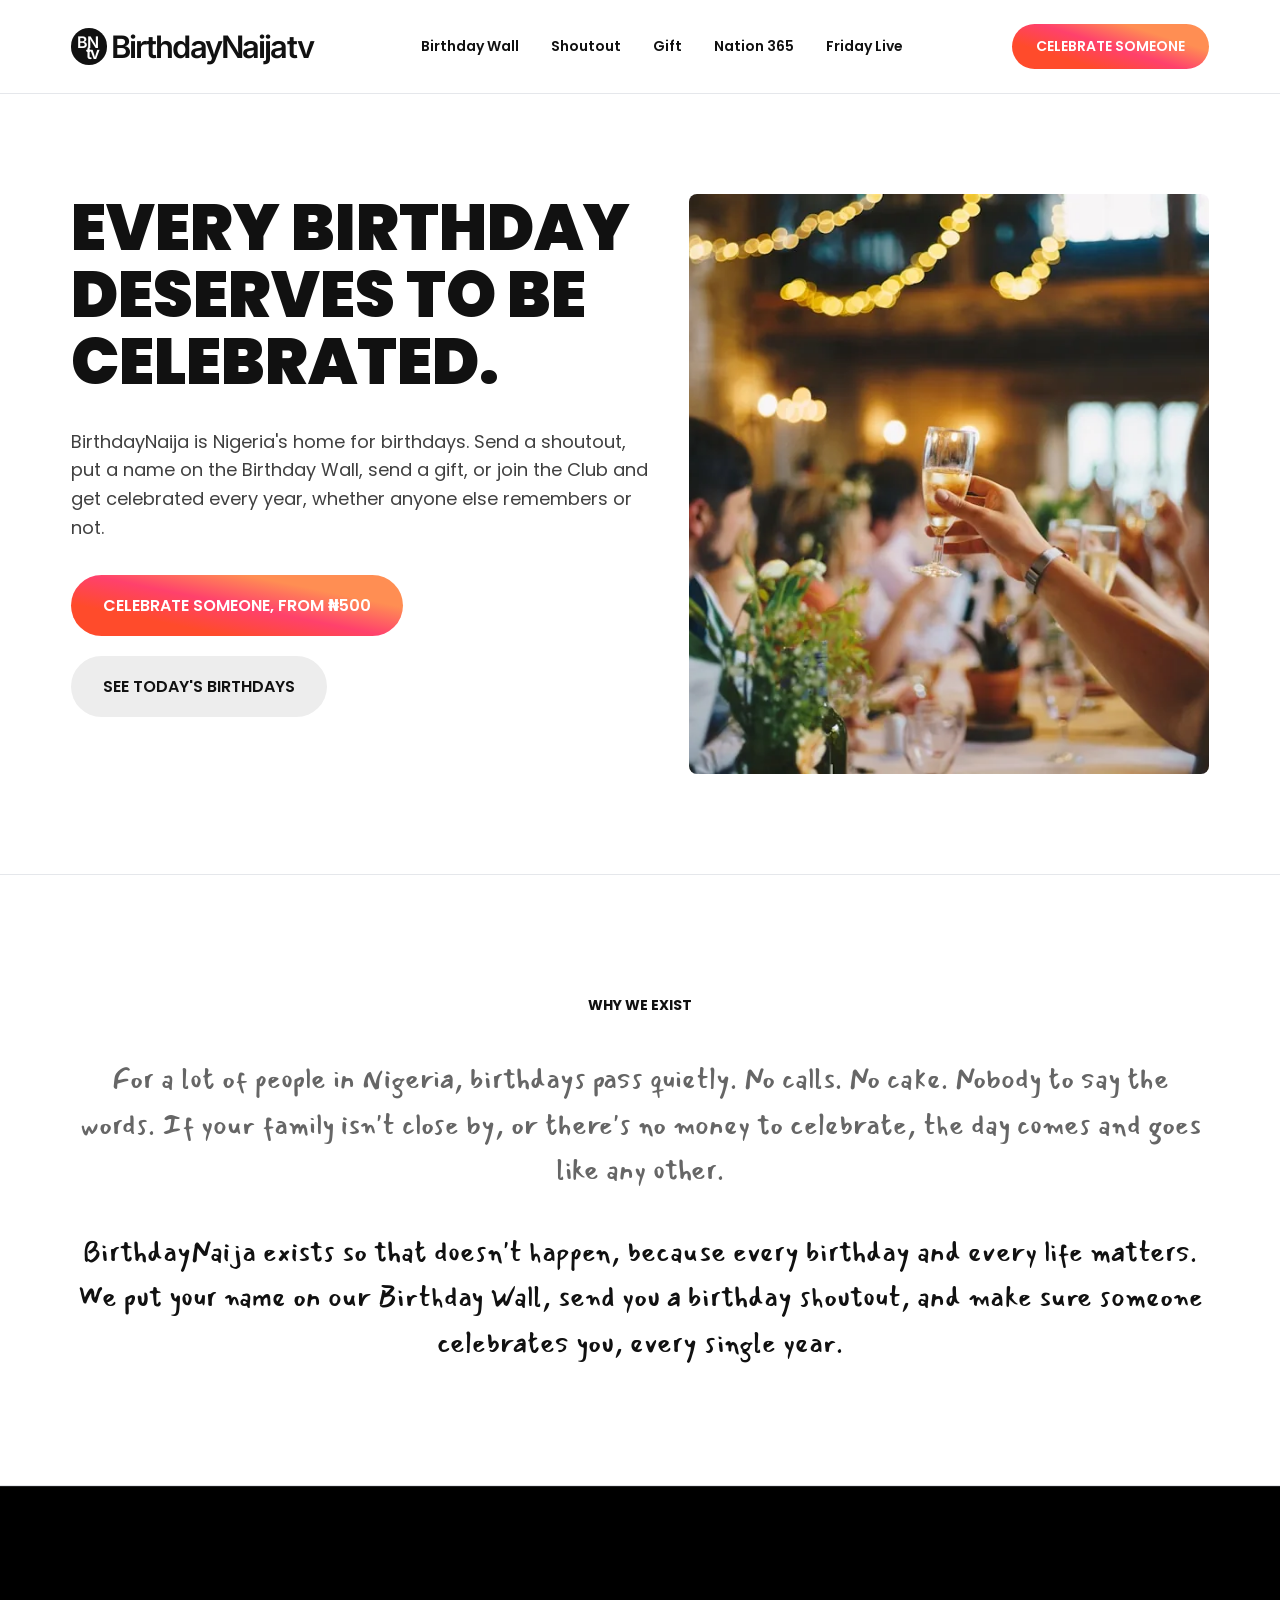
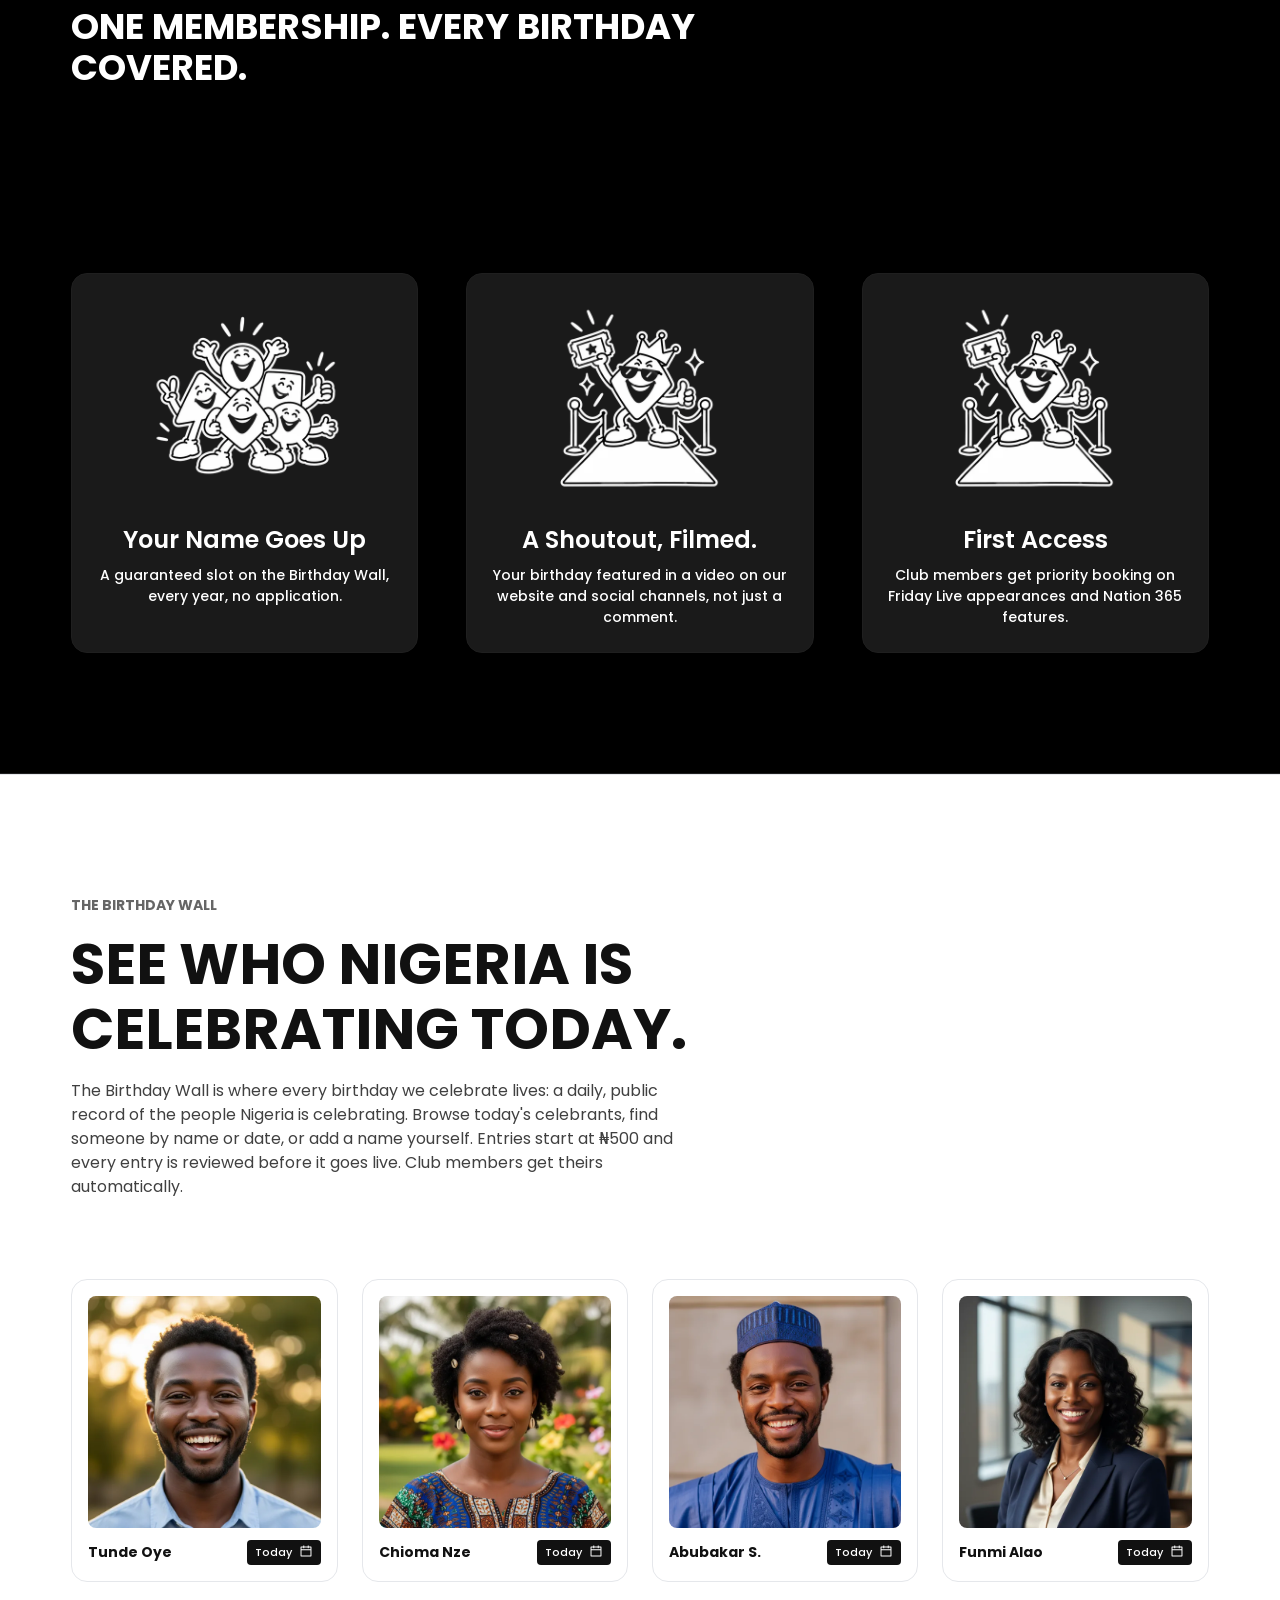
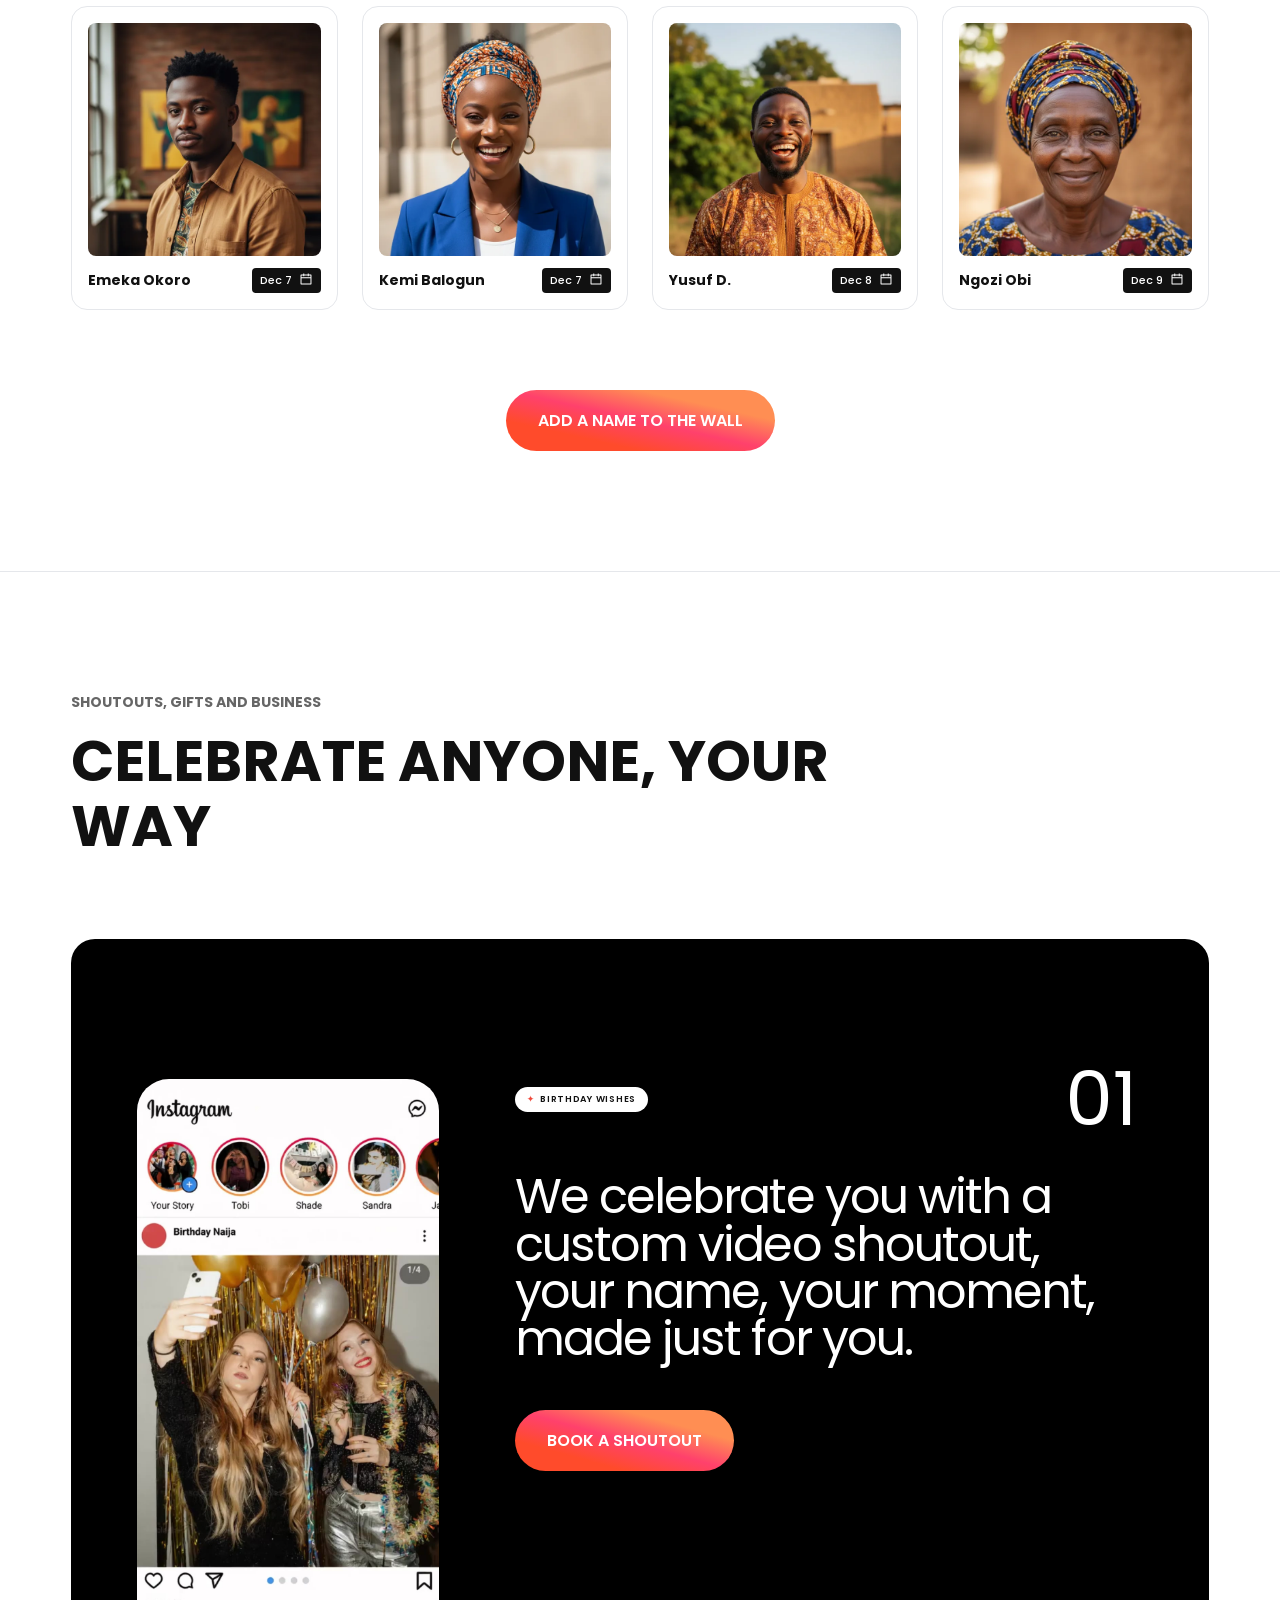
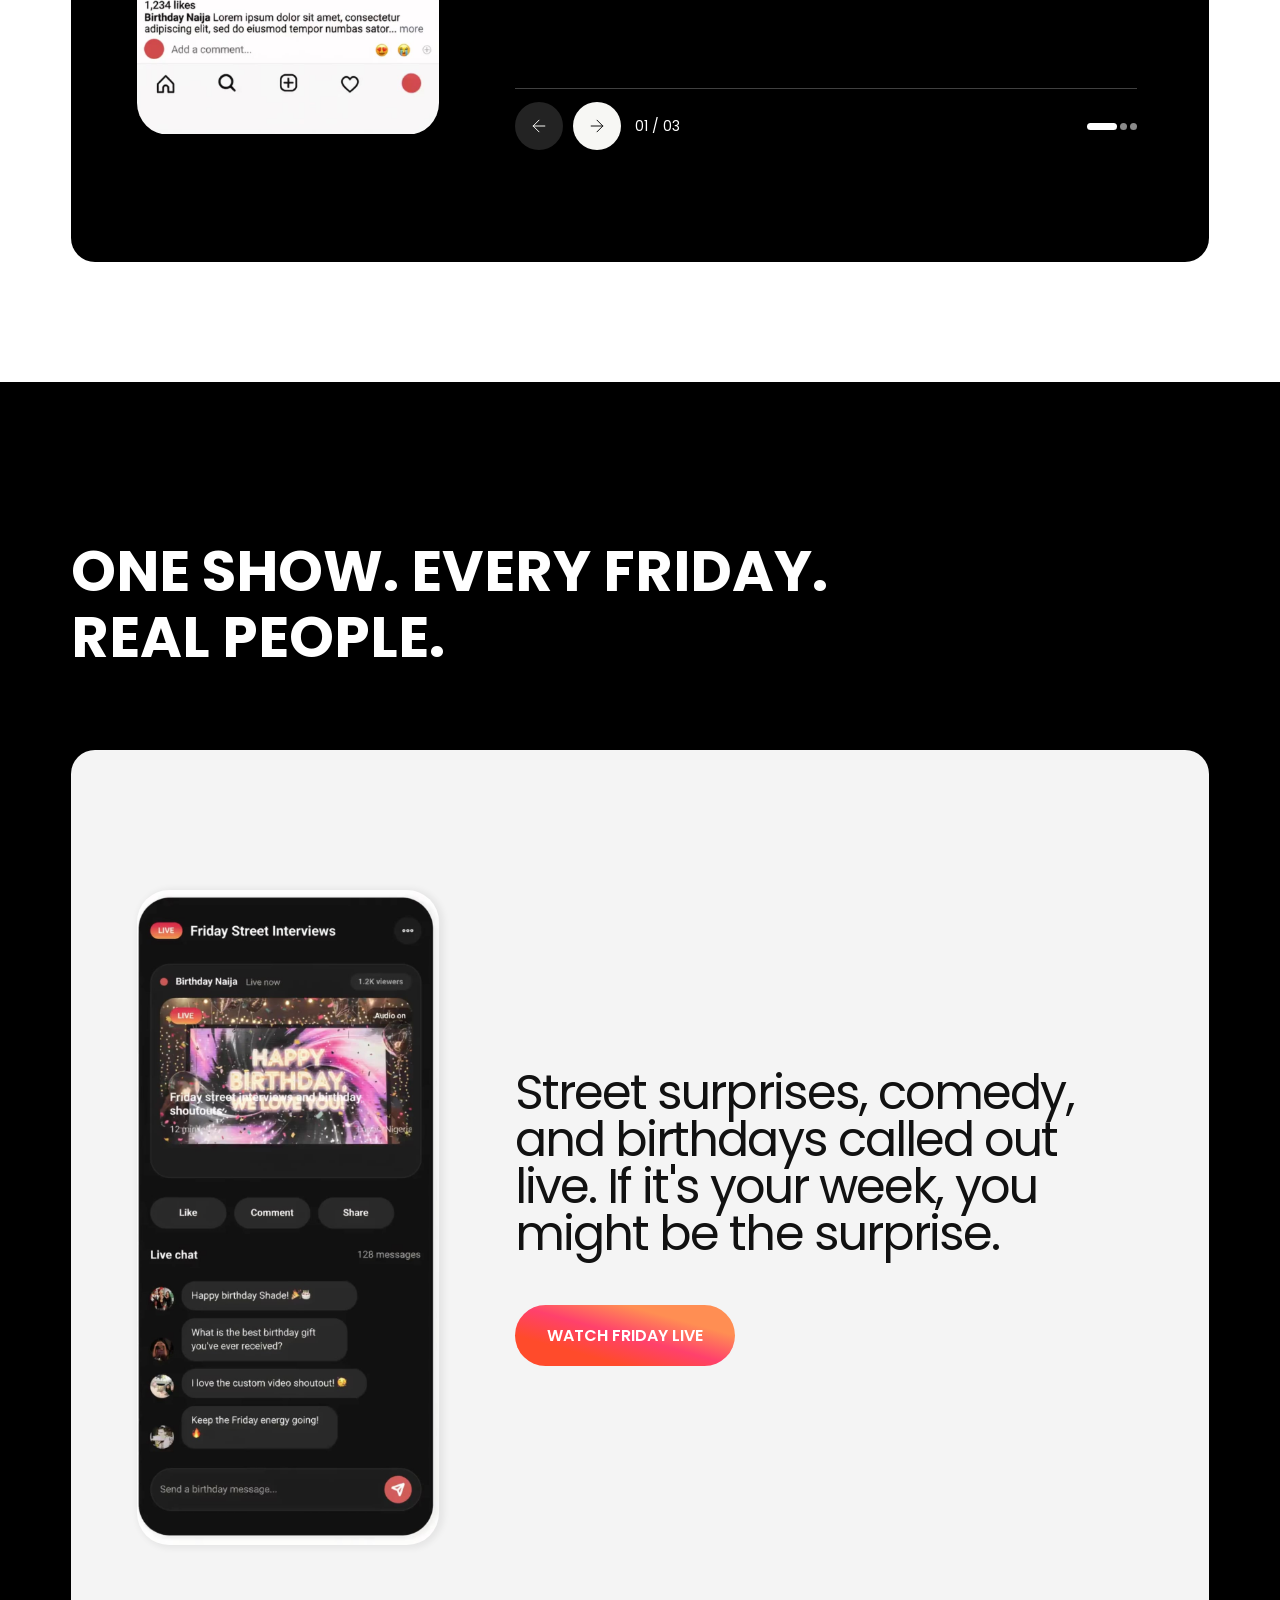
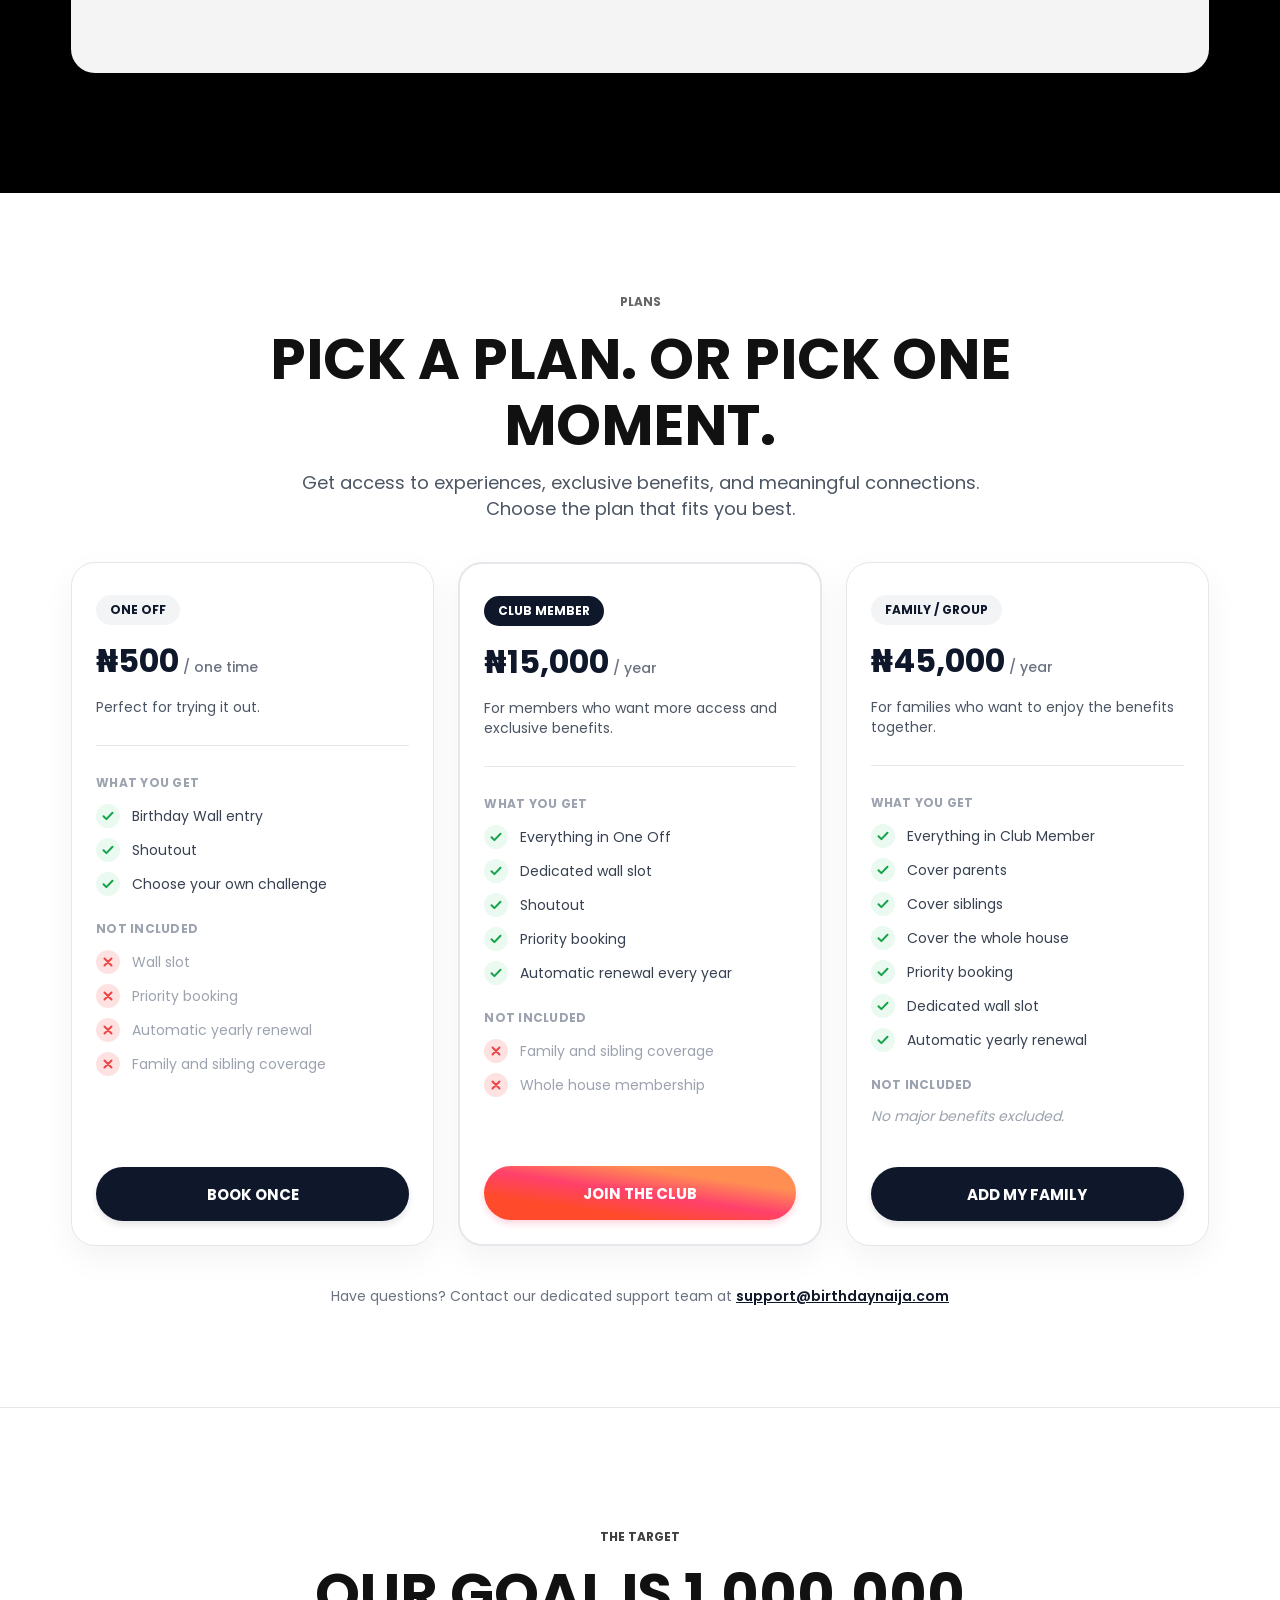
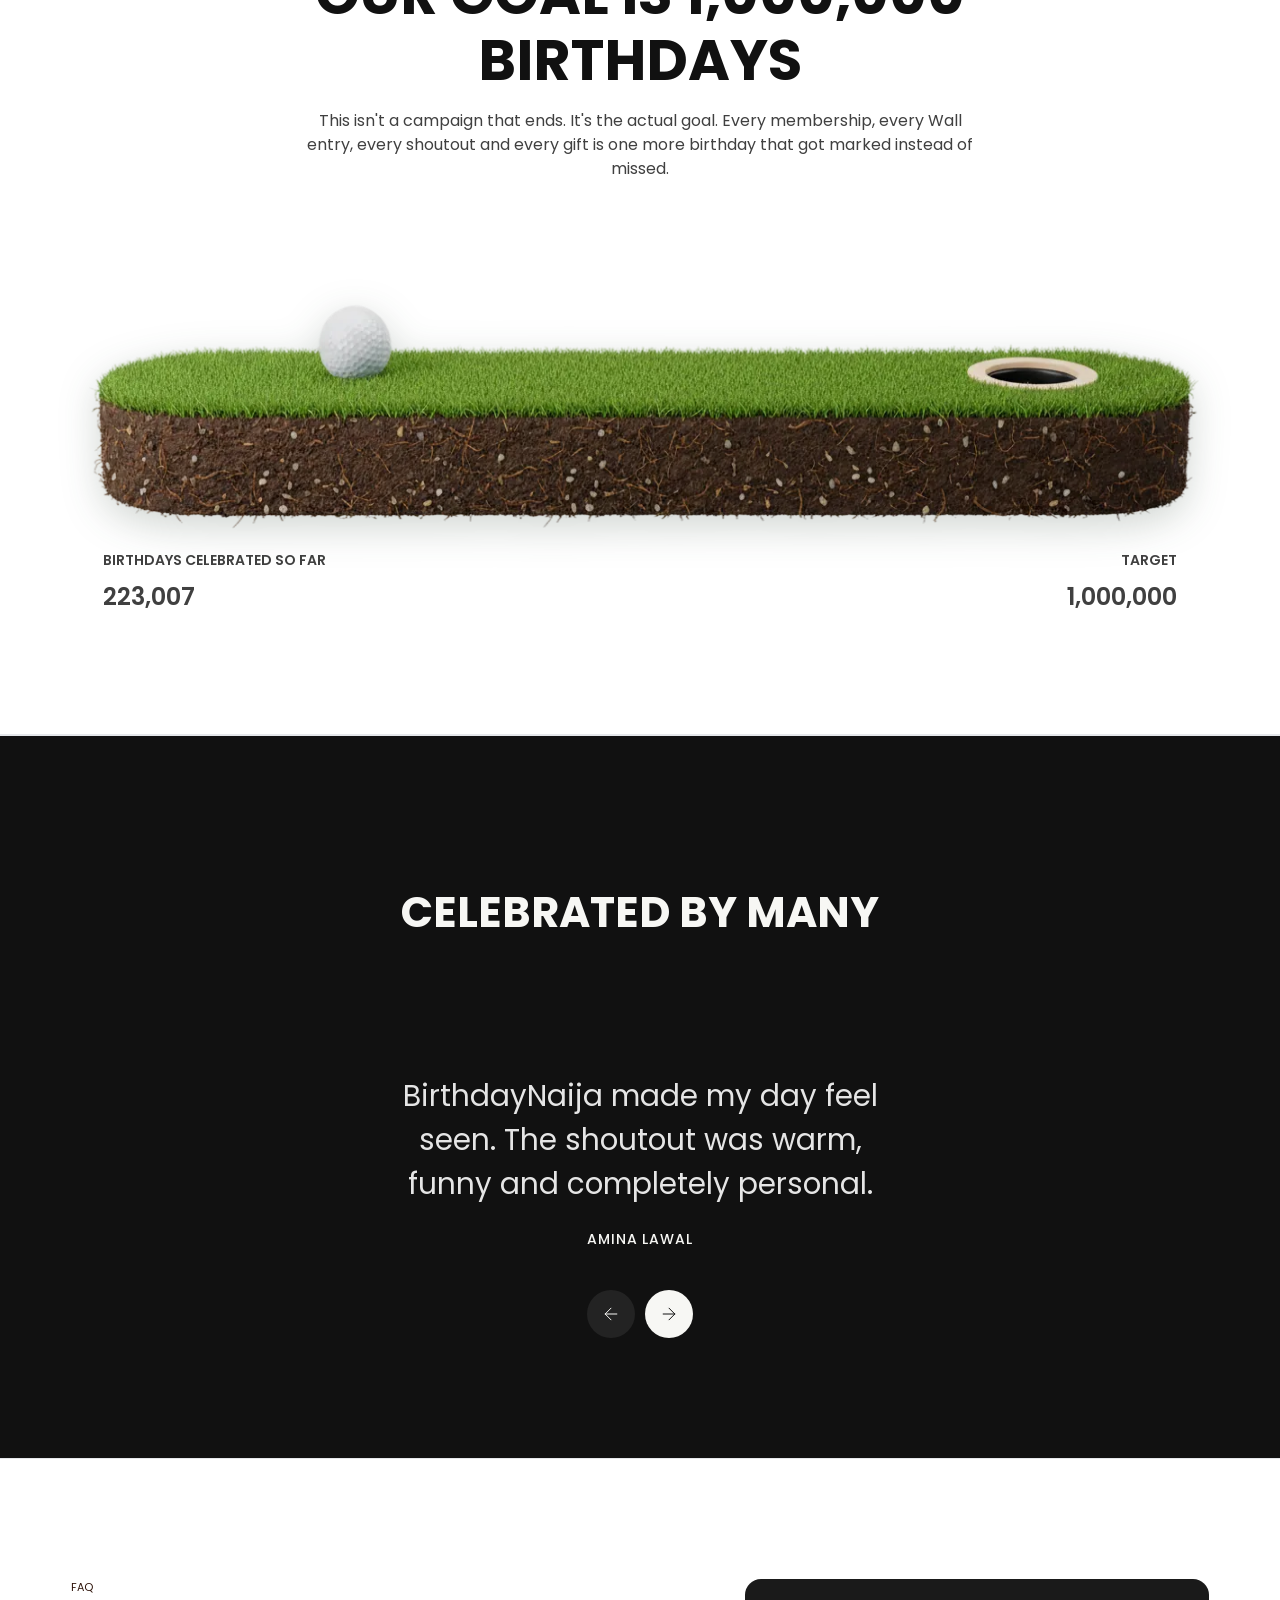
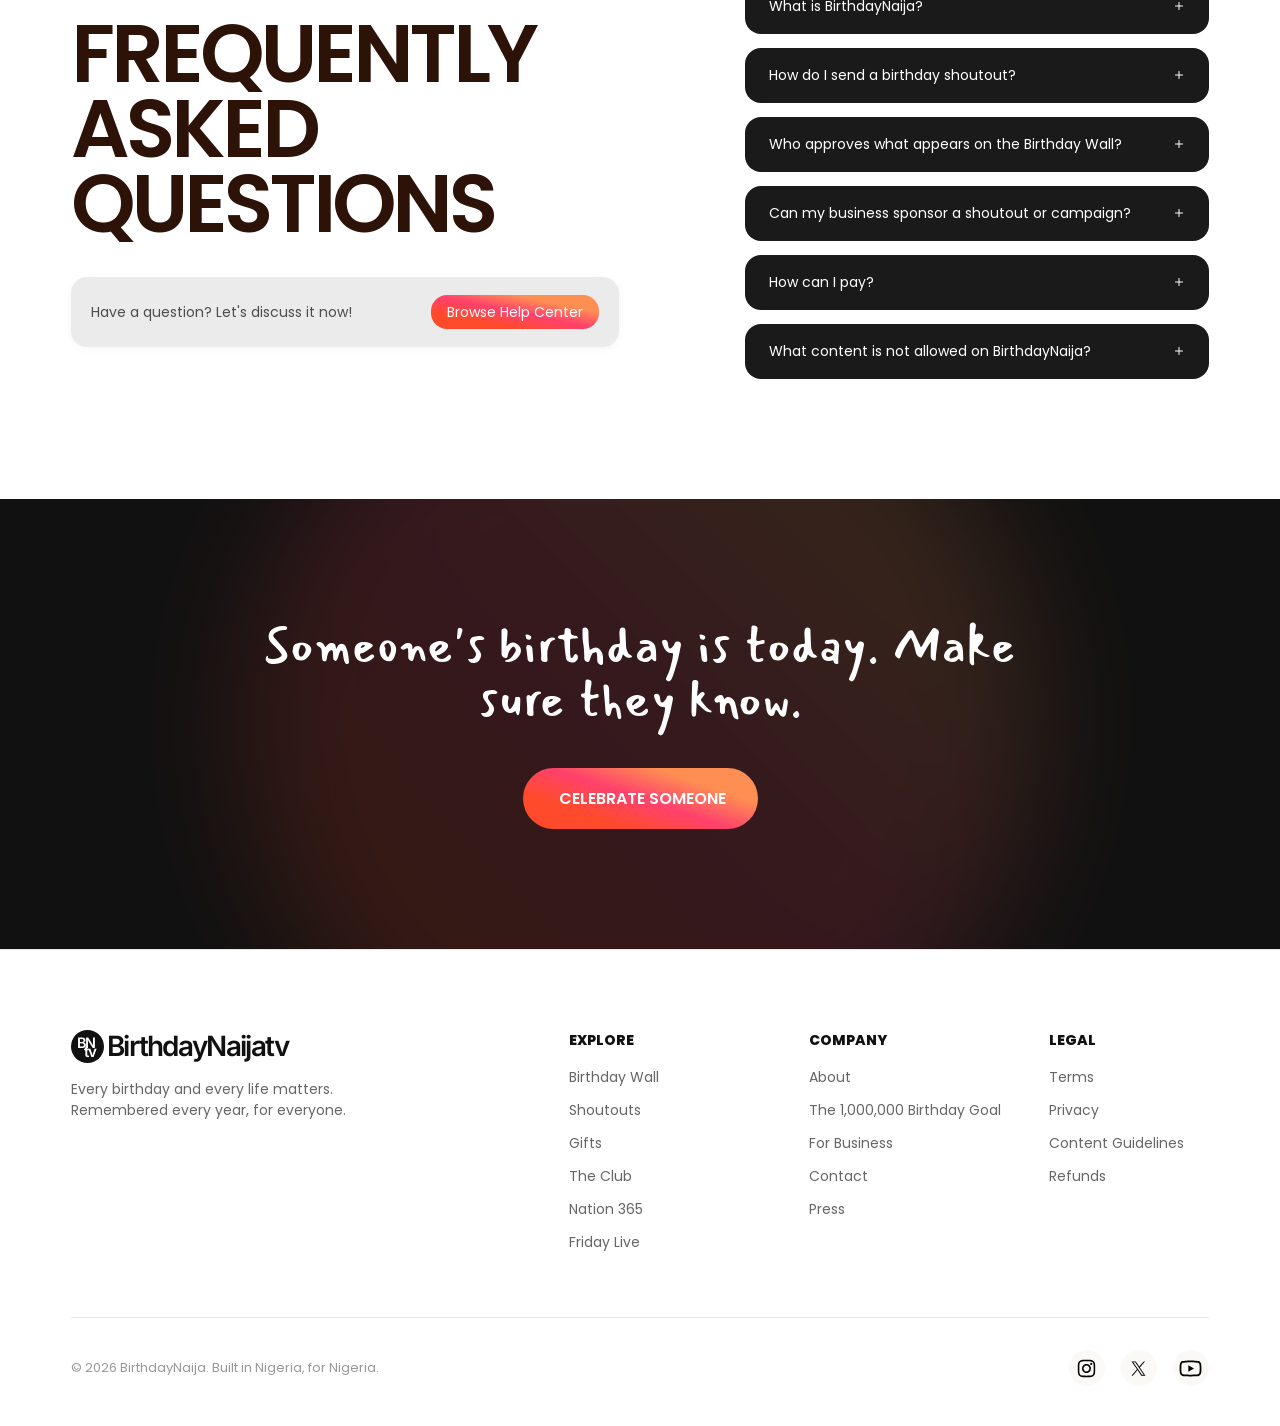
==== index.html @ 7a713e93 "updated" ====
<!DOCTYPE html>
<html lang="en">
<head>
<meta charset="utf-8">
<meta name="viewport" content="width=device-width, initial-scale=1">
<title>BirthdayNaija | Every birthday matters</title>
<meta name="description" content="BirthdayNaija is Nigeria's home for birthdays. Send a shoutout, put a name on the Birthday Wall, send a gift, or join the Club and get celebrated every year.">
<meta name="theme-color" content="#111111">
<link rel="stylesheet" href="assets/css/fonts.css">
<link rel="stylesheet" href="assets/css/styles.css?v=20260924a">
<link rel="stylesheet" href="assets/css/forms.css?v=20260924a">
</head>
<body>

<!-- ============ NAVBAR ============ -->
<header class="nav" id="top">
  <div class="nav__inner">
    <a class="brand" href="#top" aria-label="BirthdayNaijatv home">
      <span class="brand__mark" aria-hidden="true"><b>BN</b><i>tv</i></span>
      <span class="brand__word">BirthdayNaijatv</span>
    </a>
    <nav class="nav__links" aria-label="Primary">
      <a href="#wall">Birthday Wall</a>
      <a href="#ways" data-go-slide="0">Shoutout</a>
      <a href="#ways" data-go-slide="2">Gift</a>
      <a href="#plans">Nation 365</a>
      <a href="#friday-live">Friday Live</a>
    </nav>
    <div class="nav__actions">
      <a class="btn btn--grad btn--nav" href="form.html?plan=oneoff">Celebrate someone</a>
    </div>
    <button class="nav__menu" aria-label="Open menu" aria-expanded="false" aria-controls="mobile-menu">
      <span class="nav__burger" aria-hidden="true"><i></i><i></i><i></i></span>
    </button>
  </div>
  <div class="mobile-menu" id="mobile-menu" hidden>
    <span class="mobile-menu__glow mobile-menu__glow--pink" aria-hidden="true"></span>
    <span class="mobile-menu__glow mobile-menu__glow--gold" aria-hidden="true"></span>
    <div class="mobile-menu__top">
      <a class="brand brand--menu" href="#top" aria-label="BirthdayNaijatv home">
        <span class="brand__mark" aria-hidden="true"><b>BN</b><i>tv</i></span>
        <span class="brand__word">BirthdayNaijatv</span>
      </a>
      <button class="mobile-menu__close" type="button" data-menu-close aria-label="Close menu"></button>
    </div>
    <nav class="mobile-menu__links" aria-label="Primary">
      <a href="#top">Home</a>
      <a href="#wall">Birthday Wall</a>
      <a href="#ways" data-go-slide="0">Shoutout</a>
      <a href="#ways" data-go-slide="2">Gift</a>
      <a href="#plans">Nation 365</a>
      <a href="#friday-live">Friday Live</a>
    </nav>
    <div class="mobile-menu__bottom">
      <a class="btn btn--grad mobile-menu__cta" href="form.html?plan=oneoff">Celebrate someone</a>
      <div class="mobile-menu__socials">
        <p>Connect with the club</p>
        <div class="mobile-menu__social-row">
          <a href="#instagram" aria-label="Instagram"><img src="assets/icons/instagram.svg" alt="" width="18" height="18"></a>
          <a href="#x" aria-label="X"><img src="assets/icons/circle-x.svg" alt="" width="18" height="18"></a>
          <a href="#youtube" aria-label="YouTube"><img src="assets/icons/youtube.svg" alt="" width="22" height="22"></a>
        </div>
      </div>
    </div>
  </div>
</header>

<main>

<!-- ============ HERO ============ -->
<section class="hero">
  <div class="hero__inner container">
    <div class="hero__left">
      <h1 class="hero__title reveal">Every birthday deserves to be celebrated.</h1>
      <p class="hero__text reveal">BirthdayNaija is Nigeria's home for birthdays. Send a shoutout, put a name on the Birthday Wall, send a gift, or join the Club and get celebrated every year, whether anyone else remembers or not.</p>
      <div class="hero__actions reveal">
        <a class="btn btn--lg btn--grad btn--hero-primary" href="form.html?plan=oneoff"><span>Celebrate someone, from <span data-price="oneoff.amount">₦500</span></span></a>
        <a class="btn btn--lg btn--grey" href="#wall">See today's birthdays</a>
      </div>
    </div>
    <div class="hero__media reveal">
      <img src="assets/img/hero-right.webp" alt="Friends raising a glass at a birthday celebration" width="1040" height="693" fetchpriority="high">
    </div>
  </div>
</section>

<!-- ============ WHY WE EXIST ============ -->
<section class="why" id="why">
  <div class="container">
    <p class="eyebrow eyebrow--dark why__label reveal">Why we exist</p>
    <div class="why__body">
      <p class="why__muted reveal">For a lot of people in Nigeria, birthdays pass quietly. No calls. No cake. Nobody to say the words. If your family isn't close by, or there's no money to celebrate, the day comes and goes like any other.</p>
      <p class="why__strong reveal">BirthdayNaija exists so that doesn't happen, because every birthday and every life matters. We put your name on our Birthday Wall, send you a birthday shoutout, and make sure someone celebrates you, every single year.</p>
    </div>
  </div>
</section>

<!-- ============ MEMBERSHIP ============ -->
<section class="club" id="club">
  <div class="container">
    <div class="club__head">
      <div class="club__copy">
        <h2 class="club__title reveal">One membership. Every birthday covered.</h2>
        <p class="club__text reveal">The BirthdayNaija Club is one recurring plan. Members skip the picking and choosing: your Wall slot, your shoutout and first access to our shows arrive automatically on your day, every year.</p>
      </div>
      <a class="btn btn--grad btn--sm club__cta reveal" href="#plans">See club pricing</a>
    </div>
    <div class="club__grid">
      <article class="benefit reveal">
        <img class="benefit__img" src="assets/img/feature-wall.webp" alt="" width="200" height="200" loading="lazy">
        <div class="benefit__copy">
          <h3>Your Name Goes Up</h3>
          <p>A guaranteed slot on the Birthday Wall, every year, no application.</p>
        </div>
      </article>
      <article class="benefit reveal">
        <img class="benefit__img" src="assets/img/feature-video.webp" alt="" width="200" height="200" loading="lazy">
        <div class="benefit__copy">
          <h3>A Shoutout, Filmed.</h3>
          <p>Your birthday featured in a video on our website and social channels, not just a comment.</p>
        </div>
      </article>
      <article class="benefit reveal">
        <img class="benefit__img" src="assets/img/feature-video.webp" alt="" width="200" height="200" loading="lazy">
        <div class="benefit__copy">
          <h3>First Access</h3>
          <p>Club members get priority booking on Friday Live appearances and Nation 365 features.</p>
        </div>
      </article>
    </div>
    <a class="btn btn--grad btn--sm club__cta-m" href="#plans">See club pricing</a>
  </div>
</section>

<!-- ============ BIRTHDAY WALL ============ -->
<section class="wall" id="wall">
  <div class="container">
    <div class="wall__head">
      <p class="eyebrow reveal">The Birthday Wall</p>
      <h2 class="h-xl wall__title reveal">See who Nigeria is celebrating today.</h2>
      <p class="body wall__text reveal">The Birthday Wall is where every birthday we celebrate lives: a daily, public record of the people Nigeria is celebrating. Browse today's celebrants, find someone by name or date, or add a name yourself. Entries start at <span data-price="oneoff.amount">₦500</span> and every entry is reviewed before it goes live. Club members get theirs automatically.</p>
    </div>
    <div class="wall__grid" id="wall-grid">
      <!-- Wall entries: wire to the approved celebrants feed. data-offset = days from today -->
      <article class="wcard reveal" data-offset="0"><img src="assets/img/wall-1.webp" alt="Tunde Oye" width="600" height="600" loading="lazy"><div class="wcard__meta"><p class="wcard__name">Tunde Oye</p><span class="tag"><span class="tag__date">Today</span><img src="assets/icons/calendar.svg" alt="" width="14" height="14"></span></div></article>
      <article class="wcard reveal" data-offset="0"><img src="assets/img/wall-2.webp" alt="Chioma Nze" width="600" height="600" loading="lazy"><div class="wcard__meta"><p class="wcard__name">Chioma Nze</p><span class="tag"><span class="tag__date">Today</span><img src="assets/icons/calendar.svg" alt="" width="14" height="14"></span></div></article>
      <article class="wcard reveal" data-offset="0"><img src="assets/img/wall-3.webp" alt="Abubakar S." width="600" height="600" loading="lazy"><div class="wcard__meta"><p class="wcard__name">Abubakar S.</p><span class="tag"><span class="tag__date">Today</span><img src="assets/icons/calendar.svg" alt="" width="14" height="14"></span></div></article>
      <article class="wcard reveal" data-offset="0"><img src="assets/img/wall-4.webp" alt="Funmi Alao" width="600" height="600" loading="lazy"><div class="wcard__meta"><p class="wcard__name">Funmi Alao</p><span class="tag"><span class="tag__date">Today</span><img src="assets/icons/calendar.svg" alt="" width="14" height="14"></span></div></article>
      <article class="wcard reveal" data-offset="1"><img src="assets/img/wall-5.webp" alt="Emeka Okoro" width="600" height="600" loading="lazy"><div class="wcard__meta"><p class="wcard__name">Emeka Okoro</p><span class="tag"><span class="tag__date">Tomorrow</span><img src="assets/icons/calendar.svg" alt="" width="14" height="14"></span></div></article>
      <article class="wcard reveal" data-offset="1"><img src="assets/img/wall-6.webp" alt="Kemi Balogun" width="600" height="600" loading="lazy"><div class="wcard__meta"><p class="wcard__name">Kemi Balogun</p><span class="tag"><span class="tag__date">Tomorrow</span><img src="assets/icons/calendar.svg" alt="" width="14" height="14"></span></div></article>
      <article class="wcard wcard--d reveal" data-offset="2"><img src="assets/img/wall-7.webp" alt="Yusuf D." width="600" height="600" loading="lazy"><div class="wcard__meta"><p class="wcard__name">Yusuf D.</p><span class="tag"><span class="tag__date">Soon</span><img src="assets/icons/calendar.svg" alt="" width="14" height="14"></span></div></article>
      <article class="wcard wcard--d reveal" data-offset="3"><img src="assets/img/wall-8.webp" alt="Ngozi Obi" width="600" height="600" loading="lazy"><div class="wcard__meta"><p class="wcard__name">Ngozi Obi</p><span class="tag"><span class="tag__date">Soon</span><img src="assets/icons/calendar.svg" alt="" width="14" height="14"></span></div></article>
    </div>
    <!-- Shown only when there are more entries than fit. Hidden entirely otherwise. -->
    <div class="wall__more" data-wall-more hidden>
      <button type="button" class="btn btn--lg btn--grad" data-wall-toggle aria-expanded="false" aria-controls="wall-grid">See more</button>
    </div>
    <div class="center reveal">
      <a class="btn btn--lg btn--grad" href="form.html?plan=oneoff">Add a name to the wall</a>
    </div>
  </div>
</section>

<!-- ============ MORE WAYS TO CELEBRATE ============ -->
<section class="ways" id="ways">
  <div class="container">
    <p class="eyebrow reveal">Shoutouts, gifts and business</p>
    <h2 class="h-xl ways__title reveal">Celebrate anyone, your way</h2>

    <div class="panel panel--dark reveal" data-slider>
      <div class="panel__phone">
        <div class="phone-scale">
          <video class="panel__video" src="assets/video/more-ways-to-celebrate.mp4" poster="assets/img/poster-more-ways.jpg" autoplay muted loop playsinline webkit-playsinline="true" disablepictureinpicture disableremoteplayback preload="auto" aria-hidden="true"></video>
        </div>
      </div>

      <div class="panel__story">
        <div class="panel__top">
          <div class="panel__meta">
            <span class="badge"><span class="badge__star">✦</span><span class="badge__text" data-slide-badge>BIRTHDAY WISHES</span></span>
            <span class="panel__num" data-slide-num>01</span>
          </div>
          <div class="panel__body">
            <p class="panel__text" data-slide-text>We celebrate you with a custom video shoutout, your name, your moment, made just for you.</p>
            <a class="btn btn--lg btn--grad panel__cta" href="#plans" data-slide-cta>Book a shoutout</a>
          </div>
        </div>
        <div class="pager pager--dark">
          <div class="pager__controls">
            <button class="round-btn round-btn--dark" data-prev aria-label="Previous"><img class="ic ic--on-dark" src="assets/icons/arrow-left.svg" alt="" width="20" height="20"><img class="ic ic--on-light" src="assets/icons/arrow-left-ink.svg" alt="" width="20" height="20"></button>
            <button class="round-btn round-btn--light" data-next aria-label="Next"><img class="ic ic--on-light" src="assets/icons/arrow-right.svg" alt="" width="20" height="20"><img class="ic ic--on-dark" src="assets/icons/arrow-right-w.svg" alt="" width="20" height="20"></button>
            <span class="pager__count" data-count>01 / 03</span>
          </div>
          <div class="pager__dots" data-dots></div>
        </div>
      </div>
    </div>

    <!-- Mobile pager sits below the panel (Figma mobile: Story footer) -->
    <div class="pager pager--light pager--m" data-slider-remote>
      <div class="pager__controls">
        <button class="round-btn round-btn--dark" data-prev aria-label="Previous"><img class="ic ic--on-dark" src="assets/icons/arrow-left.svg" alt="" width="20" height="20"><img class="ic ic--on-light" src="assets/icons/arrow-left-ink.svg" alt="" width="20" height="20"></button>
        <button class="round-btn round-btn--light" data-next aria-label="Next"><img class="ic ic--on-light" src="assets/icons/arrow-right.svg" alt="" width="20" height="20"><img class="ic ic--on-dark" src="assets/icons/arrow-right-w.svg" alt="" width="20" height="20"></button>
        <span class="pager__count" data-count>01 / 03</span>
      </div>
      <div class="pager__dots" data-dots></div>
    </div>
  </div>
</section>

<!-- ============ FRIDAY LIVE ============ -->
<section class="live" id="friday-live">
  <div class="container">
    <p class="eyebrow eyebrow--light reveal">Friday Live</p>
    <h2 class="h-xl live__title reveal">One show. Every Friday. Real people.</h2>
    <div class="panel panel--light reveal">
      <div class="panel__phone">
        <div class="phone-scale">
          <video class="panel__video" src="assets/video/one-show-every-friday.mp4" poster="assets/img/poster-friday-live.jpg" autoplay muted loop playsinline webkit-playsinline="true" disablepictureinpicture disableremoteplayback preload="auto" aria-hidden="true"></video>
        </div>
      </div>
      <div class="panel__story panel__story--center">
        <div class="panel__body">
          <p class="panel__text panel__text--dark">Street surprises, comedy, and birthdays called out live. If it's your week, you might be the surprise.</p>
          <a class="btn btn--lg btn--grad panel__cta" href="#watch">Watch Friday Live</a>
        </div>
      </div>
    </div>
  </div>
</section>

<!-- ============ PRICING ============ -->
<!-- Prices are rendered from BN_CONFIG.pricing in assets/js/main.js, so they can be fed from the admin dashboard -->
<section class="plans" id="plans">
  <div class="container">
    <div class="plans__head">
      <p class="eyebrow reveal">Plans</p>
      <h2 class="h-xl plans__title reveal">Pick a plan. Or pick one moment.</h2>
      <p class="plans__sub reveal">Get access to experiences, exclusive benefits, and meaningful connections. Choose the plan that fits you best.</p>
    </div>
    <!-- Cards are built from BN_CONFIG.pricing in assets/js/main.js (renderPlanCard), so the
         markup exactly matches the Figma pricing-card spec without hand-duplicating it 3 times. -->
    <div class="plans__grid">
      <article class="plan reveal" data-plan="oneoff"></article>
      <article class="plan reveal" data-plan="club"></article>
      <article class="plan reveal" data-plan="group"></article>
    </div>
    <p class="plans__guarantee reveal">Have questions? Contact our dedicated support team at <a href="mailto:support@birthdaynaija.com">support@birthdaynaija.com</a></p>
  </div>
</section>

<!-- ============ GOAL ============ -->
<section class="goal" id="goal">
  <div class="container">
    <div class="goal__head">
      <p class="eyebrow eyebrow--grey reveal">The target</p>
      <h2 class="h-xl goal__title reveal">Our goal is 1,000,000 birthdays</h2>
      <p class="body goal__text reveal">This isn't a campaign that ends. It's the actual goal. Every membership, every Wall entry, every shoutout and every gift is one more birthday that got marked instead of missed.</p>
    </div>
    <div class="goal__progress reveal">
      <div class="goal__green"><img src="assets/img/putting-green.webp" alt="" width="1536" height="672" loading="lazy"></div>
      <div class="goal__stats">
        <div><p class="goal__label">Birthdays celebrated so far</p><p class="goal__num"><span data-countup="247580">247,580</span><span class="goal__suffix"> celebrated</span></p></div>
        <div class="goal__target"><p class="goal__label">Target</p><p class="goal__num">1,000,000</p></div>
      </div>
    </div>
  </div>
</section>

<!-- ============ REVIEWS ============ -->
<!-- PLACEHOLDER reviews and rating from the Figma file. Replace with real member reviews before launch. -->
<section class="reviews" id="reviews">
  <div class="container">
    <div class="reviews__head">
      <div>
        <p class="reviews__rating-m">4.8 ★★★★★</p>
        <h2 class="reviews__title reveal">Celebrated by many</h2>
        <p class="reviews__detail reveal"><b>4.8/5</b><span class="stars">★★★★★</span><span class="reviews__count">based on 56 reviews</span></p>
      </div>
    </div>
    <div class="reviews__viewport">
      <div class="reviews__track" data-rev-track>
      <article class="review reveal">
        <p class="review__name">Amina Lawal</p>
        <p class="review__text">BirthdayNaija made my day feel seen. The shoutout was warm, funny and completely personal.</p>
      </article>
      <article class="review reveal">
        <p class="review__name">Ifeanyi Obi</p>
        <p class="review__text">My sister surprised me with a Wall entry. I still go back to the video.</p>
      </article>
      <article class="review reveal">
        <p class="review__name">Queen Joseph</p>
        <p class="review__text">A simple idea, beautifully done. Everyone deserves this feeling.</p>
      </article>
      </div>
    </div>
      <div class="reviews__nav">
        <button class="round-btn round-btn--dark" data-rev-prev aria-label="Previous review"><img class="ic ic--on-dark" src="assets/icons/r-arrow-left.svg" alt="" width="20" height="20"><img class="ic ic--on-light" src="assets/icons/r-arrow-left-ink.svg" alt="" width="20" height="20"></button>
        <button class="round-btn round-btn--light" data-rev-next aria-label="Next review"><img class="ic ic--on-light" src="assets/icons/r-arrow-right.svg" alt="" width="20" height="20"><img class="ic ic--on-dark" src="assets/icons/r-arrow-right-w.svg" alt="" width="20" height="20"></button>
      </div>
  </div>
</section>

<!-- ============ FAQ ============ -->
<section class="faq" id="faq">
  <div class="container faq__inner">
    <div class="faq__intro">
      <div class="faq__heading">
        <p class="faq__eyebrow">FAQ</p>
        <h2 class="faq__title reveal">Frequently asked questions</h2>
      </div>
      <div class="help reveal">
        <p>Have a question? Let's discuss it now!</p>
        <a class="help__btn" href="#contact">Browse Help Center</a>
      </div>
    </div>
    <div class="faq__list">
      <div class="qa reveal">
        <button class="qa__q" aria-expanded="false"><span>What is BirthdayNaija?</span><img src="assets/icons/plus.svg" alt="" width="12" height="12"></button>
        <div class="qa__a"><p>A digital home for birthday celebration and recognition. Individuals, families, friends, schools and companies use it to celebrate people with shoutouts, personalised messages, videos, gifts and a public spot on the Birthday Wall.</p></div>
      </div>
      <div class="qa reveal">
        <button class="qa__q" aria-expanded="false"><span>How do I send a birthday shoutout?</span><img src="assets/icons/plus.svg" alt="" width="12" height="12"></button>
        <div class="qa__a"><p>Choose a shoutout, add the celebrant's name, photo or video and your message, then pay. Our team reviews it, improves the design where needed and publishes it on the Wall and our social channels.</p></div>
      </div>
      <div class="qa reveal">
        <button class="qa__q" aria-expanded="false"><span>Who approves what appears on the Birthday Wall?</span><img src="assets/icons/plus.svg" alt="" width="12" height="12"></button>
        <div class="qa__a"><p>Every public submission is reviewed by the BirthdayNaija content team before it goes live. Nothing is published to the website without moderation.</p></div>
      </div>
      <div class="qa reveal">
        <button class="qa__q" aria-expanded="false"><span>Can my business sponsor a shoutout or campaign?</span><img src="assets/icons/plus.svg" alt="" width="12" height="12"></button>
        <div class="qa__a"><p>Yes. Brands can sponsor individual shoutouts, groups of celebrants, Wall sections, giveaways and birthday campaigns, or buy employee and customer birthday packages. Sponsored content clearly features your brand.</p></div>
      </div>
      <div class="qa reveal">
        <button class="qa__q" aria-expanded="false"><span>How can I pay?</span><img src="assets/icons/plus.svg" alt="" width="12" height="12"></button>
        <div class="qa__a"><p>Debit and credit cards, bank transfer and secure Nigerian payment gateways. Online payments are confirmed automatically. Shoutouts, gifts and Wall placements are one time payments; Club and corporate packages run on annual memberships.</p></div>
      </div>
      <div class="qa reveal">
        <button class="qa__q" aria-expanded="false"><span>What content is not allowed on BirthdayNaija?</span><img src="assets/icons/plus.svg" alt="" width="12" height="12"></button>
        <div class="qa__a"><p>Obscene, defamatory, hateful, discriminatory, fraudulent or threatening content. Only upload photos and videos you have permission to use. We may reject, edit or remove anything that breaks these standards or another person's rights.</p></div>
      </div>
    </div>
  </div>
</section>

<!-- ============ FINAL CTA ============ -->
<section class="final">
  <div class="final__glow" aria-hidden="true"></div>
  <div class="final__inner">
    <p class="final__text reveal" data-words>Someone's birthday is today. Make sure they know.</p>
    <a class="btn btn--lg btn--grad final__cta reveal" href="form.html?plan=oneoff">Celebrate someone</a>
  </div>
</section>

</main>

<!-- ============ FOOTER ============ -->
<footer class="footer">
  <div class="container">
    <div class="footer__top">
      <div class="footer__brand">
        <a class="brand brand--sm" href="#top" aria-label="BirthdayNaijatv home">
          <span class="brand__mark" aria-hidden="true"><b>BN</b><i>tv</i></span>
          <span class="brand__word">BirthdayNaijatv</span>
        </a>
        <p>Every birthday and every life matters. Remembered every year, for everyone.</p>
      </div>
      <div class="footer__dirs">
        <div class="footer__col">
          <p class="footer__h">Explore</p>
          <a href="#wall">Birthday Wall</a><a href="#ways" data-go-slide="0">Shoutouts</a><a href="#ways" data-go-slide="2">Gifts</a><a href="#club">The Club</a><a href="#plans">Nation 365</a><a href="#friday-live">Friday Live</a>
        </div>
        <div class="footer__col">
          <p class="footer__h">Company</p>
          <a href="#about">About</a><a href="#goal">The 1,000,000 Birthday Goal</a><a href="#ways" data-go-slide="1">For Business</a><a href="#contact">Contact</a><a href="#press">Press</a>
        </div>
        <div class="footer__col">
          <p class="footer__h">Legal</p>
          <a href="#terms">Terms</a><a href="#privacy">Privacy</a><a href="#guidelines">Content Guidelines</a><a href="#refunds">Refunds</a>
        </div>
      </div>
    </div>
    <div class="footer__bottom">
      <p>© <span data-year>2026</span> BirthdayNaija. Built in Nigeria, for Nigeria.</p>
      <div class="footer__social">
        <a href="#instagram" aria-label="Instagram"><img src="assets/icons/instagram.svg" alt="" width="19" height="19"></a>
        <a href="#x" aria-label="X"><img src="assets/icons/circle-x.svg" alt="" width="19" height="19"></a>
        <a href="#youtube" aria-label="YouTube" data-ico="youtube"><img src="assets/icons/youtube.svg" alt="" width="25" height="25"></a>
      </div>
    </div>
  </div>
</footer>

<script src="assets/js/main.js?v=20260924a" defer></script>
</body>
</html>
---- assets/css/fonts.css ----
/* poppins-latin-ext-400-normal */
@font-face {
  font-family: 'Poppins';
  font-style: normal;
  font-display: swap;
  font-weight: 400;
  src: url(../fonts/poppins-latin-ext-400-normal.woff2) format('woff2');
  unicode-range: U+0100-02BA,U+02BD-02C5,U+02C7-02CC,U+02CE-02D7,U+02DD-02FF,U+0304,U+0308,U+0329,U+1D00-1DBF,U+1E00-1E9F,U+1EF2-1EFF,U+2020,U+20A0-20AB,U+20AD-20C0,U+2113,U+2C60-2C7F,U+A720-A7FF;
}
/* poppins-latin-400-normal */
@font-face {
  font-family: 'Poppins';
  font-style: normal;
  font-display: swap;
  font-weight: 400;
  src: url(../fonts/poppins-latin-400-normal.woff2) format('woff2');
  unicode-range: U+0000-00FF,U+0131,U+0152-0153,U+02BB-02BC,U+02C6,U+02DA,U+02DC,U+0304,U+0308,U+0329,U+2000-206F,U+20AC,U+2122,U+2191,U+2193,U+2212,U+2215,U+FEFF,U+FFFD;
}
/* poppins-latin-ext-500-normal */
@font-face {
  font-family: 'Poppins';
  font-style: normal;
  font-display: swap;
  font-weight: 500;
  src: url(../fonts/poppins-latin-ext-500-normal.woff2) format('woff2');
  unicode-range: U+0100-02BA,U+02BD-02C5,U+02C7-02CC,U+02CE-02D7,U+02DD-02FF,U+0304,U+0308,U+0329,U+1D00-1DBF,U+1E00-1E9F,U+1EF2-1EFF,U+2020,U+20A0-20AB,U+20AD-20C0,U+2113,U+2C60-2C7F,U+A720-A7FF;
}
/* poppins-latin-500-normal */
@font-face {
  font-family: 'Poppins';
  font-style: normal;
  font-display: swap;
  font-weight: 500;
  src: url(../fonts/poppins-latin-500-normal.woff2) format('woff2');
  unicode-range: U+0000-00FF,U+0131,U+0152-0153,U+02BB-02BC,U+02C6,U+02DA,U+02DC,U+0304,U+0308,U+0329,U+2000-206F,U+20AC,U+2122,U+2191,U+2193,U+2212,U+2215,U+FEFF,U+FFFD;
}
/* poppins-latin-ext-600-normal */
@font-face {
  font-family: 'Poppins';
  font-style: normal;
  font-display: swap;
  font-weight: 600;
  src: url(../fonts/poppins-latin-ext-600-normal.woff2) format('woff2');
  unicode-range: U+0100-02BA,U+02BD-02C5,U+02C7-02CC,U+02CE-02D7,U+02DD-02FF,U+0304,U+0308,U+0329,U+1D00-1DBF,U+1E00-1E9F,U+1EF2-1EFF,U+2020,U+20A0-20AB,U+20AD-20C0,U+2113,U+2C60-2C7F,U+A720-A7FF;
}
/* poppins-latin-600-normal */
@font-face {
  font-family: 'Poppins';
  font-style: normal;
  font-display: swap;
  font-weight: 600;
  src: url(../fonts/poppins-latin-600-normal.woff2) format('woff2');
  unicode-range: U+0000-00FF,U+0131,U+0152-0153,U+02BB-02BC,U+02C6,U+02DA,U+02DC,U+0304,U+0308,U+0329,U+2000-206F,U+20AC,U+2122,U+2191,U+2193,U+2212,U+2215,U+FEFF,U+FFFD;
}
/* poppins-latin-ext-700-normal */
@font-face {
  font-family: 'Poppins';
  font-style: normal;
  font-display: swap;
  font-weight: 700;
  src: url(../fonts/poppins-latin-ext-700-normal.woff2) format('woff2');
  unicode-range: U+0100-02BA,U+02BD-02C5,U+02C7-02CC,U+02CE-02D7,U+02DD-02FF,U+0304,U+0308,U+0329,U+1D00-1DBF,U+1E00-1E9F,U+1EF2-1EFF,U+2020,U+20A0-20AB,U+20AD-20C0,U+2113,U+2C60-2C7F,U+A720-A7FF;
}
/* poppins-latin-700-normal */
@font-face {
  font-family: 'Poppins';
  font-style: normal;
  font-display: swap;
  font-weight: 700;
  src: url(../fonts/poppins-latin-700-normal.woff2) format('woff2');
  unicode-range: U+0000-00FF,U+0131,U+0152-0153,U+02BB-02BC,U+02C6,U+02DA,U+02DC,U+0304,U+0308,U+0329,U+2000-206F,U+20AC,U+2122,U+2191,U+2193,U+2212,U+2215,U+FEFF,U+FFFD;
}
/* poppins-latin-ext-800-normal */
@font-face {
  font-family: 'Poppins';
  font-style: normal;
  font-display: swap;
  font-weight: 800;
  src: url(../fonts/poppins-latin-ext-800-normal.woff2) format('woff2');
  unicode-range: U+0100-02BA,U+02BD-02C5,U+02C7-02CC,U+02CE-02D7,U+02DD-02FF,U+0304,U+0308,U+0329,U+1D00-1DBF,U+1E00-1E9F,U+1EF2-1EFF,U+2020,U+20A0-20AB,U+20AD-20C0,U+2113,U+2C60-2C7F,U+A720-A7FF;
}
/* poppins-latin-800-normal */
@font-face {
  font-family: 'Poppins';
  font-style: normal;
  font-display: swap;
  font-weight: 800;
  src: url(../fonts/poppins-latin-800-normal.woff2) format('woff2');
  unicode-range: U+0000-00FF,U+0131,U+0152-0153,U+02BB-02BC,U+02C6,U+02DA,U+02DC,U+0304,U+0308,U+0329,U+2000-206F,U+20AC,U+2122,U+2191,U+2193,U+2212,U+2215,U+FEFF,U+FFFD;
}
/* poppins-latin-ext-900-normal */
@font-face {
  font-family: 'Poppins';
  font-style: normal;
  font-display: swap;
  font-weight: 900;
  src: url(../fonts/poppins-latin-ext-900-normal.woff2) format('woff2');
  unicode-range: U+0100-02BA,U+02BD-02C5,U+02C7-02CC,U+02CE-02D7,U+02DD-02FF,U+0304,U+0308,U+0329,U+1D00-1DBF,U+1E00-1E9F,U+1EF2-1EFF,U+2020,U+20A0-20AB,U+20AD-20C0,U+2113,U+2C60-2C7F,U+A720-A7FF;
}
/* poppins-latin-900-normal */
@font-face {
  font-family: 'Poppins';
  font-style: normal;
  font-display: swap;
  font-weight: 900;
  src: url(../fonts/poppins-latin-900-normal.woff2) format('woff2');
  unicode-range: U+0000-00FF,U+0131,U+0152-0153,U+02BB-02BC,U+02C6,U+02DA,U+02DC,U+0304,U+0308,U+0329,U+2000-206F,U+20AC,U+2122,U+2191,U+2193,U+2212,U+2215,U+FEFF,U+FFFD;
}
/* inter-latin-ext-400-normal */
@font-face {
  font-family: 'Inter';
  font-style: normal;
  font-display: swap;
  font-weight: 400;
  src: url(../fonts/inter-latin-ext-400-normal.woff2) format('woff2');
  unicode-range: U+0100-02BA,U+02BD-02C5,U+02C7-02CC,U+02CE-02D7,U+02DD-02FF,U+0304,U+0308,U+0329,U+1D00-1DBF,U+1E00-1E9F,U+1EF2-1EFF,U+2020,U+20A0-20AB,U+20AD-20C0,U+2113,U+2C60-2C7F,U+A720-A7FF;
}
/* inter-latin-400-normal */
@font-face {
  font-family: 'Inter';
  font-style: normal;
  font-display: swap;
  font-weight: 400;
  src: url(../fonts/inter-latin-400-normal.woff2) format('woff2');
  unicode-range: U+0000-00FF,U+0131,U+0152-0153,U+02BB-02BC,U+02C6,U+02DA,U+02DC,U+0304,U+0308,U+0329,U+2000-206F,U+20AC,U+2122,U+2191,U+2193,U+2212,U+2215,U+FEFF,U+FFFD;
}
/* inter-latin-ext-600-normal */
@font-face {
  font-family: 'Inter';
  font-style: normal;
  font-display: swap;
  font-weight: 600;
  src: url(../fonts/inter-latin-ext-600-normal.woff2) format('woff2');
  unicode-range: U+0100-02BA,U+02BD-02C5,U+02C7-02CC,U+02CE-02D7,U+02DD-02FF,U+0304,U+0308,U+0329,U+1D00-1DBF,U+1E00-1E9F,U+1EF2-1EFF,U+2020,U+20A0-20AB,U+20AD-20C0,U+2113,U+2C60-2C7F,U+A720-A7FF;
}
/* inter-latin-600-normal */
@font-face {
  font-family: 'Inter';
  font-style: normal;
  font-display: swap;
  font-weight: 600;
  src: url(../fonts/inter-latin-600-normal.woff2) format('woff2');
  unicode-range: U+0000-00FF,U+0131,U+0152-0153,U+02BB-02BC,U+02C6,U+02DA,U+02DC,U+0304,U+0308,U+0329,U+2000-206F,U+20AC,U+2122,U+2191,U+2193,U+2212,U+2215,U+FEFF,U+FFFD;
}
/* roboto-latin-ext-400-normal */
@font-face {
  font-family: 'Roboto';
  font-style: normal;
  font-display: swap;
  font-weight: 400;
  src: url(../fonts/roboto-latin-ext-400-normal.woff2) format('woff2');
  unicode-range: U+0100-02BA,U+02BD-02C5,U+02C7-02CC,U+02CE-02D7,U+02DD-02FF,U+0304,U+0308,U+0329,U+1D00-1DBF,U+1E00-1E9F,U+1EF2-1EFF,U+2020,U+20A0-20AB,U+20AD-20C0,U+2113,U+2C60-2C7F,U+A720-A7FF;
}
/* roboto-latin-400-normal */
@font-face {
  font-family: 'Roboto';
  font-style: normal;
  font-display: swap;
  font-weight: 400;
  src: url(../fonts/roboto-latin-400-normal.woff2) format('woff2');
  unicode-range: U+0000-00FF,U+0131,U+0152-0153,U+02BB-02BC,U+02C6,U+02DA,U+02DC,U+0304,U+0308,U+0329,U+2000-206F,U+20AC,U+2122,U+2191,U+2193,U+2212,U+2215,U+FEFF,U+FFFD;
}
/* roboto-latin-ext-500-normal */
@font-face {
  font-family: 'Roboto';
  font-style: normal;
  font-display: swap;
  font-weight: 500;
  src: url(../fonts/roboto-latin-ext-500-normal.woff2) format('woff2');
  unicode-range: U+0100-02BA,U+02BD-02C5,U+02C7-02CC,U+02CE-02D7,U+02DD-02FF,U+0304,U+0308,U+0329,U+1D00-1DBF,U+1E00-1E9F,U+1EF2-1EFF,U+2020,U+20A0-20AB,U+20AD-20C0,U+2113,U+2C60-2C7F,U+A720-A7FF;
}
/* roboto-latin-500-normal */
@font-face {
  font-family: 'Roboto';
  font-style: normal;
  font-display: swap;
  font-weight: 500;
  src: url(../fonts/roboto-latin-500-normal.woff2) format('woff2');
  unicode-range: U+0000-00FF,U+0131,U+0152-0153,U+02BB-02BC,U+02C6,U+02DA,U+02DC,U+0304,U+0308,U+0329,U+2000-206F,U+20AC,U+2122,U+2191,U+2193,U+2212,U+2215,U+FEFF,U+FFFD;
}
/* roboto-latin-ext-700-normal */
@font-face {
  font-family: 'Roboto';
  font-style: normal;
  font-display: swap;
  font-weight: 700;
  src: url(../fonts/roboto-latin-ext-700-normal.woff2) format('woff2');
  unicode-range: U+0100-02BA,U+02BD-02C5,U+02C7-02CC,U+02CE-02D7,U+02DD-02FF,U+0304,U+0308,U+0329,U+1D00-1DBF,U+1E00-1E9F,U+1EF2-1EFF,U+2020,U+20A0-20AB,U+20AD-20C0,U+2113,U+2C60-2C7F,U+A720-A7FF;
}
/* roboto-latin-700-normal */
@font-face {
  font-family: 'Roboto';
  font-style: normal;
  font-display: swap;
  font-weight: 700;
  src: url(../fonts/roboto-latin-700-normal.woff2) format('woff2');
  unicode-range: U+0000-00FF,U+0131,U+0152-0153,U+02BB-02BC,U+02C6,U+02DA,U+02DC,U+0304,U+0308,U+0329,U+2000-206F,U+20AC,U+2122,U+2191,U+2193,U+2212,U+2215,U+FEFF,U+FFFD;
}
/* mansalva-latin-ext-400-normal */
@font-face {
  font-family: 'Mansalva';
  font-style: normal;
  font-display: swap;
  font-weight: 400;
  src: url(../fonts/mansalva-latin-ext-400-normal.woff2) format('woff2');
  unicode-range: U+0100-02BA,U+02BD-02C5,U+02C7-02CC,U+02CE-02D7,U+02DD-02FF,U+0304,U+0308,U+0329,U+1D00-1DBF,U+1E00-1E9F,U+1EF2-1EFF,U+2020,U+20A0-20AB,U+20AD-20C0,U+2113,U+2C60-2C7F,U+A720-A7FF;
}
/* mansalva-latin-400-normal */
@font-face {
  font-family: 'Mansalva';
  font-style: normal;
  font-display: swap;
  font-weight: 400;
  src: url(../fonts/mansalva-latin-400-normal.woff2) format('woff2');
  unicode-range: U+0000-00FF,U+0131,U+0152-0153,U+02BB-02BC,U+02C6,U+02DA,U+02DC,U+0304,U+0308,U+0329,U+2000-206F,U+20AC,U+2122,U+2191,U+2193,U+2212,U+2215,U+FEFF,U+FFFD;
}
---- assets/css/styles.css ----
/* =========================================================
   BirthdayNaija landing page
   Built from Figma: LEADS / birthdaynaija-landing (2200:1324)
   and BirthdayNaija mobile landing (2200:1759)
   Desktop design: 1440px. Mobile design: 390px.
   ========================================================= */

:root {
  --ink: #111111;
  --black: #000000;
  --white: #ffffff;
  --grey-800: #404040;
  --grey-700: #444444;
  --text-800: #666666;
  --grey-500: #8a8a8a;
  --grey-100: #ededed;
  --line: #e5e7eb;
  --line-m: #e7e7e7;
  --line-dark: #1f1f1f;
  --red: #ff4b3e;
  --brown: #2d1208;
  --g1: #ff4b2b;
  --g2: #ff416c;
  --g3: #ff8e53;
  --ease: cubic-bezier(.22, .61, .36, 1);
  --pad-x: clamp(24px, 5.556vw, 80px);
  --poppins: 'Poppins', system-ui, sans-serif;
  --inter: 'Inter', system-ui, sans-serif;
  --hand: 'Mansalva', 'Poppins', cursive; /* stand in for Figma Hand (not a web font) */
}

*, *::before, *::after { box-sizing: border-box; }
html { scroll-behavior: smooth; scroll-padding-top: 92px; -webkit-text-size-adjust: 100%; }
body {
  margin: 0;
  background: var(--white);
  color: var(--ink);
  font-family: var(--poppins);
  -webkit-font-smoothing: antialiased;
  -moz-osx-font-smoothing: grayscale;
  text-rendering: optimizeLegibility;
  overflow-x: hidden;
}
img { display: block; max-width: 100%; }
p, h1, h2, h3, ul { margin: 0; }
a { color: inherit; text-decoration: none; }
button { font: inherit; color: inherit; background: none; border: 0; padding: 0; cursor: pointer; }
:focus-visible { outline: 2px solid var(--g2); outline-offset: 3px; border-radius: 6px; }

.container { width: 100%; max-width: 1440px; margin: 0 auto; padding-left: var(--pad-x); padding-right: var(--pad-x); }
.center { display: flex; justify-content: center; }

/* ---------- Buttons ---------- */
.btn {
  --ang: 15deg;
  display: inline-flex; align-items: center; justify-content: center;
  border-radius: 99px;
  font-family: var(--poppins);
  font-weight: 600;
  text-transform: uppercase;
  line-height: normal;
  white-space: nowrap;
  position: relative;
  isolation: isolate;
  overflow: hidden;
  transition: filter .3s var(--ease), background-color .3s var(--ease);
}
.btn--grad { color: #fff; background-image: linear-gradient(var(--ang), var(--g1) 25%, var(--g2) 50%, var(--g3) 75%); }
.btn--grad::after {
  content: ""; position: absolute; inset: 0; z-index: -1;
  background-image: linear-gradient(calc(var(--ang) + 180deg), var(--g1) 25%, var(--g2) 50%, var(--g3) 75%);
  opacity: 0; transition: opacity .45s var(--ease);
}
.btn:hover { filter: brightness(1.06); }
.btn--grad:hover::after { opacity: 1; }
.btn:active { filter: brightness(.97); }
.btn--grey { background: var(--grey-100); color: var(--ink); }
.btn--grey:hover { background: #e2e2e2; }
.btn--solid { background: var(--red); color: #fff; }
.btn--lg { padding: 18px 32px; font-size: 16px; }
.btn--sm { padding: 12px 20px; font-size: 14px; }
.btn--nav { --ang: 17.58deg; padding: 12px 24px; font-size: 14px; }
.btn--hero-primary { --ang: 11.61deg; }

.round-btn {
  width: 48px; height: 48px; border-radius: 999px;
  display: inline-flex; align-items: center; justify-content: center; flex: none;
  transition: opacity .3s var(--ease), background-color .3s var(--ease);
}
.round-btn img { width: 20px; height: 20px; }
/* Both glyph colours ship in the markup; the button state picks one.
   Swapping src in JS broke in the single-file build, where only the
   referenced variant gets inlined. */
.round-btn .ic { display: none; }
.round-btn--dark .ic--on-dark { display: block; }
.round-btn--light .ic--on-light { display: block; }
.round-btn--dark { background: #232323; }
.round-btn--light { background: #f7f7f4; }
.round-btn:hover { opacity: .82; }
.round-btn:disabled { opacity: .5; cursor: default; }

/* ---------- Type helpers ---------- */
.h-xl { font-weight: 700; font-size: clamp(40px, 4.445vw, 64px); line-height: 1.15; text-transform: uppercase; color: var(--ink); }
.eyebrow { font-weight: 700; font-size: 14px; text-transform: uppercase; color: var(--text-800); line-height: normal; }
.eyebrow--dark { color: var(--ink); }
.eyebrow--grey { color: var(--grey-800); font-size: 12px; }
.body { font-size: 16px; line-height: 1.5; color: var(--grey-800); }

/* ---------- Reveal on scroll ---------- */
.js .reveal { opacity: 0; transform: translateY(28px); transition: opacity .9s var(--ease), transform .9s var(--ease); transition-delay: var(--d, 0s); }
.js .reveal.is-in { opacity: 1; transform: none; }
@media (prefers-reduced-motion: reduce) {
  html { scroll-behavior: auto; }
  .js .reveal { opacity: 1; transform: none; transition: none; }
  .btn, .round-btn, .wcard, .benefit, .plan, .review { transition: none !important; }
  .final__text .w { opacity: 1; transform: none; animation: none; }
  .mobile-menu, .mobile-menu > *, .nav__burger i, .reviews__track { transition: none !important; }
}

/* =========================================================
   NAV
   ========================================================= */
.nav { position: sticky; top: 0; z-index: 50; background: rgba(255,255,255,.96); backdrop-filter: saturate(1.4) blur(10px); -webkit-backdrop-filter: saturate(1.4) blur(10px); border-bottom: 1px solid var(--line); transition: box-shadow .3s var(--ease); }
.nav.is-scrolled { box-shadow: 0 6px 24px -16px rgba(0,0,0,.25); }
.nav__inner { max-width: 1440px; margin: 0 auto; padding: 24px var(--pad-x); display: flex; align-items: center; justify-content: space-between; gap: 24px; }
/* Logo: Figma node 2216:381. --lg scales the whole lockup. */
/* Logo — Figma spec (nodes 17:1072 desktop / 17:1087 mobile / 17:1448 menu).
   --lg scales the whole lockup; internal proportions match the Figma exactly. */
.brand { --lg: .82; display: inline-flex; align-items: center; gap: calc(4.337px * var(--lg)); color: var(--ink); white-space: nowrap; }
.brand__mark {
  position: relative; flex: none;
  width: calc(44px * var(--lg)); height: calc(44px * var(--lg));
  border-radius: 999px; background: var(--ink);
  font-family: var(--inter); font-style: normal; color: #fff;
}
.brand__mark b, .brand__mark i { position: absolute; font-weight: 600; font-style: normal; line-height: .84; }
.brand__mark b { font-size: calc(19.489px * var(--lg)); left: calc(7.45px * var(--lg)); top: calc(8.8px * var(--lg)); letter-spacing: calc(-1.9489px * var(--lg)); text-transform: uppercase; }
.brand__mark i { font-size: calc(20.534px * var(--lg)); left: calc(17.6px * var(--lg)); top: calc(21.2px * var(--lg)); letter-spacing: calc(-2.0534px * var(--lg)); text-transform: lowercase; }
.brand__word {
  font-family: var(--inter); font-weight: 700;
  font-size: calc(37.709px * var(--lg)); line-height: .84; letter-spacing: calc(-2.2626px * var(--lg));
  color: currentColor;
}
.brand--sm { --lg: .74; }
.nav__links { display: flex; gap: 32px; font-weight: 600; font-size: 14px; line-height: 21px; white-space: nowrap; }
.nav__links a, .nav__signin { position: relative; }
.nav__links a::after, .nav__signin::after { content: ""; position: absolute; left: 0; right: 0; bottom: -4px; height: 2px; border-radius: 2px; background: linear-gradient(90deg, var(--g1), var(--g2), var(--g3)); transform: scaleX(0); transform-origin: left; transition: transform .35s var(--ease); }
.nav__links a:hover::after, .nav__signin:hover::after { transform: scaleX(1); }
.nav__actions { display: flex; align-items: center; gap: 24px; }
.nav__signin { font-weight: 600; font-size: 14px; line-height: 21px; }
.nav__menu { display: none; width: 24px; height: 24px; }
.nav__burger { position: relative; display: block; width: 24px; height: 24px; }
.nav__burger i {
  position: absolute; left: 2px; width: 20px; height: 2px; border-radius: 2px; background: var(--ink);
  transition: transform .4s var(--ease), opacity .25s var(--ease), top .4s var(--ease);
}
.nav__burger i:nth-child(1) { top: 5px; }
.nav__burger i:nth-child(2) { top: 11px; }
.nav__burger i:nth-child(3) { top: 17px; }
.nav__menu[aria-expanded="true"] .nav__burger i:nth-child(1) { top: 11px; transform: rotate(45deg); }
.nav__menu[aria-expanded="true"] .nav__burger i:nth-child(2) { opacity: 0; transform: scaleX(.3); }
.nav__menu[aria-expanded="true"] .nav__burger i:nth-child(3) { top: 11px; transform: rotate(-45deg); }

/* ---------- Mobile menu: full-height animated overlay (Figma: hamburger-menu 51:192) ---------- */
.mobile-menu {
  position: fixed;
  inset: 0;
  z-index: 200;
  width: 100%;
  height: 100vh;
  height: 100dvh;
  display: flex;
  flex-direction: column;
  justify-content: space-between;
  gap: 24px;
  padding: 12px 24px 28px;
  background: #0a0a0a;
  overflow-y: auto;
  overflow-x: hidden;
  overscroll-behavior: contain;
  opacity: 0;
  transform: translateX(100%);
  transition: transform .5s var(--ease), opacity .4s var(--ease);
  will-change: transform, opacity;
  /* Content is sized to fit one screen; scrolling is a fallback for very
     short viewports, not something we want a visible scrollbar for. */
  scrollbar-width: none;
  -ms-overflow-style: none;
}
.mobile-menu::-webkit-scrollbar { display: none; }
.mobile-menu[hidden] { display: none; }
.mobile-menu.is-open { opacity: 1; transform: translateX(0); }
body.menu-open { overflow: hidden; }

.mobile-menu__glow { position: absolute; z-index: 0; border-radius: 999px; filter: blur(60px); pointer-events: none; opacity: 0; transition: opacity .8s var(--ease) .1s; }
.mobile-menu.is-open .mobile-menu__glow { opacity: .6; }
.mobile-menu__glow--pink { display: none; }
.mobile-menu__glow--gold { right: -70px; bottom: 140px; width: 250px; height: 250px; background: radial-gradient(circle, rgba(255,142,83,.55), transparent 70%); }

.mobile-menu__top { position: relative; z-index: 1; flex: none; height: 68px; display: flex; align-items: center; justify-content: space-between; }
/* Higher specificity than the mobile ".brand { color:#000 }" rule further down,
   which was winning the cascade and turning this logo black. */
.mobile-menu__top .brand--menu { --lg: .74; color: #fff; }
/* Inverted mark for the dark menu (Figma node 17:1448): white circle, dark glyphs */
.mobile-menu__top .brand--menu .brand__mark { background: #fff; color: #111; }
.mobile-menu__close {
  position: relative; flex: none; width: 38px; height: 38px; border-radius: 50%;
  transition: background-color .3s var(--ease), transform .35s var(--ease);
}
.mobile-menu__close::before, .mobile-menu__close::after {
  content: ""; position: absolute; left: 50%; top: 50%; width: 20px; height: 2px; background: #fff; border-radius: 2px;
}
.mobile-menu__close::before { transform: translate(-50%, -50%) rotate(45deg); }
.mobile-menu__close::after { transform: translate(-50%, -50%) rotate(-45deg); }
.mobile-menu__close:hover { background: rgba(255,255,255,.08); transform: rotate(90deg); }

.mobile-menu__links { position: relative; z-index: 1; flex: 1 1 auto; margin-top: 4px; display: flex; flex-direction: column; gap: 2px; overflow-y: hidden; }
.mobile-menu__links a {
  padding: 16px 0; border-bottom: 1px solid rgba(255,255,255,.08);
  font-family: var(--poppins); font-weight: 500; font-size: 22px; color: #fff;
  opacity: 0; transform: translateY(14px);
  transition: opacity .45s var(--ease), transform .45s var(--ease);
}
.mobile-menu.is-open .mobile-menu__links a { opacity: 1; transform: none; }
.mobile-menu.is-open .mobile-menu__links a:nth-child(1) { transition-delay: .08s; }
.mobile-menu.is-open .mobile-menu__links a:nth-child(2) { transition-delay: .13s; }
.mobile-menu.is-open .mobile-menu__links a:nth-child(3) { transition-delay: .18s; }
.mobile-menu.is-open .mobile-menu__links a:nth-child(4) { transition-delay: .23s; }
.mobile-menu.is-open .mobile-menu__links a:nth-child(5) { transition-delay: .28s; }
.mobile-menu.is-open .mobile-menu__links a:nth-child(6) { transition-delay: .33s; }

.mobile-menu__bottom {
  position: relative; z-index: 1; flex: none; display: flex; flex-direction: column; align-items: center; gap: 28px;
  opacity: 0; transform: translateY(14px); transition: opacity .45s var(--ease) .3s, transform .45s var(--ease) .3s;
}
.mobile-menu.is-open .mobile-menu__bottom { opacity: 1; transform: none; }
/* Uniform gradient ("linear") button, same size as the rest of the primary CTAs. */
.mobile-menu__cta { width: 100%; padding: 15px 26px; font-size: 14px; }
.mobile-menu__socials { display: flex; flex-direction: column; align-items: center; gap: 16px; }
.mobile-menu__socials p { font-weight: 600; font-size: 11px; letter-spacing: .05em; text-transform: uppercase; color: #fff; }
.mobile-menu__social-row { display: flex; align-items: center; justify-content: center; gap: 20px; }
.mobile-menu__social-row a {
  width: 40px; height: 40px; border-radius: 20px; background: rgba(255,255,255,.09);
  display: flex; align-items: center; justify-content: center;
  transition: background-color .3s var(--ease), transform .3s var(--ease);
}
.mobile-menu__social-row a:hover { background: rgba(255,255,255,.16); }
.mobile-menu__social-row img { filter: brightness(0) invert(1); }

/* =========================================================
   HERO
   ========================================================= */
.hero__inner { display: flex; align-items: flex-start; justify-content: space-between; gap: 40px; padding-top: 100px; padding-bottom: 100px; }
.hero__left { width: 640px; max-width: 100%; display: flex; flex-direction: column; gap: 32px; }
.hero__title { font-weight: 900; font-size: clamp(48px, 5vw, 72px); line-height: 1.05; text-transform: uppercase; color: var(--ink); }
.hero__text { font-size: 18px; line-height: 1.6; color: var(--grey-800); }
.hero__actions { display: flex; flex-wrap: wrap; gap: 20px; }
.hero__media { width: 520px; height: 580px; flex: none; border-radius: 8px; overflow: hidden; background: #121212; }
.hero__media img { width: 100%; height: 100%; object-fit: cover; }

/* =========================================================
   WHY WE EXIST
   ========================================================= */
.why { border-top: 1px solid var(--line); border-bottom: 1px solid var(--line); padding: 120px 0; }
.why__label { text-align: center; }
.why__body { margin-top: 40px; display: flex; flex-direction: column; gap: 36px; text-align: center; font-family: var(--hand); font-size: clamp(24px, 2.223vw, 32px); line-height: 1.6; }
.why__muted { color: var(--text-800); }
.why__strong { color: var(--ink); }

/* =========================================================
   MEMBERSHIP (black)
   ========================================================= */
.club { background: var(--black); border-top: 1px solid var(--line-dark); border-bottom: 1px solid var(--line-dark); padding: 120px 0; color: #fff; }
.club__head { display: flex; align-items: flex-end; justify-content: space-between; gap: 32px; }
.club__copy { display: flex; flex-direction: column; gap: 16px; max-width: 761px; }
.club__title { font-weight: 700; font-size: clamp(32px, 2.778vw, 40px); line-height: 1.15; text-transform: uppercase; max-width: 638px; }
.club__text { font-size: 16px; line-height: 1.5; color: #e5e5e5; }
.club__cta { --ang: 15.34deg; flex: none; }
.club__cta-m { display: none; }
.club__grid { margin-top: 120px; display: grid; grid-template-columns: repeat(3, minmax(0, 1fr)); gap: 48px; }
.benefit {
  background: rgba(255,255,255,.1); border: 1px solid var(--line-dark); border-radius: 16px; padding: 24px;
  display: flex; flex-direction: column; align-items: center; gap: 24px; text-align: center;
  transition: background-color .4s var(--ease), border-color .4s var(--ease), opacity .9s var(--ease);
}
.benefit:hover { background: rgba(255,255,255,.14); border-color: #2c2c2c; }
.benefit__img { width: 200px; height: 200px; object-fit: cover; }
.benefit__copy { display: flex; flex-direction: column; gap: 7px; width: 100%; line-height: 1.5; }
.benefit h3 { font-weight: 600; font-size: 24px; }
.benefit p { font-weight: 500; font-size: 14px; }

/* =========================================================
   BIRTHDAY WALL
   ========================================================= */
.wall { border-top: 1px solid var(--line); border-bottom: 1px solid var(--line); padding: 120px 0; }
.wall__head { display: flex; flex-direction: column; gap: 16px; }
.wall__title { max-width: 696px; }
.wall__text { max-width: 640px; }
.wall__grid { margin: 80px 0; display: grid; grid-template-columns: repeat(4, minmax(0, 1fr)); gap: 24px; }
/* "See more" appears only when entries are hidden; see main.js */
.wall__grid .wcard[hidden] { display: none; }
.wall__more { display: flex; justify-content: center; margin: -40px 0 40px; }
.wall__more[hidden] { display: none; }
.wcard {
  background: #fff; border: 1px solid var(--line); border-radius: 16px; padding: 16px;
  display: flex; flex-direction: column; gap: 12px;
  transition: opacity .9s var(--ease);
}
.wcard > img { width: 100%; height: auto; aspect-ratio: 1 / 1; object-fit: cover; border-radius: 8px; }
.wcard__meta { display: flex; align-items: center; justify-content: space-between; gap: 8px; }
.wcard__name { font-weight: 700; font-size: 14px; line-height: 21px; color: var(--ink); white-space: nowrap; overflow: hidden; text-overflow: ellipsis; }
.tag { display: inline-flex; align-items: flex-start; gap: 7px; padding: 4px 8px; border-radius: 4px; background: var(--ink); color: #fff; font-weight: 500; font-size: 11px; line-height: 17px; white-space: nowrap; }
.tag img { width: 14px; height: 14px; }
.wall .btn { --ang: 12.57deg; }

/* =========================================================
   PANELS (More ways / Friday Live)
   ========================================================= */
.ways { padding: 120px 0; background: #fff; }
.ways__title, .live__title { max-width: 772px; }
.live { padding: 120px 0; background: var(--black); }
.live__title { color: #fff; }

.panel {
  margin-top: 80px;
  min-height: 923px;
  border-radius: 24px;
  overflow: hidden;
  display: flex; align-items: center; justify-content: center;
  gap: clamp(40px, 5.9vw, 85px);
  padding: 70px 72px 58px 66px;
}
.panel--dark { background: var(--black); }
.panel--light { background: #f4f4f4; }
.panel__phone { flex: none; }
.phone-scale { width: 302px; height: 655.186px; }
/* Looping video shown inside the phone frame (More ways to celebrate / Friday Live) */
.panel__video { display: block; width: 100%; height: 100%; object-fit: cover; border-radius: 32px; background: #000; box-shadow: 2.559px 1px 6.2px 2.559px rgba(0,0,0,.06); }
.panel__story { flex: 1 1 0; min-width: 0; height: 691px; display: flex; flex-direction: column; justify-content: space-between; }
.panel__story--center { justify-content: center; }
.panel__top { display: flex; flex-direction: column; gap: 36px; }
.panel__meta { display: flex; align-items: center; justify-content: space-between; }
.badge { display: inline-flex; align-items: center; gap: 6px; padding: 6px 12px; border-radius: 40px; background: #fff; font-size: 9px; line-height: normal; white-space: nowrap; }
.badge__star { color: #f04a3d; }
.badge__text { font-weight: 600; color: var(--ink); letter-spacing: .72px; }
.panel__num { font-weight: 400; font-size: 76px; line-height: 1; color: #fff; }
.panel__body { display: flex; flex-direction: column; align-items: flex-start; gap: 48px; }
.panel__text { font-weight: 400; font-size: clamp(32px, 3.75vw, 54px); line-height: .98; letter-spacing: -.04em; color: #fff; }
.panel__text--dark { color: var(--ink); }
.panel__cta { --ang: 15.46deg; }
[data-slide-text], [data-slide-badge], [data-slide-num], [data-slide-cta] { transition: opacity .35s var(--ease), transform .35s var(--ease); }
.is-swapping [data-slide-text], .is-swapping [data-slide-badge], .is-swapping [data-slide-num], .is-swapping [data-slide-cta] { opacity: 0; transform: translateY(10px); }

.pager { height: 64px; display: flex; align-items: center; justify-content: space-between; }
.pager--dark { border-top: 1px solid var(--grey-800); padding-top: 11px; }
.pager--m { display: none; }
.pager__controls { display: flex; align-items: center; gap: 10px; }
.pager__count { margin-left: 4px; font-size: 14px; line-height: normal; color: #fff; font-variant-numeric: tabular-nums; }
.pager--light .pager__count { color: var(--ink); }
.pager__dots { display: flex; align-items: center; gap: 3px; }
.pager__dot { width: 7px; height: 7px; border-radius: 13px; background: var(--grey-500); transition: width .4s var(--ease), background-color .4s var(--ease); cursor: pointer; border: 0; padding: 0; }
.pager--dark .pager__dot.is-active { width: 30px; background: #fff; }
.pager--light .pager__dot.is-active { width: 30px; background: var(--ink); }


/* =========================================================
   PRICING
   ========================================================= */
/* =========================================================
   Plans / pricing cards — implemented from Figma
   (node 1:5, file wF3ICd7zb2qfcf58w7JVRO). Colours and sizes
   below are the exact values from that design, not the site's
   usual --ink/--red tokens, to match it precisely.
   ========================================================= */
.plans { padding: 100px 0; }
.plans__head { display: flex; flex-direction: column; align-items: center; gap: 16px; text-align: center; }
.plans .eyebrow { font-size: 12px; }
.plans__title { max-width: 766px; }
.plans__sub { margin-top: -4px; max-width: 680px; font-size: 18px; line-height: 26px; color: #4b5563; }
.plans__grid { margin-top: 40px; display: grid; grid-template-columns: repeat(3, minmax(0, 1fr)); gap: 24px; align-items: stretch; }
.plans__guarantee { margin-top: 40px; text-align: center; font-size: 14px; color: #6b7280; }
.plans__guarantee a { font-weight: 600; color: #0f172a; text-decoration: underline; }

/* Pricing card — exact Figma spec (node 1:5, Untitled) */
.plan {
  height: 100%; display: flex; flex-direction: column; justify-content: space-between;
  background: #fff; border: 1px solid #e5e7eb; border-radius: 24px; overflow: hidden;
  box-shadow: 0 12px 32px rgba(15, 23, 42, .05);
  transition: opacity .9s var(--ease);
}
.plan--popular { border: 2px solid #e5e7eb; }

.plan__inner { display: flex; flex-direction: column; gap: 28px; padding: 32px 24px 24px; }
.plan__head { display: flex; flex-direction: column; gap: 12px; }
.plan__badgerow { display: flex; align-items: center; justify-content: space-between; }
.plan__badge {
  display: inline-flex; align-items: center; padding: 6px 14px; border-radius: 100px;
  background: #f3f4f6; color: #0f172a; font-family: var(--poppins); font-weight: 700;
  font-size: 12px; text-transform: uppercase; white-space: nowrap;
}
.plan__badge--dark { background: #0f172a; color: #fff; }
.plan__price { display: flex; align-items: baseline; gap: 4px; }
.plan__price b { font-weight: 700; font-size: 32px; color: #0f172a; }
.plan__price span { font-size: 14px; font-weight: 500; color: #6b7280; }
.plan__tag { font-size: 14px; line-height: 20px; color: #4b5563; }
.plan__hr { margin: 0; border: 0; border-top: 1px solid #e5e7eb; }
.plan__features { display: flex; flex-direction: column; gap: 24px; }
.plan__section { display: flex; flex-direction: column; gap: 12px; }
.plan__label { font-family: var(--poppins); font-weight: 700; font-size: 12px; letter-spacing: .02em; text-transform: uppercase; color: #9ca3af; }
.plan__rows { display: flex; flex-direction: column; gap: 10px; }
.plan__row-item { display: flex; align-items: center; gap: 12px; }
.plan__row-item p { font-size: 14px; line-height: 20px; color: #374151; }
.plan__row-item p.is-muted { color: #9ca3af; }
.plan__ind {
  flex: none; width: 24px; height: 24px; border-radius: 12px;
  display: flex; align-items: center; justify-content: center;
}
.plan__glyph { width: 14px; height: 14px; display: block; }
.plan__ind--in { background: #eafaf1; color: #16a34a; }
.plan__ind--out { background: #fee2e2; color: #ef4444; }
.plan__excludenote { font-size: 14px; font-style: italic; color: #9ca3af; }
.plan__ctawrap { padding: 16px 24px 24px; }
.plan__cta {
  display: flex; width: 100%; height: 54px; align-items: center; justify-content: center;
  border-radius: 27px; font-family: var(--poppins); font-weight: 700; font-size: 15px; color: #fff;
  text-transform: uppercase; text-decoration: none; cursor: pointer; border: 0;
  transition: filter .3s var(--ease);
}
.plan__cta:hover { filter: brightness(1.06); }
.plan__cta--dark { background: #0f172a; box-shadow: 0 4px 6px rgba(15, 23, 42, .1); }
.plan__cta--grad {
  background-image: linear-gradient(8.44deg, #ff4b2b 25%, #ff416c 50%, #ff8e53 75%);
  box-shadow: 0 4px 6px rgba(255, 65, 108, .2);
}

/* =========================================================
   GOAL
   ========================================================= */
.goal { border-top: 1px solid var(--line); border-bottom: 1px solid var(--line); padding: 120px 0; }
.goal__head { display: flex; flex-direction: column; align-items: center; gap: 16px; text-align: center; }
.goal__title { max-width: 946px; }
.goal__text { max-width: 688px; }
.goal__progress { margin: 120px auto 0; max-width: 1244px; display: flex; flex-direction: column; gap: 16px; }
.goal__green { position: relative; height: 233.097px; border-radius: 71.784px; overflow: hidden; filter: drop-shadow(0 11.964px 19.94px rgba(32,55,40,.21)); }
.goal__green img { position: absolute; max-width: none; left: -10.26%; top: -91.84%; width: 121.5%; height: 283.68%; }
.goal__stats { display: flex; align-items: flex-end; justify-content: space-between; padding: 0 32px; font-weight: 600; color: var(--grey-800); line-height: normal; white-space: nowrap; }
.goal__stats > div { display: flex; flex-direction: column; gap: 8px; }
.goal__target { align-items: flex-end; }
.goal__label { font-size: 14px; text-transform: uppercase; }
.goal__num { font-size: 24px; font-variant-numeric: tabular-nums; }
.goal__suffix { display: none; }

/* =========================================================
   REVIEWS
   ========================================================= */
.reviews { background: var(--ink); border-top: 1px solid var(--line); border-bottom: 1px solid var(--line); padding: 120px 0; color: #f7f7f4; }
.reviews__head { display: flex; flex-direction: column; align-items: center; text-align: center; gap: 24px; padding: 24px 0; }
.reviews__detail { justify-content: center; }
.reviews__rating-m { display: none; }
.reviews__title { font-weight: 700; font-size: clamp(36px, 3.334vw, 48px); line-height: normal; text-transform: uppercase; }
.reviews__detail { margin-top: 6px; display: flex; align-items: center; gap: 10px; font-family: 'Inter', sans-serif; font-size: 14px; white-space: nowrap; }
.reviews__detail b { font-weight: 600; }
.reviews__count { color: #b8b8b2; }
.stars { font-family: 'Inter', sans-serif; font-size: 16px; letter-spacing: .8px; color: #ffd457; }
.reviews__nav { display: flex; gap: 10px; flex: none; justify-content: center; padding-top: 8px; }
/* One review per screen. The track slides by whole panels; the arrows drive it. */
.reviews__viewport { padding: 80px 0 32px; overflow: hidden; }
.reviews__track { display: flex; gap: 0; transform: translate3d(calc(var(--i, 0) * -100%), 0, 0); transition: transform .62s var(--ease); }
.review {
  flex: 0 0 100%; min-width: 0;
  display: flex; flex-direction: column; align-items: center; text-align: center; gap: 22px;
  padding: 0 clamp(24px, 9vw, 150px);
  opacity: .2; transition: opacity .55s var(--ease);
}
.review.is-active { opacity: 1; }
/* Read as a pull quote: rating, the words, then who said them */
.review__stars { order: 1; font-size: 18px; letter-spacing: 2px; color: #ffd457; }
.review__text { order: 2; max-width: 20ch; font-size: clamp(22px, 2.3vw, 34px); line-height: 1.35; color: #f7f7f4; text-wrap: balance; max-width: 26ch; }
.review__name { order: 3; font-weight: 600; font-size: 14px; letter-spacing: .06em; text-transform: uppercase; color: #9a9a95; }
.review__name { font-weight: 500; color: #f7f7f4; }
.review__text { line-height: 1.5; color: #e5e5e5; }

/* =========================================================
   FAQ
   ========================================================= */
.faq { padding: 120px 0; background: #fff; }
.faq__inner { display: flex; align-items: stretch; gap: 74px; }
.faq__intro { width: 600px; flex: none; display: flex; flex-direction: column; gap: 36px; }
.faq__heading { display: flex; flex-direction: column; align-items: flex-start; gap: 20px; text-align: left; color: var(--brown); }
.faq__eyebrow { font-size: 11px; line-height: normal; }
.faq__title { font-weight: 600; font-size: clamp(56px, 6.39vw, 92px); line-height: .92; letter-spacing: -.05em; text-transform: uppercase; }
.help { width: 548px; max-width: 100%; height: 70px; padding: 0 20px; border-radius: 16px; background: #ebebeb; box-shadow: 0 2px 8px rgba(45,18,8,.04); display: flex; align-items: center; justify-content: space-between; gap: 16px; }
.help p { font-size: 14px; color: #4d4d4d; white-space: nowrap; }
.help__btn { height: 34px; padding: 0 16px; border-radius: 16px; display: inline-flex; align-items: center; font-size: 14px; color: #fff; white-space: nowrap; background-image: linear-gradient(11.38deg, var(--g1) 25%, var(--g2) 50%, var(--g3) 75%); transition: filter .3s var(--ease); }
.help__btn:hover { filter: brightness(1.06); }
.faq__list { flex: 1 1 0; min-width: 0; display: flex; flex-direction: column; gap: 14px; }
.qa { background: #1a1a1a; border-radius: 16px; overflow: hidden; color: #fff; }
.qa__q { width: 100%; min-height: 55px; padding: 8px 24px; display: flex; align-items: center; justify-content: space-between; gap: 16px; text-align: left; font-size: 14px; line-height: normal; }
.qa__q img { width: 12px; height: 12px; flex: none; transition: transform .35s var(--ease); }
.qa.is-open .qa__q img { transform: rotate(45deg); }
.qa__a { display: grid; grid-template-rows: 0fr; transition: grid-template-rows .45s var(--ease); }
.qa.is-open .qa__a { grid-template-rows: 1fr; }
.qa__a > p { overflow: hidden; padding: 0 24px; font-size: 14px; line-height: 1.6; color: rgba(255,255,255,.78); transition: padding .45s var(--ease); }
.qa.is-open .qa__a > p { padding-bottom: 20px; }

/* =========================================================
   FINAL CTA
   ========================================================= */
.final { position: relative; overflow: hidden; background: var(--ink); padding: 120px var(--pad-x); }
.final__glow { position: absolute; left: 50%; top: 50%; width: 800px; height: 800px; border-radius: 999px; transform: translate(-50%, -50%); filter: blur(60px); opacity: .15; background-image: linear-gradient(45deg, var(--g1) 25%, var(--g2) 50%, var(--g3) 75%); animation: glow 12s ease-in-out infinite alternate; }
@keyframes glow { from { transform: translate(-50%, -50%) rotate(0deg) scale(1); } to { transform: translate(-50%, -50%) rotate(40deg) scale(1.08); } }
.final__inner { position: relative; display: flex; flex-direction: column; align-items: center; gap: 40px; }
.final__text .w { display: inline-block; opacity: 0; transform: translateY(.5em) rotate(2deg); }
.final__text.is-in .w { animation: wordIn .62s var(--ease) forwards; animation-delay: var(--wd, 0s); }
@keyframes wordIn { to { opacity: 1; transform: none; } }
.final__text { max-width: 800px; font-family: var(--hand); font-size: clamp(40px, 3.89vw, 56px); line-height: 1.1; color: #fff; text-align: center; }
.final__cta { --ang: 18.82deg; padding: 18px 32px 18px 36px; }

/* =========================================================
   FOOTER
   ========================================================= */
.footer { border-top: 1px solid var(--line); padding: 80px 0 40px; background: #fff; }
.footer__top { display: flex; align-items: flex-start; justify-content: space-between; gap: 40px; }
.footer__brand { width: 360px; display: flex; flex-direction: column; gap: 16px; }
.footer__brand p { font-size: 14px; line-height: 1.5; color: var(--text-800); }
.footer__dirs { display: flex; gap: 80px; font-size: 14px; line-height: normal; }
.footer__col { width: 160px; display: flex; flex-direction: column; gap: 12px; }
.footer__h { font-weight: 800; text-transform: uppercase; color: var(--ink); margin-bottom: 4px; }
.footer__col a { color: var(--text-800); white-space: nowrap; transition: color .25s var(--ease); }
.footer__col a:hover { color: var(--ink); }
.footer__bottom { margin-top: 64px; padding-top: 32px; border-top: 1px solid var(--line); display: flex; align-items: center; justify-content: space-between; gap: 16px; }
.footer__bottom p { font-size: 13px; color: #999; }
.footer__social { display: flex; gap: 16px; }
.footer__social a { width: 36px; height: 36px; border-radius: 18px; background: #faf9f6; display: flex; align-items: center; justify-content: center; transition: transform .3s var(--ease), background-color .3s var(--ease); }
.footer__social a:hover { background: #f2f0ea; }
.footer__social img { width: 19px; height: 19px; }
.footer__social a[data-ico="youtube"] img { width: 25px; height: 25px; }

/* =========================================================
   RESPONSIVE: between desktop and mobile designs
   ========================================================= */
@media (max-width: 1279px) {
  .nav__links { gap: 22px; }
  .hero__media { width: 42%; height: auto; aspect-ratio: 520 / 580; }
  .club__grid { gap: 24px; }
  .plans__grid { grid-template-columns: repeat(auto-fit, minmax(320px, 1fr)); }
  .panel { padding: 56px 48px; }
  .faq__intro { width: 46%; }
  .help { height: auto; padding: 16px 20px; flex-wrap: wrap; }
}
@media (max-width: 1199px) {
  .nav__links { display: none; }
  .nav__menu { display: inline-flex; }
  .nav__actions { margin-left: auto; }
}
@media (max-width: 1099px) {
  .wall__grid { grid-template-columns: repeat(2, minmax(0, 1fr)); }
  .panel { flex-direction: column; min-height: 0; }
  .panel__story { height: auto; width: 100%; gap: 48px; }
  .faq__inner { flex-direction: column; gap: 48px; }
  .faq__intro { width: 100%; }
  .footer__top { flex-direction: column; }
}
@media (max-width: 1199px) and (min-width: 768px) {
  .mobile-menu__links a { font-size: 20px; }
}
@media (max-width: 899px) {
  .hero__inner { flex-direction: column; align-items: stretch; }
  .hero__left { width: 100%; }
  .hero__media { width: 100%; aspect-ratio: 16 / 11; }
  .club__head { flex-direction: column; align-items: flex-start; }
  .club__grid { grid-template-columns: 1fr; }
  .reviews__head { flex-wrap: wrap; }
}

/* =========================================================
   MOBILE (Figma: BirthdayNaija mobile landing, 390px)
   ========================================================= */
@media (max-width: 767px) {
  :root { --pad-x: 20px; }
  html { scroll-padding-top: 76px; }
  .container { padding-left: 20px; padding-right: 20px; }

  /* buttons: one uniform size/text across every CTA, all using the gradient ("linear") style */
  .btn--lg { padding: 15px 26px; font-size: 14px; }
  .btn--sm { padding: 13px 22px; font-size: 12px; }
  .round-btn { width: 40px; height: 40px; }
  .h-xl { font-size: 32px; line-height: 1.04; }
  .eyebrow { font-size: 12px; }
  .body { font-size: 13px; line-height: 1.55; }

  /* nav */
  .nav { border-bottom-color: var(--line-m); }
  .nav__inner { height: 68px; padding: 0 20px; }
  /* Smaller logo lockup to sit comfortably in the 68px mobile bar */
  .brand { --lg: .68; color: #000; }
  .nav__actions { display: none; }
  .mobile-menu { padding: 8px 20px 24px; }
  .mobile-menu__links a { font-size: 18px; padding: 14px 0; }

  /* hero */
  .hero__inner { flex-direction: column; align-items: stretch; gap: 28px; padding-top: 92px; padding-bottom: 56px; }
  .hero__left { display: contents; }
  .hero__title { font-weight: 800; font-size: 40px; line-height: 1.04; }
  .hero__text { font-size: 14px; line-height: 1.55; }
  .hero__actions { flex-direction: column; align-items: flex-start; gap: 10px; }
  .hero__media { width: 100%; height: 430px; aspect-ratio: auto; }

  /* why */
  .why { padding: 64px 0; border-color: var(--line-m); }
  .why__label { font-size: 12px; }
  .why__body { margin-top: 24px; gap: 24px; font-size: 22px; line-height: 1.45; }

  /* club */
  .club { padding: 64px 0; border: 0; }
  .club__head { flex-direction: column; align-items: stretch; gap: 0; }
  .club__copy { gap: 28px; }
  .club__title { font-size: 32px; line-height: 1.04; }
  .club__text { font-size: 13px; line-height: 1.55; color: #fff; }
  .club__cta { display: none; }
  .club__grid { margin-top: 48px; grid-template-columns: 1fr; gap: 28px; }
  .benefit { background: #181818; border: 0; border-radius: 14px; padding: 20px; gap: 18px; }
  .benefit__img { width: 150px; height: 150px; }
  .benefit__copy { gap: 18px; }
  .benefit h3 { font-weight: 700; font-size: 19px; line-height: normal; }
  .benefit p { font-weight: 400; font-size: 12px; line-height: 1.5; }
  .club__cta-m { display: flex; width: max-content; margin: 48px auto 0; }

  /* wall */
  .wall { padding: 64px 0; border: 0; }
  .wall__head { gap: 8px; }
  .wall__text { margin-top: 20px; }
  .wall__grid { margin: 28px 0; padding-top: 22px; grid-template-columns: repeat(2, minmax(0, 1fr)); gap: 12px; }
  .wcard { border-color: var(--line-m); border-radius: 10px; padding: 8px; gap: 8px; }
  .wcard > img { aspect-ratio: auto; height: 150px; border-radius: 6px; }
  .wcard--d, .wcard .tag { display: none; }
  .wcard__name { font-weight: 600; font-size: 12px; line-height: normal; color: #000; }

  /* panels */
  .ways, .live { padding: 64px 0; }
  .panel { margin-top: 48px; flex-direction: column; align-items: center; gap: 24px; padding: 24px; border-radius: 14px; min-height: 0; }
  .ways .panel__video { border-radius: 16px; }
  .live .panel__video { border-radius: 11px; }
  .panel--light { background: #f6f5f2; padding: 22px; gap: 22px; }
  .panel__story, .panel__top, .panel__meta, .panel__body { display: contents; }
  .badge { order: 1; }
  .panel__phone { order: 2; }
  .panel__text { order: 3; align-self: stretch; font-weight: 600; font-size: 24px; line-height: 1.12; letter-spacing: 0; }
  .panel__text--dark { font-size: 23px; line-height: 1.18; }
  .panel__cta { order: 4; }
  .panel__num, .pager--dark { display: none; }
  .pager--m { display: flex; margin-top: 28px; max-width: 350px; }
  .phone-scale { width: 151px; height: 327.593px; }

  /* plans */
  .plans { padding: 64px 0; }
  .plans__head { gap: 8px; }
  .plans .eyebrow { font-size: 12px; }
  .plans__sub { font-size: 14px; line-height: 1.55; }
  .plans__grid { margin-top: 28px; grid-template-columns: 1fr; gap: 16px; }
  .plan__inner { padding: 24px 18px; gap: 22px; }
  .plan__ctawrap { padding: 12px 18px 20px; }
  .plan__price b { font-size: 26px; }
  .plan__cta { height: 48px; font-size: 13px; }

  /* goal */
  .goal { padding: 64px 0; border: 0; }
  .goal__head { gap: 8px; }
  .goal .eyebrow--grey { font-size: 12px; color: var(--text-800); }
  .goal__text { margin-top: 20px; color: var(--text-800); }
  .goal__progress { margin-top: 28px; gap: 28px; }
  .goal__green { height: 116px; border-radius: 40px; filter: none; }
  .goal__green img { left: 0; top: 0; width: 100%; height: 100%; }
  /* Celebrated figure hugs the left, target hugs the right */
  .goal__stats { flex-direction: row; align-items: flex-end; justify-content: space-between; gap: 12px; padding: 0; font-weight: 700; color: #000; white-space: nowrap; }
  .goal__stats > div { gap: 0; align-items: flex-start; text-align: left; }
  .goal__stats > .goal__target { align-items: flex-end; text-align: right; }
  .goal__label { display: none; }
  .goal__num { font-size: 17px; letter-spacing: -.01em; }
  .goal__suffix { font-weight: 600; }
  .goal__suffix { display: inline; }

  /* reviews */
  .reviews { padding: 64px 0; border: 0; }
  .reviews__head { padding: 0; }
  .reviews__rating-m { display: block; margin-bottom: 8px; font-weight: 700; font-size: 10px; color: #fff; }
  .reviews__title { font-size: 32px; line-height: 1.04; color: #fff; }
  .reviews__detail { display: none; }
  .reviews__container, .reviews .container { display: flex; flex-direction: column; }
  .reviews__head { align-items: flex-start; text-align: left; order: 1; }
  .reviews__nav { display: flex; justify-content: flex-start; order: 2; margin-top: 24px; padding-top: 0; }
  .reviews__viewport { order: 3; }
  .reviews__viewport { padding: 20px 0 0; }
  .review { flex: 0 0 100%; min-width: 0; background: #181818; border: 0; border-radius: 14px; padding: 22px; gap: 12px; align-items: flex-start; text-align: left; }
  .review__text { max-width: none; font-size: 15px; line-height: 1.55; text-wrap: pretty; }
  .review__name { font-size: 11px; }
  .review__stars { order: 1; font-family: var(--poppins); font-size: 12px; letter-spacing: 0; color: #f4b740; }
  .review__text { order: 2; font-size: 13px; color: #fff; }
  .review__name { order: 3; font-weight: 700; font-size: 11px; color: #aaa; }

  /* faq */
  .faq { padding: 56px 0; }
  .faq__inner { gap: 32px; }
  .faq__intro { gap: 20px; }
  .faq__heading { gap: 12px; }
  .faq__eyebrow { font-size: 12px; }
  .faq__title { font-weight: 700; font-size: 36px; line-height: .98; letter-spacing: -1.08px; }
  .help { height: auto; flex-direction: column; align-items: flex-start; gap: 12px; padding: 16px; }
  .help p { font-size: 13px; white-space: normal; }
  .help__btn { padding: 0 14px; font-size: 10px; }
  .faq__list { gap: 10px; }
  .qa__q { min-height: 64px; padding: 18px 18px; font-size: 14px; line-height: 1.35; gap: 14px; }
  .qa__a > p { padding: 0 18px; font-size: 14px; line-height: 1.65; }
  .qa.is-open .qa__a > p { padding-bottom: 20px; }
  .qa__q img { width: 14px; height: 14px; }

  /* final */
  .final { padding: 72px 20px; }
  .final__glow { display: none; }
  .final__inner { gap: 28px; }
  .final__text { font-size: 30px; line-height: 1.05; }
  .final__cta { padding: 15px 26px; font-size: 14px; }

  /* footer (desktop footer, stacked) */
  .footer { padding: 56px 0 32px; }
  .footer__top { gap: 40px; }
  .footer__brand { width: 100%; }
  .footer__dirs { display: grid; grid-template-columns: 1fr 1fr; gap: 32px 24px; }
  .footer__col { width: auto; }
  .footer__col a { white-space: normal; }
  .footer__bottom { margin-top: 40px; flex-direction: column-reverse; align-items: flex-start; gap: 20px; }
}

/* Section eyebrows added above the panel headings */
.ways .eyebrow, .live .eyebrow { margin-bottom: 16px; }
.eyebrow--light { color: #a1a1a1; }
@media (max-width: 767px) { .ways .eyebrow, .live .eyebrow { margin-bottom: 8px; } }
---- assets/css/forms.css ----
/* =========================================================
   BirthdayNaija: submission forms (modal)
   Uses the same tokens as styles.css. No new colours,
   no new fonts, no new button shapes.
   ========================================================= */

.modal { position: fixed; inset: 0; z-index: 100; display: flex; align-items: center; justify-content: center; padding: 24px; }
.modal[hidden] { display: none; }
.modal__backdrop { position: absolute; inset: 0; background: rgba(17, 17, 17, .55); opacity: 0; transition: opacity .3s var(--ease); }
.modal.is-open .modal__backdrop { opacity: 1; }
.modal__card {
  position: relative; width: 100%; max-width: 560px; max-height: calc(100vh - 48px);
  background: #fff; border: 1px solid var(--line); border-radius: 14px;
  box-shadow: 0 30px 60px -24px rgba(17, 17, 17, .45);
  display: flex; flex-direction: column; overflow: hidden;
  opacity: 0; transform: translateY(24px);
  transition: opacity .35s var(--ease), transform .35s var(--ease);
}
/* Reversing the class (rather than a one-shot @keyframes) is what makes
   the close on mobile mirror the entrance slide instead of just vanishing. */
.modal.is-open .modal__card { opacity: 1; transform: none; }

.modal__close {
  position: absolute; top: 16px; right: 16px; width: 32px; height: 32px; border-radius: 999px;
  display: flex; align-items: center; justify-content: center; font-size: 18px; line-height: 1;
  color: var(--text-800); background: var(--grey-100); transition: background-color .25s var(--ease), transform .25s var(--ease);
}
.modal__close:hover { background: #e2e2e2; transform: rotate(90deg); }

.modal__head { padding: 26px 28px 18px; border-bottom: 1px solid var(--line); }
.modal__eyebrow { font-weight: 700; font-size: 10px; letter-spacing: .06em; text-transform: uppercase; color: var(--text-800); }
.modal__title { margin-top: 8px; font-weight: 700; font-size: 24px; line-height: 1.15; color: var(--ink); padding-right: 28px; }
.modal__sub { margin-top: 8px; font-size: 13px; line-height: 1.55; color: var(--text-800); }
.modal__bar { margin-top: 18px; height: 4px; border-radius: 99px; background: var(--grey-100); overflow: hidden; }
.modal__bar span { display: block; height: 100%; width: 0; border-radius: 99px; background-image: linear-gradient(90deg, var(--g1), var(--g2), var(--g3)); transition: width .45s var(--ease); }

.modal__body { padding: 22px 28px; overflow-y: auto; display: flex; flex-direction: column; gap: 16px; }
.modal__foot { padding: 18px 28px 24px; border-top: 1px solid var(--line); display: flex; align-items: center; justify-content: flex-end; gap: 12px; }
.modal__foot [data-m-back] { margin-right: auto; }
.modal__foot[hidden] { display: none; }
.modal__foot .note { flex: 1; }

/* ---------- fields ---------- */
.field { display: flex; flex-direction: column; gap: 7px; }
.field__label { font-weight: 600; font-size: 13px; color: var(--ink); }
.field__label span { font-weight: 400; color: var(--text-800); }
.field input[type="text"], .field input[type="email"], .field input[type="tel"], .field input[type="date"], .field input[type="number"], .field select, .field textarea {
  width: 100%; padding: 12px 14px; font-family: var(--poppins); font-size: 14px; color: var(--ink);
  background: #fff; border: 1px solid var(--line-m); border-radius: 10px; outline: none;
  transition: border-color .25s var(--ease), box-shadow .25s var(--ease);
}
.field textarea { min-height: 96px; resize: vertical; line-height: 1.5; }
.field input:focus, .field select:focus, .field textarea:focus { border-color: var(--g2); box-shadow: 0 0 0 3px rgba(255, 65, 108, .12); }
.field__hint { font-size: 12px; color: var(--text-800); }
.field__error { display: none; font-size: 12px; color: #d92d20; }
.field.is-invalid input, .field.is-invalid select, .field.is-invalid textarea { border-color: #d92d20; }
.field.is-invalid .field__error { display: block; }
.row { display: grid; grid-template-columns: 1fr 1fr; gap: 14px; }

/* ---------- choice cards ---------- */
.opts { display: flex; flex-direction: column; gap: 10px; }
.opt { display: flex; align-items: flex-start; gap: 12px; padding: 14px; border: 1px solid var(--line-m); border-radius: 12px; cursor: pointer; transition: border-color .25s var(--ease), background-color .25s var(--ease); }
.opt:hover { border-color: #c9c9c9; }
.opt.is-on { border-color: var(--ink); background: #faf9f8; }
.opt input { margin: 3px 0 0; accent-color: var(--g2); }
.opt__text { display: flex; flex-direction: column; gap: 3px; }
.opt__t { font-weight: 600; font-size: 14px; color: var(--ink); }
.opt__d { font-size: 12px; line-height: 1.5; color: var(--text-800); }
.opt__p { margin-left: auto; padding-left: 10px; font-weight: 700; font-size: 14px; color: var(--ink); white-space: nowrap; }

/* ---------- upload ---------- */
.drop { position: relative; display: flex; align-items: center; gap: 14px; padding: 16px; border: 1px dashed #cfcfcf; border-radius: 12px; cursor: pointer; transition: border-color .25s var(--ease), background-color .25s var(--ease); }
.drop:hover { border-color: var(--g2); background: #fffafb; }
.drop input { position: absolute; inset: 0; opacity: 0; cursor: pointer; }
.drop__thumb { width: 52px; height: 52px; border-radius: 10px; background: var(--grey-100); display: flex; align-items: center; justify-content: center; overflow: hidden; flex: none; font-size: 18px; }
.drop__thumb img { width: 100%; height: 100%; object-fit: cover; }
.drop__t { display: block; font-weight: 600; font-size: 13px; color: var(--ink); }
.drop__d { display: block; font-size: 12px; color: var(--text-800); margin-top: 2px; }

/* ---------- consent ---------- */
.check { display: flex; align-items: flex-start; gap: 10px; font-size: 13px; line-height: 1.55; color: var(--grey-800); cursor: pointer; }
.check input { margin-top: 3px; accent-color: var(--g2); flex: none; }
.check.is-invalid { color: #d92d20; }

/* ---------- summary ---------- */
.summary { background: #f6f5f2; border: 1px solid var(--line-m); border-radius: 12px; padding: 16px; display: flex; flex-direction: column; gap: 10px; }
.summary__row { display: flex; align-items: flex-start; justify-content: space-between; gap: 16px; font-size: 13px; color: var(--grey-800); }
.summary__row b { font-weight: 600; color: var(--ink); text-align: right; }
.summary__total { border-top: 1px solid #e3e1dc; padding-top: 10px; font-size: 15px; }
.summary__total b { font-weight: 700; font-size: 16px; }
.note { font-size: 12px; line-height: 1.55; color: var(--text-800); }

/* ---------- paywall: plan chooser at the top of the first form step ----------
   Cards reuse the .plan / .plan__* classes from styles.css (the Figma
   pricing-card spec, built via window.BN_renderPlanCard) so the modal and
   the Plans section on the page render identical cards. This file only
   adds the modal-specific bits: stacking them, the "picked" state, and the
   divider before the actual form fields underneath. */
.paywall__grid { display: flex; flex-direction: column; gap: 16px; margin-bottom: 8px; }
.paywall__grid .plan { width: 100%; }
.paywall__card.is-active { box-shadow: 0 0 0 2px #0f172a inset; }
.paywall__form-title { margin-top: 8px; padding-top: 18px; border-top: 1px solid var(--line); font-weight: 700; font-size: 16px; color: var(--ink); }
.paywall__form-sub { margin-top: 4px; font-size: 13px; color: var(--text-800); }

/* ---------- success ---------- */
.done { padding: 44px 28px 40px; text-align: center; display: flex; flex-direction: column; align-items: center; gap: 14px; }
.done__mark { width: 48px; height: 48px; flex: none; }
.done__t { font-weight: 700; font-size: 22px; color: var(--ink); }
.done__d { font-size: 14px; line-height: 1.6; color: var(--text-800); max-width: 380px; }
.done .btn { margin-top: 8px; }

/* ---------- buttons used only in the modal ---------- */
.btn--md { padding: 13px 24px; font-size: 13px; }
.btn--ghost { background: var(--grey-100); color: var(--ink); padding: 13px 22px; font-size: 13px; }
.btn--ghost:hover { background: #e2e2e2; }
.btn[hidden] { display: none; }
body.is-locked { overflow: hidden; }

/* Mobile: the form is its own full-screen page, not a popup card.
   A bottom sheet on a short mobile viewport let the close button and
   header get pushed above the visible screen. This instead takes over
   the whole screen like the hamburger menu, with the cancel/back
   controls pinned so they're always reachable. */
@media (max-width: 767px) {
  .modal { padding: 0; align-items: stretch; }
  .modal__backdrop { display: none; }
  .modal__card {
    max-width: none; width: 100%; height: 100dvh; max-height: 100dvh;
    border-radius: 0; border: 0; box-shadow: none;
    transform: translateX(24px);
  }
  .modal__close {
    top: 14px; right: 14px; z-index: 2;
    width: 38px; height: 38px; font-size: 20px;
    background: var(--grey-100);
  }
  .modal__head { position: sticky; top: 0; z-index: 1; padding: 18px 56px 16px 20px; background: #fff; }
  .modal__title { font-size: 20px; }
  .modal__body { padding: 18px 20px 24px; flex: 1 1 auto; }
  .modal__foot {
    position: sticky; bottom: 0; z-index: 1; background: #fff;
    padding: 14px 20px calc(20px + env(safe-area-inset-bottom)); flex-wrap: wrap;
  }
  .modal__foot .btn { flex: 1; justify-content: center; }
  .row { grid-template-columns: 1fr; }
  .done { padding: 36px 20px; }
}
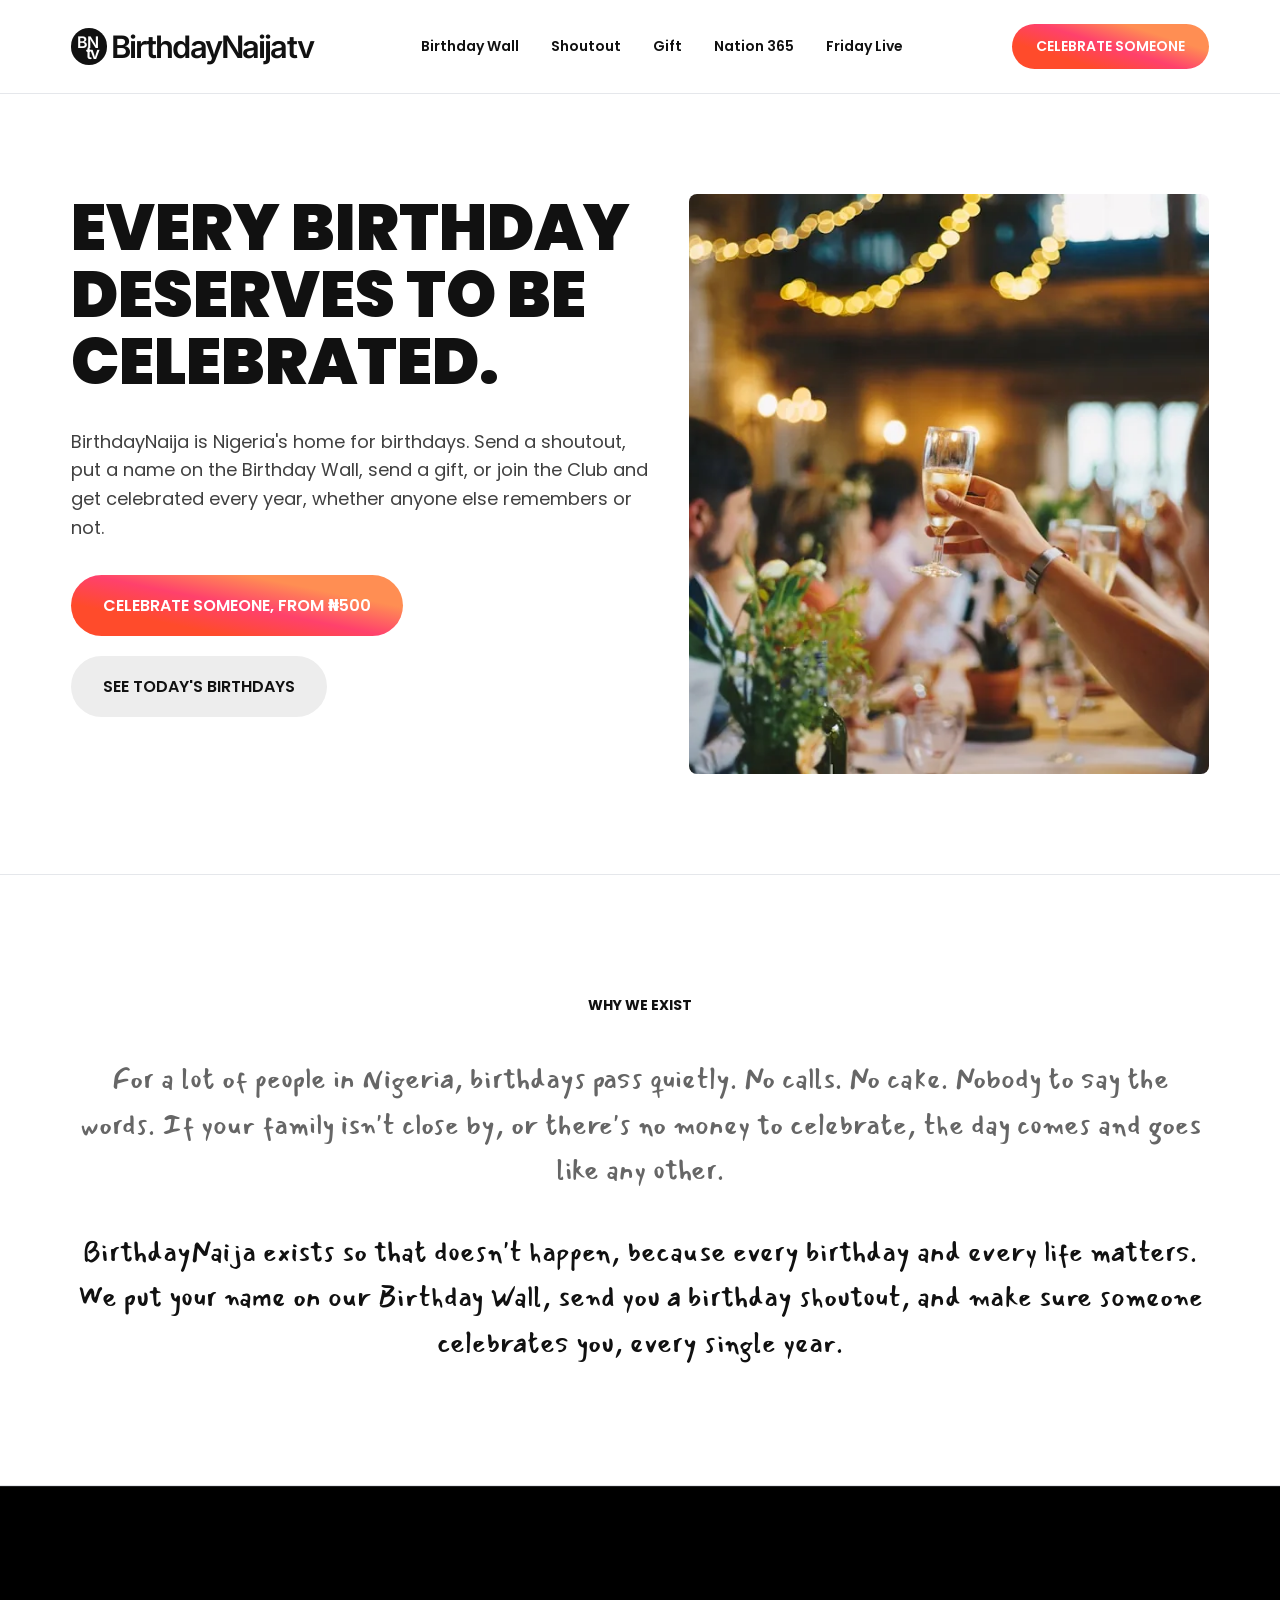
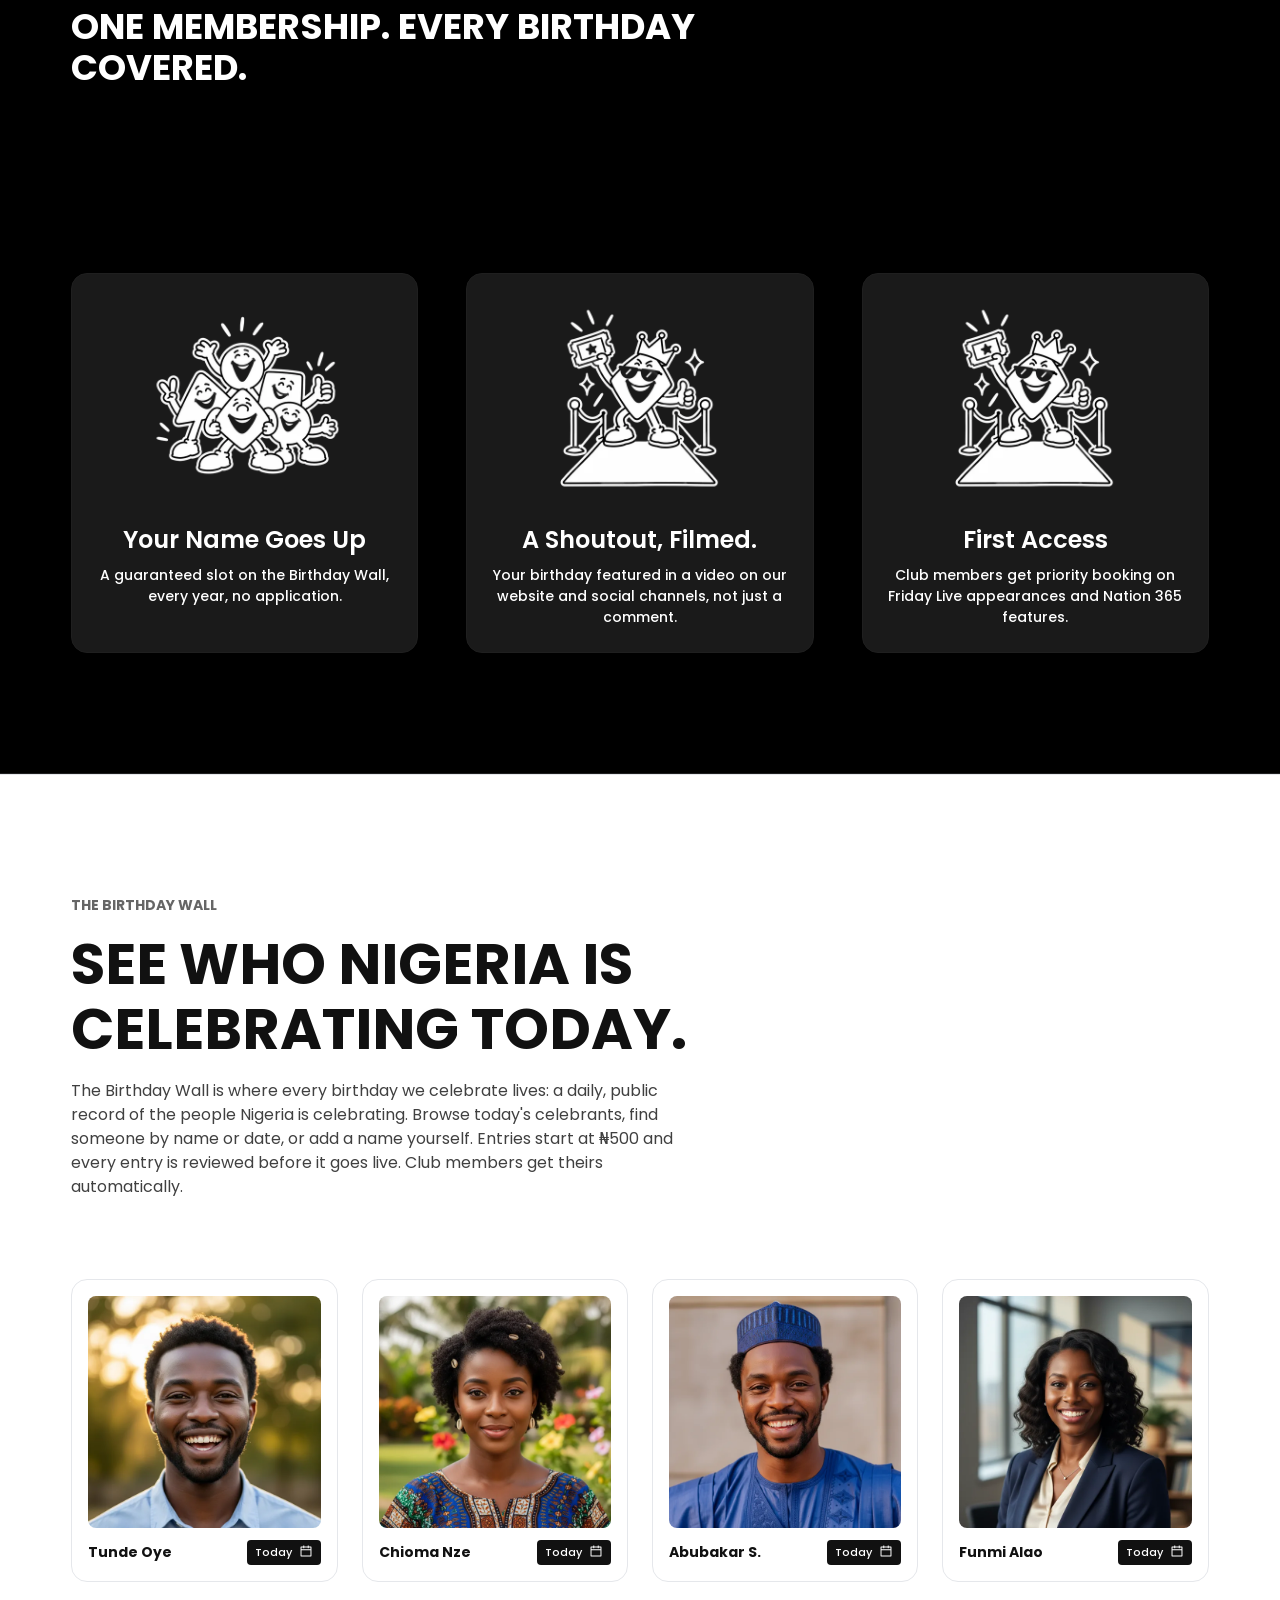
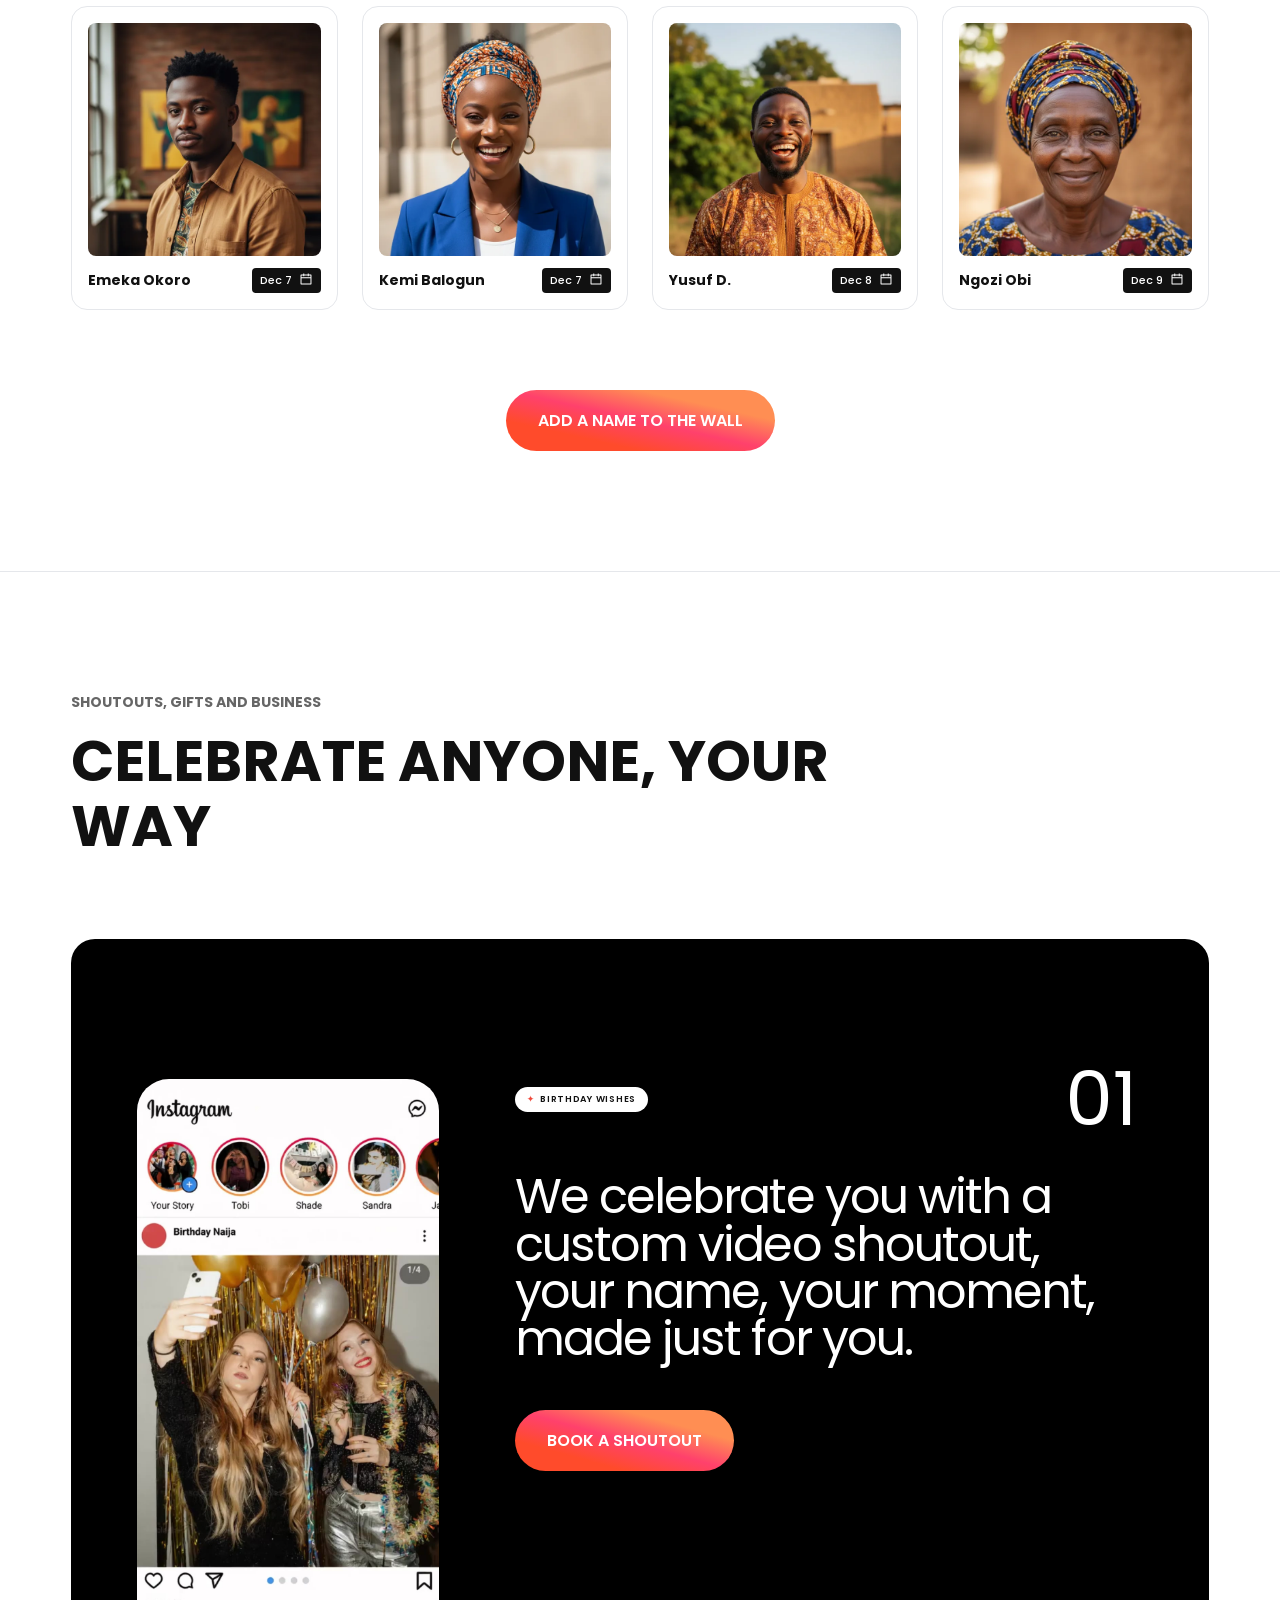
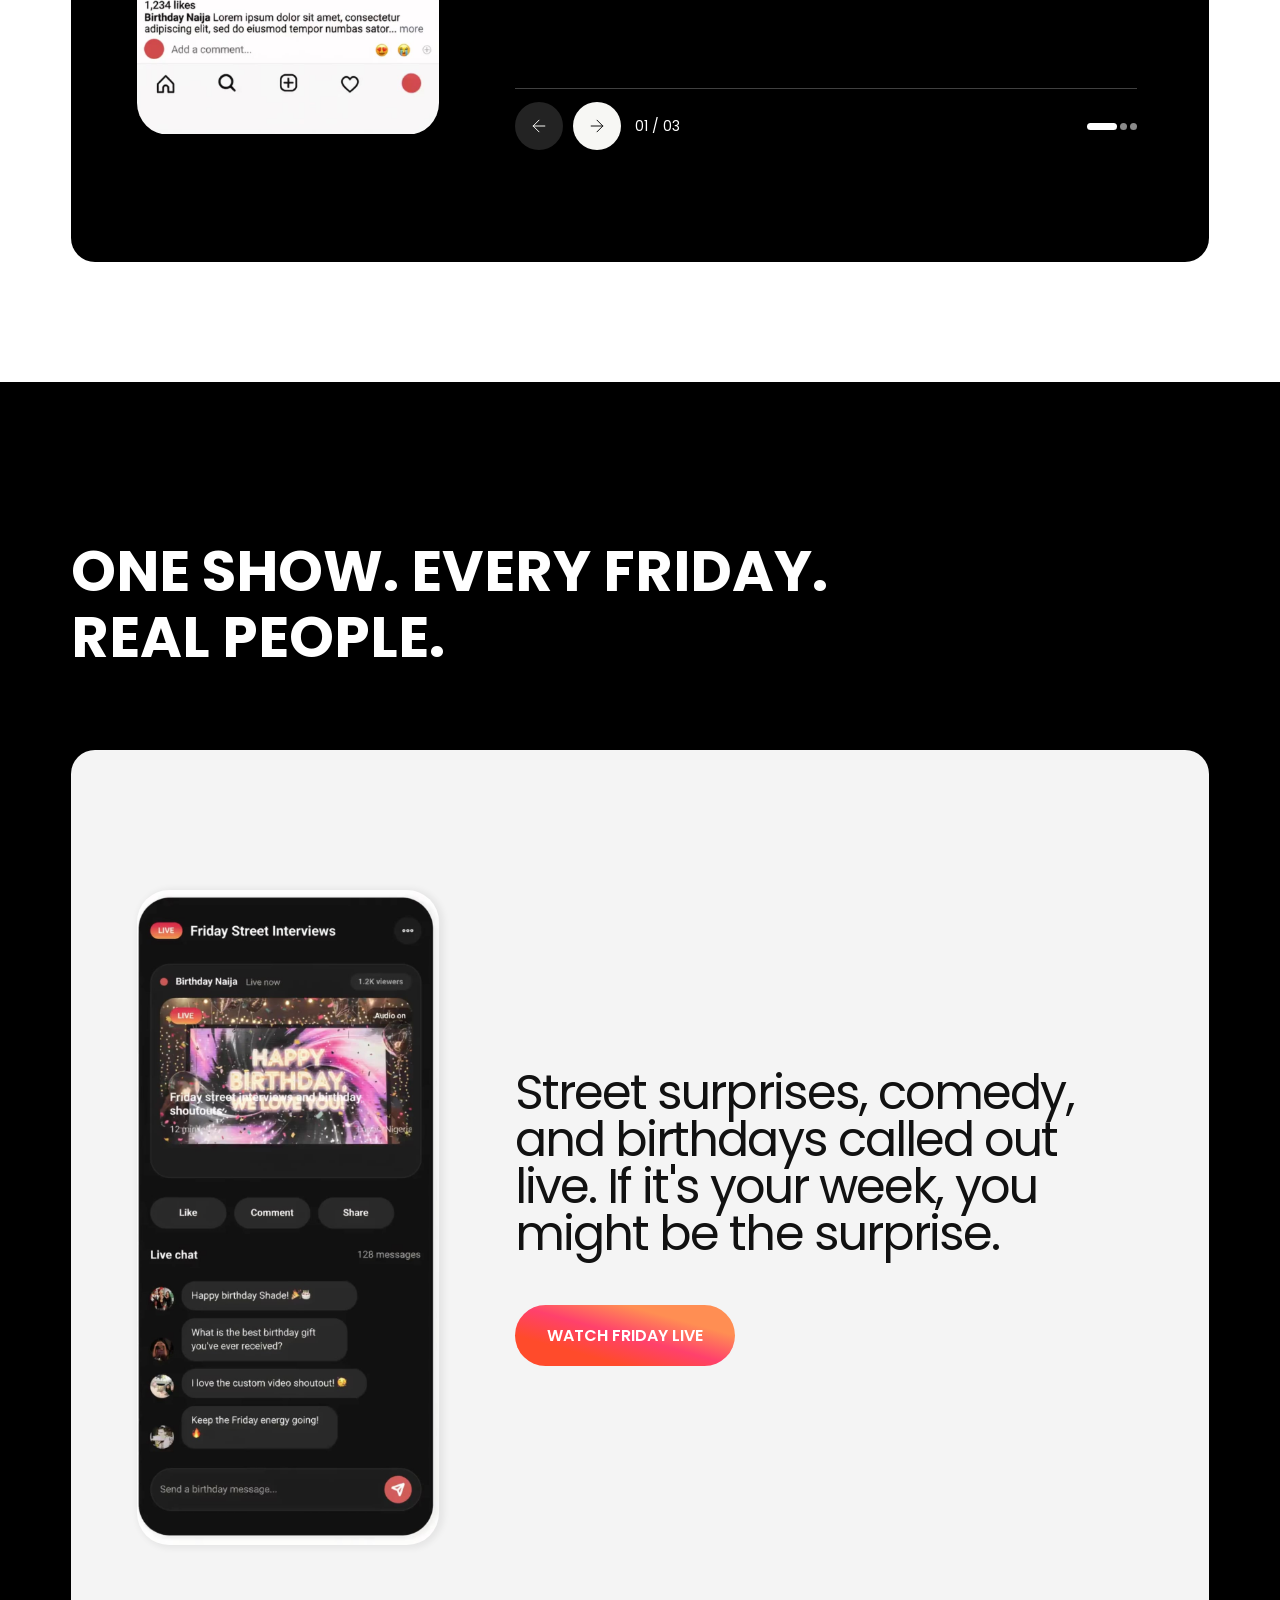
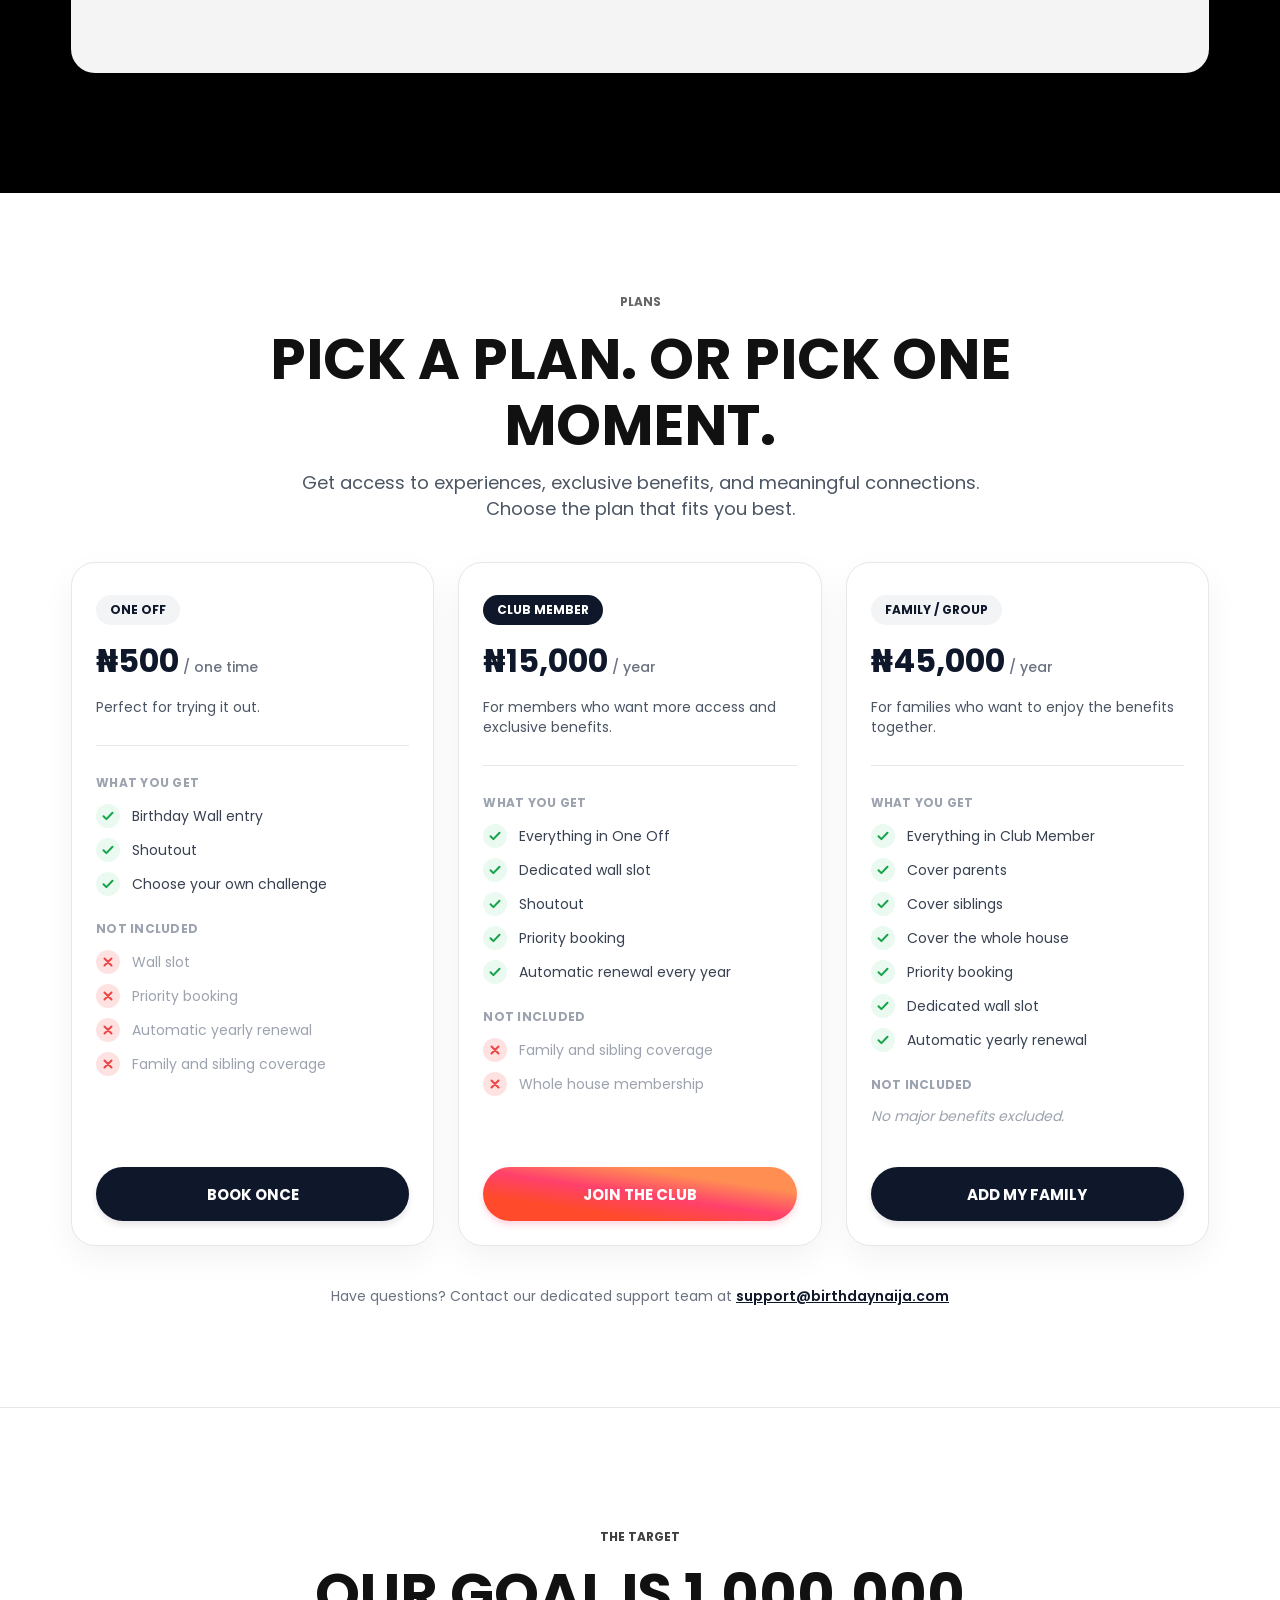
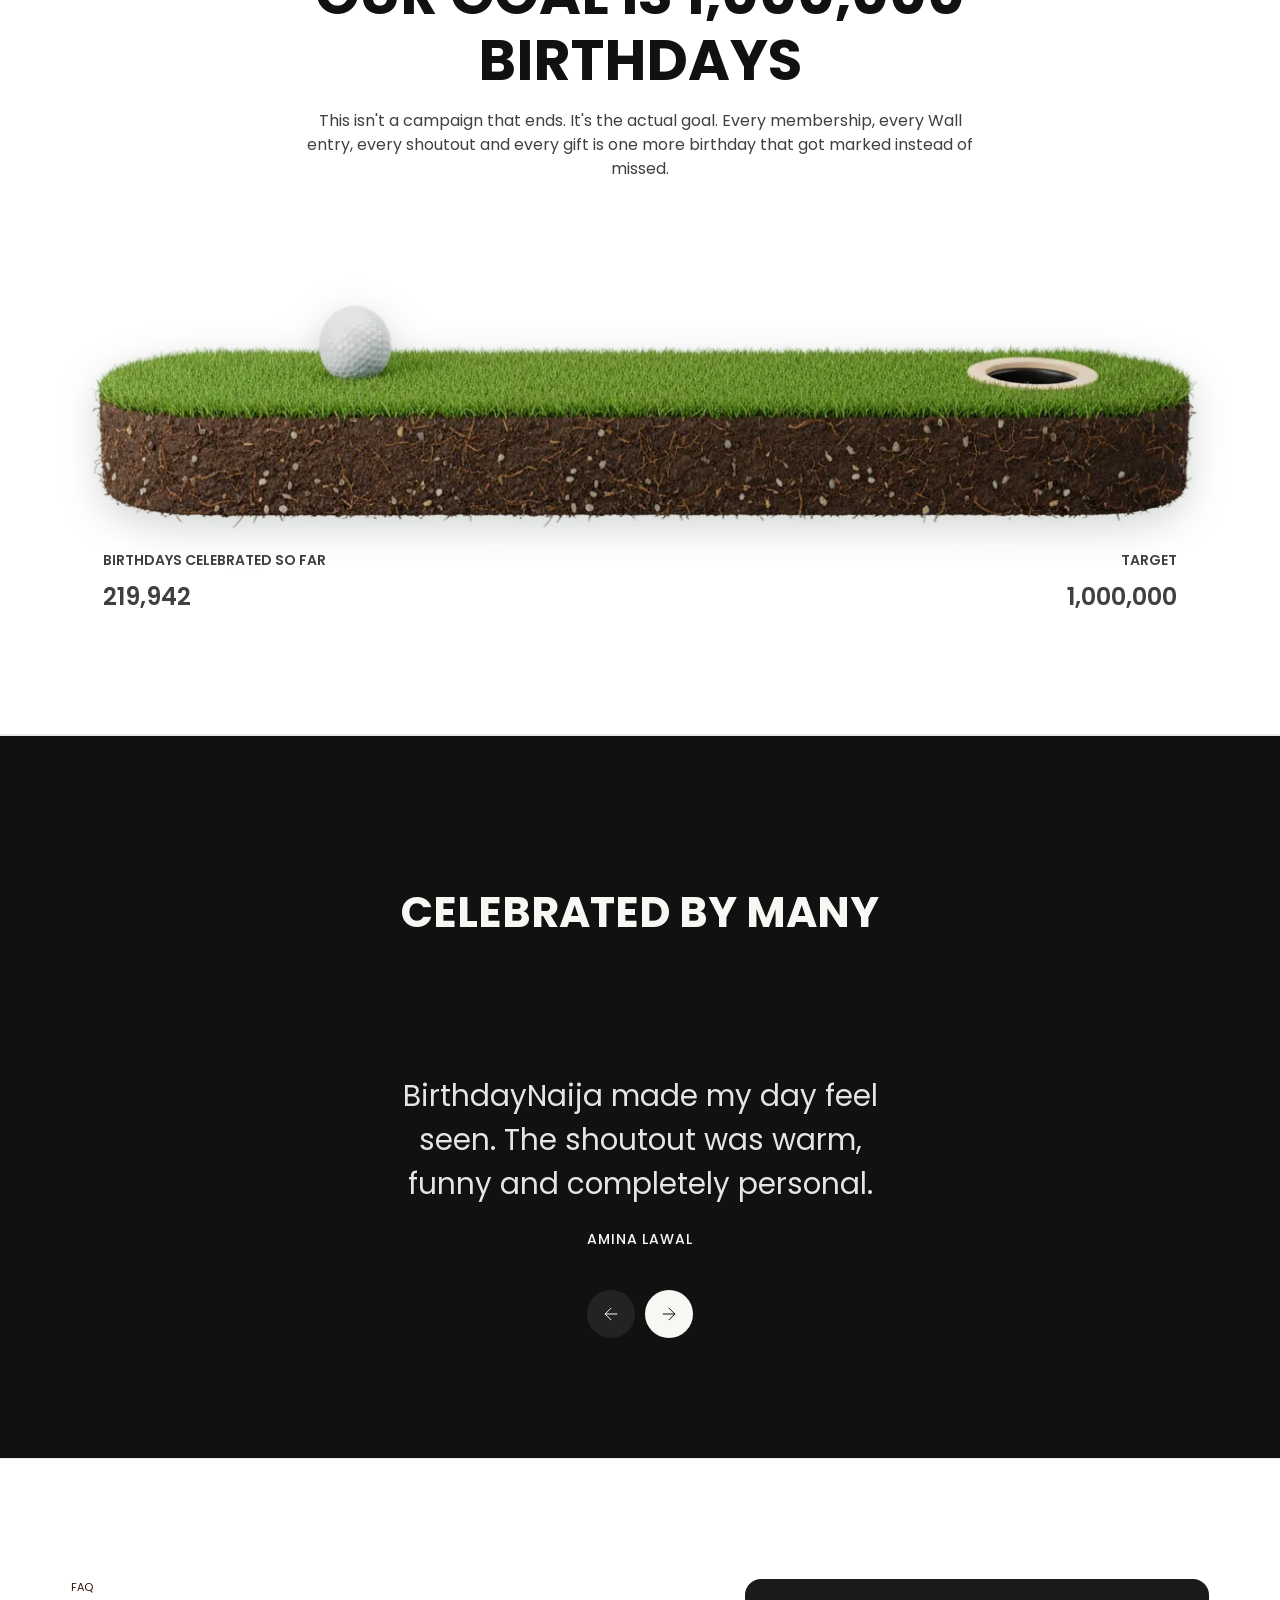
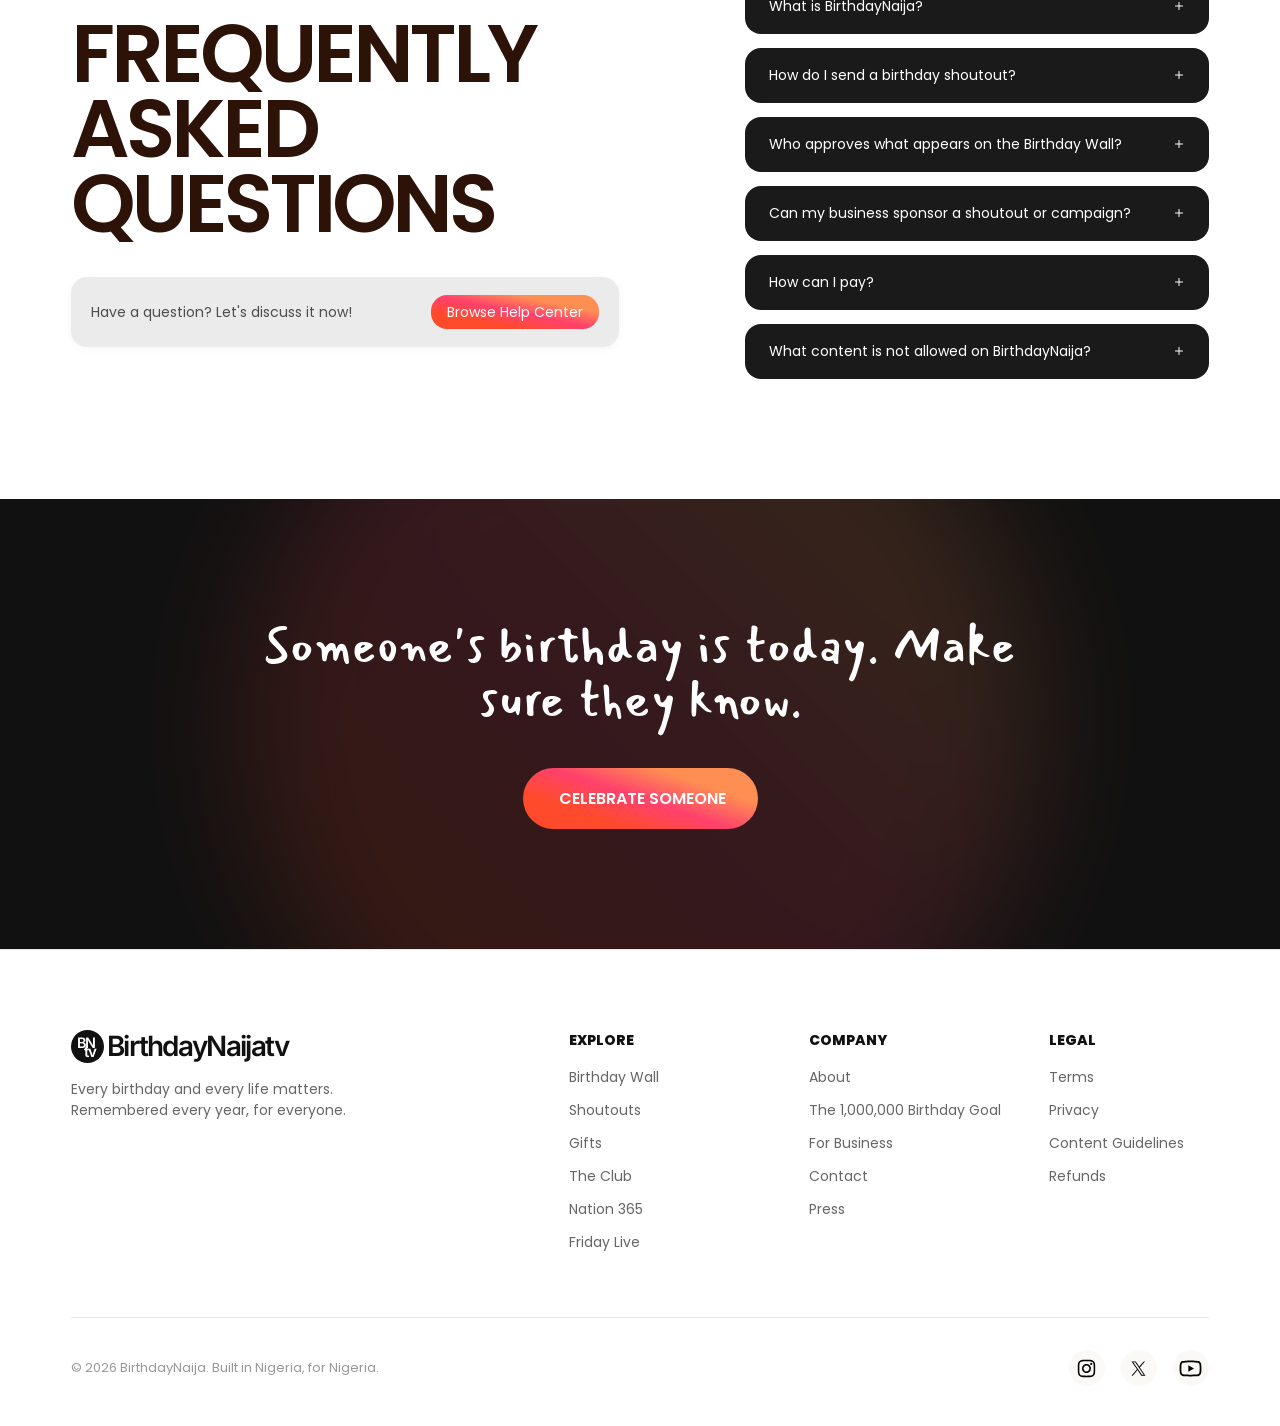
==== commit bf41ce1b: "new" ====
--- a/index.html
+++ b/index.html
@@ -7,8 +7,8 @@
 <meta name="description" content="BirthdayNaija is Nigeria's home for birthdays. Send a shoutout, put a name on the Birthday Wall, send a gift, or join the Club and get celebrated every year.">
 <meta name="theme-color" content="#111111">
 <link rel="stylesheet" href="assets/css/fonts.css">
-<link rel="stylesheet" href="assets/css/styles.css?v=20260924a">
-<link rel="stylesheet" href="assets/css/forms.css?v=20260924a">
+<link rel="stylesheet" href="assets/css/styles.css?v=20260924b">
+<link rel="stylesheet" href="assets/css/forms.css?v=20260924b">
 </head>
 <body>
 
@@ -280,15 +280,15 @@
     </div>
     <div class="reviews__viewport">
       <div class="reviews__track" data-rev-track>
-      <article class="review reveal">
+      <article class="review">
         <p class="review__name">Amina Lawal</p>
         <p class="review__text">BirthdayNaija made my day feel seen. The shoutout was warm, funny and completely personal.</p>
       </article>
-      <article class="review reveal">
+      <article class="review">
         <p class="review__name">Ifeanyi Obi</p>
         <p class="review__text">My sister surprised me with a Wall entry. I still go back to the video.</p>
       </article>
-      <article class="review reveal">
+      <article class="review">
         <p class="review__name">Queen Joseph</p>
         <p class="review__text">A simple idea, beautifully done. Everyone deserves this feeling.</p>
       </article>
@@ -391,6 +391,6 @@
   </div>
 </footer>
 
-<script src="assets/js/main.js?v=20260924a" defer></script>
+<script src="assets/js/main.js?v=20260924b" defer></script>
 </body>
 </html>
--- a/assets/css/styles.css
+++ b/assets/css/styles.css
@@ -388,7 +388,7 @@
   box-shadow: 0 12px 32px rgba(15, 23, 42, .05);
   transition: opacity .9s var(--ease);
 }
-.plan--popular { border: 2px solid #e5e7eb; }
+.plan--popular { border: 1px solid #e5e7eb; }
 
 .plan__inner { display: flex; flex-direction: column; gap: 28px; padding: 32px 24px 24px; }
 .plan__head { display: flex; flex-direction: column; gap: 12px; }
--- a/assets/css/forms.css
+++ b/assets/css/forms.css
@@ -51,6 +51,22 @@
 }
 .field textarea { min-height: 96px; resize: vertical; line-height: 1.5; }
 .field input:focus, .field select:focus, .field textarea:focus { border-color: var(--g2); box-shadow: 0 0 0 3px rgba(255, 65, 108, .12); }
+
+/* Date input: iOS Safari otherwise ignores width:100% (overflows the card) and
+   hides its value. Reset appearance so it fits the frame, keep the mm/dd/yyyy
+   placeholder visible, and paint a consistent calendar icon on all browsers. */
+.field input[type="date"] {
+  position: relative; -webkit-appearance: none; appearance: none;
+  min-width: 0; min-height: 46px; box-sizing: border-box; padding-right: 42px;
+  background-image: url("data:image/svg+xml,%3Csvg xmlns='http://www.w3.org/2000/svg' width='18' height='18' viewBox='0 0 24 24' fill='none' stroke='%236b7280' stroke-width='2' stroke-linecap='round' stroke-linejoin='round'%3E%3Crect x='3' y='4' width='18' height='18' rx='2'/%3E%3Cline x1='16' y1='2' x2='16' y2='6'/%3E%3Cline x1='8' y1='2' x2='8' y2='6'/%3E%3Cline x1='3' y1='10' x2='21' y2='10'/%3E%3C/svg%3E");
+  background-repeat: no-repeat; background-position: right 14px center; background-size: 18px 18px;
+}
+.field input[type="date"]::-webkit-date-and-time-value { text-align: left; margin: 0; }
+/* Native picker button covers the icon area so tapping it opens the calendar */
+.field input[type="date"]::-webkit-calendar-picker-indicator {
+  position: absolute; top: 0; right: 0; width: 42px; height: 100%;
+  margin: 0; padding: 0; opacity: 0; cursor: pointer;
+}
 .field__hint { font-size: 12px; color: var(--text-800); }
 .field__error { display: none; font-size: 12px; color: #d92d20; }
 .field.is-invalid input, .field.is-invalid select, .field.is-invalid textarea { border-color: #d92d20; }
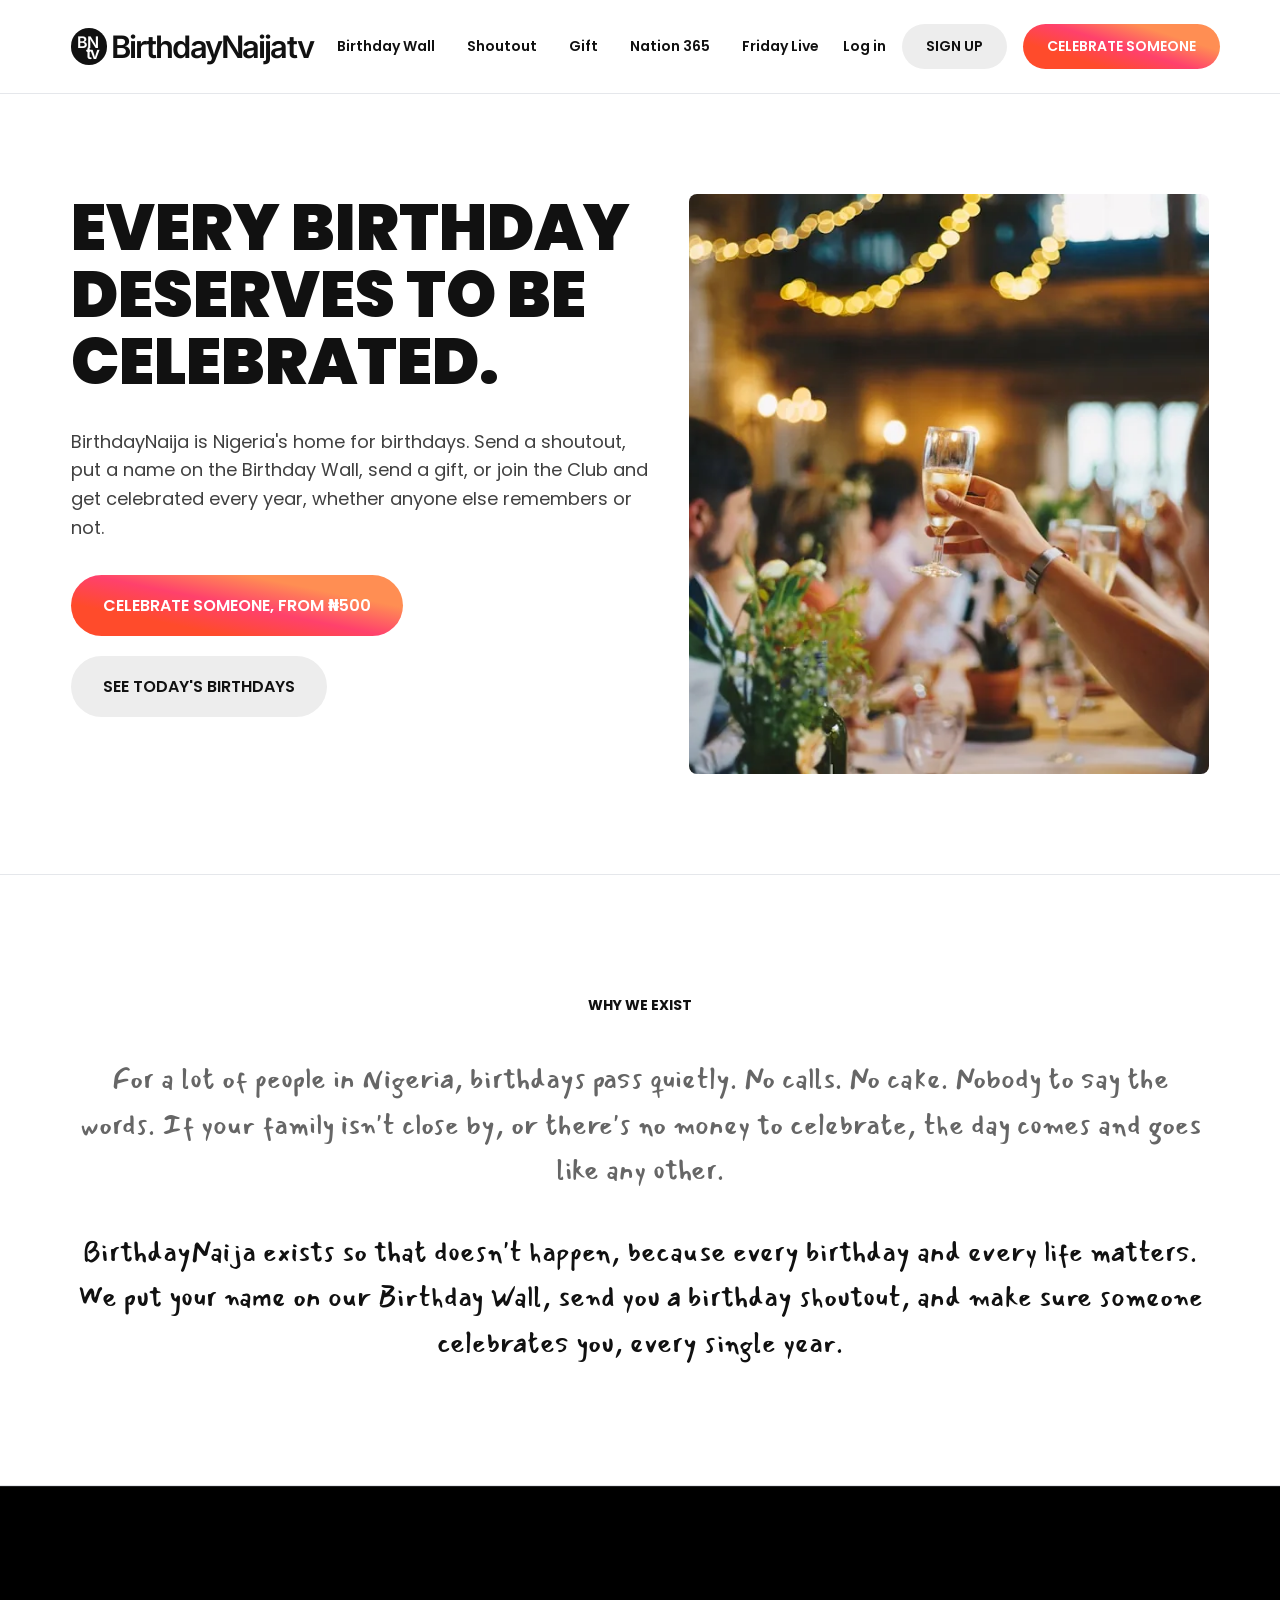
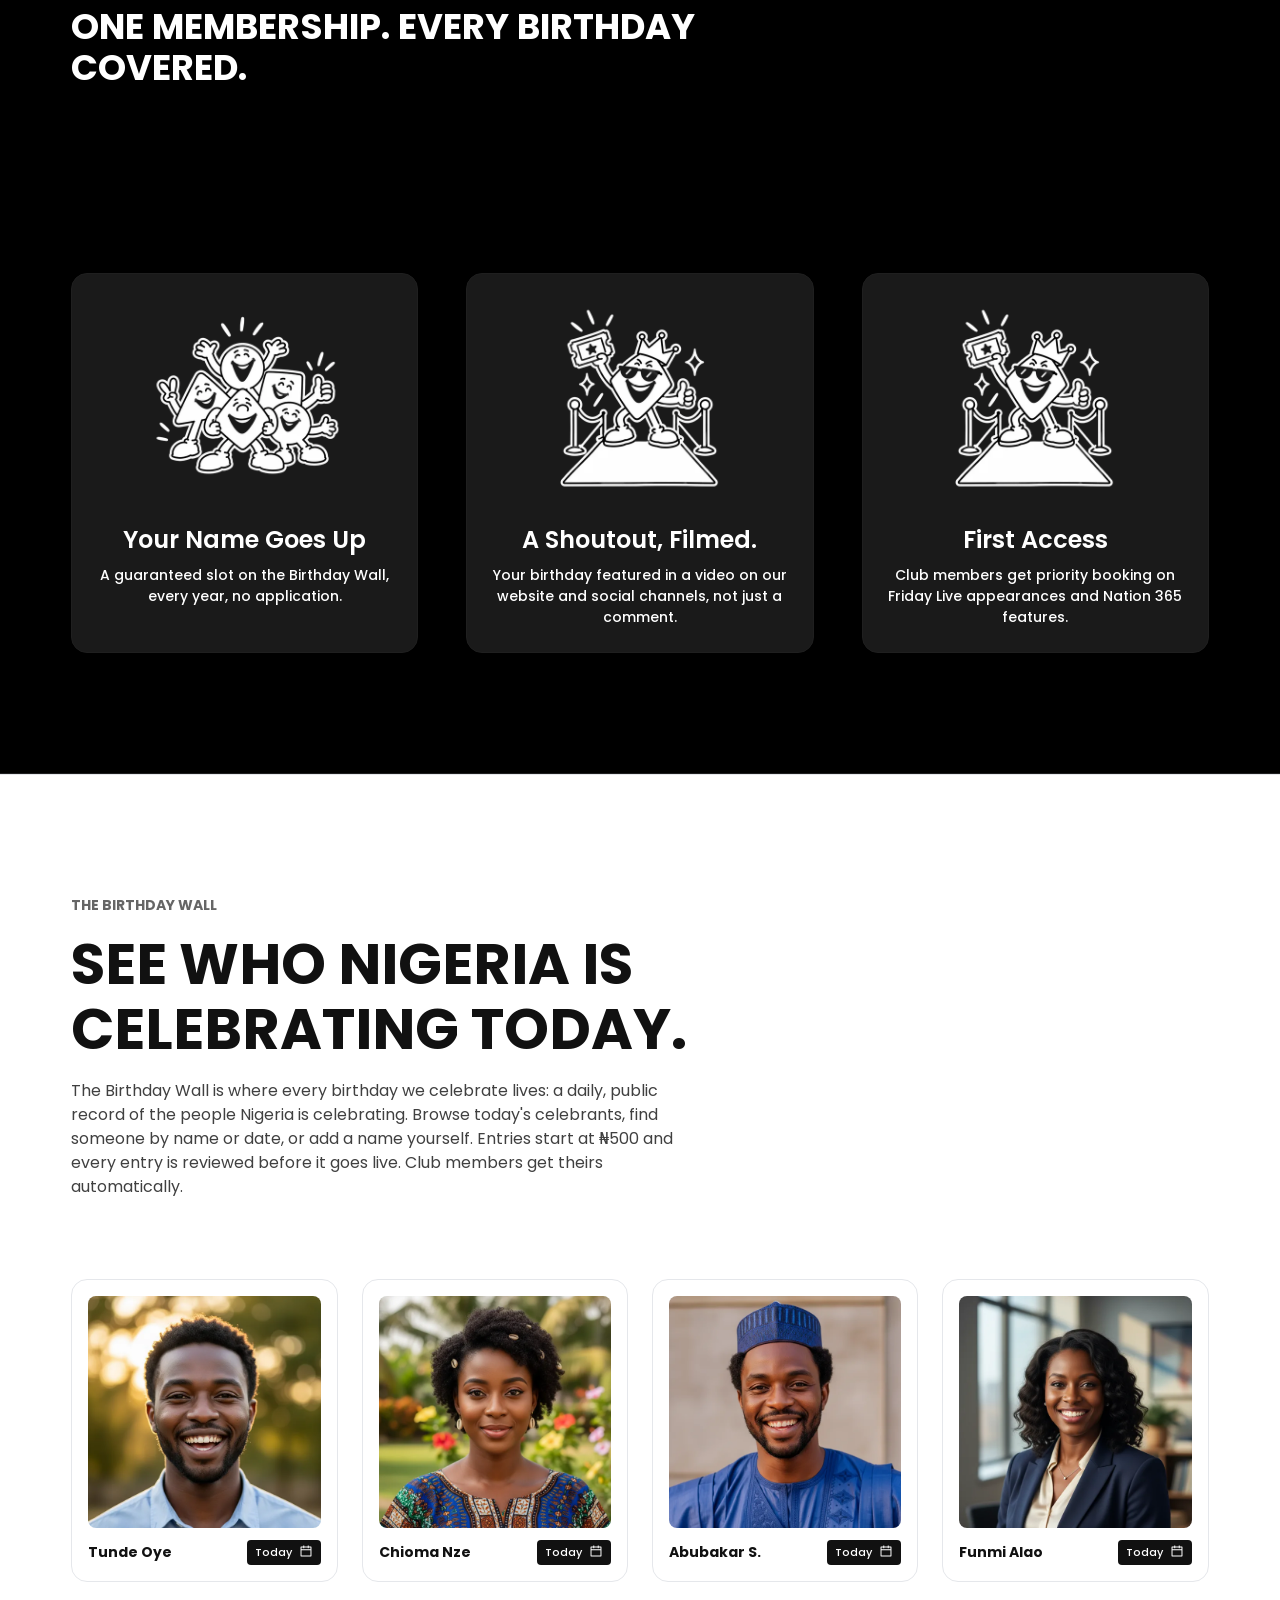
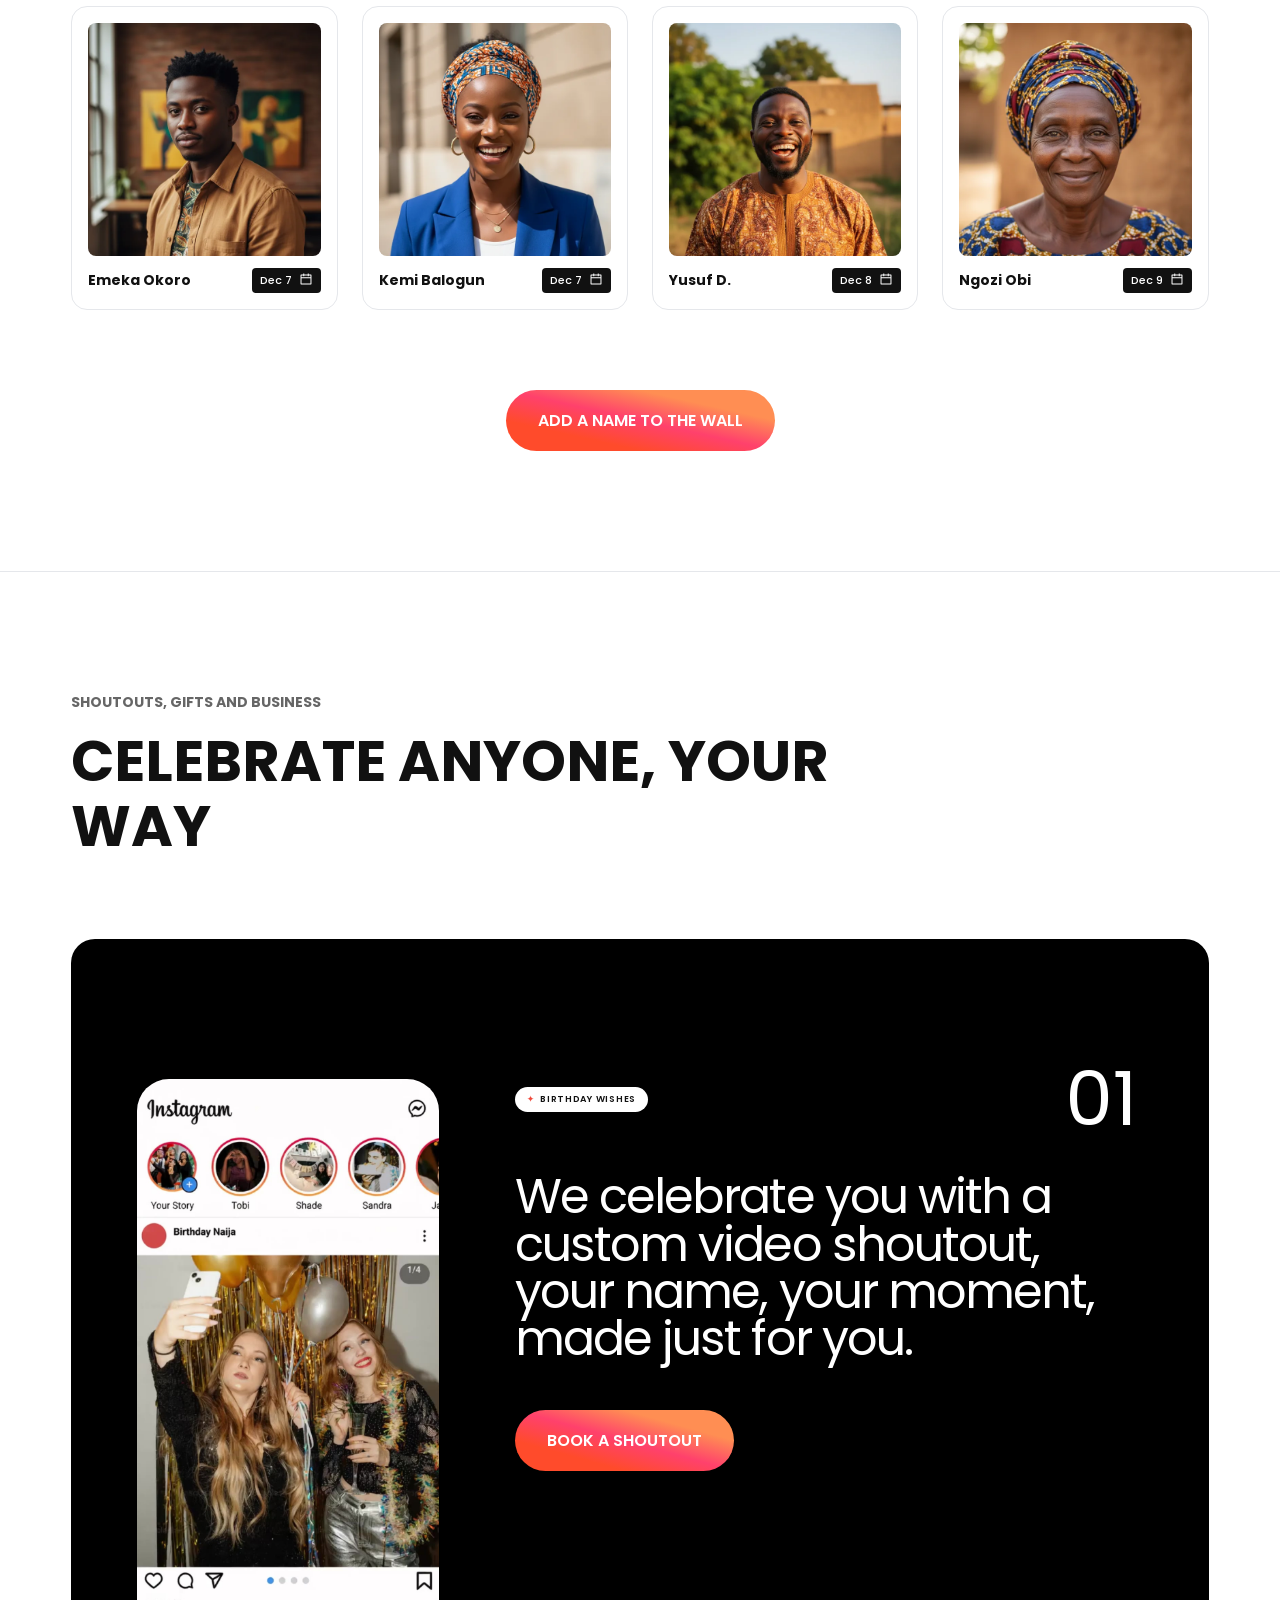
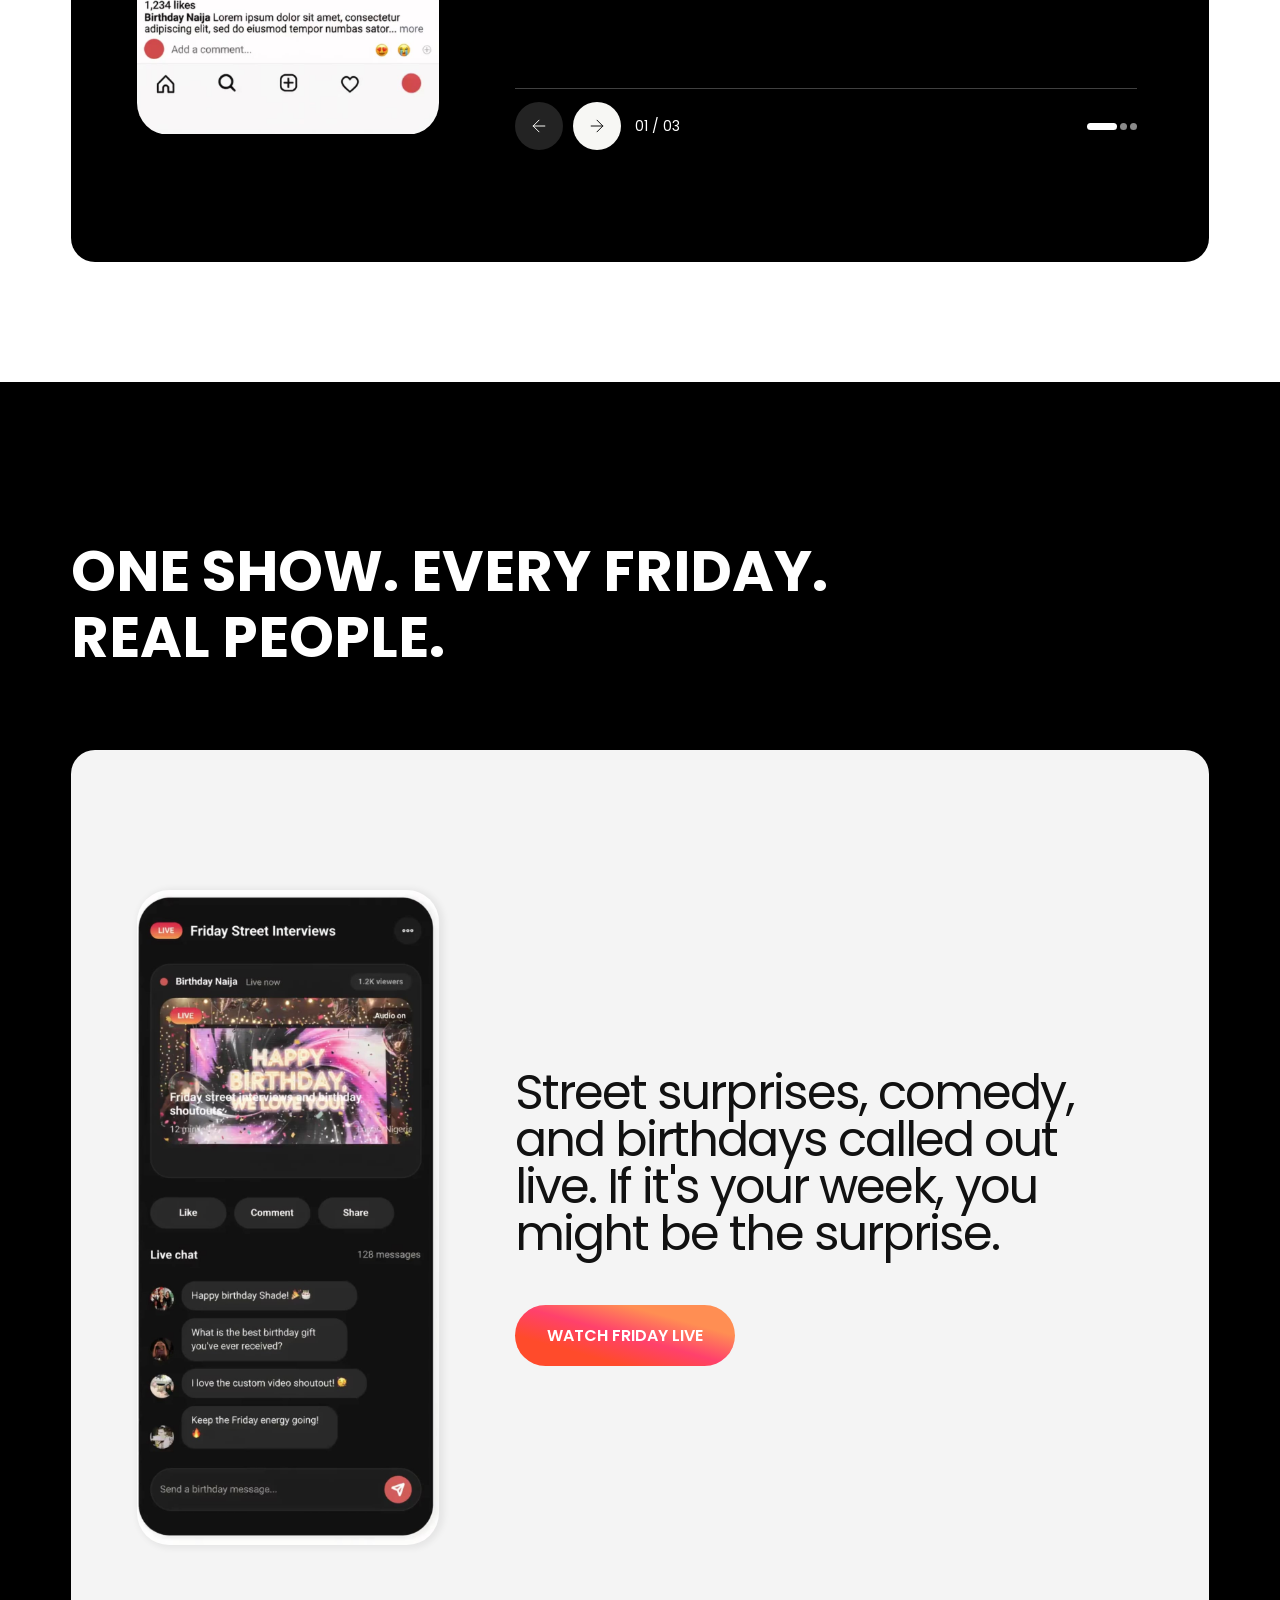
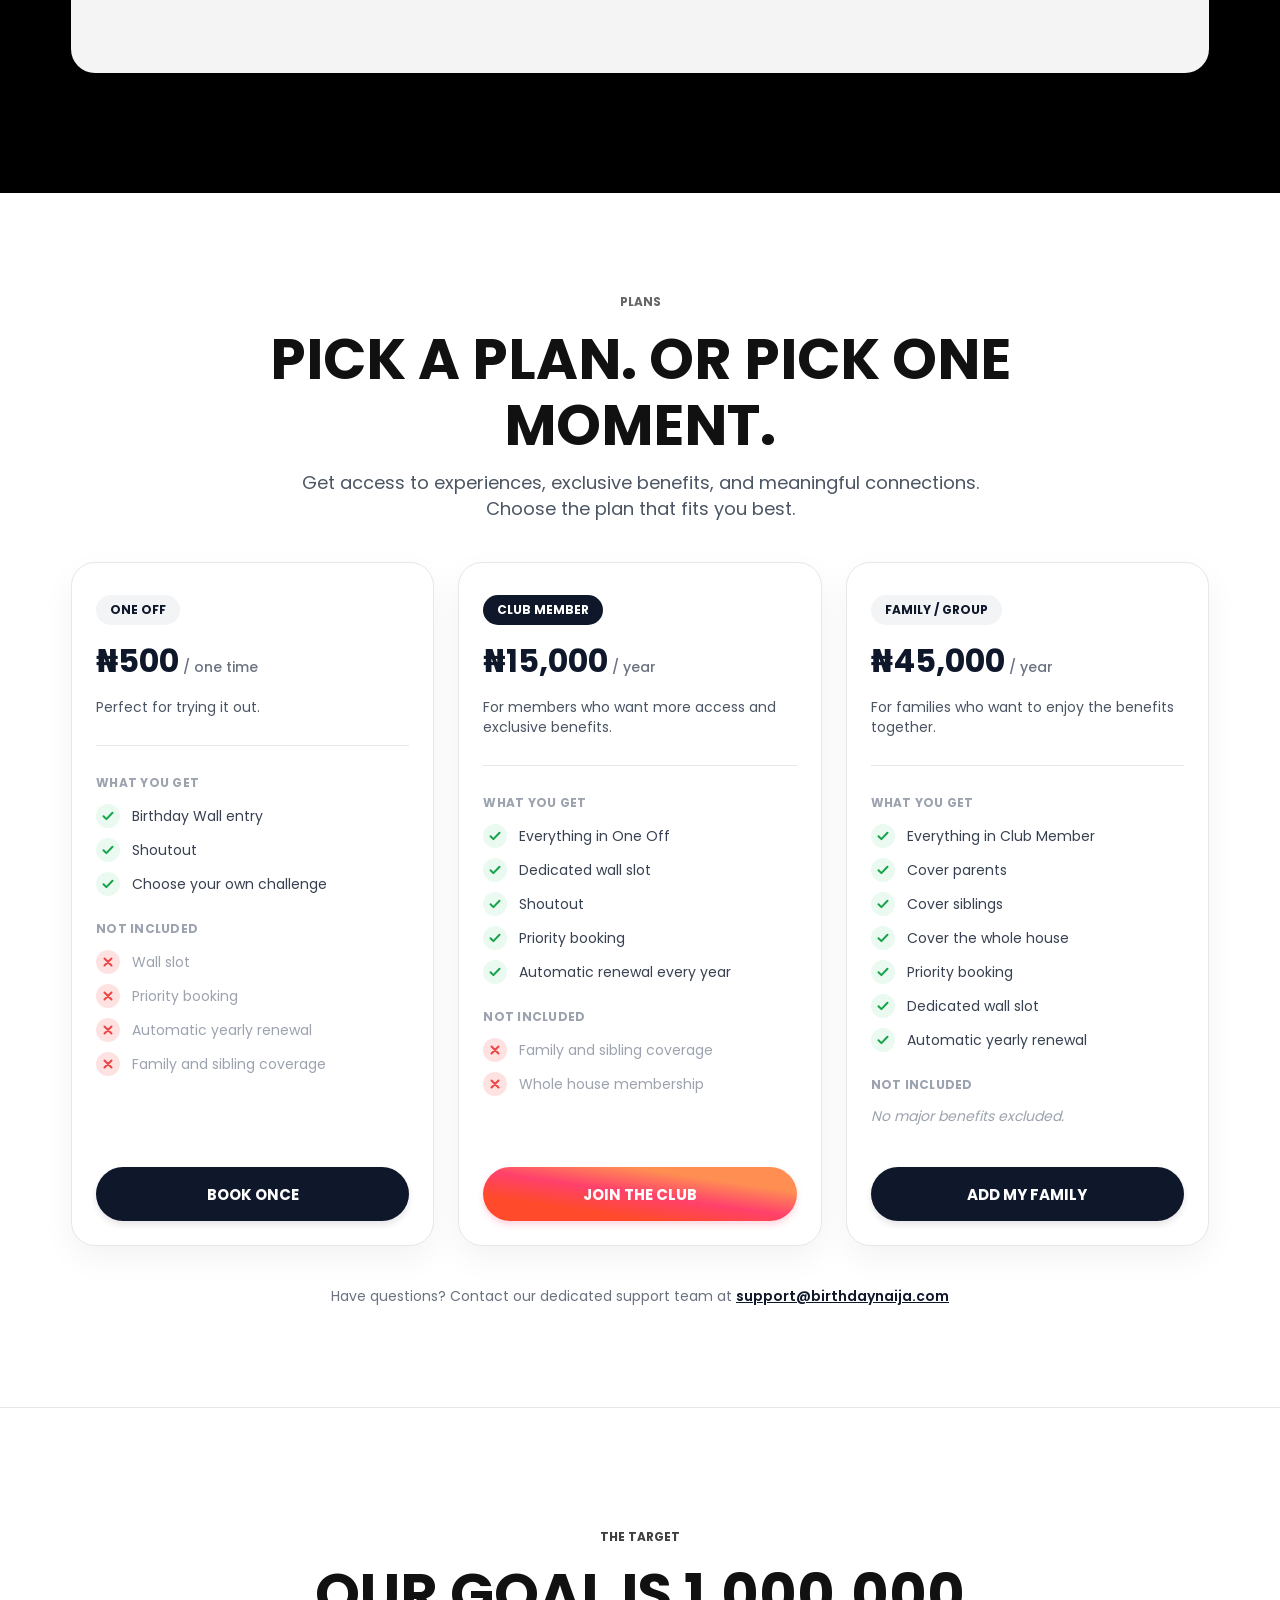
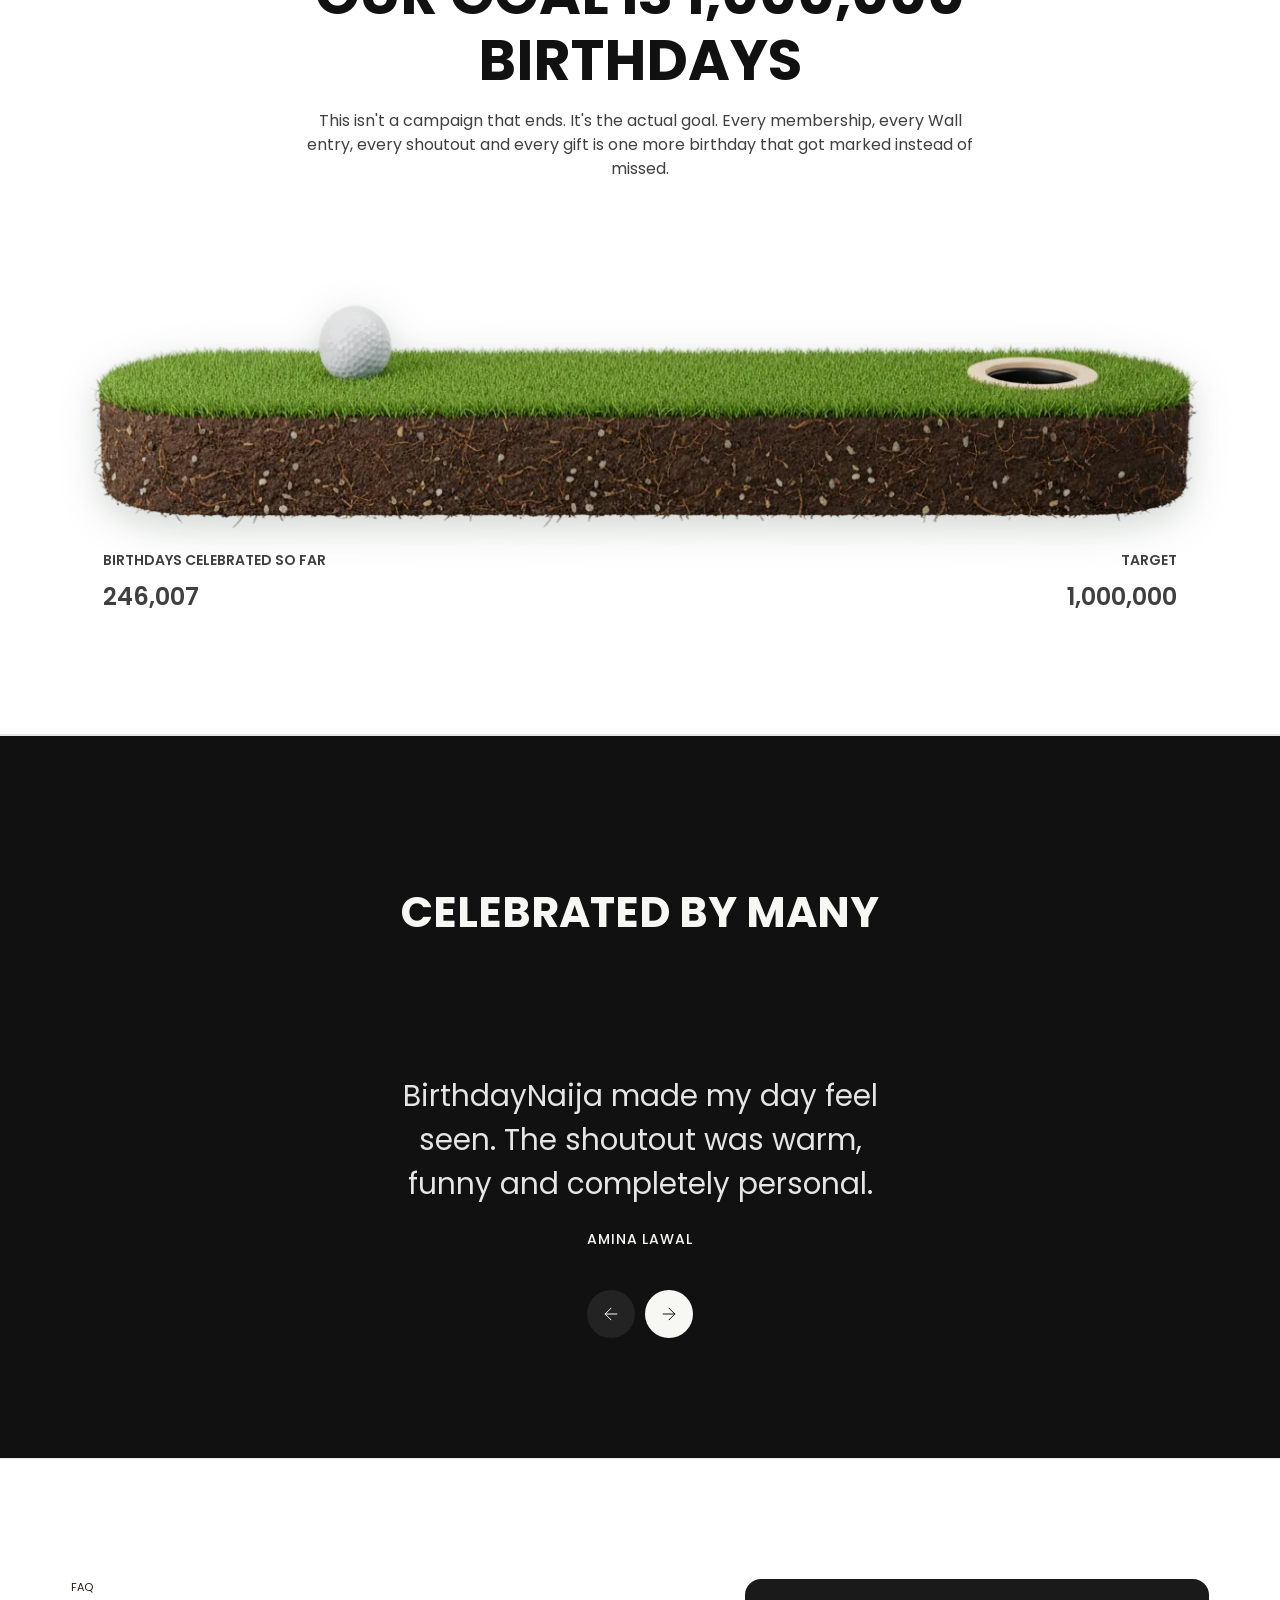
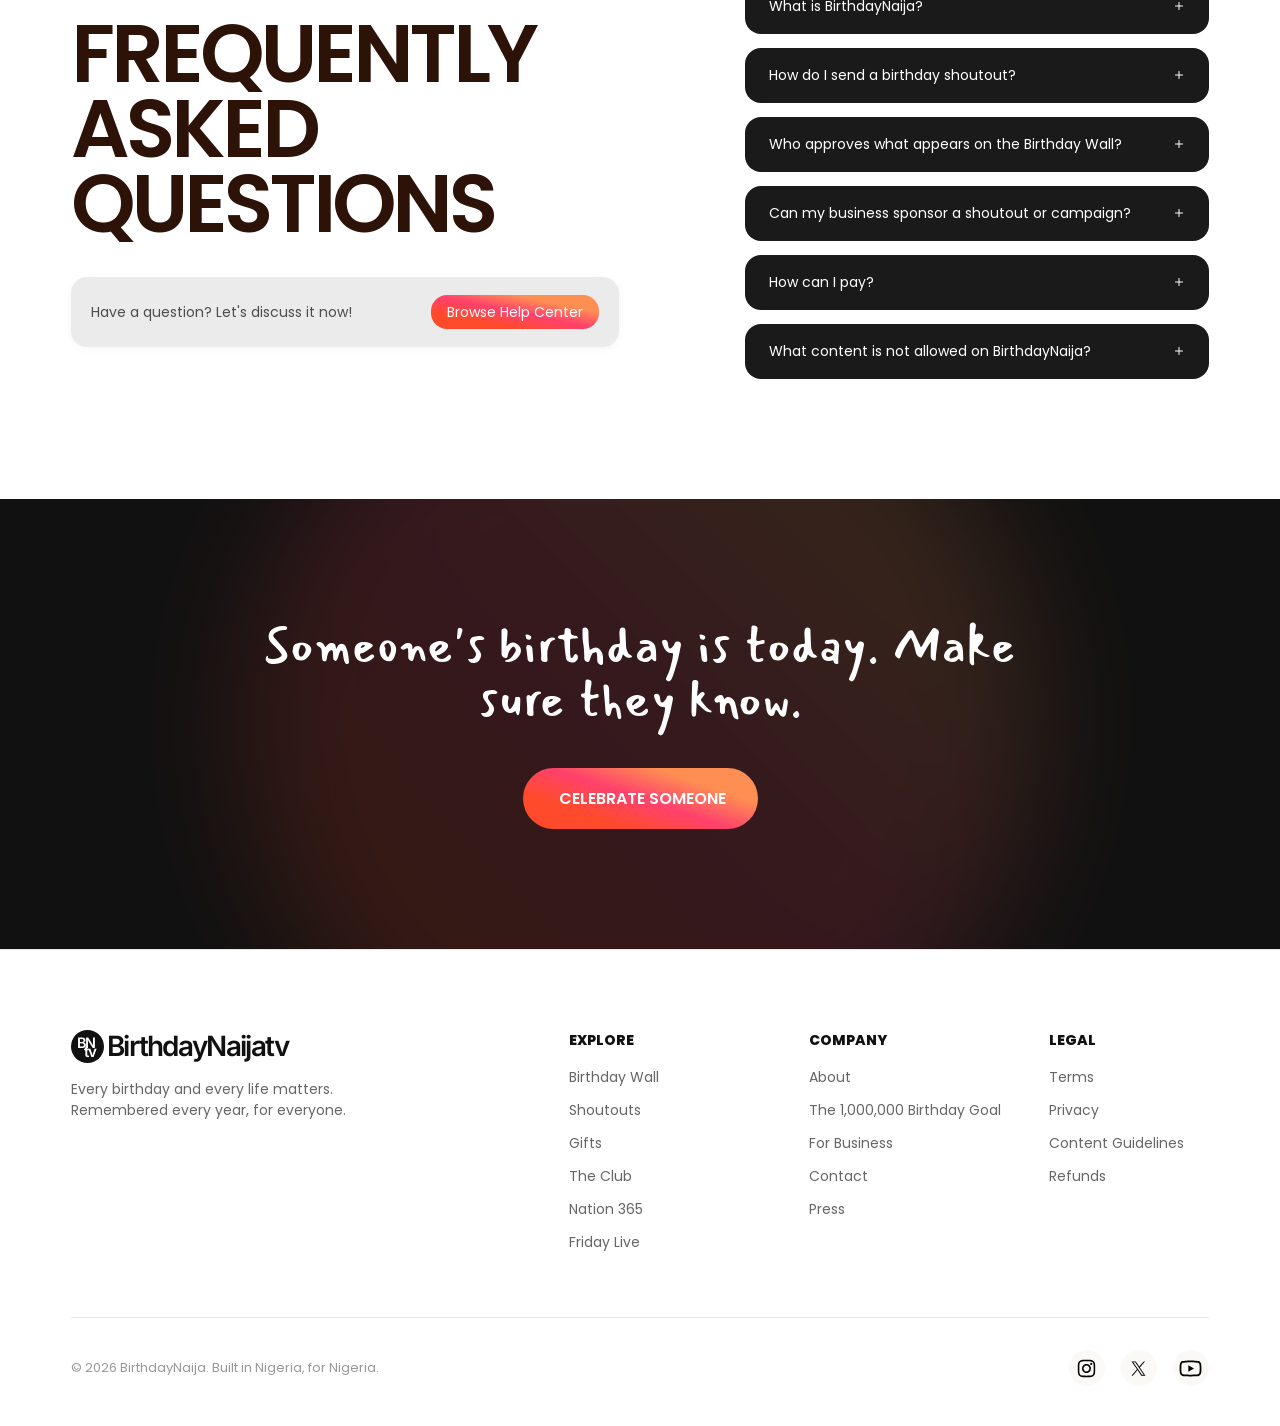
==== commit e27a2d27: "new" ====
--- a/index.html
+++ b/index.html
@@ -27,6 +27,8 @@
       <a href="#friday-live">Friday Live</a>
     </nav>
     <div class="nav__actions">
+      <a class="nav__login" href="login.html">Log in</a>
+      <a class="btn btn--grey btn--nav" href="register.html">Sign up</a>
       <a class="btn btn--grad btn--nav" href="form.html?plan=oneoff">Celebrate someone</a>
     </div>
     <button class="nav__menu" aria-label="Open menu" aria-expanded="false" aria-controls="mobile-menu">
@@ -52,6 +54,8 @@
       <a href="#friday-live">Friday Live</a>
     </nav>
     <div class="mobile-menu__bottom">
+      <a class="btn btn--grey mobile-menu__cta" href="login.html">Log in</a>
+      <a class="btn btn--grey mobile-menu__cta" href="register.html">Sign up</a>
       <a class="btn btn--grad mobile-menu__cta" href="form.html?plan=oneoff">Celebrate someone</a>
       <div class="mobile-menu__socials">
         <p>Connect with the club</p>
--- a/assets/css/styles.css
+++ b/assets/css/styles.css
@@ -146,7 +146,9 @@
 .nav__links a, .nav__signin { position: relative; }
 .nav__links a::after, .nav__signin::after { content: ""; position: absolute; left: 0; right: 0; bottom: -4px; height: 2px; border-radius: 2px; background: linear-gradient(90deg, var(--g1), var(--g2), var(--g3)); transform: scaleX(0); transform-origin: left; transition: transform .35s var(--ease); }
 .nav__links a:hover::after, .nav__signin:hover::after { transform: scaleX(1); }
-.nav__actions { display: flex; align-items: center; gap: 24px; }
+.nav__actions { display: flex; align-items: center; gap: 16px; }
+.nav__login { font-family: var(--poppins); font-weight: 600; font-size: 14px; color: var(--ink); white-space: nowrap; transition: color .3s var(--ease); }
+.nav__login:hover { color: var(--red); }
 .nav__signin { font-weight: 600; font-size: 14px; line-height: 21px; }
 .nav__menu { display: none; width: 24px; height: 24px; }
 .nav__burger { position: relative; display: block; width: 24px; height: 24px; }
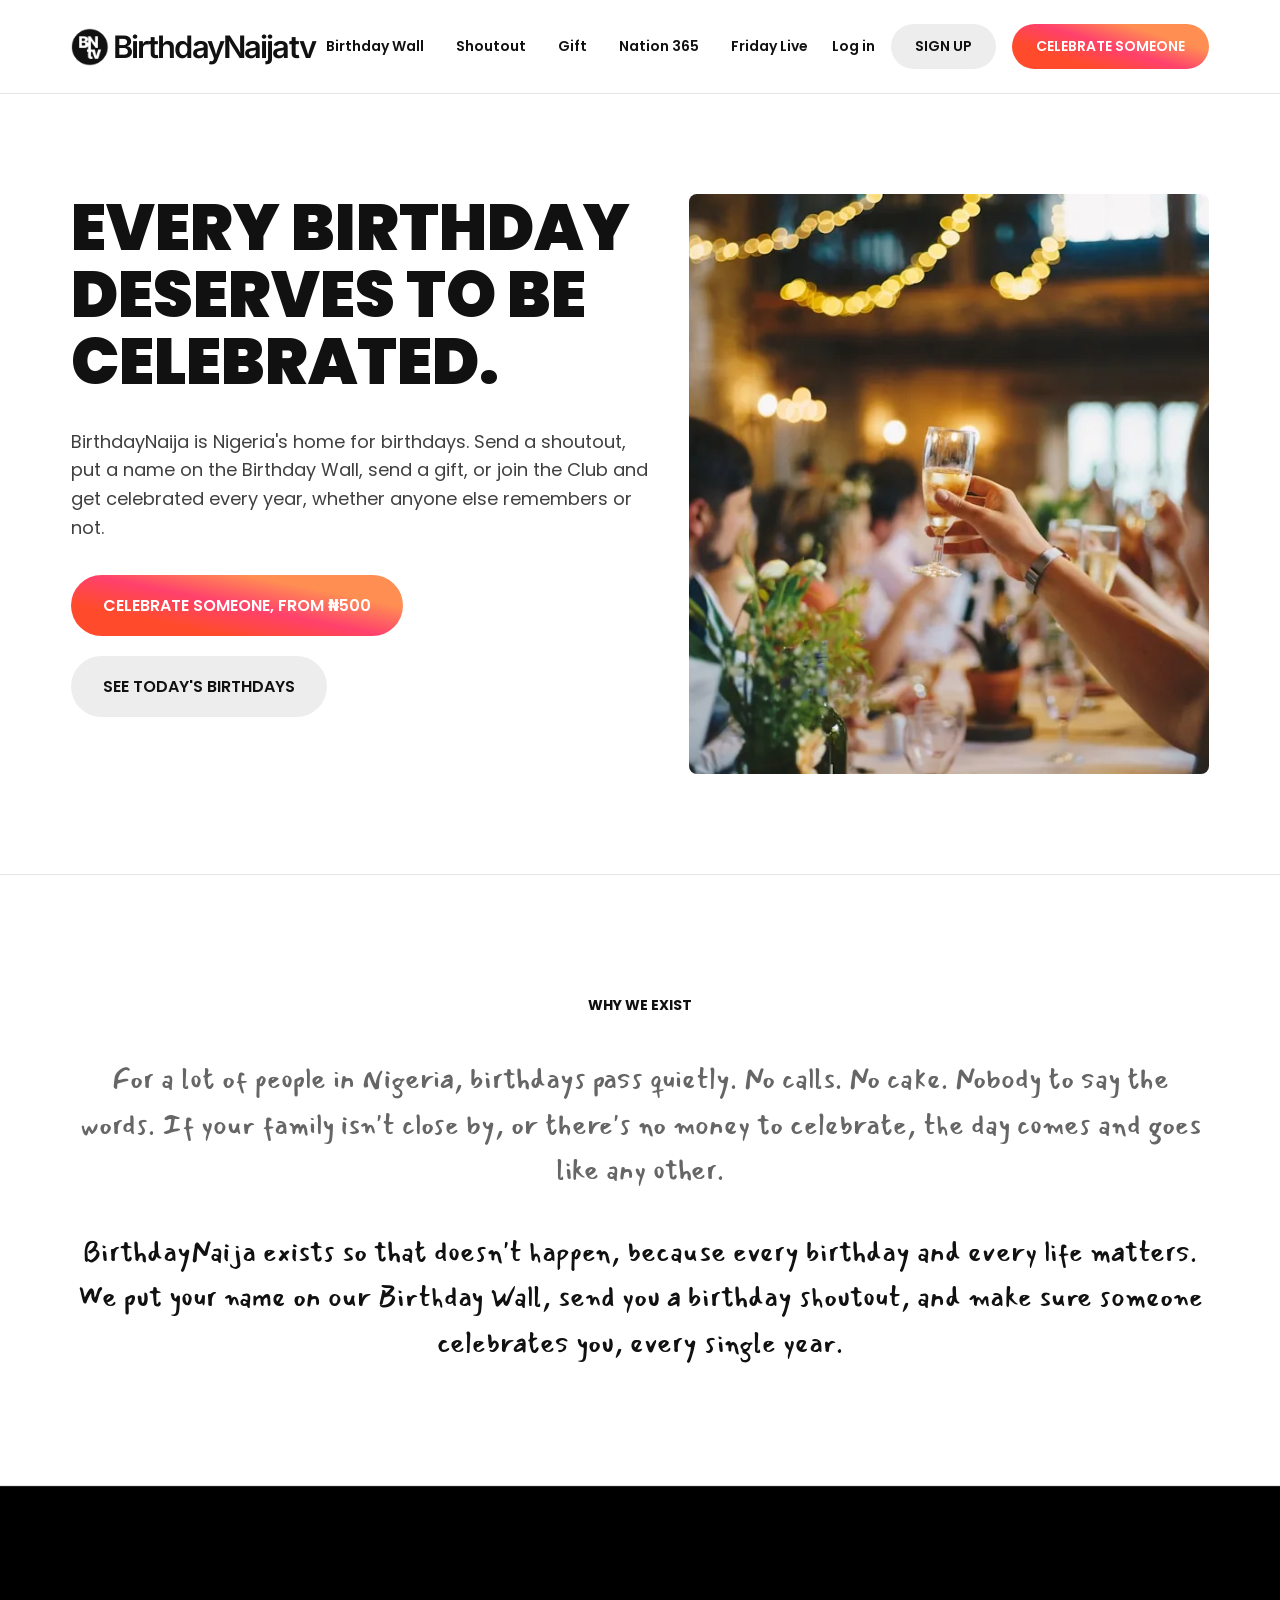
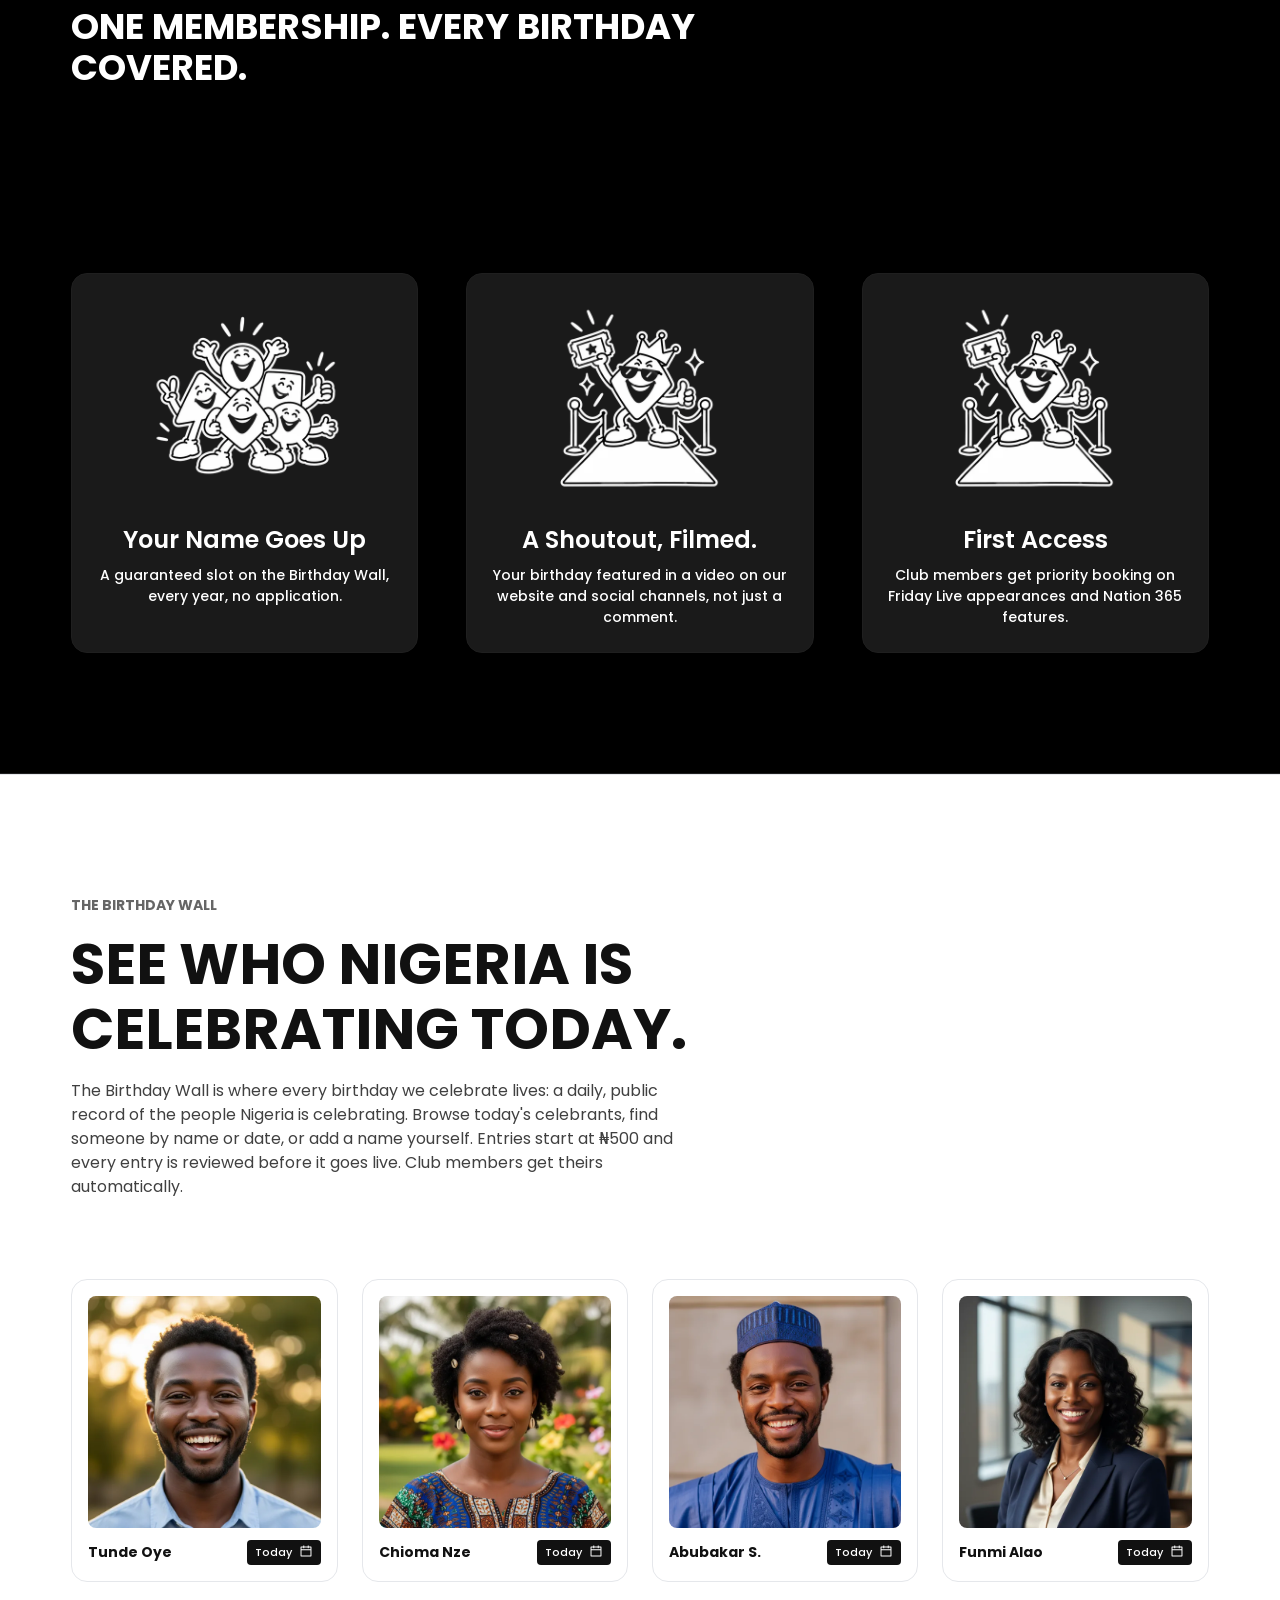
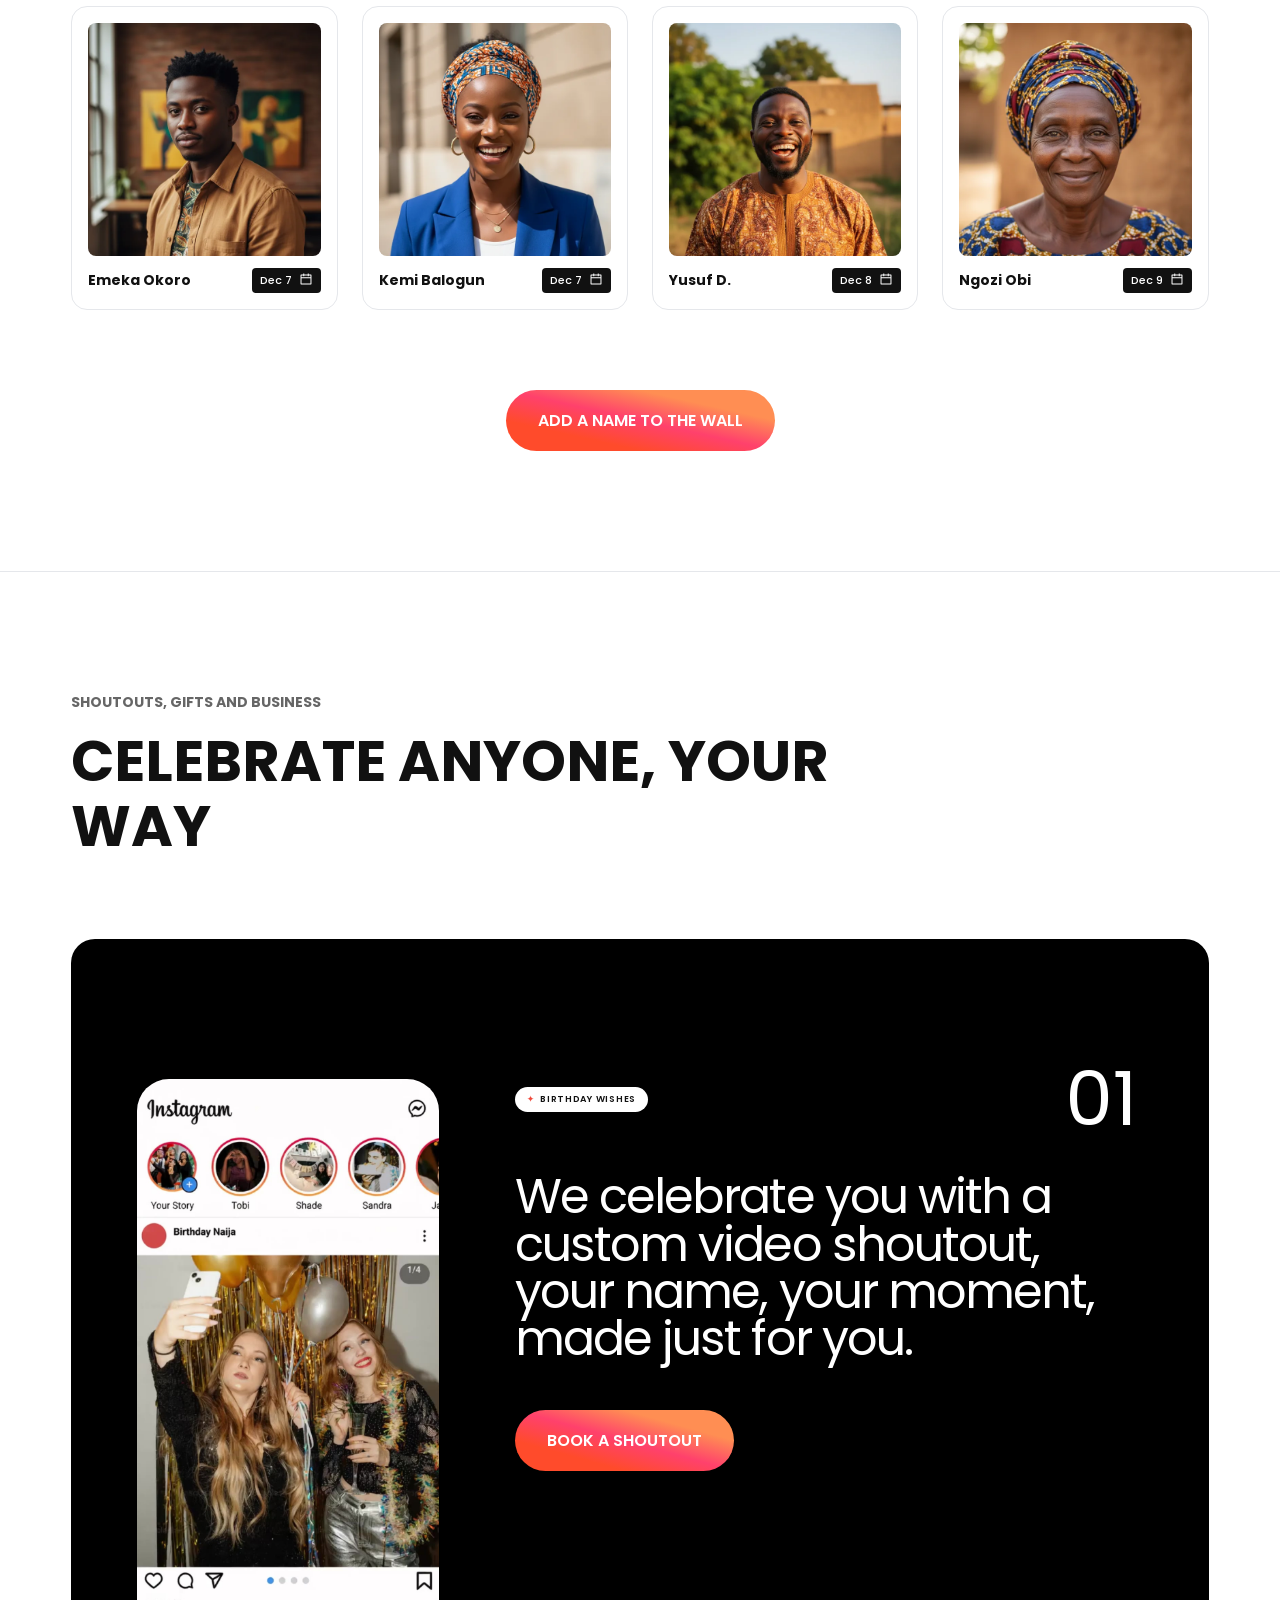
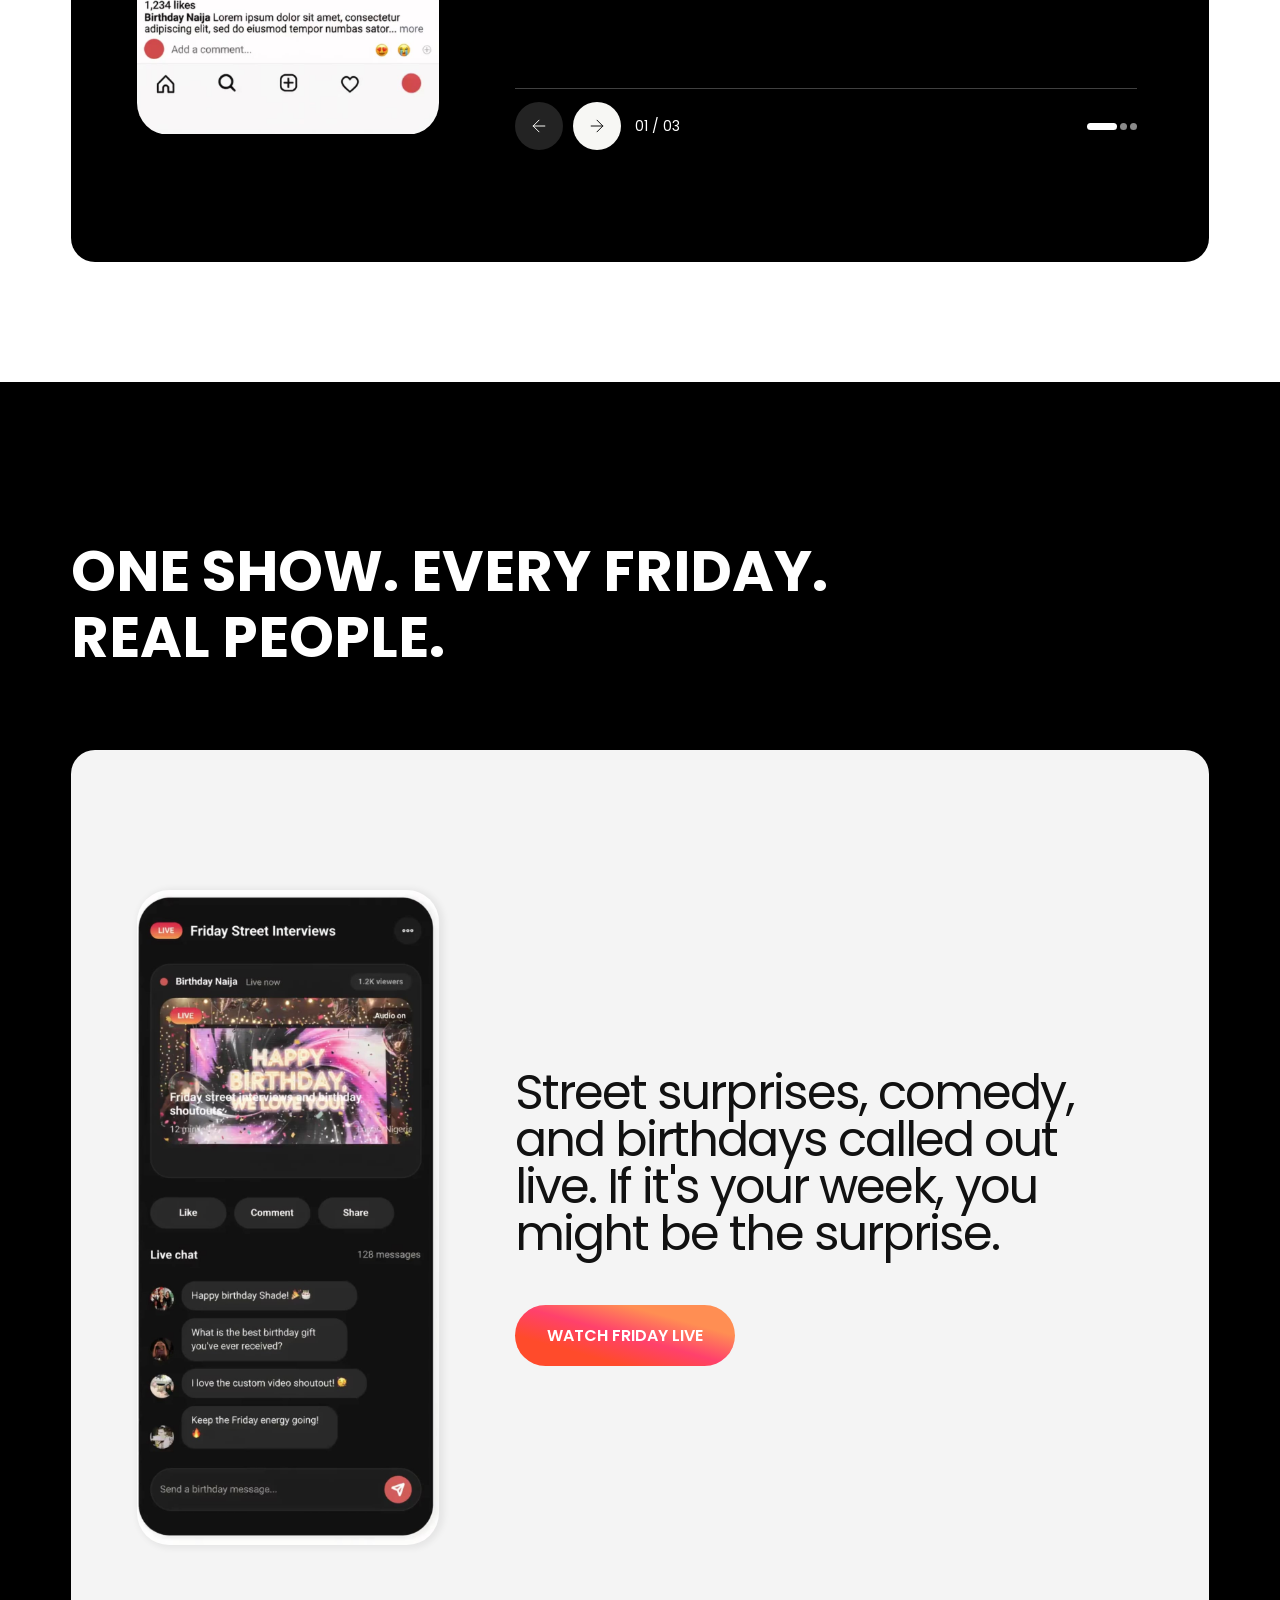
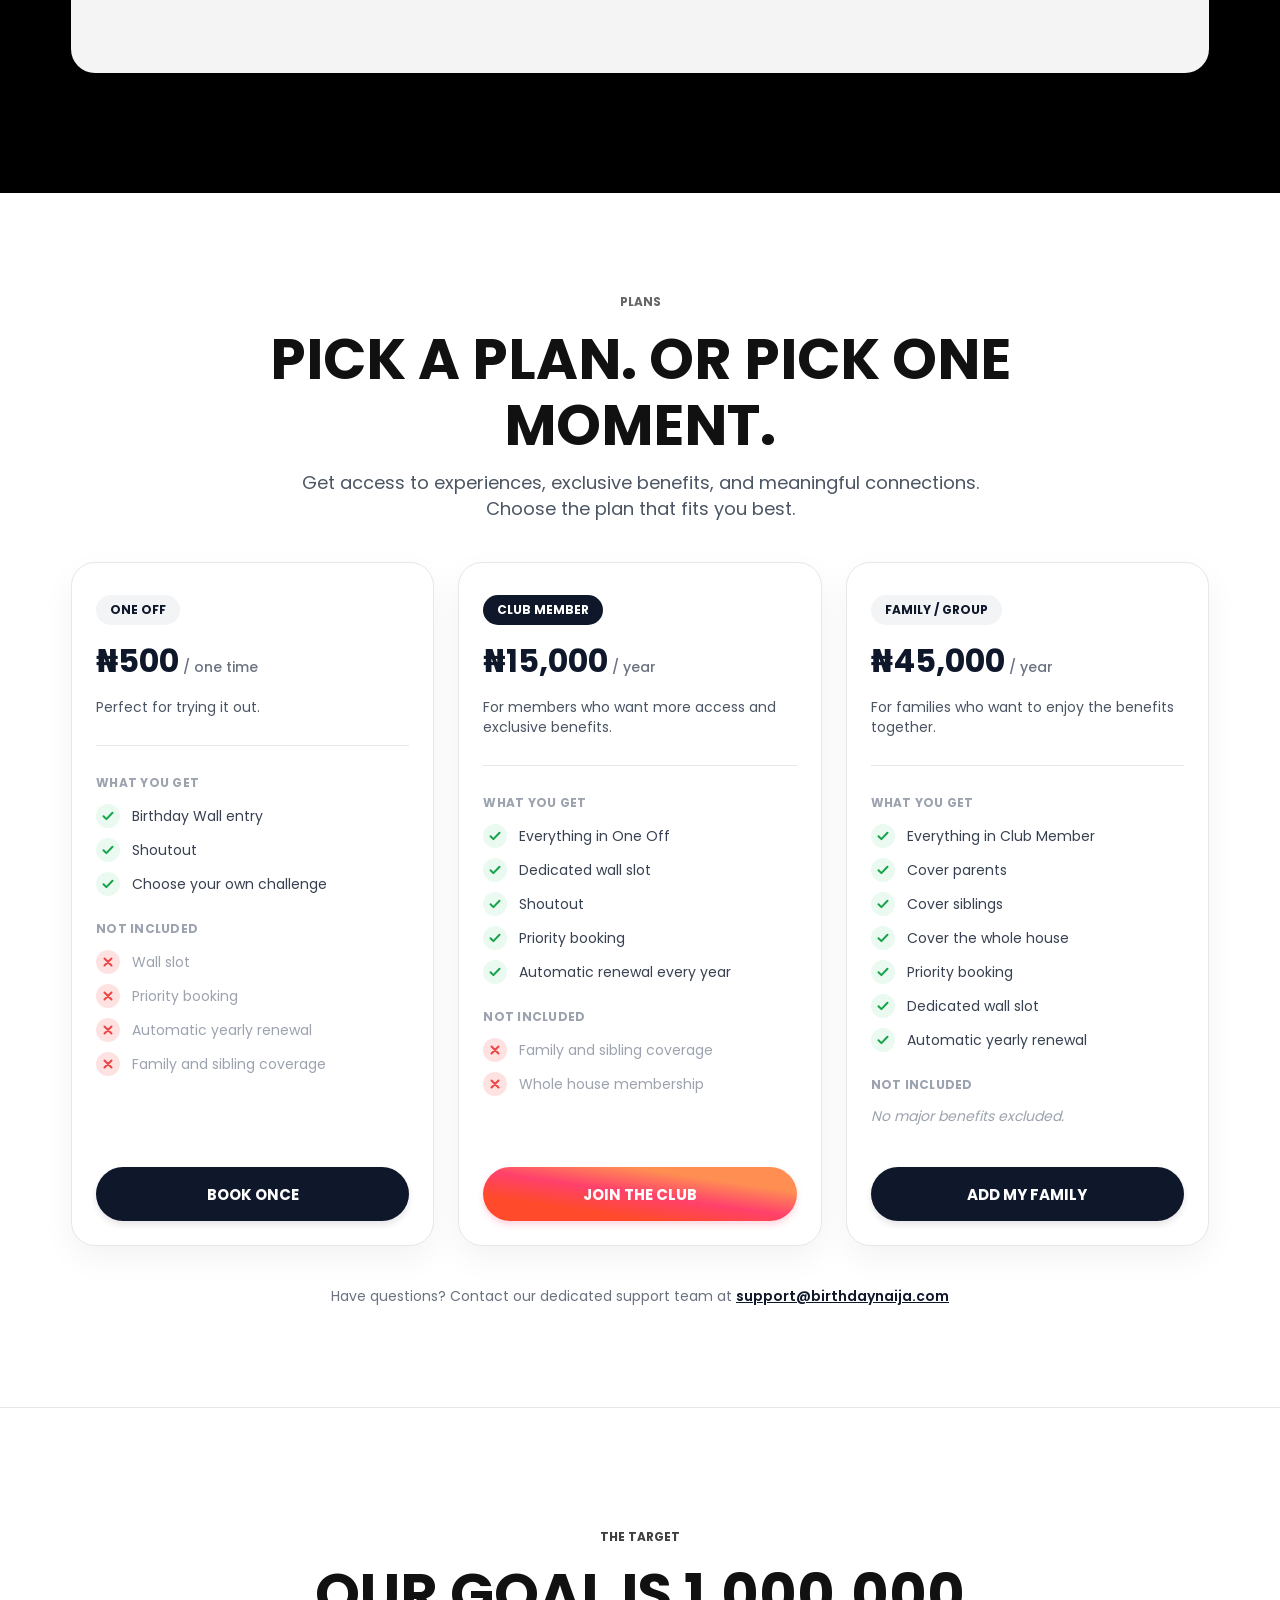
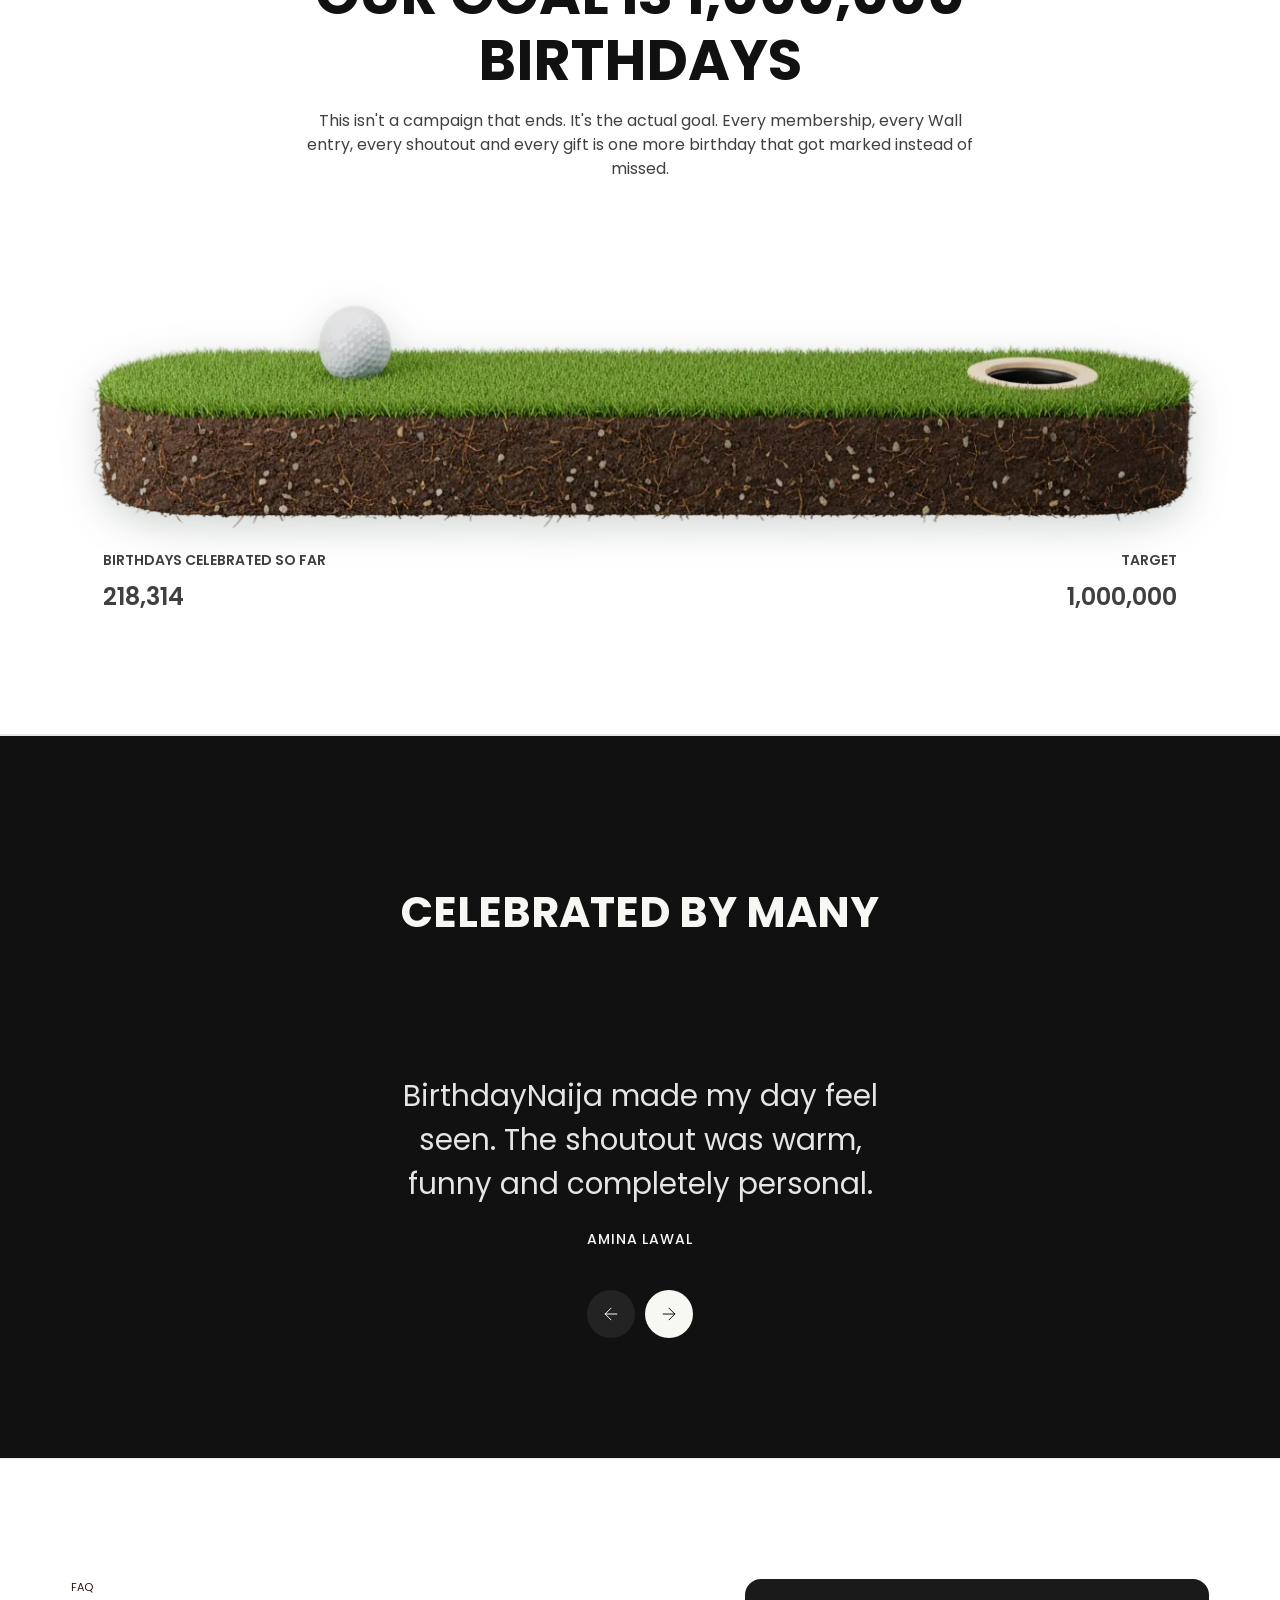
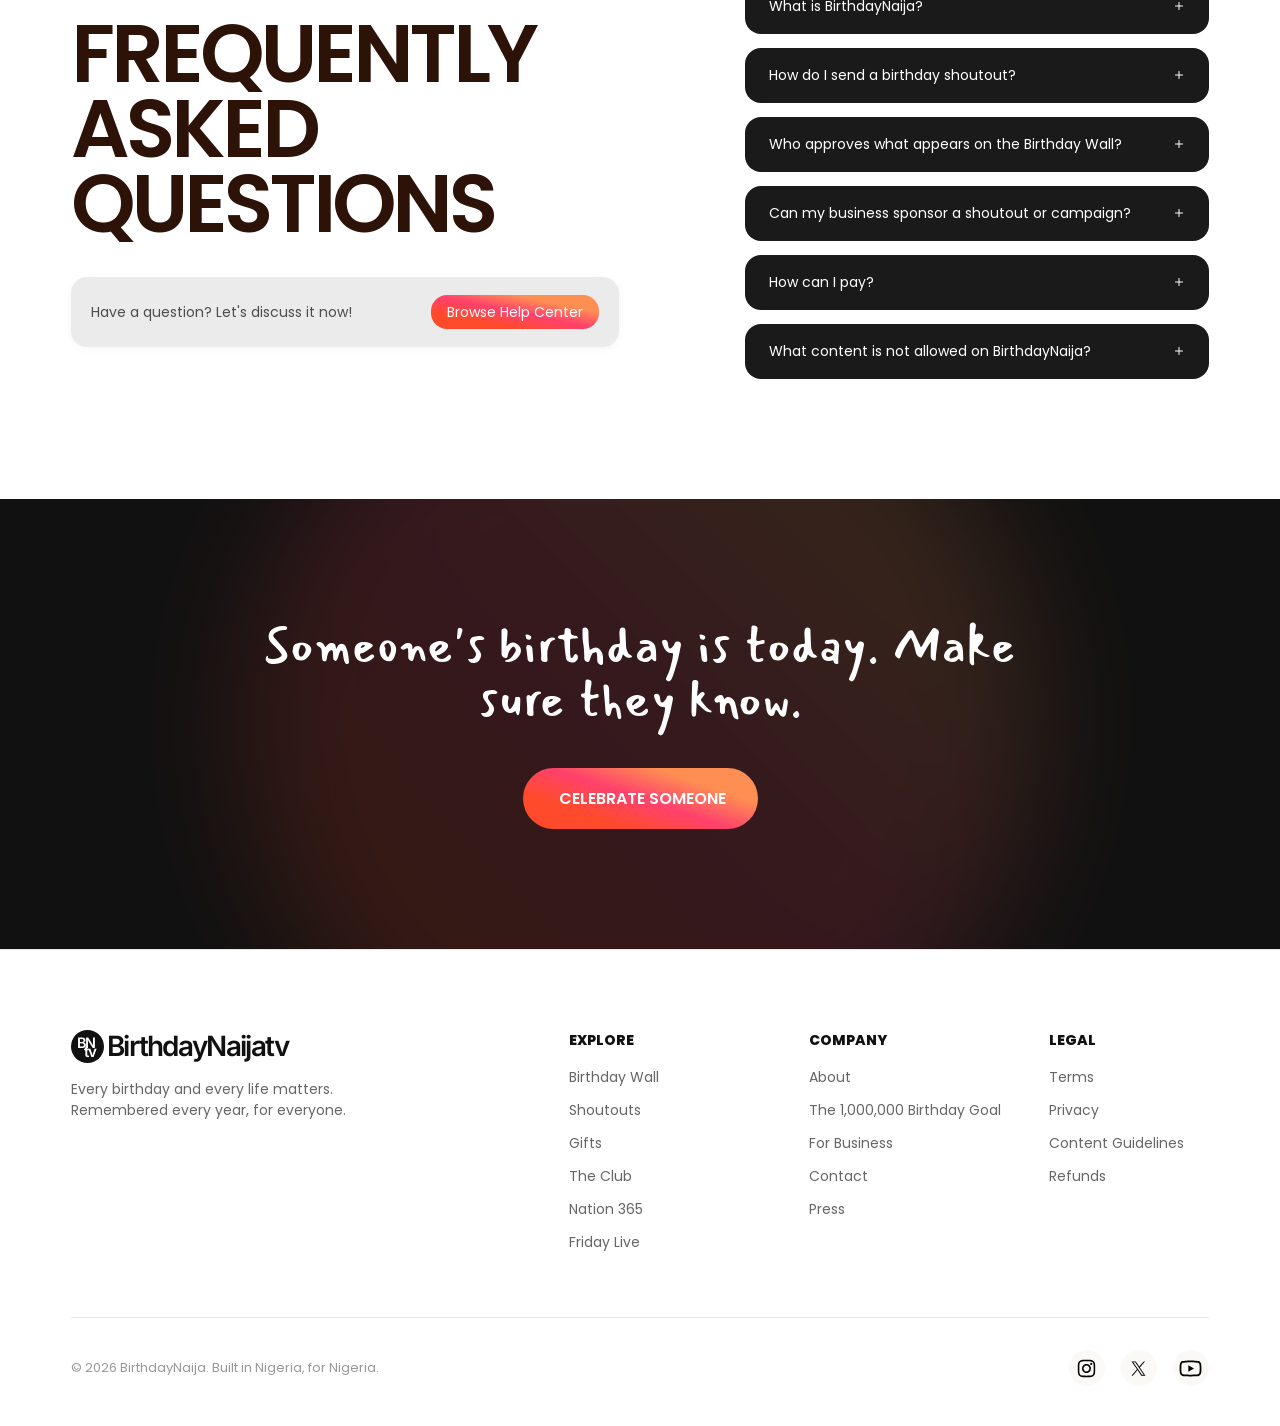
==== commit 416beb2a: "new" ====
--- a/index.html
+++ b/index.html
@@ -16,7 +16,7 @@
 <header class="nav" id="top">
   <div class="nav__inner">
     <a class="brand" href="#top" aria-label="BirthdayNaijatv home">
-      <span class="brand__mark" aria-hidden="true"><b>BN</b><i>tv</i></span>
+      <img class="brand__logo" src="assets/img/bn-logo.png" alt="" width="40" height="40">
       <span class="brand__word">BirthdayNaijatv</span>
     </a>
     <nav class="nav__links" aria-label="Primary">
--- a/assets/css/styles.css
+++ b/assets/css/styles.css
@@ -147,7 +147,8 @@
 .nav__links a::after, .nav__signin::after { content: ""; position: absolute; left: 0; right: 0; bottom: -4px; height: 2px; border-radius: 2px; background: linear-gradient(90deg, var(--g1), var(--g2), var(--g3)); transform: scaleX(0); transform-origin: left; transition: transform .35s var(--ease); }
 .nav__links a:hover::after, .nav__signin:hover::after { transform: scaleX(1); }
 .nav__actions { display: flex; align-items: center; gap: 16px; }
-.nav__login { font-family: var(--poppins); font-weight: 600; font-size: 14px; color: var(--ink); white-space: nowrap; transition: color .3s var(--ease); }
+.brand__logo { width: 38px; height: 38px; display: block; flex: none; }
+.nav__login { font-family: var(--poppins); font-weight: 600; font-size: 14px; color: var(--ink); white-space: nowrap; flex: none; transition: color .3s var(--ease); }
 .nav__login:hover { color: var(--red); }
 .nav__signin { font-weight: 600; font-size: 14px; line-height: 21px; }
 .nav__menu { display: none; width: 24px; height: 24px; }
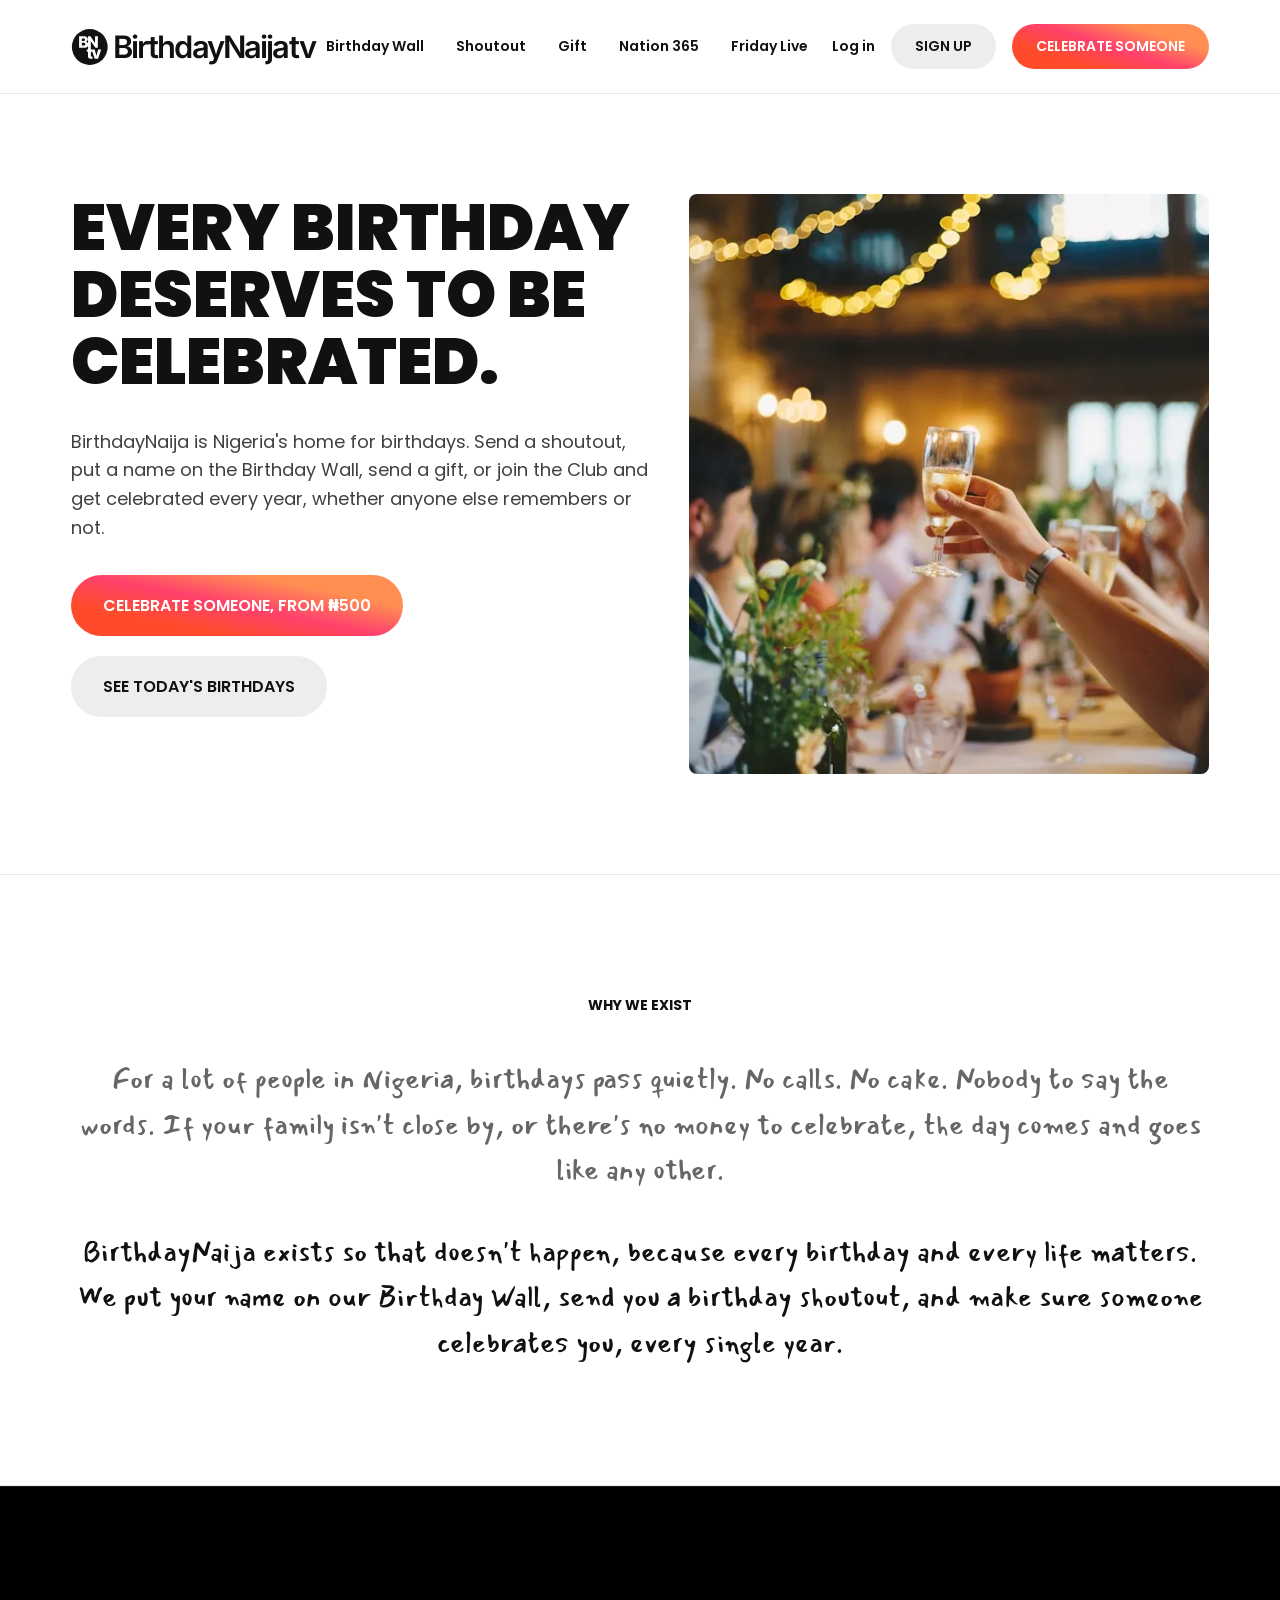
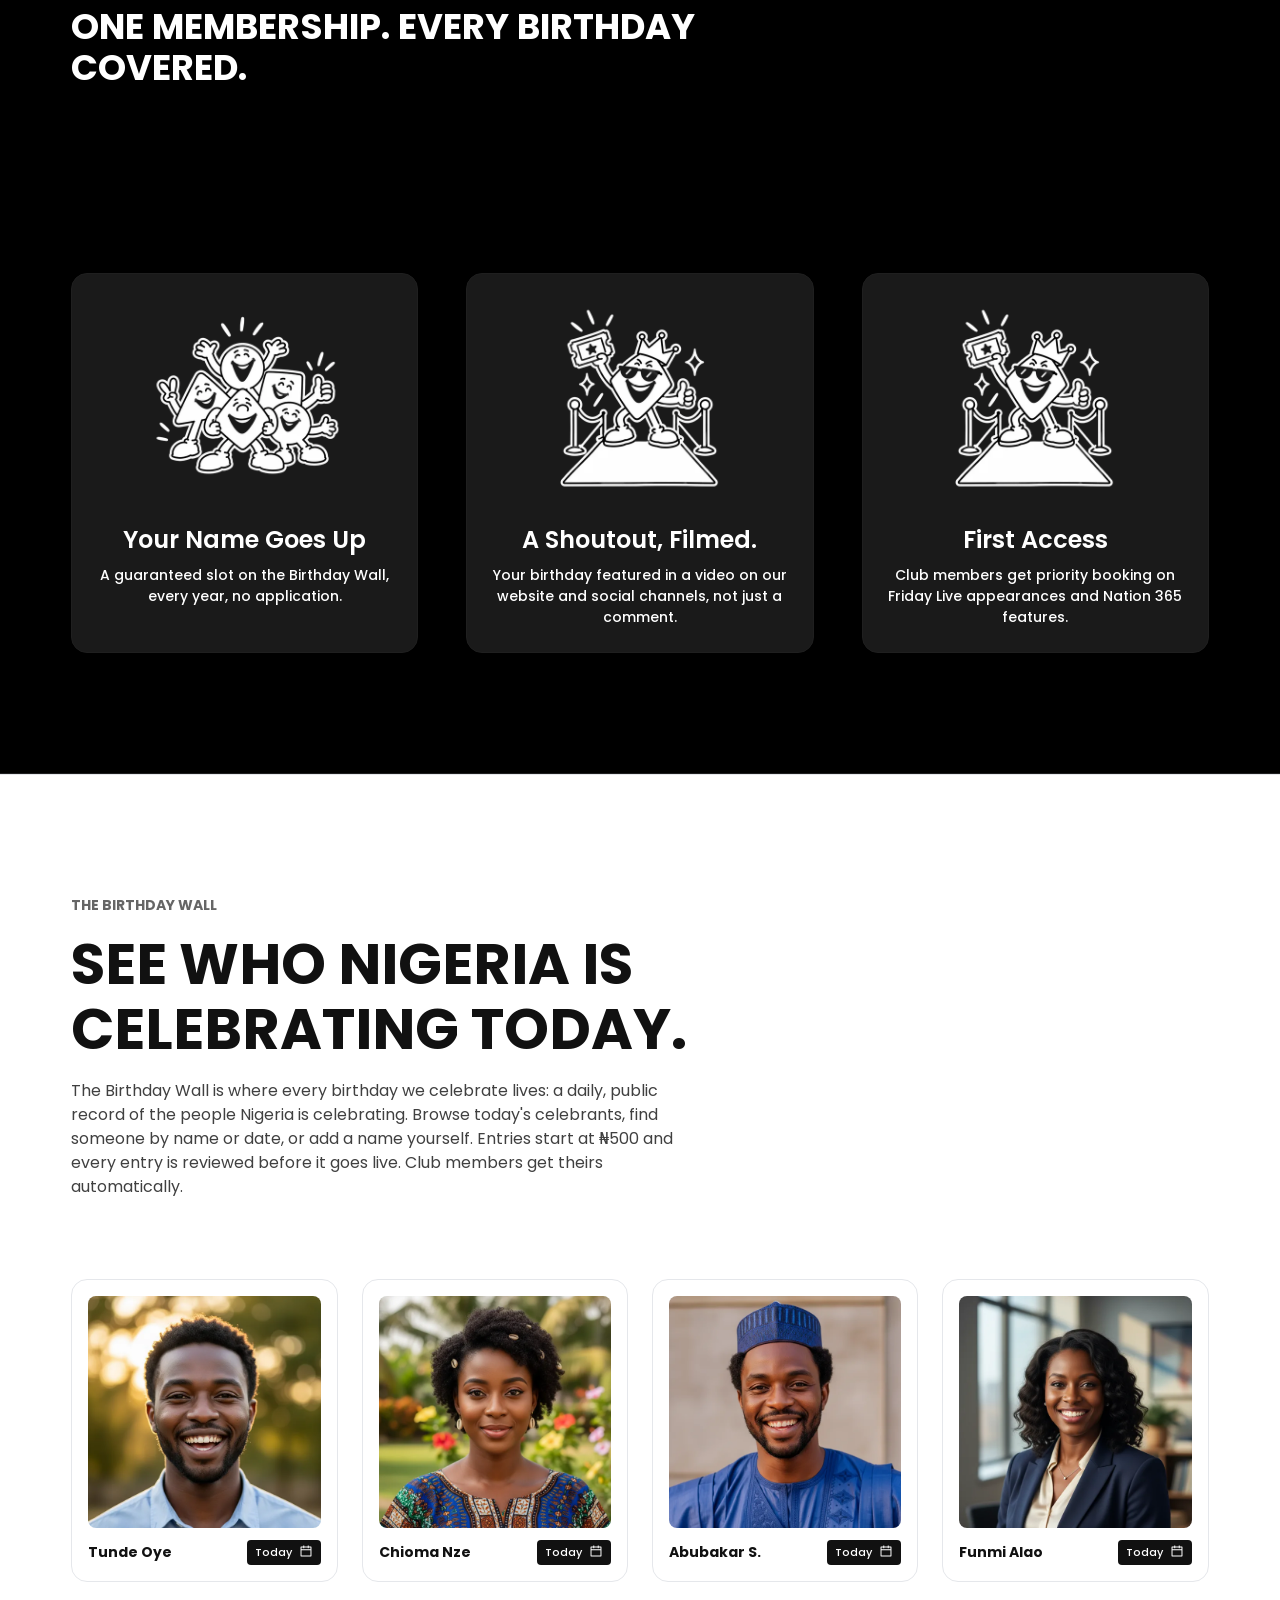
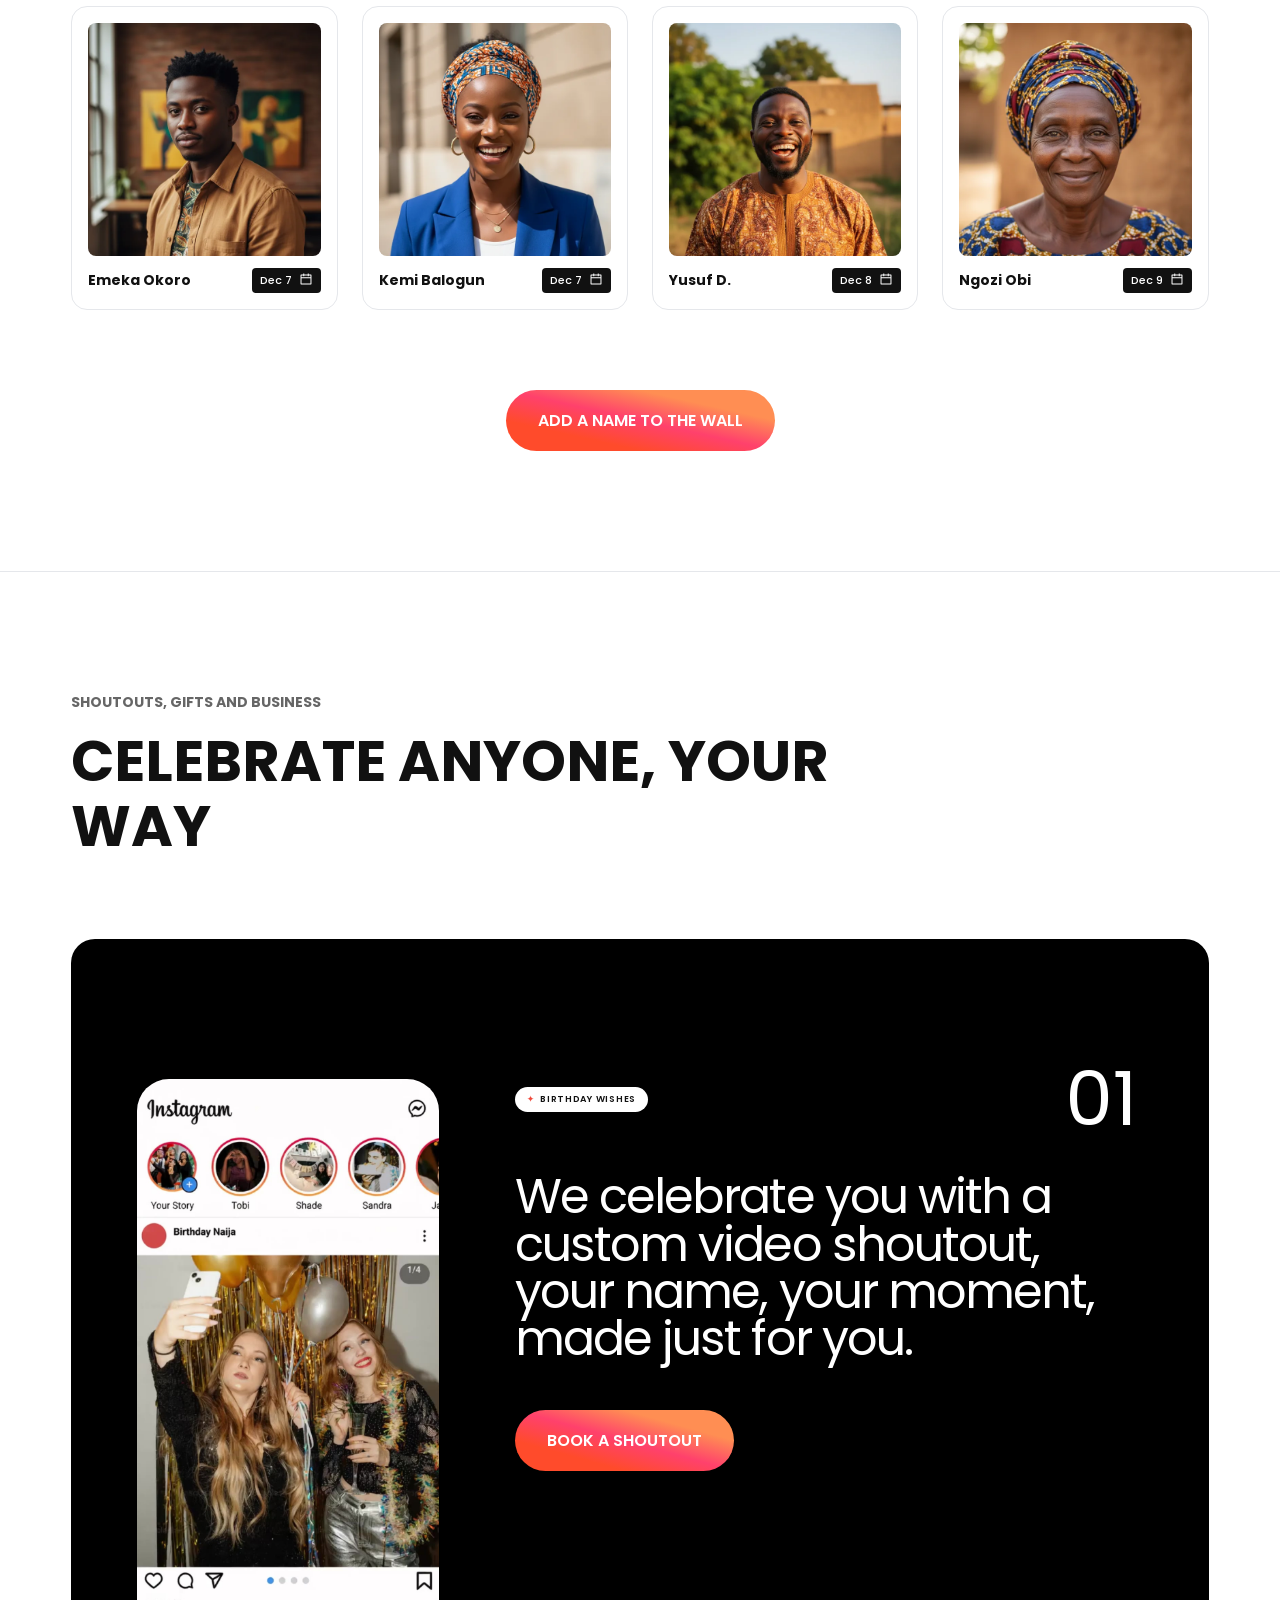
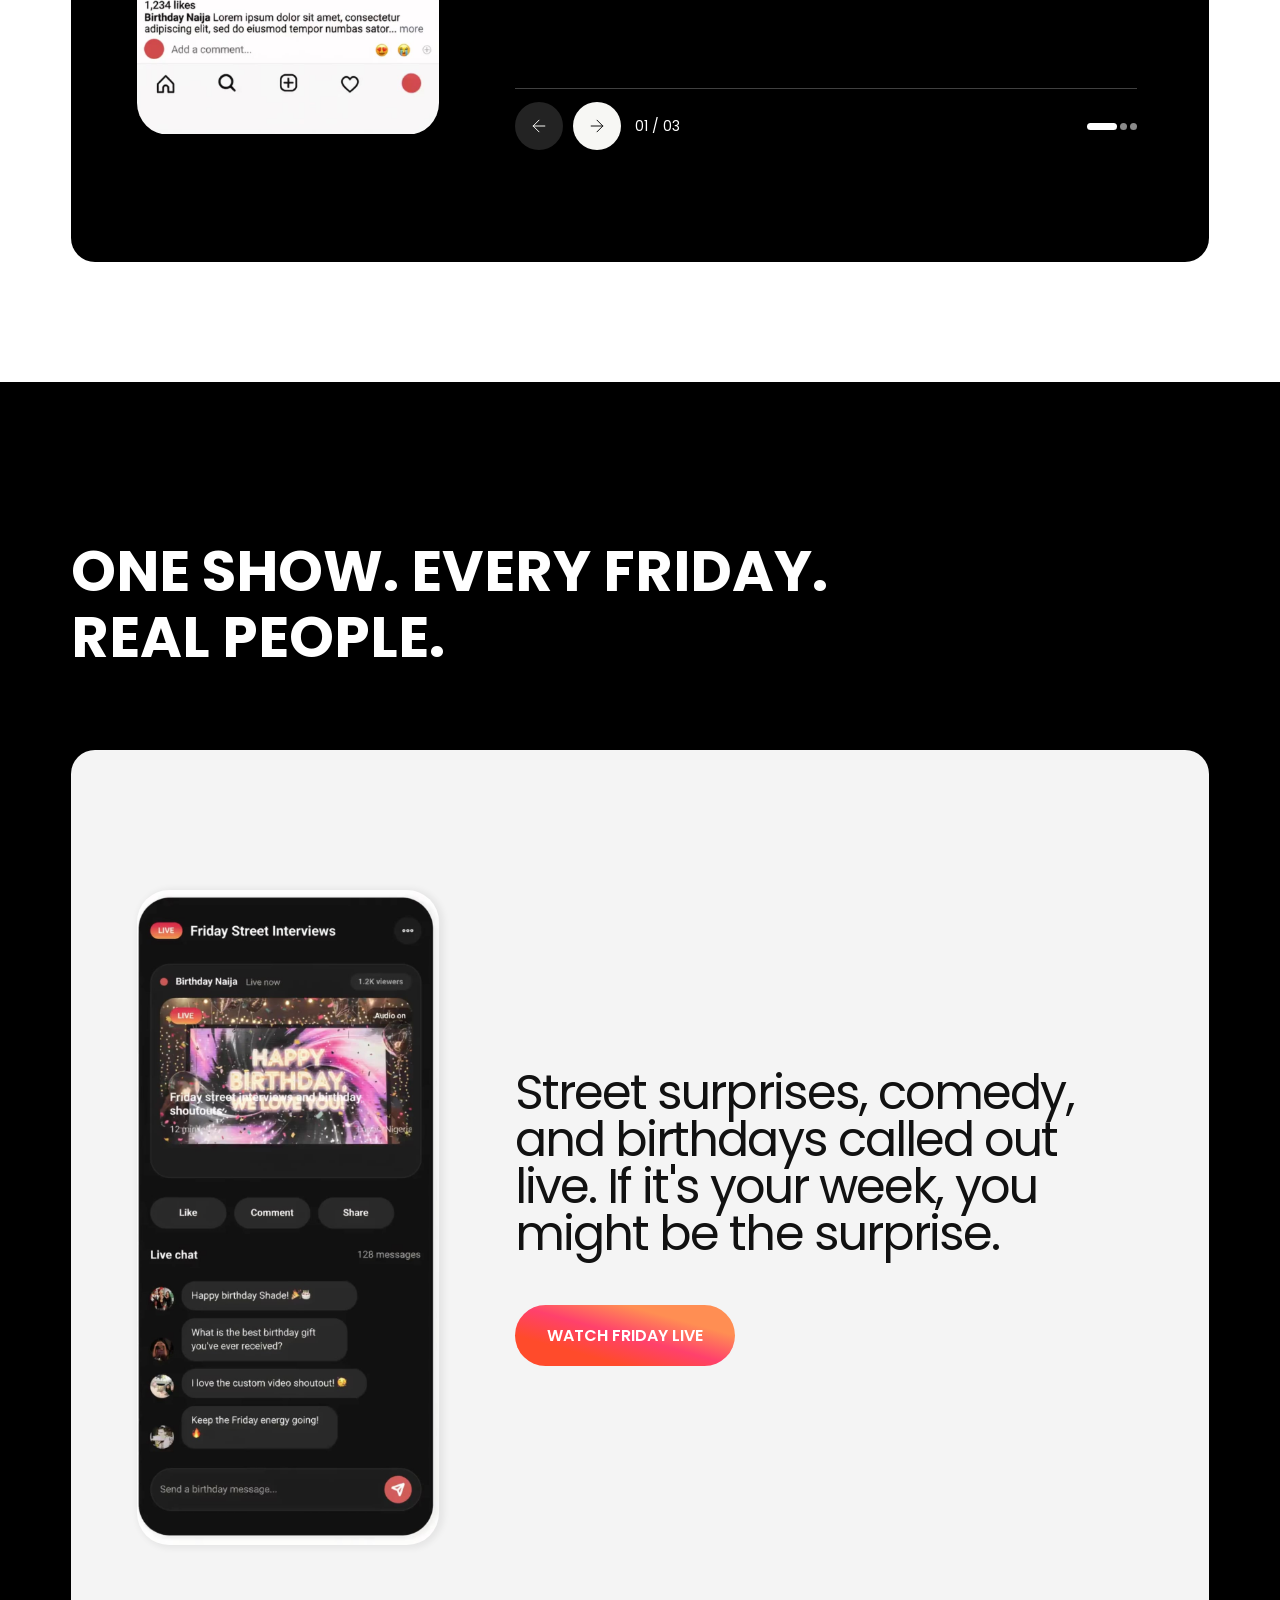
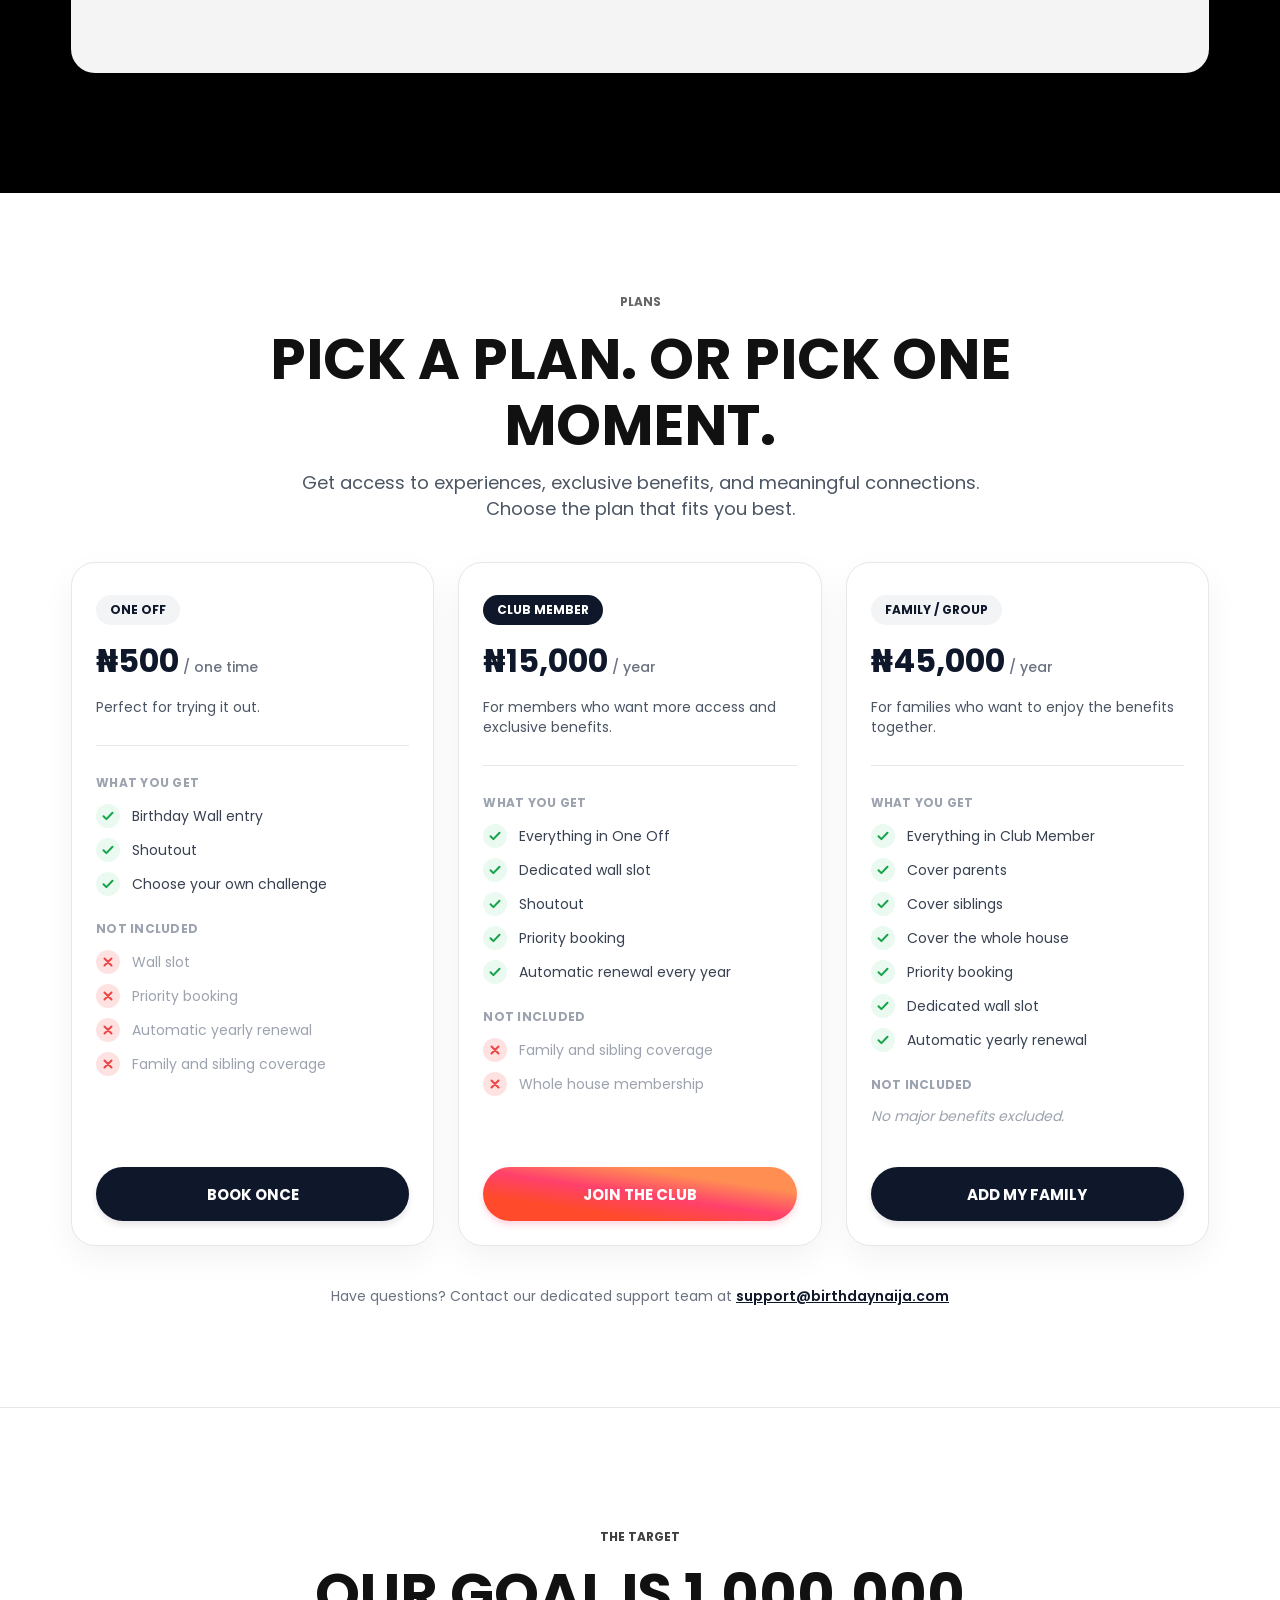
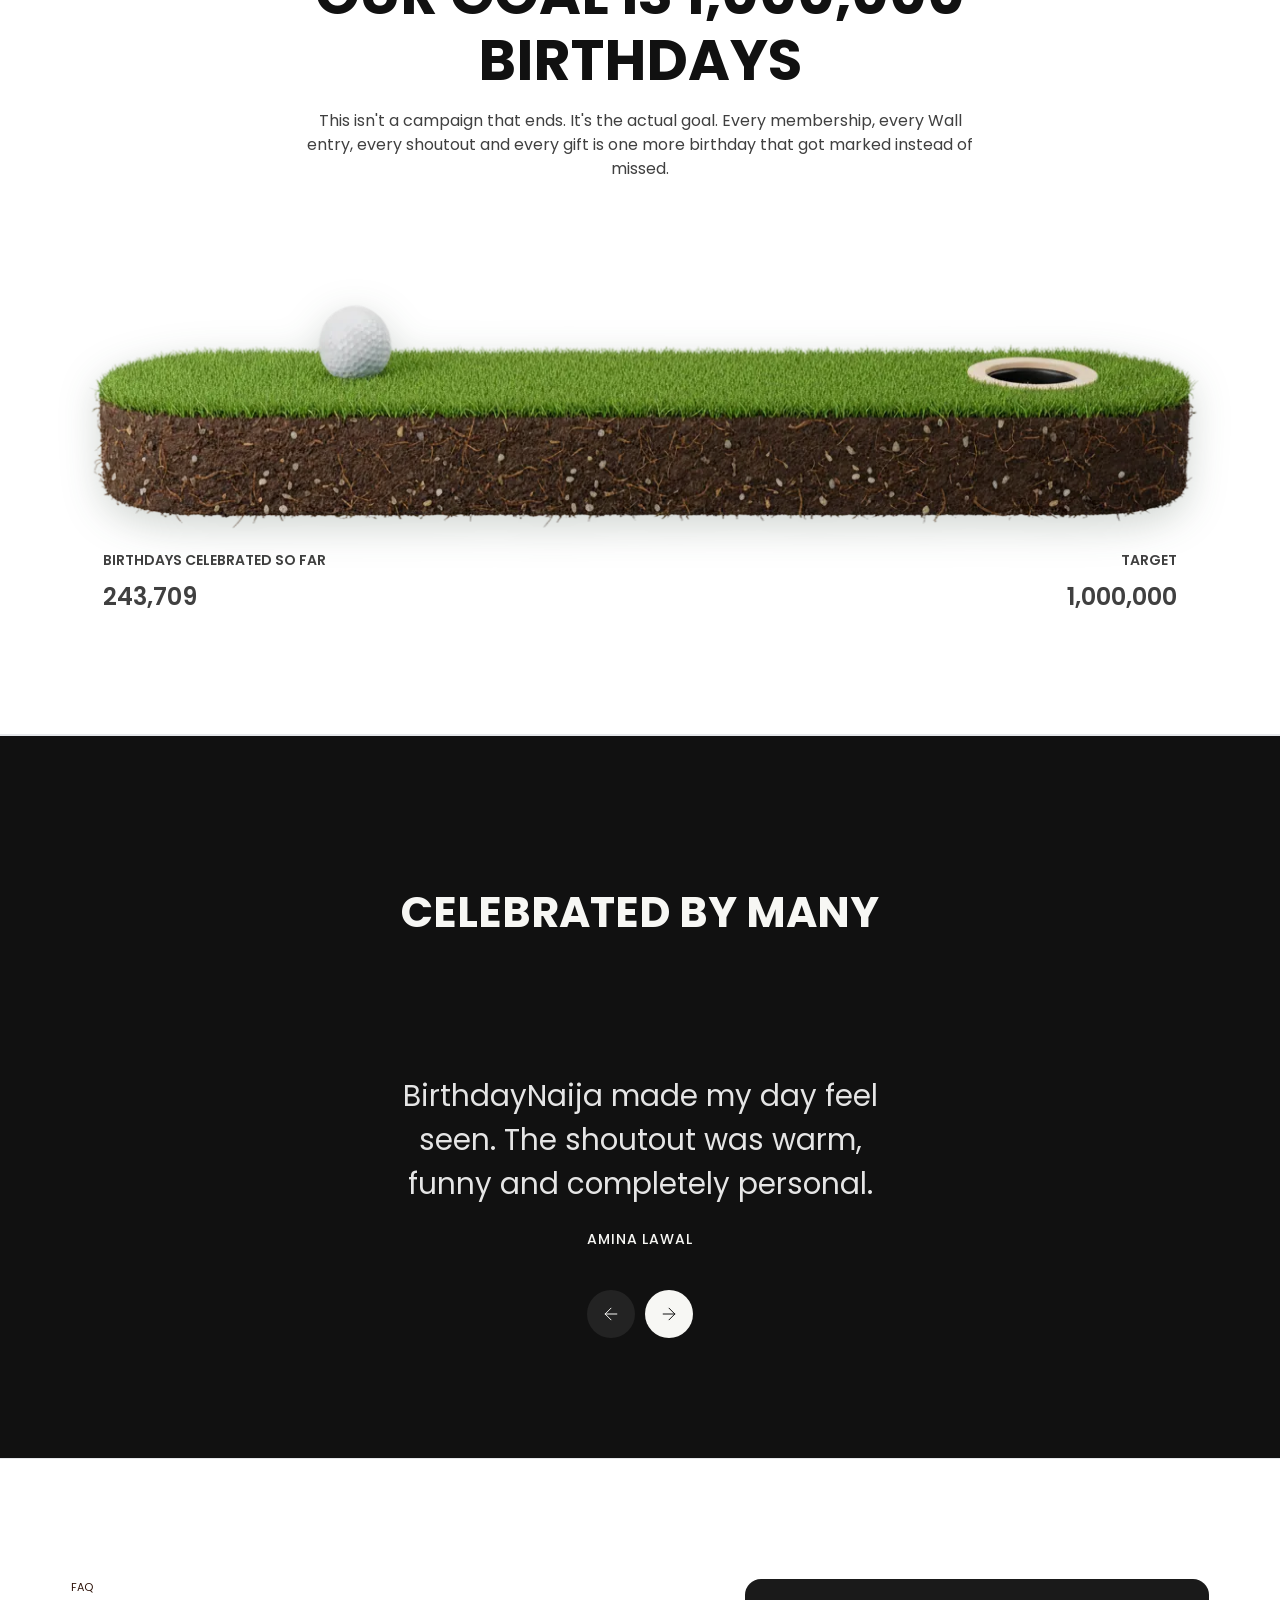
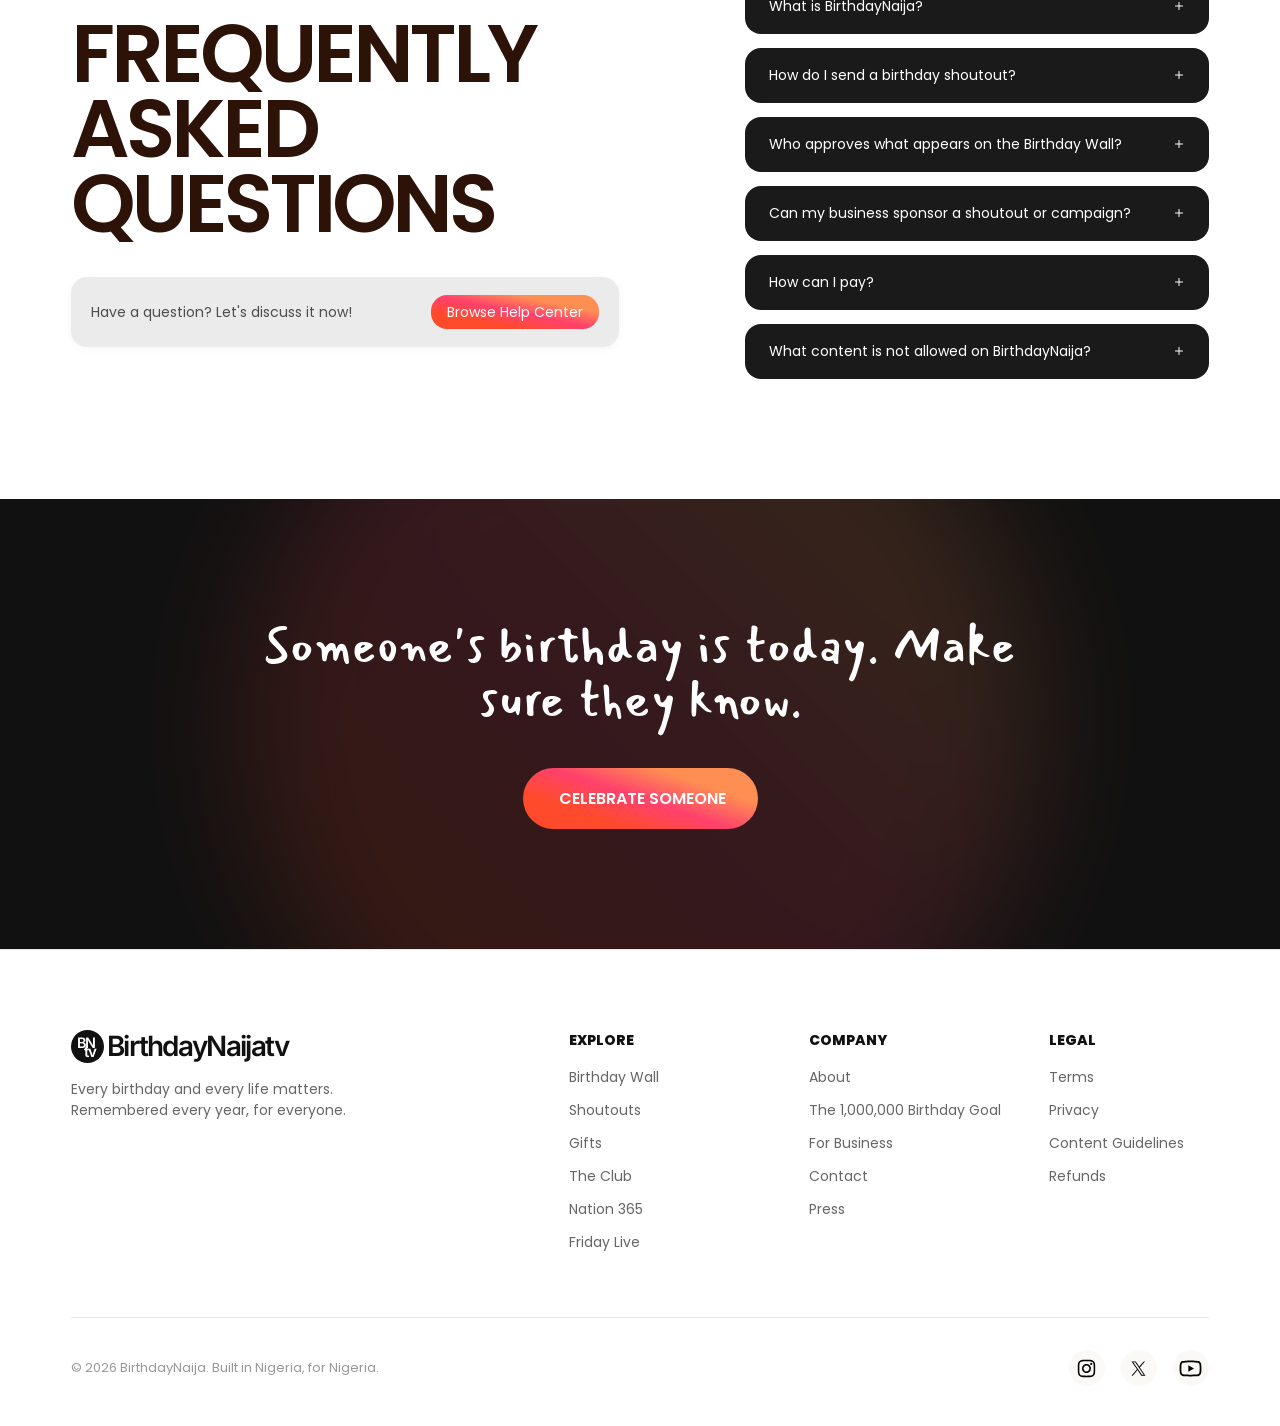
==== commit 3c2b02b8: "new" ====
--- a/index.html
+++ b/index.html
@@ -16,7 +16,7 @@
 <header class="nav" id="top">
   <div class="nav__inner">
     <a class="brand" href="#top" aria-label="BirthdayNaijatv home">
-      <img class="brand__logo" src="assets/img/bn-logo.png" alt="" width="40" height="40">
+      <img class="brand__logo" src="assets/img/bn-logo.svg" alt="" width="40" height="40">
       <span class="brand__word">BirthdayNaijatv</span>
     </a>
     <nav class="nav__links" aria-label="Primary">
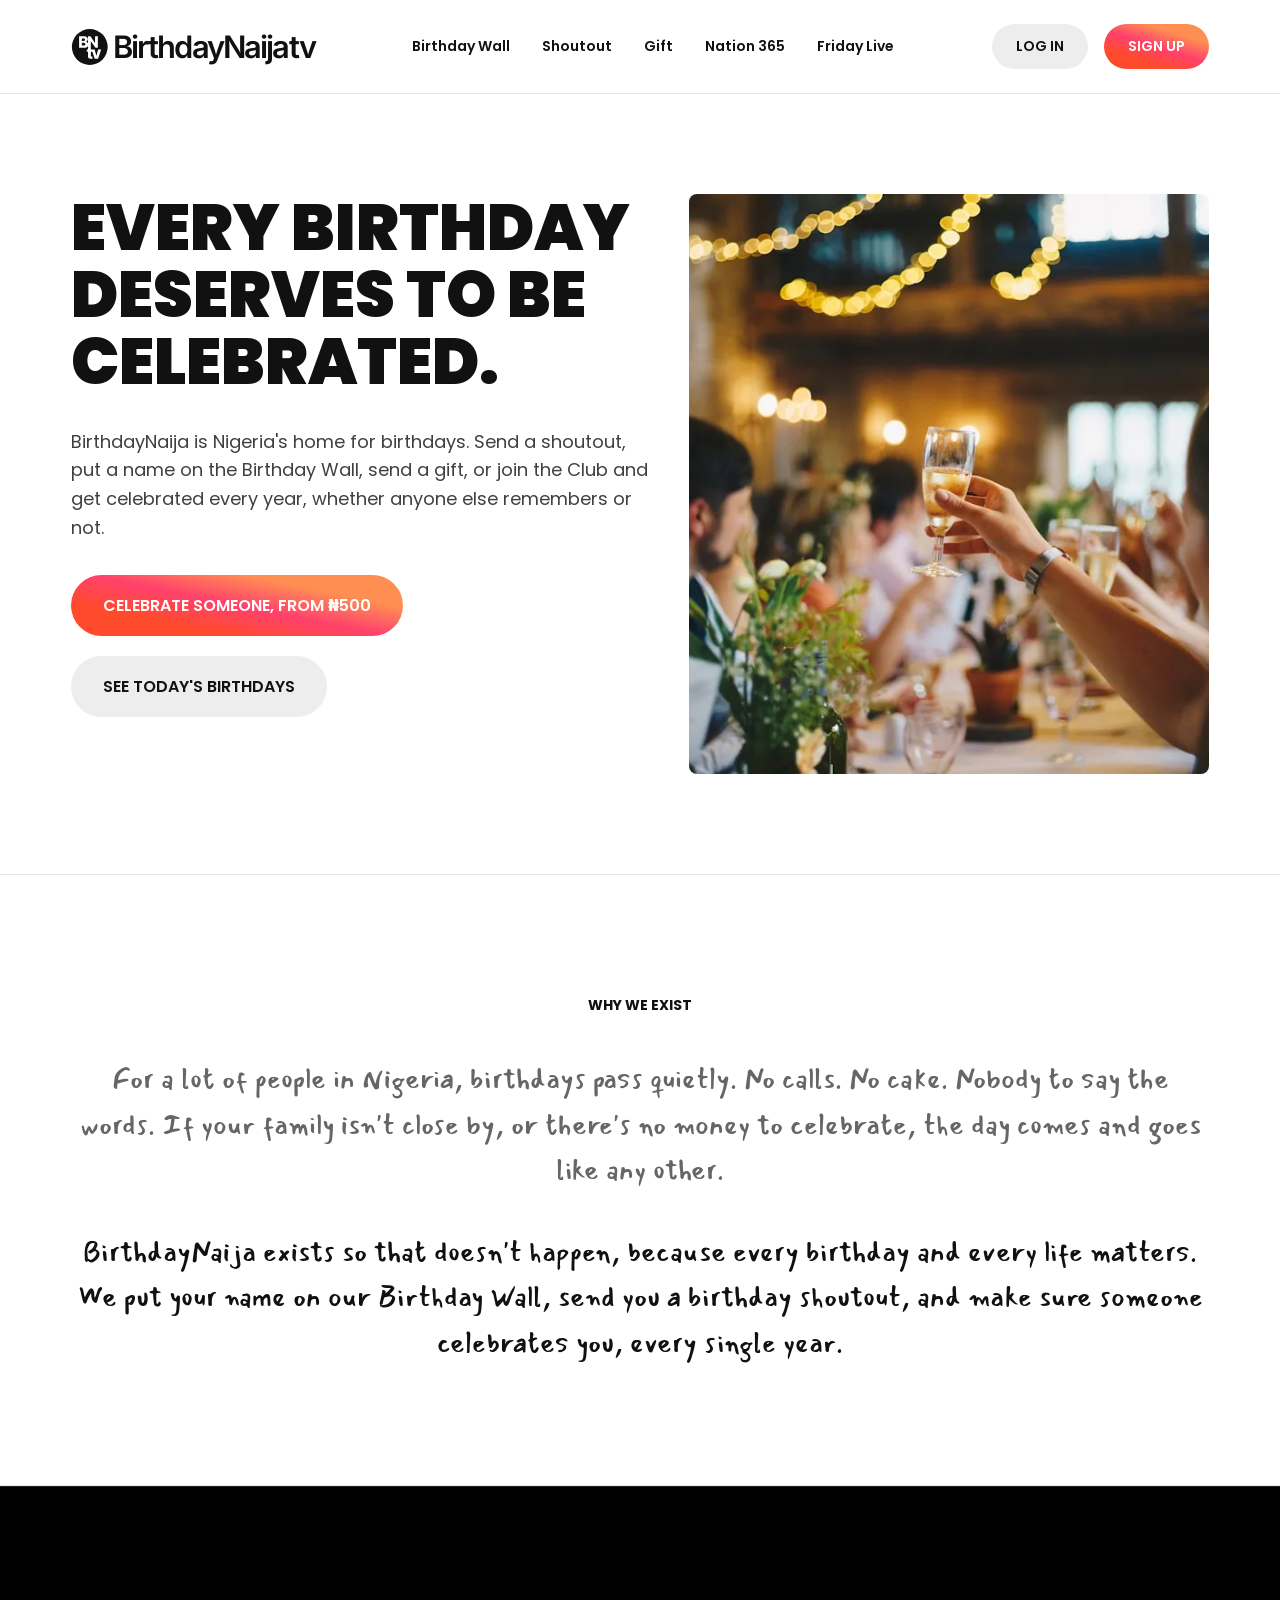
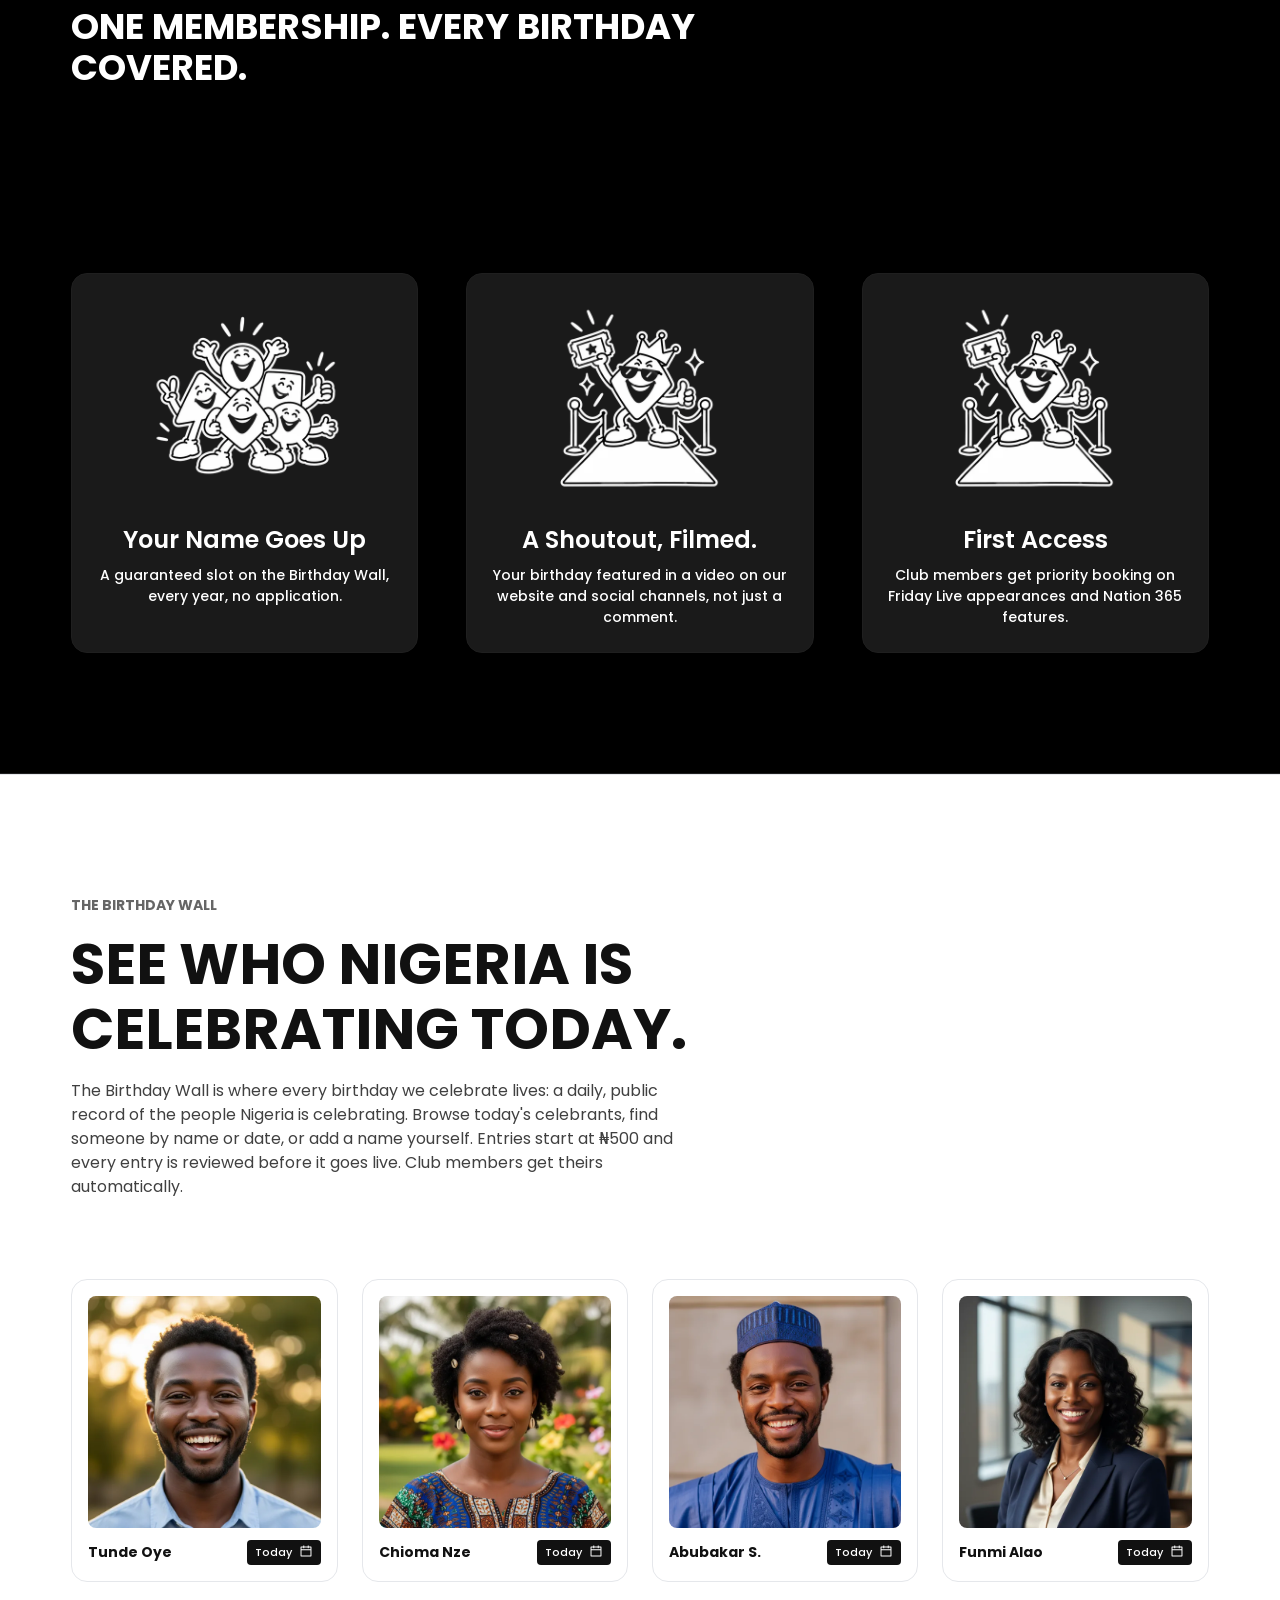
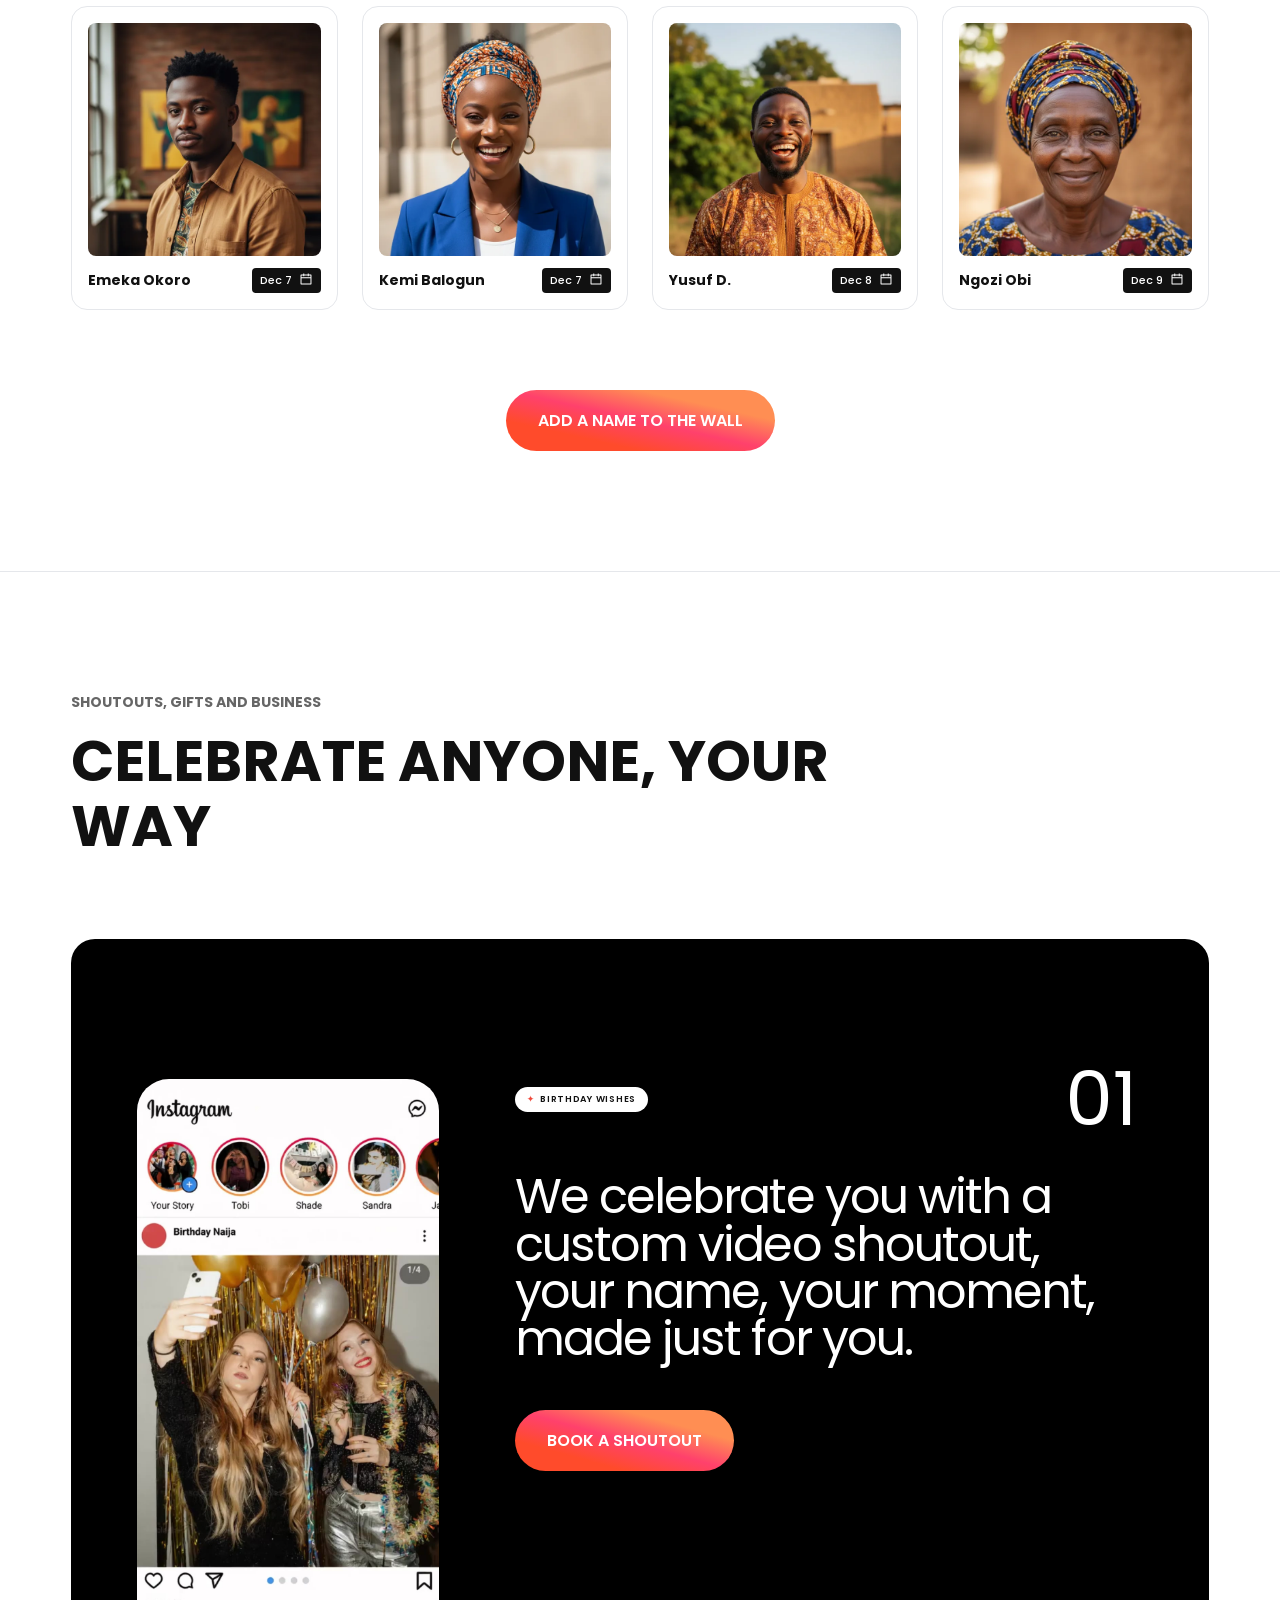
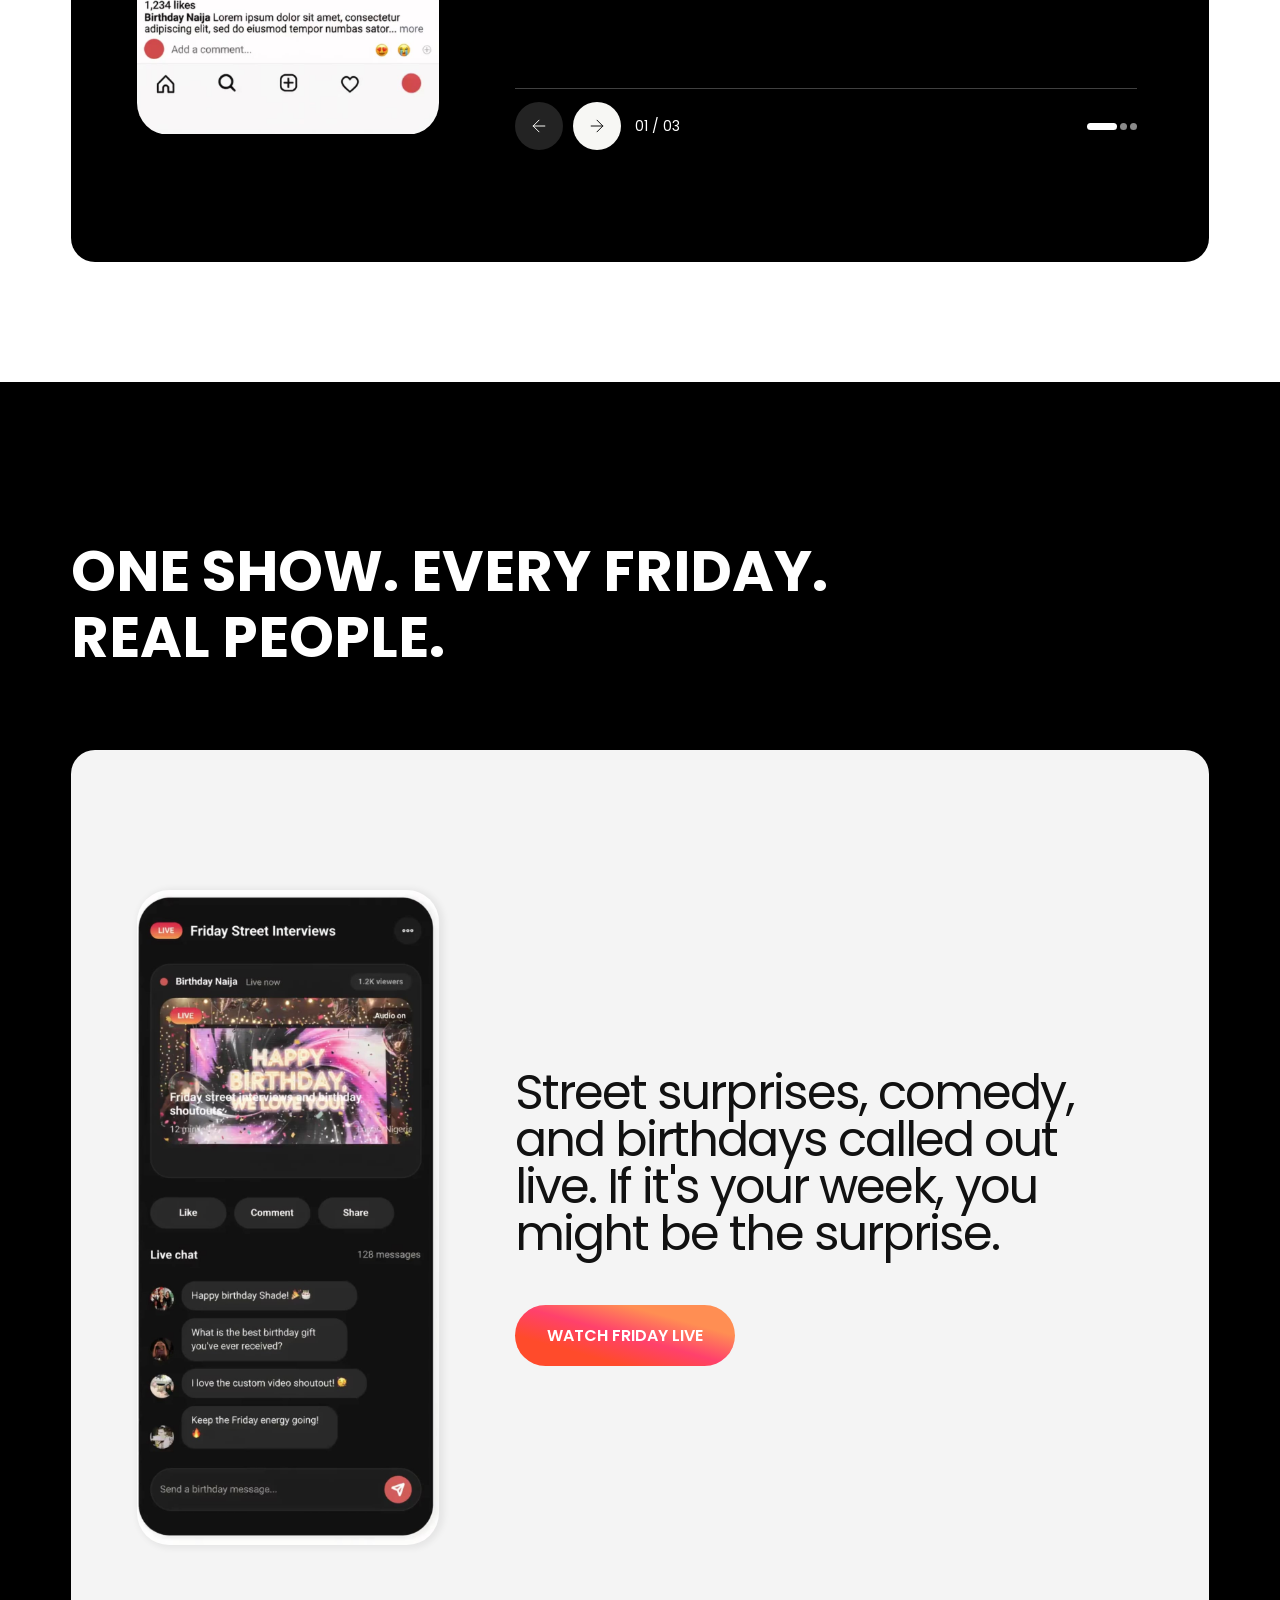
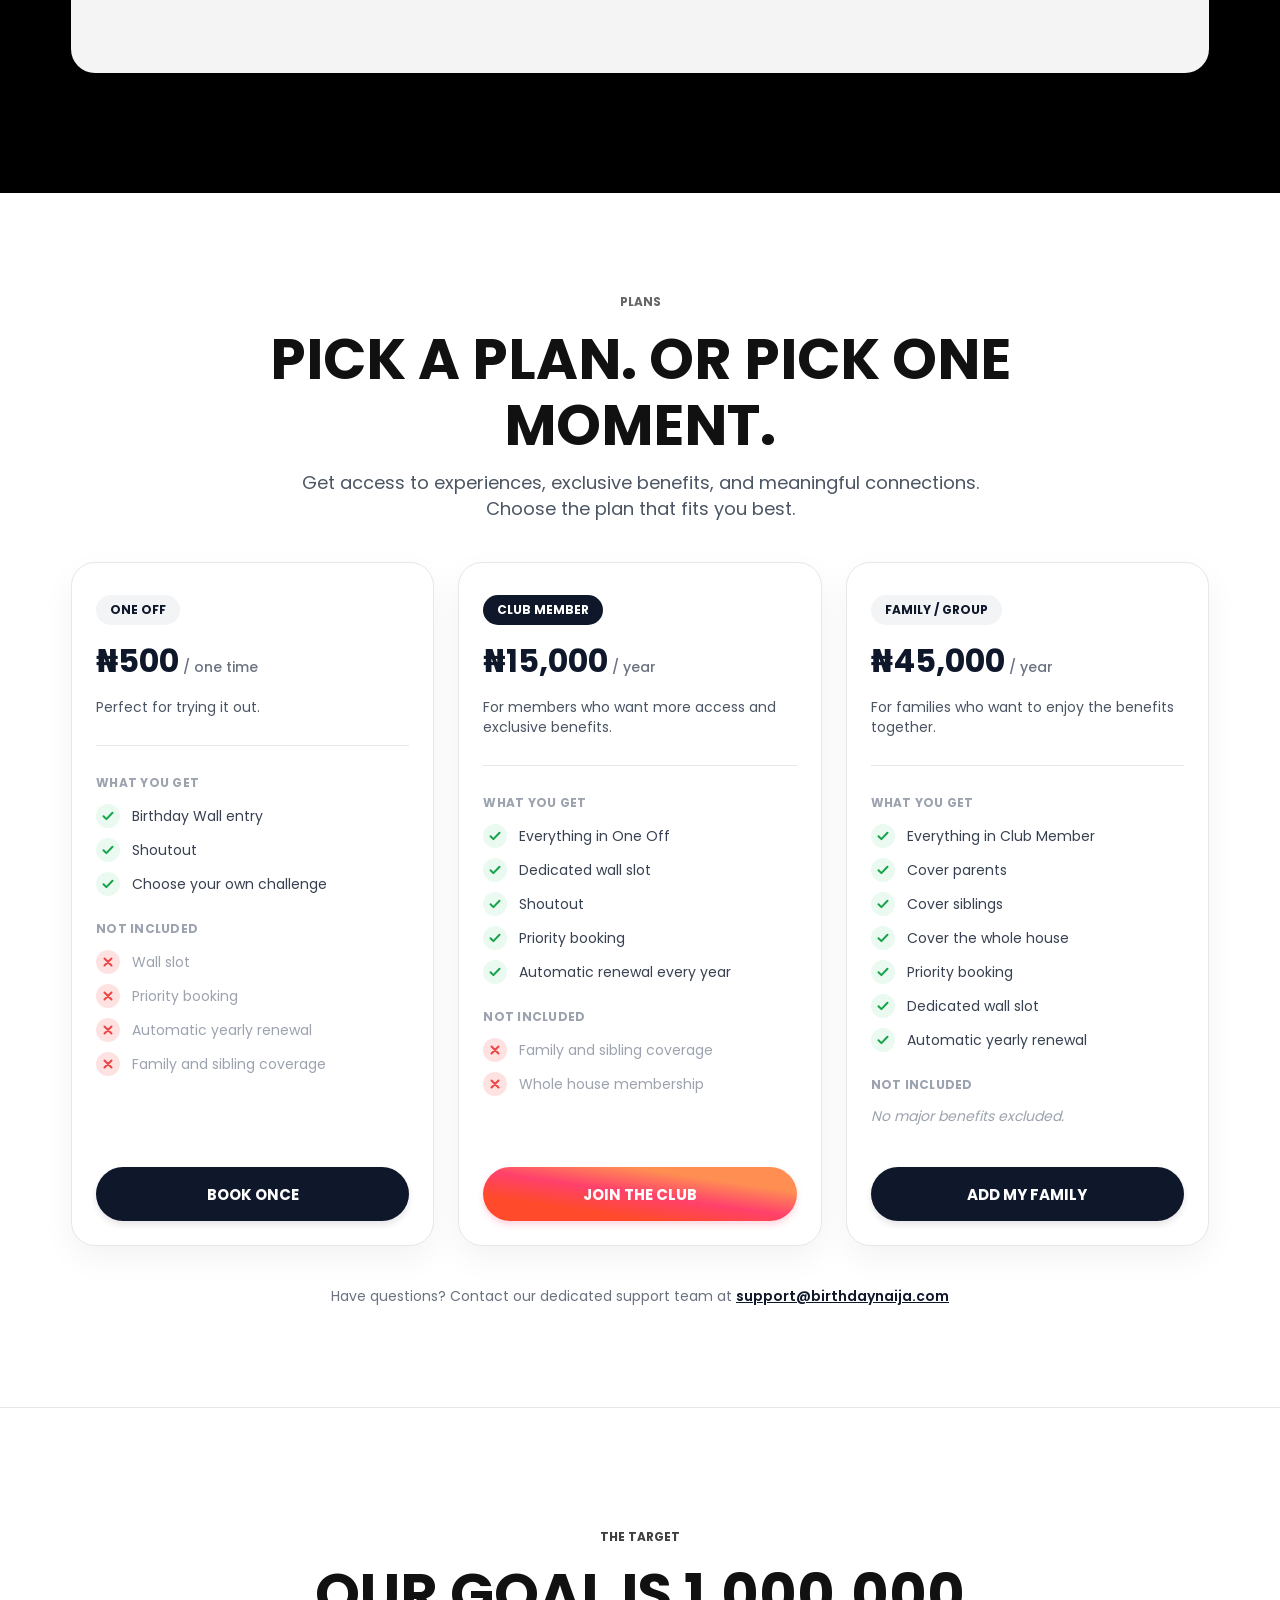
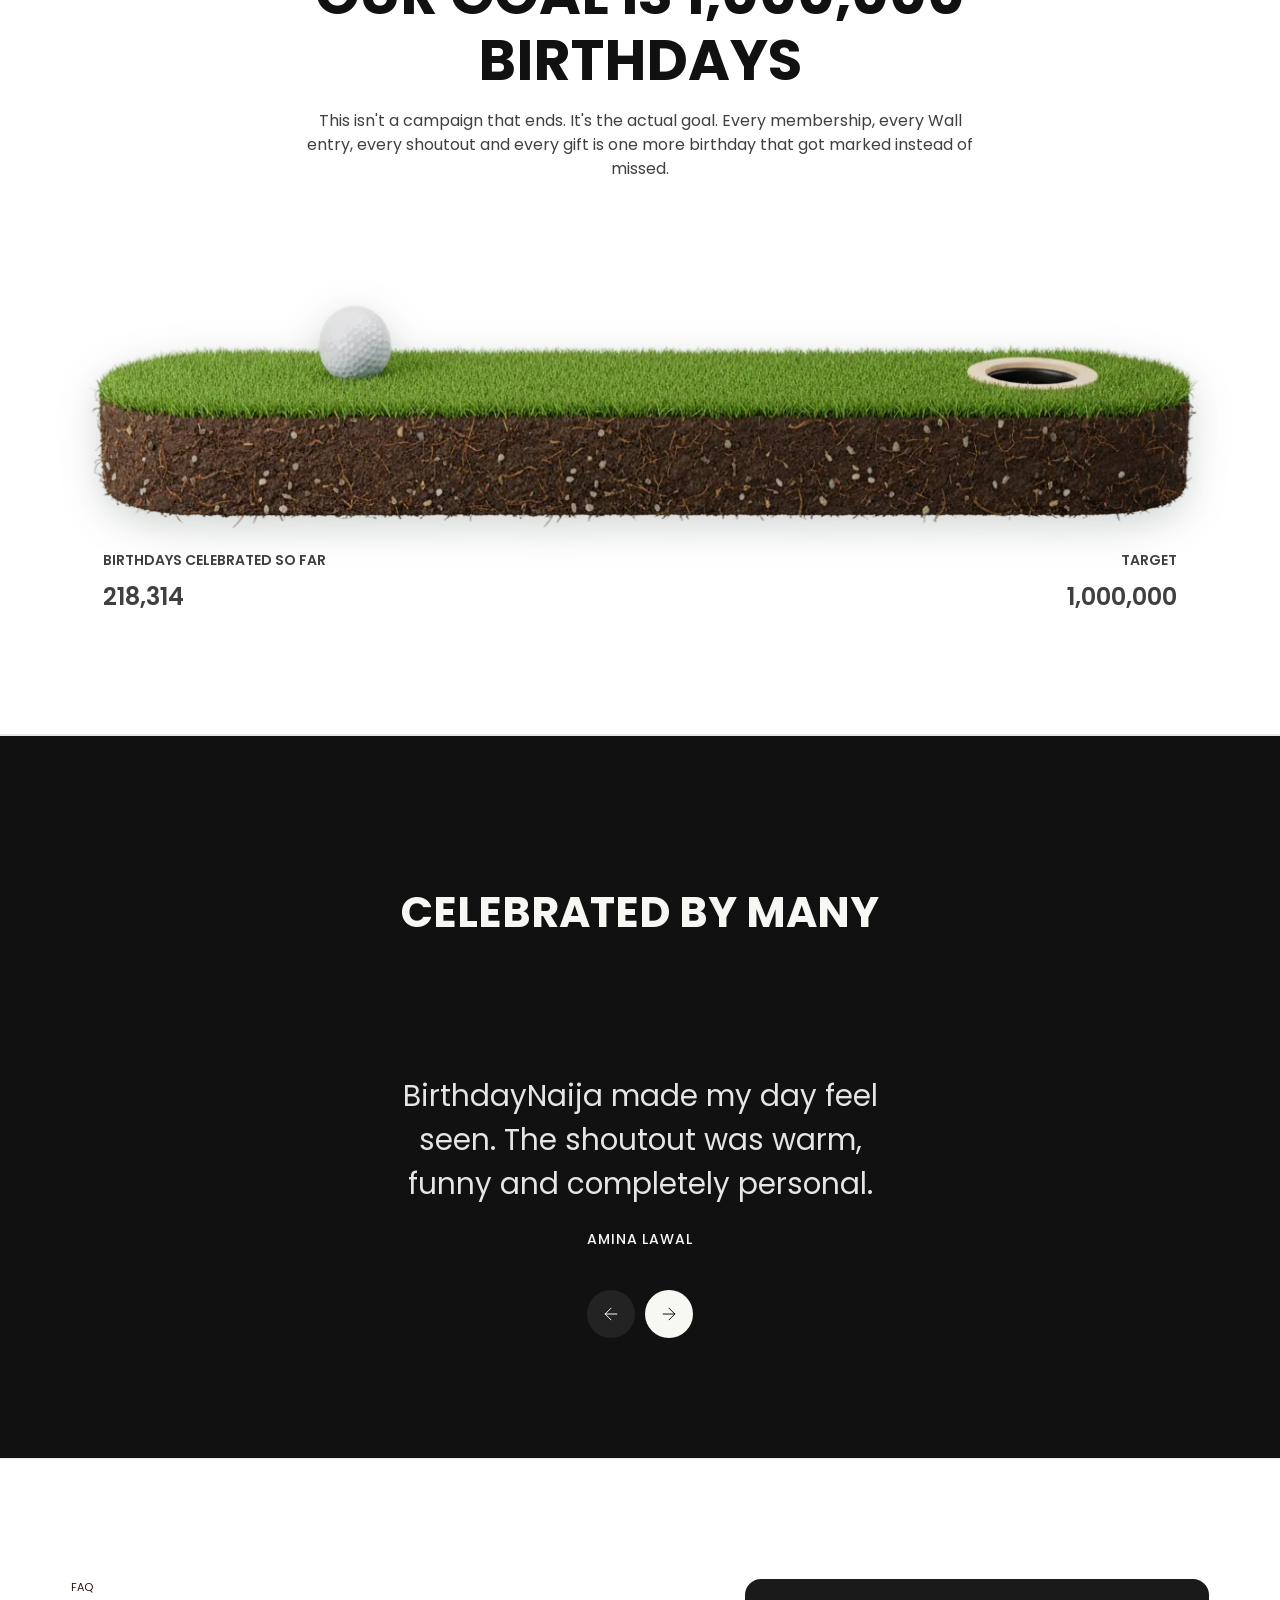
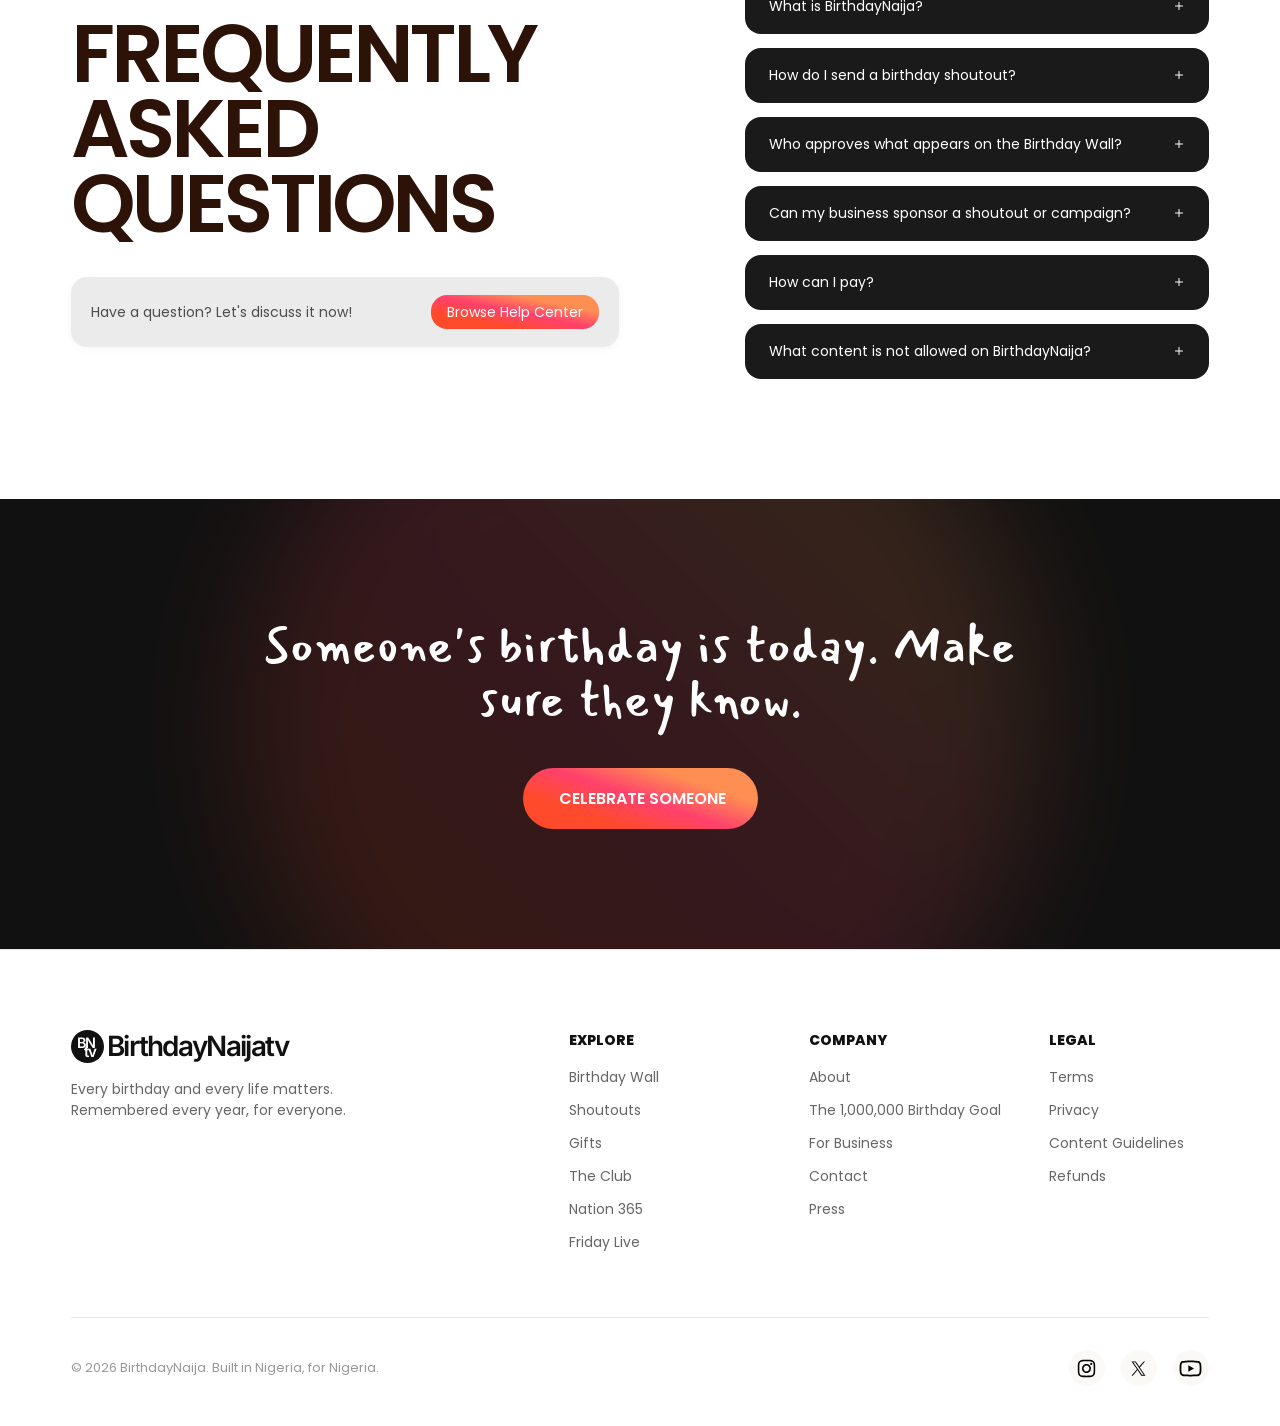
==== commit 89c95fc1: "new" ====
--- a/index.html
+++ b/index.html
@@ -27,9 +27,8 @@
       <a href="#friday-live">Friday Live</a>
     </nav>
     <div class="nav__actions">
-      <a class="nav__login" href="login.html">Log in</a>
-      <a class="btn btn--grey btn--nav" href="register.html">Sign up</a>
-      <a class="btn btn--grad btn--nav" href="form.html?plan=oneoff">Celebrate someone</a>
+      <a class="btn btn--grey btn--nav" href="login.html">Log in</a>
+      <a class="btn btn--grad btn--nav" href="register.html">Sign up</a>
     </div>
     <button class="nav__menu" aria-label="Open menu" aria-expanded="false" aria-controls="mobile-menu">
       <span class="nav__burger" aria-hidden="true"><i></i><i></i><i></i></span>
@@ -55,8 +54,7 @@
     </nav>
     <div class="mobile-menu__bottom">
       <a class="btn btn--grey mobile-menu__cta" href="login.html">Log in</a>
-      <a class="btn btn--grey mobile-menu__cta" href="register.html">Sign up</a>
-      <a class="btn btn--grad mobile-menu__cta" href="form.html?plan=oneoff">Celebrate someone</a>
+      <a class="btn btn--grad mobile-menu__cta" href="register.html">Sign up</a>
       <div class="mobile-menu__socials">
         <p>Connect with the club</p>
         <div class="mobile-menu__social-row">
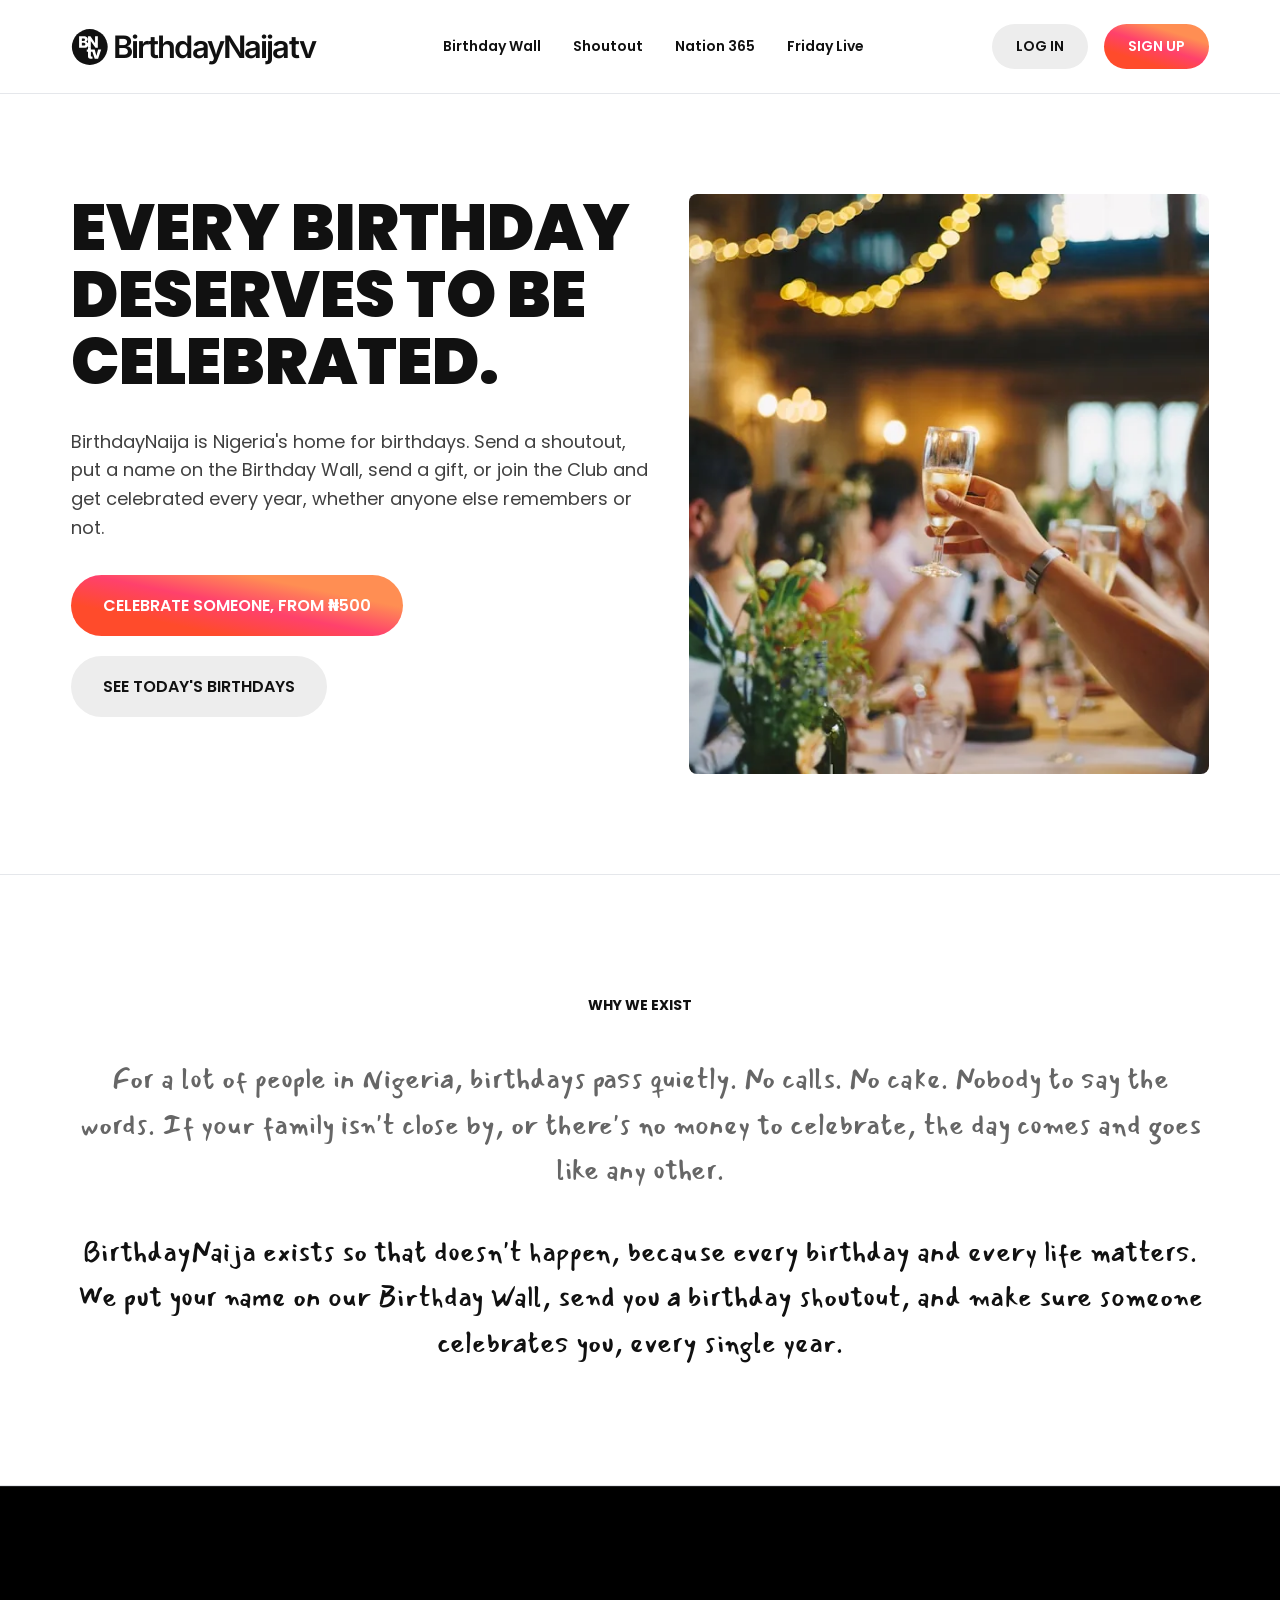
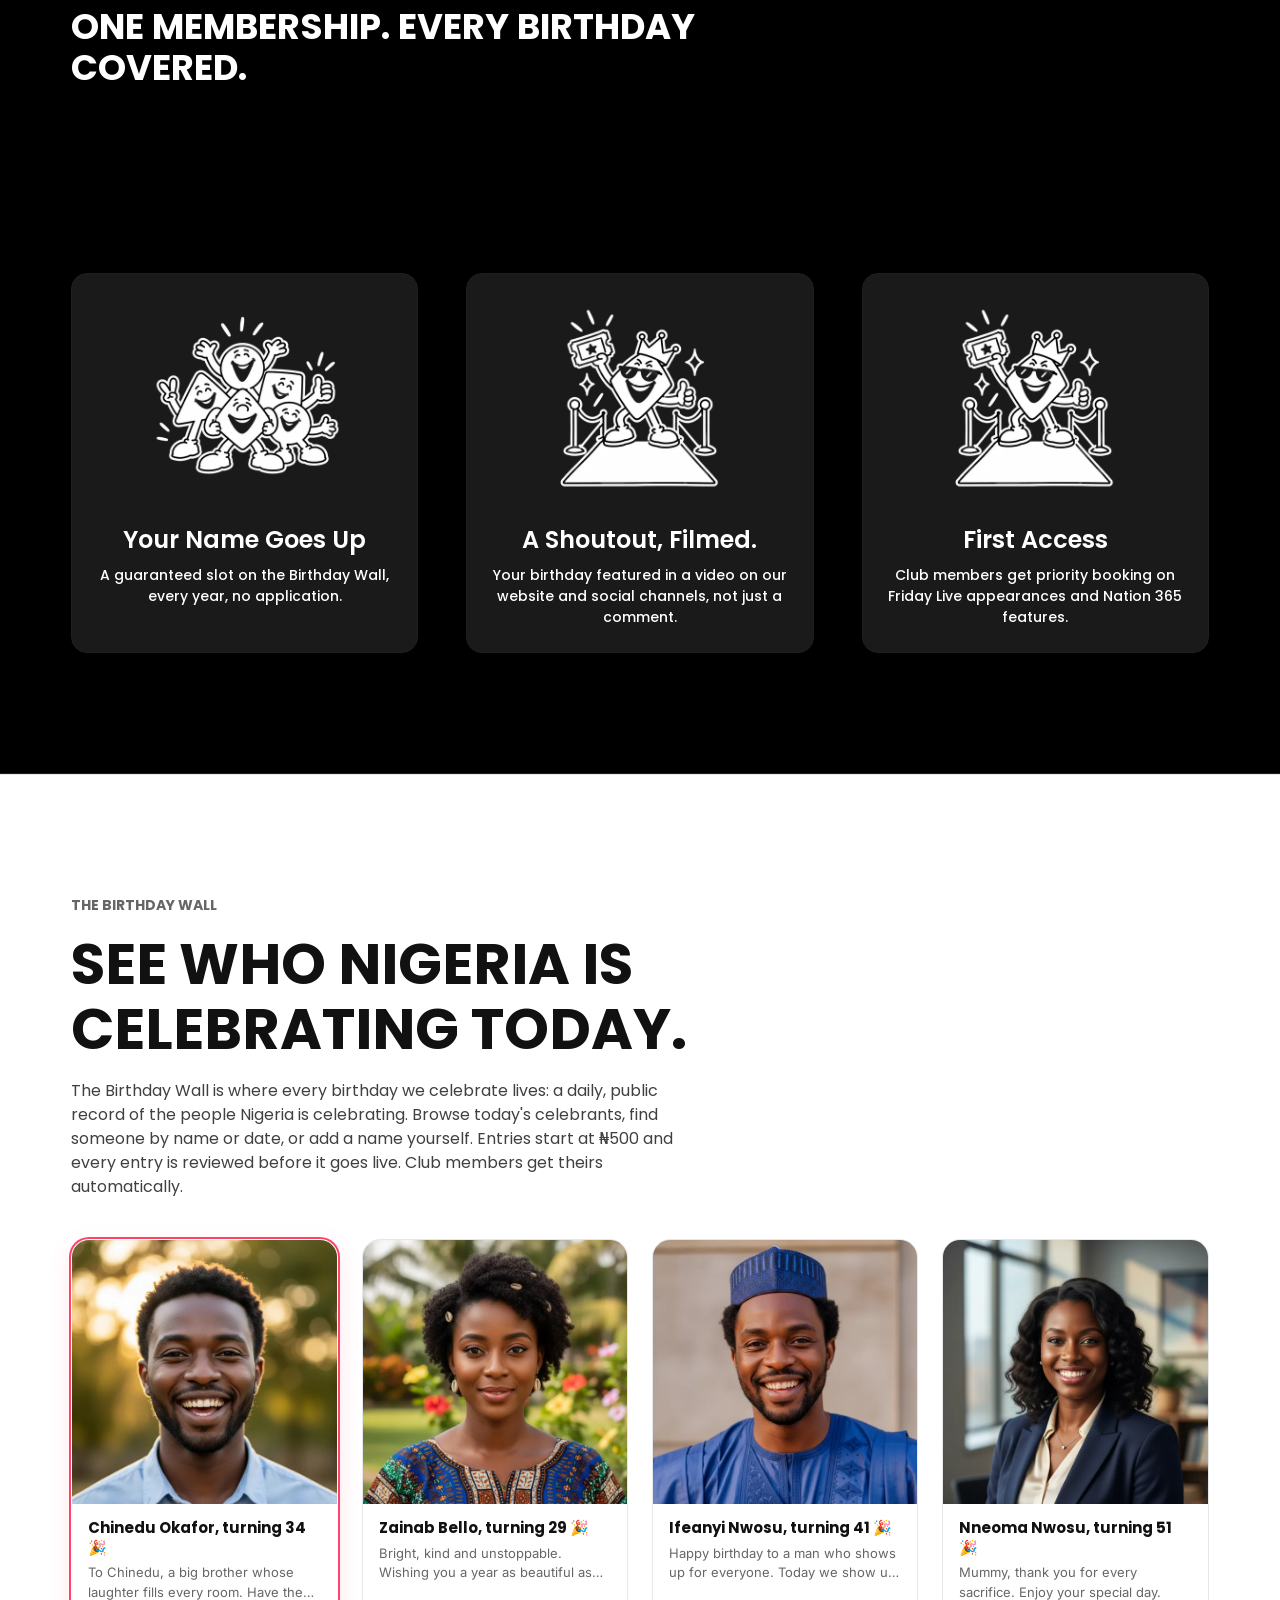
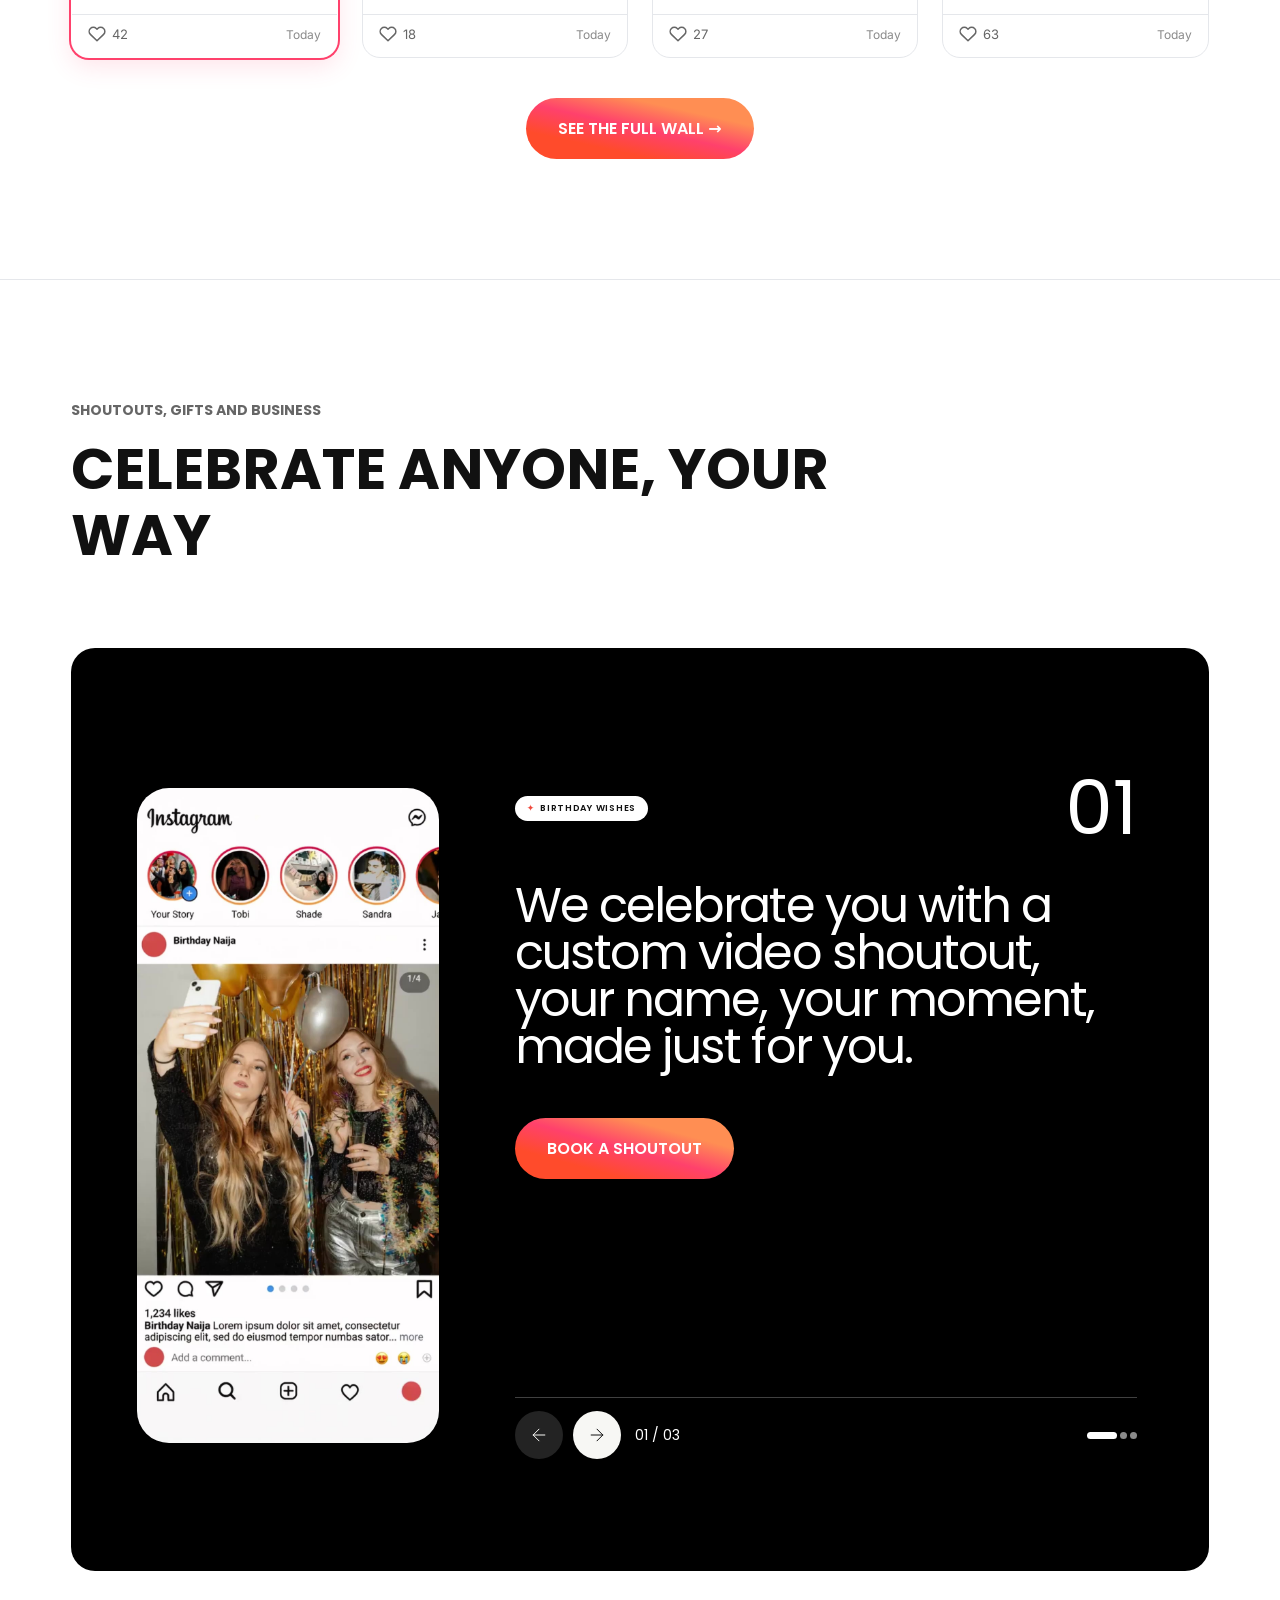
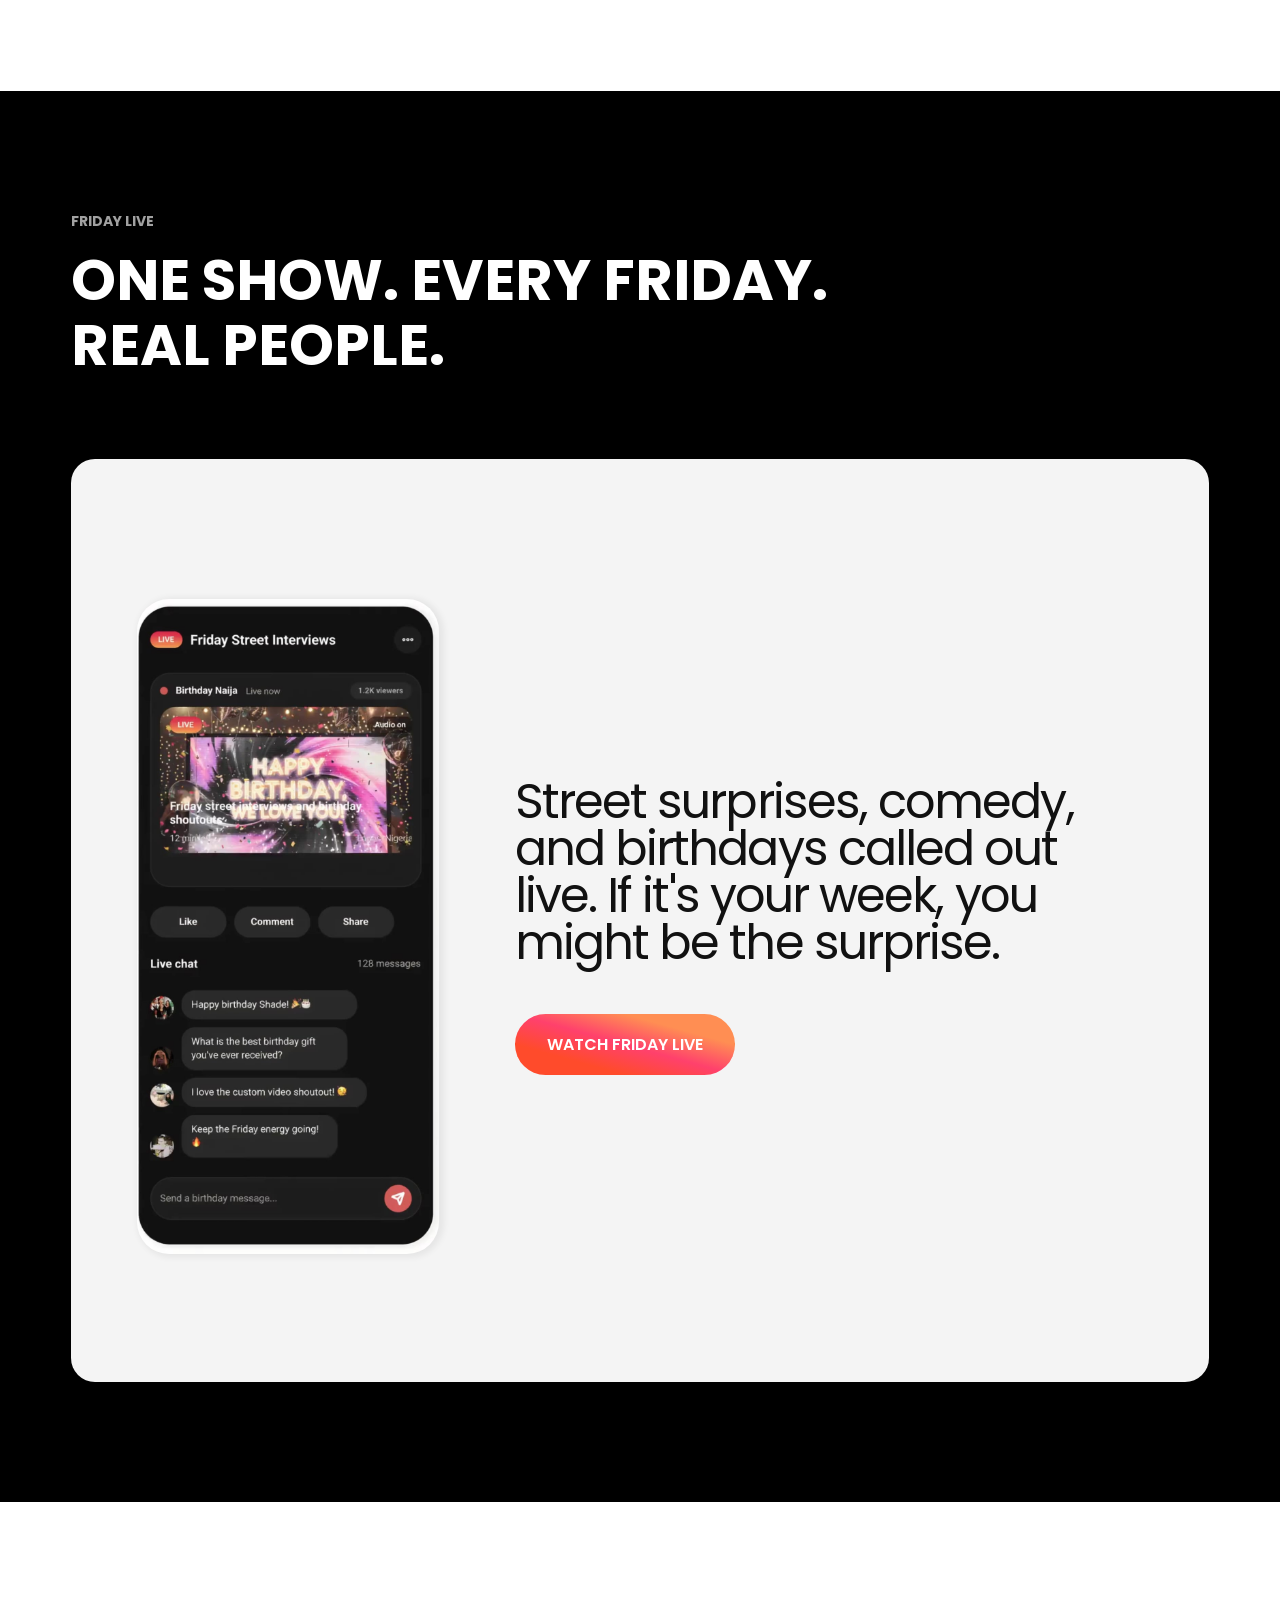
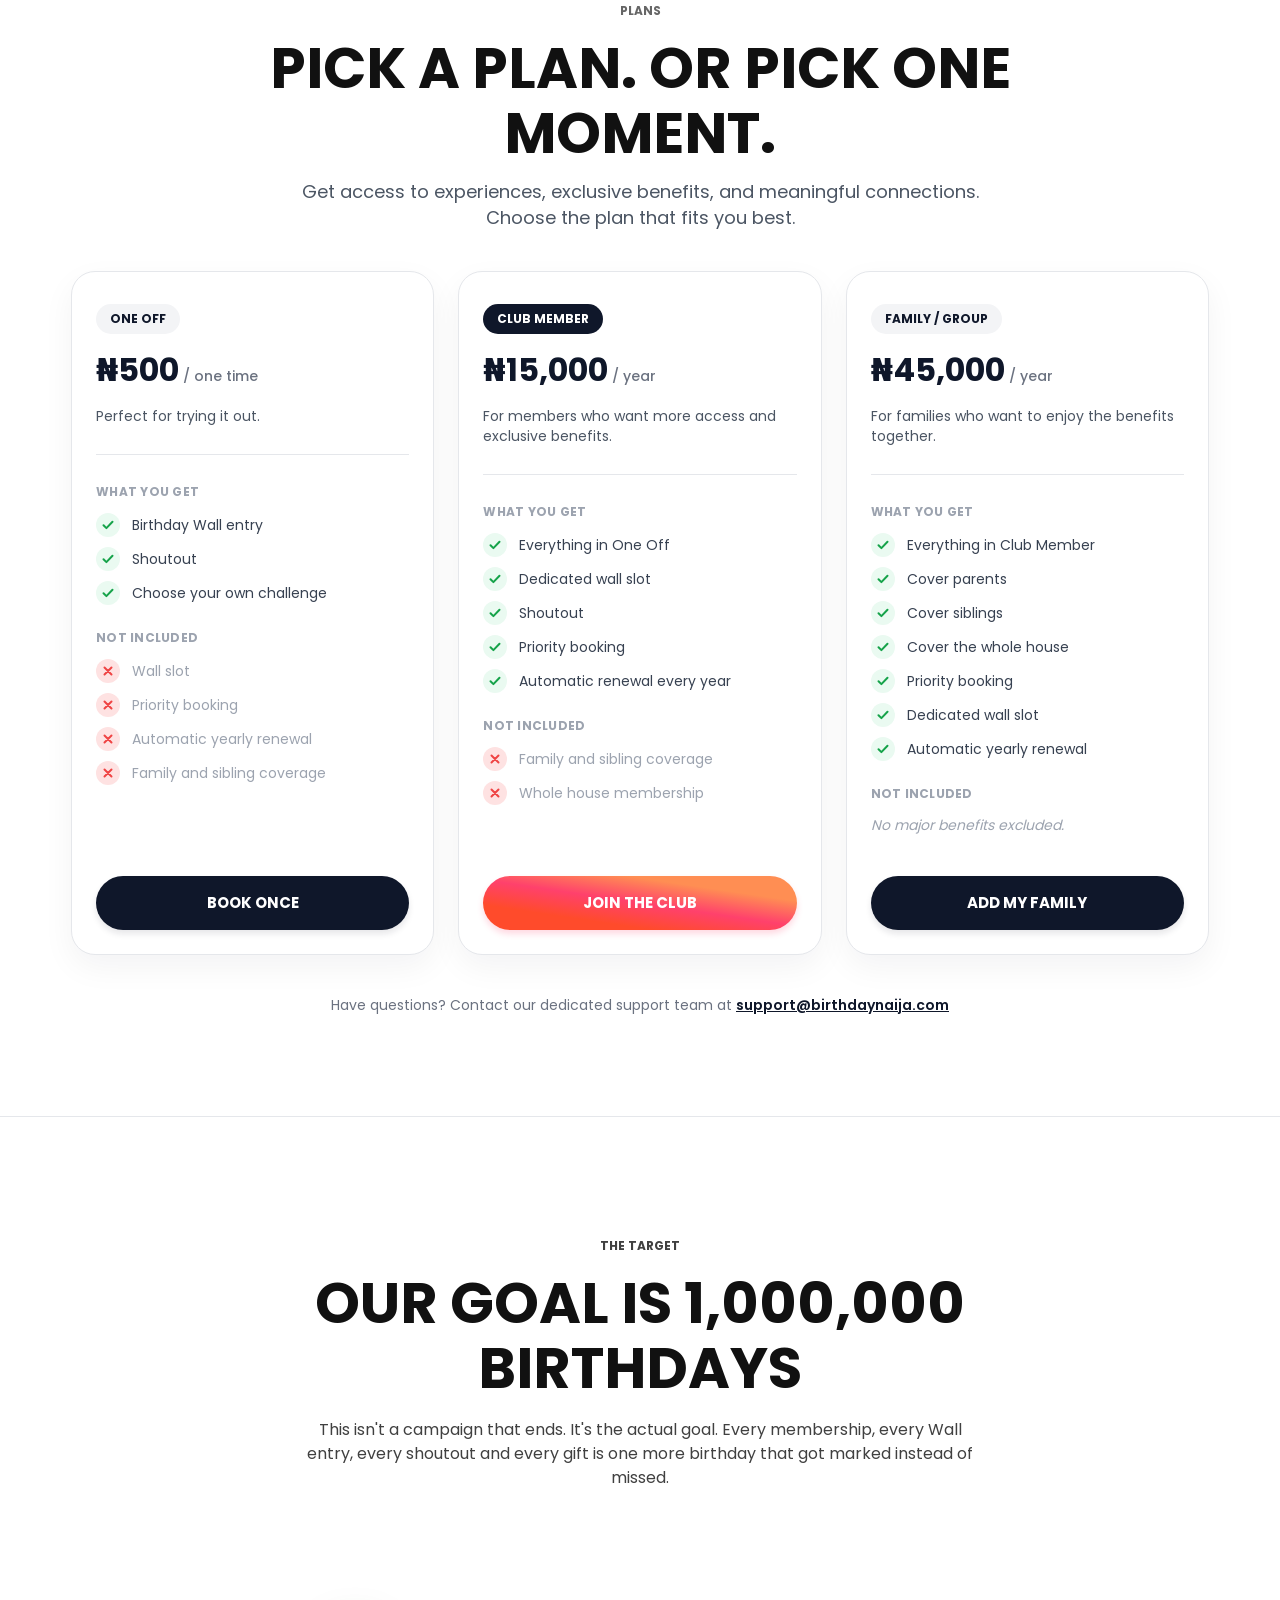
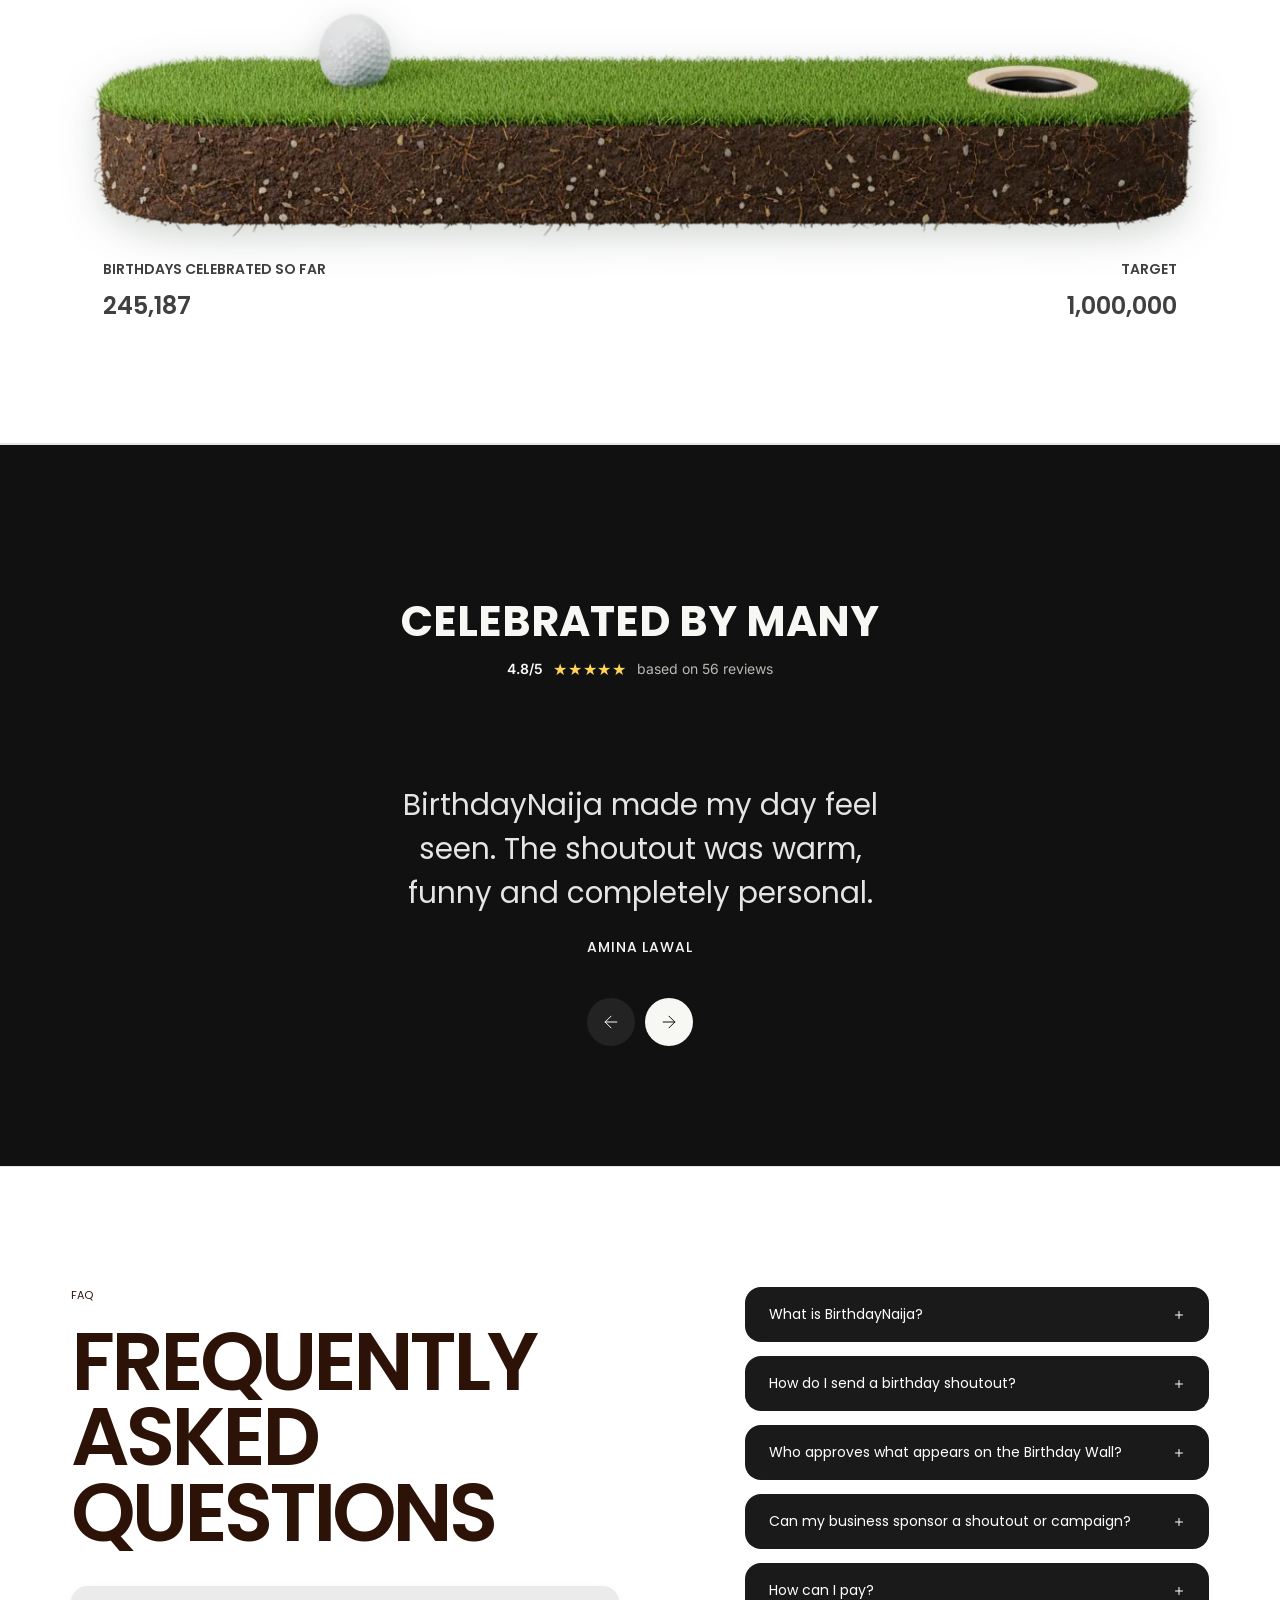
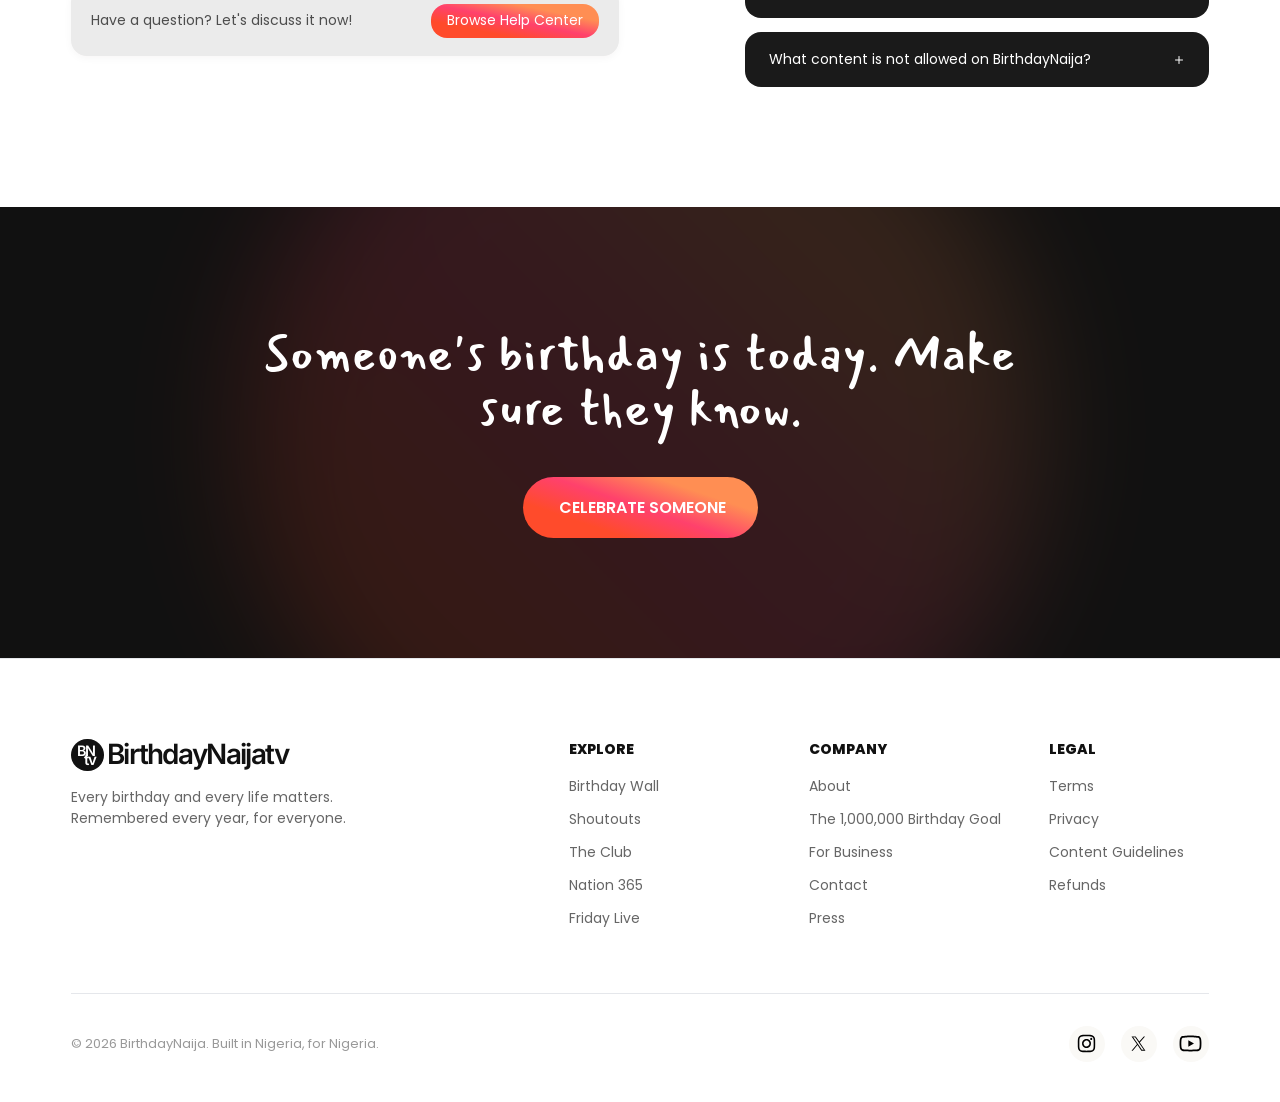
==== commit 3863b282: "new" ====
--- a/index.html
+++ b/index.html
@@ -9,6 +9,7 @@
 <link rel="stylesheet" href="assets/css/fonts.css">
 <link rel="stylesheet" href="assets/css/styles.css?v=20260924b">
 <link rel="stylesheet" href="assets/css/forms.css?v=20260924b">
+<link rel="stylesheet" href="assets/css/wall.css">
 </head>
 <body>
 
@@ -22,7 +23,7 @@
     <nav class="nav__links" aria-label="Primary">
       <a href="#wall">Birthday Wall</a>
       <a href="#ways" data-go-slide="0">Shoutout</a>
-      <a href="#ways" data-go-slide="2">Gift</a>
+      <!-- Gift hibernated -->
       <a href="#plans">Nation 365</a>
       <a href="#friday-live">Friday Live</a>
     </nav>
@@ -39,7 +40,7 @@
     <span class="mobile-menu__glow mobile-menu__glow--gold" aria-hidden="true"></span>
     <div class="mobile-menu__top">
       <a class="brand brand--menu" href="#top" aria-label="BirthdayNaijatv home">
-        <span class="brand__mark" aria-hidden="true"><b>BN</b><i>tv</i></span>
+        <img class="brand__logo" src="assets/img/bn-logo.svg" alt="" width="36" height="36">
         <span class="brand__word">BirthdayNaijatv</span>
       </a>
       <button class="mobile-menu__close" type="button" data-menu-close aria-label="Close menu"></button>
@@ -48,7 +49,7 @@
       <a href="#top">Home</a>
       <a href="#wall">Birthday Wall</a>
       <a href="#ways" data-go-slide="0">Shoutout</a>
-      <a href="#ways" data-go-slide="2">Gift</a>
+      <!-- Gift hibernated -->
       <a href="#plans">Nation 365</a>
       <a href="#friday-live">Friday Live</a>
     </nav>
@@ -142,23 +143,55 @@
       <h2 class="h-xl wall__title reveal">See who Nigeria is celebrating today.</h2>
       <p class="body wall__text reveal">The Birthday Wall is where every birthday we celebrate lives: a daily, public record of the people Nigeria is celebrating. Browse today's celebrants, find someone by name or date, or add a name yourself. Entries start at <span data-price="oneoff.amount">₦500</span> and every entry is reviewed before it goes live. Club members get theirs automatically.</p>
     </div>
-    <div class="wall__grid" id="wall-grid">
-      <!-- Wall entries: wire to the approved celebrants feed. data-offset = days from today -->
-      <article class="wcard reveal" data-offset="0"><img src="assets/img/wall-1.webp" alt="Tunde Oye" width="600" height="600" loading="lazy"><div class="wcard__meta"><p class="wcard__name">Tunde Oye</p><span class="tag"><span class="tag__date">Today</span><img src="assets/icons/calendar.svg" alt="" width="14" height="14"></span></div></article>
-      <article class="wcard reveal" data-offset="0"><img src="assets/img/wall-2.webp" alt="Chioma Nze" width="600" height="600" loading="lazy"><div class="wcard__meta"><p class="wcard__name">Chioma Nze</p><span class="tag"><span class="tag__date">Today</span><img src="assets/icons/calendar.svg" alt="" width="14" height="14"></span></div></article>
-      <article class="wcard reveal" data-offset="0"><img src="assets/img/wall-3.webp" alt="Abubakar S." width="600" height="600" loading="lazy"><div class="wcard__meta"><p class="wcard__name">Abubakar S.</p><span class="tag"><span class="tag__date">Today</span><img src="assets/icons/calendar.svg" alt="" width="14" height="14"></span></div></article>
-      <article class="wcard reveal" data-offset="0"><img src="assets/img/wall-4.webp" alt="Funmi Alao" width="600" height="600" loading="lazy"><div class="wcard__meta"><p class="wcard__name">Funmi Alao</p><span class="tag"><span class="tag__date">Today</span><img src="assets/icons/calendar.svg" alt="" width="14" height="14"></span></div></article>
-      <article class="wcard reveal" data-offset="1"><img src="assets/img/wall-5.webp" alt="Emeka Okoro" width="600" height="600" loading="lazy"><div class="wcard__meta"><p class="wcard__name">Emeka Okoro</p><span class="tag"><span class="tag__date">Tomorrow</span><img src="assets/icons/calendar.svg" alt="" width="14" height="14"></span></div></article>
-      <article class="wcard reveal" data-offset="1"><img src="assets/img/wall-6.webp" alt="Kemi Balogun" width="600" height="600" loading="lazy"><div class="wcard__meta"><p class="wcard__name">Kemi Balogun</p><span class="tag"><span class="tag__date">Tomorrow</span><img src="assets/icons/calendar.svg" alt="" width="14" height="14"></span></div></article>
-      <article class="wcard wcard--d reveal" data-offset="2"><img src="assets/img/wall-7.webp" alt="Yusuf D." width="600" height="600" loading="lazy"><div class="wcard__meta"><p class="wcard__name">Yusuf D.</p><span class="tag"><span class="tag__date">Soon</span><img src="assets/icons/calendar.svg" alt="" width="14" height="14"></span></div></article>
-      <article class="wcard wcard--d reveal" data-offset="3"><img src="assets/img/wall-8.webp" alt="Ngozi Obi" width="600" height="600" loading="lazy"><div class="wcard__meta"><p class="wcard__name">Ngozi Obi</p><span class="tag"><span class="tag__date">Soon</span><img src="assets/icons/calendar.svg" alt="" width="14" height="14"></span></div></article>
-    </div>
-    <!-- Shown only when there are more entries than fit. Hidden entirely otherwise. -->
-    <div class="wall__more" data-wall-more hidden>
-      <button type="button" class="btn btn--lg btn--grad" data-wall-toggle aria-expanded="false" aria-controls="wall-grid">See more</button>
+    <div class="wallgrid wall__grid--teaser" id="wall-grid">
+      <!-- Teaser of the full Birthday Wall. Same card design as wall.html; wire to the approved feed. -->
+      <article class="bcard bcard--featured reveal">
+        <div class="bcard__media"><img src="assets/img/wall-1.webp" alt="Chinedu Okafor" loading="lazy"></div>
+        <div class="bcard__body">
+          <p class="bcard__name">Chinedu Okafor, turning 34 🎉</p>
+          <p class="bcard__msg">To Chinedu, a big brother whose laughter fills every room. Have the happiest day.</p>
+        </div>
+        <div class="bcard__foot">
+          <span class="bcard__act"><svg viewBox="0 0 24 24" fill="none" stroke="currentColor" stroke-width="2" stroke-linecap="round" stroke-linejoin="round"><path d="M20.8 4.6a5.5 5.5 0 0 0-7.8 0L12 5.7l-1-1a5.5 5.5 0 0 0-7.8 7.8l1 1L12 21l7.8-7.5 1-1a5.5 5.5 0 0 0 0-7.9z"/></svg><span>42</span></span>
+          <span class="bcard__date">Today</span>
+        </div>
+      </article>
+      <article class="bcard reveal">
+        <div class="bcard__media"><img src="assets/img/wall-2.webp" alt="Zainab Bello" loading="lazy"></div>
+        <div class="bcard__body">
+          <p class="bcard__name">Zainab Bello, turning 29 🎉</p>
+          <p class="bcard__msg">Bright, kind and unstoppable. Wishing you a year as beautiful as your smile.</p>
+        </div>
+        <div class="bcard__foot">
+          <span class="bcard__act"><svg viewBox="0 0 24 24" fill="none" stroke="currentColor" stroke-width="2" stroke-linecap="round" stroke-linejoin="round"><path d="M20.8 4.6a5.5 5.5 0 0 0-7.8 0L12 5.7l-1-1a5.5 5.5 0 0 0-7.8 7.8l1 1L12 21l7.8-7.5 1-1a5.5 5.5 0 0 0 0-7.9z"/></svg><span>18</span></span>
+          <span class="bcard__date">Today</span>
+        </div>
+      </article>
+      <article class="bcard reveal">
+        <div class="bcard__media"><img src="assets/img/wall-3.webp" alt="Ifeanyi Nwosu" loading="lazy"></div>
+        <div class="bcard__body">
+          <p class="bcard__name">Ifeanyi Nwosu, turning 41 🎉</p>
+          <p class="bcard__msg">Happy birthday to a man who shows up for everyone. Today we show up for you.</p>
+        </div>
+        <div class="bcard__foot">
+          <span class="bcard__act"><svg viewBox="0 0 24 24" fill="none" stroke="currentColor" stroke-width="2" stroke-linecap="round" stroke-linejoin="round"><path d="M20.8 4.6a5.5 5.5 0 0 0-7.8 0L12 5.7l-1-1a5.5 5.5 0 0 0-7.8 7.8l1 1L12 21l7.8-7.5 1-1a5.5 5.5 0 0 0 0-7.9z"/></svg><span>27</span></span>
+          <span class="bcard__date">Today</span>
+        </div>
+      </article>
+      <article class="bcard reveal">
+        <div class="bcard__media"><img src="assets/img/wall-4.webp" alt="Nneoma Nwosu" loading="lazy"></div>
+        <div class="bcard__body">
+          <p class="bcard__name">Nneoma Nwosu, turning 51 🎉</p>
+          <p class="bcard__msg">Mummy, thank you for every sacrifice. Enjoy your special day.</p>
+        </div>
+        <div class="bcard__foot">
+          <span class="bcard__act"><svg viewBox="0 0 24 24" fill="none" stroke="currentColor" stroke-width="2" stroke-linecap="round" stroke-linejoin="round"><path d="M20.8 4.6a5.5 5.5 0 0 0-7.8 0L12 5.7l-1-1a5.5 5.5 0 0 0-7.8 7.8l1 1L12 21l7.8-7.5 1-1a5.5 5.5 0 0 0 0-7.9z"/></svg><span>63</span></span>
+          <span class="bcard__date">Today</span>
+        </div>
+      </article>
     </div>
     <div class="center reveal">
-      <a class="btn btn--lg btn--grad" href="form.html?plan=oneoff">Add a name to the wall</a>
+      <a class="btn btn--lg btn--grad" href="wall.html">See the full wall →</a>
     </div>
   </div>
 </section>
@@ -370,7 +403,7 @@
       <div class="footer__dirs">
         <div class="footer__col">
           <p class="footer__h">Explore</p>
-          <a href="#wall">Birthday Wall</a><a href="#ways" data-go-slide="0">Shoutouts</a><a href="#ways" data-go-slide="2">Gifts</a><a href="#club">The Club</a><a href="#plans">Nation 365</a><a href="#friday-live">Friday Live</a>
+          <a href="#wall">Birthday Wall</a><a href="#ways" data-go-slide="0">Shoutouts</a><a href="#club">The Club</a><a href="#plans">Nation 365</a><a href="#friday-live">Friday Live</a>
         </div>
         <div class="footer__col">
           <p class="footer__h">Company</p>
--- a/assets/css/styles.css
+++ b/assets/css/styles.css
@@ -174,7 +174,6 @@
   height: 100dvh;
   display: flex;
   flex-direction: column;
-  justify-content: space-between;
   gap: 24px;
   padding: 12px 24px 28px;
   background: #0a0a0a;
@@ -198,7 +197,7 @@
 .mobile-menu__glow { position: absolute; z-index: 0; border-radius: 999px; filter: blur(60px); pointer-events: none; opacity: 0; transition: opacity .8s var(--ease) .1s; }
 .mobile-menu.is-open .mobile-menu__glow { opacity: .6; }
 .mobile-menu__glow--pink { display: none; }
-.mobile-menu__glow--gold { right: -70px; bottom: 140px; width: 250px; height: 250px; background: radial-gradient(circle, rgba(255,142,83,.55), transparent 70%); }
+.mobile-menu__glow--gold { display: none; }
 
 .mobile-menu__top { position: relative; z-index: 1; flex: none; height: 68px; display: flex; align-items: center; justify-content: space-between; }
 /* Higher specificity than the mobile ".brand { color:#000 }" rule further down,
@@ -217,7 +216,7 @@
 .mobile-menu__close::after { transform: translate(-50%, -50%) rotate(-45deg); }
 .mobile-menu__close:hover { background: rgba(255,255,255,.08); transform: rotate(90deg); }
 
-.mobile-menu__links { position: relative; z-index: 1; flex: 1 1 auto; margin-top: 4px; display: flex; flex-direction: column; gap: 2px; overflow-y: hidden; }
+.mobile-menu__links { position: relative; z-index: 1; flex: 0 0 auto; margin-top: 4px; display: flex; flex-direction: column; gap: 2px; }
 .mobile-menu__links a {
   padding: 16px 0; border-bottom: 1px solid rgba(255,255,255,.08);
   font-family: var(--poppins); font-weight: 500; font-size: 22px; color: #fff;
@@ -233,7 +232,7 @@
 .mobile-menu.is-open .mobile-menu__links a:nth-child(6) { transition-delay: .33s; }
 
 .mobile-menu__bottom {
-  position: relative; z-index: 1; flex: none; display: flex; flex-direction: column; align-items: center; gap: 28px;
+  position: relative; z-index: 1; flex: none; margin-top: auto; padding-top: 24px; display: flex; flex-direction: column; align-items: center; gap: 28px;
   opacity: 0; transform: translateY(14px); transition: opacity .45s var(--ease) .3s, transform .45s var(--ease) .3s;
 }
 .mobile-menu.is-open .mobile-menu__bottom { opacity: 1; transform: none; }
--- a/assets/css/wall.css
+++ b/assets/css/wall.css
@@ -0,0 +1,182 @@
+/* ============================================================
+   BirthdayNaija — Birthday Wall page
+   Built from Figma (birthday-naija-coc wall). Reuses styles.css tokens:
+   brand --g1/--g2/--g3, --hand (Mansalva), Poppins/Inter, .btn, .container.
+   Fully responsive: 4 → 2 → 1 columns.
+   ============================================================ */
+
+/* ---------- Hero ---------- */
+.wallhero { position: relative; background: #151313; color: #fff; overflow: hidden;
+  border-radius: 0 0 24px 24px; }
+.wallhero__bg { position: absolute; inset: 0; object-fit: cover; width: 100%; height: 100%; opacity: .35; }
+.wallhero__glow { position: absolute; top: -120px; right: -80px; width: 380px; height: 380px; border-radius: 50%;
+  background: radial-gradient(circle, rgba(255,142,83,.55), rgba(255,75,43,0) 70%); pointer-events: none; }
+.wallhero__inner { position: relative; padding: 72px 0 88px; }
+.wallhero__eyebrow { font-family: var(--inter); font-size: 13px; font-weight: 600; letter-spacing: .12em;
+  text-transform: uppercase; opacity: .7; margin: 0 0 16px; }
+.wallhero__title { font-family: var(--poppins); font-weight: 800; font-size: clamp(30px, 4.4vw, 54px);
+  line-height: 1.05; letter-spacing: -.5px; margin: 0; max-width: 820px; text-transform: uppercase; }
+.wallhero__sub { font-family: var(--hand); font-size: clamp(20px, 2.2vw, 30px); line-height: 1.4;
+  margin: 20px 0 32px; max-width: 620px; opacity: .95; }
+.wallhero__cta { display: inline-flex; }
+
+/* ---------- Filter bar ---------- */
+.wallbar { position: sticky; top: 72px; z-index: 20; background: var(--white);
+  border: 1px solid var(--line); border-radius: 999px; padding: 8px;
+  display: flex; align-items: center; gap: 12px; margin: -44px auto 0; max-width: 1120px;
+  box-shadow: 0 12px 32px rgba(16,24,40,.08); }
+.wallbar__tabs { display: inline-flex; gap: 4px; background: var(--grey-100); border-radius: 999px; padding: 4px; }
+.wallbar__tab { padding: 8px 18px; border-radius: 999px; border: 0; background: transparent;
+  font-family: var(--poppins); font-weight: 600; font-size: 14px; color: var(--text-800);
+  white-space: nowrap; cursor: pointer; transition: background-color .2s var(--ease), color .2s var(--ease); }
+.wallbar__tab.is-active { background: var(--ink); color: #fff; }
+.wallbar__right { margin-left: auto; display: flex; align-items: center; gap: 10px; }
+.wallbar__pick, .wallbar__filter {
+  display: inline-flex; align-items: center; gap: 8px; height: 40px; padding: 0 16px;
+  border: 1px solid var(--line-m); border-radius: 999px; background: var(--white);
+  font-family: var(--inter); font-weight: 500; font-size: 14px; color: var(--ink); white-space: nowrap;
+  cursor: pointer; transition: border-color .2s var(--ease), background-color .2s var(--ease); }
+.wallbar__pick:hover, .wallbar__filter:hover { background: var(--grey-100); }
+.wallbar__pick svg, .wallbar__filter svg { width: 18px; height: 18px; color: var(--text-800); }
+.wallbar__search { display: inline-flex; align-items: center; gap: 8px; height: 40px; padding: 0 16px;
+  border: 1px solid var(--line-m); border-radius: 999px; background: var(--white); min-width: 200px; }
+.wallbar__search svg { width: 18px; height: 18px; color: var(--grey-500); flex: none; }
+.wallbar__search input { border: 0; outline: 0; background: none; font-family: var(--inter); font-size: 14px;
+  color: var(--ink); width: 100%; }
+
+/* ---------- Grid ---------- */
+.wallgrid { display: grid; grid-template-columns: repeat(4, minmax(0, 1fr)); gap: 24px; margin: 40px 0; }
+.bcard { background: var(--white); border: 1px solid var(--line); border-radius: 18px; overflow: hidden;
+  display: flex; flex-direction: column; transition: box-shadow .25s var(--ease), transform .25s var(--ease); cursor: pointer; }
+.bcard:hover { box-shadow: 0 16px 40px rgba(16,24,40,.12); transform: translateY(-2px); }
+.bcard[hidden] { display: none; }
+.bcard__media { position: relative; aspect-ratio: 1 / 1; background: var(--grey-100); }
+.bcard__media img { width: 100%; height: 100%; object-fit: cover; display: block; }
+.bcard__badge { position: absolute; top: 10px; right: 10px; width: 32px; height: 32px; border-radius: 999px;
+  background: rgba(255,255,255,.9); backdrop-filter: blur(4px); border: 0; display: grid; place-items: center;
+  color: var(--ink); cursor: pointer; transition: background-color .2s var(--ease); }
+.bcard__badge:hover { background: #fff; }
+.bcard__badge svg { width: 16px; height: 16px; }
+.bcard__badge.is-saved { color: var(--g1); }
+.bcard__body { padding: 14px 16px 12px; display: flex; flex-direction: column; gap: 6px; flex: 1; }
+.bcard__name { font-family: var(--poppins); font-weight: 700; font-size: 15px; color: var(--ink); margin: 0; line-height: 1.3; }
+.bcard__msg { font-family: var(--inter); font-size: 13px; color: var(--text-800); line-height: 1.5; margin: 0;
+  display: -webkit-box; -webkit-line-clamp: 2; -webkit-box-orient: vertical; overflow: hidden; }
+.bcard__foot { display: flex; align-items: center; gap: 14px; padding: 10px 16px 14px; border-top: 1px solid var(--line); margin-top: auto; }
+.bcard__act { display: inline-flex; align-items: center; gap: 6px; border: 0; background: none; cursor: pointer;
+  font-family: var(--inter); font-size: 13px; font-weight: 500; color: var(--text-800); transition: color .2s var(--ease); }
+.bcard__act svg { width: 18px; height: 18px; }
+.bcard__act:hover { color: var(--ink); }
+.bcard__act.is-liked { color: var(--g1); }
+.bcard__act.is-liked svg { fill: currentColor; }
+.bcard__date { margin-left: auto; font-family: var(--inter); font-size: 12px; color: var(--grey-500); white-space: nowrap; }
+
+/* Featured card — subtle gradient ring */
+.bcard--featured { border-color: transparent; box-shadow: 0 0 0 2px var(--g2), 0 8px 24px rgba(255,65,108,.15); }
+
+.wallmore { display: flex; justify-content: center; margin: 8px 0 64px; }
+.wallmore[hidden] { display: none; }
+
+/* Empty state */
+.wallempty { text-align: center; padding: 72px 24px; display: none; flex-direction: column; align-items: center; gap: 12px; }
+.wallempty.show { display: flex; }
+.wallempty__emoji { font-size: 40px; }
+.wallempty__title { font-family: var(--poppins); font-weight: 700; font-size: 20px; color: var(--ink); margin: 0; }
+.wallempty__text { font-family: var(--inter); font-size: 15px; color: var(--text-800); margin: 0; max-width: 360px; }
+
+/* ---------- CTA band ---------- */
+.wallcta { position: relative; overflow: hidden; background: #151313; color: #fff; text-align: center;
+  border-radius: 24px; padding: 72px 24px; margin: 24px 0 0; }
+.wallcta__glow { position: absolute; inset: 0; background: radial-gradient(600px 200px at 50% 120%, rgba(255,75,43,.5), transparent); }
+.wallcta__title { position: relative; font-family: var(--hand); font-size: clamp(30px, 4vw, 52px); line-height: 1.1; margin: 0 auto 28px; max-width: 720px; }
+.wallcta__btn { position: relative; display: inline-flex; }
+
+/* ---------- Post-to-wall modal (node 6:17024) ---------- */
+.wmodal { position: fixed; inset: 0; z-index: 80; background: rgba(16,24,40,.5); display: none;
+  align-items: flex-start; justify-content: center; padding: 40px 16px; overflow-y: auto; }
+.wmodal.show { display: flex; }
+.wmodal__card { background: var(--white); border-radius: 16px; width: 100%; max-width: 460px;
+  box-shadow: 0 20px 24px -4px rgba(10,13,18,.08); overflow: hidden; animation: wpop .2s var(--ease); }
+@keyframes wpop { from { transform: scale(.97); opacity: .6; } to { transform: scale(1); opacity: 1; } }
+.wmodal__head { display: flex; align-items: flex-start; gap: 12px; padding: 24px 24px 0; }
+.wmodal__head-txt h2 { font-family: var(--poppins); font-weight: 700; font-size: 18px; color: var(--ink); margin: 0; }
+.wmodal__head-txt p { font-family: var(--inter); font-size: 14px; color: var(--text-800); margin: 4px 0 0; }
+.wmodal__close { margin-left: auto; background: none; border: 0; width: 40px; height: 40px; border-radius: 8px;
+  color: var(--text-800); display: grid; place-items: center; cursor: pointer; flex: none; }
+.wmodal__close:hover { background: var(--grey-100); }
+.wmodal__close svg { width: 22px; height: 22px; }
+.wmodal__body { padding: 20px 24px; display: flex; flex-direction: column; gap: 18px; max-height: 70vh; overflow-y: auto; }
+.wsection-label { font-family: var(--inter); font-weight: 600; font-size: 14px; color: var(--ink); margin: 4px 0 0; }
+.wfield { display: flex; flex-direction: column; gap: 6px; }
+.wfield__label { font-family: var(--inter); font-weight: 500; font-size: 13px; color: var(--grey-800); display: flex; justify-content: space-between; }
+.wfield__label span { color: var(--grey-500); font-weight: 400; }
+.wfield__input, .wfield__area { width: 100%; font-family: var(--inter); font-size: 14px; color: var(--ink);
+  background: var(--white); border: 1px solid var(--line-m); border-radius: 8px; padding: 11px 14px;
+  transition: border-color .2s var(--ease), box-shadow .2s var(--ease); }
+.wfield__area { resize: vertical; min-height: 96px; }
+.wfield__input:focus, .wfield__area:focus { outline: 0; border-color: var(--g2); box-shadow: 0 0 0 3px rgba(255,65,108,.12); }
+.wfield__input::placeholder, .wfield__area::placeholder { color: #98a2b3; }
+.wfield.has-error .wfield__input, .wfield.has-error .wfield__area { border-color: var(--red); }
+.wfield__err { font-family: var(--inter); font-size: 12px; color: var(--red); display: none; }
+.wfield.has-error .wfield__err { display: block; }
+.wupload { border: 1.5px dashed var(--line-m); border-radius: 10px; padding: 22px; text-align: center; cursor: pointer;
+  transition: border-color .2s var(--ease), background-color .2s var(--ease); }
+.wupload:hover { border-color: var(--g2); background: #fff9f5; }
+.wupload__icon { width: 36px; height: 36px; border-radius: 999px; background: #fff0e5; color: var(--g1);
+  display: grid; place-items: center; margin: 0 auto 8px; }
+.wupload__icon svg { width: 18px; height: 18px; }
+.wupload__t { font-family: var(--inter); font-size: 14px; color: var(--ink); margin: 0; }
+.wupload__t b { color: var(--g1); }
+.wupload__h { font-family: var(--inter); font-size: 12px; color: var(--grey-500); margin: 4px 0 0; }
+.wnotice { display: flex; align-items: center; gap: 10px; background: #fff0ef; border-radius: 8px; padding: 10px 12px;
+  font-family: var(--inter); font-size: 13px; color: var(--text-800); }
+.wnotice svg { width: 18px; height: 18px; color: var(--g1); flex: none; }
+.wconsent { display: flex; align-items: flex-start; gap: 8px; font-family: var(--inter); font-size: 12px; color: var(--text-800); cursor: pointer; }
+.wconsent input { margin-top: 2px; accent-color: var(--g2); width: 16px; height: 16px; flex: none; }
+.wmodal__foot { display: flex; gap: 12px; justify-content: flex-end; padding: 16px 24px; border-top: 1px solid var(--line); }
+.wmodal__foot .btn { min-width: 110px; }
+
+/* Confirm modals (delete / unsaved / gate) */
+.wconfirm { position: fixed; inset: 0; z-index: 85; background: rgba(16,24,40,.5); display: none; place-items: center; padding: 16px; }
+.wconfirm.show { display: grid; }
+.wconfirm__card { background: var(--white); border-radius: 16px; max-width: 420px; width: 100%; padding: 24px;
+  box-shadow: 0 20px 24px -4px rgba(10,13,18,.08); }
+.wconfirm__icon { width: 48px; height: 48px; border-radius: 999px; display: grid; place-items: center; margin-bottom: 16px; }
+.wconfirm__icon svg { width: 24px; height: 24px; }
+.wconfirm__icon--warn { background: #fff0e5; color: var(--g1); }
+.wconfirm__icon--danger { background: #fee4e2; color: #d92d20; }
+.wconfirm__icon--brand { background: #fff0e5; color: var(--g1); }
+.wconfirm__title { font-family: var(--poppins); font-weight: 700; font-size: 18px; color: var(--ink); margin: 0 0 6px; }
+.wconfirm__text { font-family: var(--inter); font-size: 14px; color: var(--text-800); margin: 0 0 20px; line-height: 1.5; }
+.wconfirm__foot { display: flex; gap: 12px; justify-content: flex-end; }
+
+/* Toast */
+.wtoast { position: fixed; top: 20px; left: 50%; transform: translateX(-50%); background: var(--ink); color: #fff;
+  font-family: var(--inter); font-size: 14px; font-weight: 500; padding: 12px 20px; border-radius: 999px;
+  box-shadow: 0 8px 24px rgba(0,0,0,.2); z-index: 100; opacity: 0; transition: opacity .3s, transform .3s; pointer-events: none; }
+.wtoast.show { opacity: 1; }
+
+/* ---------- Responsive ---------- */
+@media (max-width: 1024px) {
+  .wallgrid { grid-template-columns: repeat(3, minmax(0, 1fr)); }
+}
+@media (max-width: 900px) {
+  .wallbar { flex-wrap: wrap; border-radius: 20px; position: static; margin-top: -32px; }
+  .wallbar__right { width: 100%; margin-left: 0; flex-wrap: wrap; }
+  .wallbar__search { flex: 1; min-width: 140px; }
+  .wallgrid { grid-template-columns: repeat(2, minmax(0, 1fr)); gap: 16px; }
+}
+@media (max-width: 560px) {
+  .wallhero__inner { padding: 48px 0 60px; }
+  .wallbar__tabs { width: 100%; overflow-x: auto; }
+  .wallgrid { grid-template-columns: repeat(2, minmax(0, 1fr)); gap: 12px; }
+  .bcard__body { padding: 12px; }
+  .bcard__foot { padding: 8px 12px 12px; gap: 10px; }
+  /* Post modal becomes a full-height sheet on phones */
+  .wmodal { padding: 0; align-items: stretch; }
+  .wmodal__card { max-width: 100%; border-radius: 0; min-height: 100vh; }
+  .wmodal__body { max-height: none; }
+}
+@media (max-width: 380px) {
+  .wallgrid { grid-template-columns: 1fr; }
+}
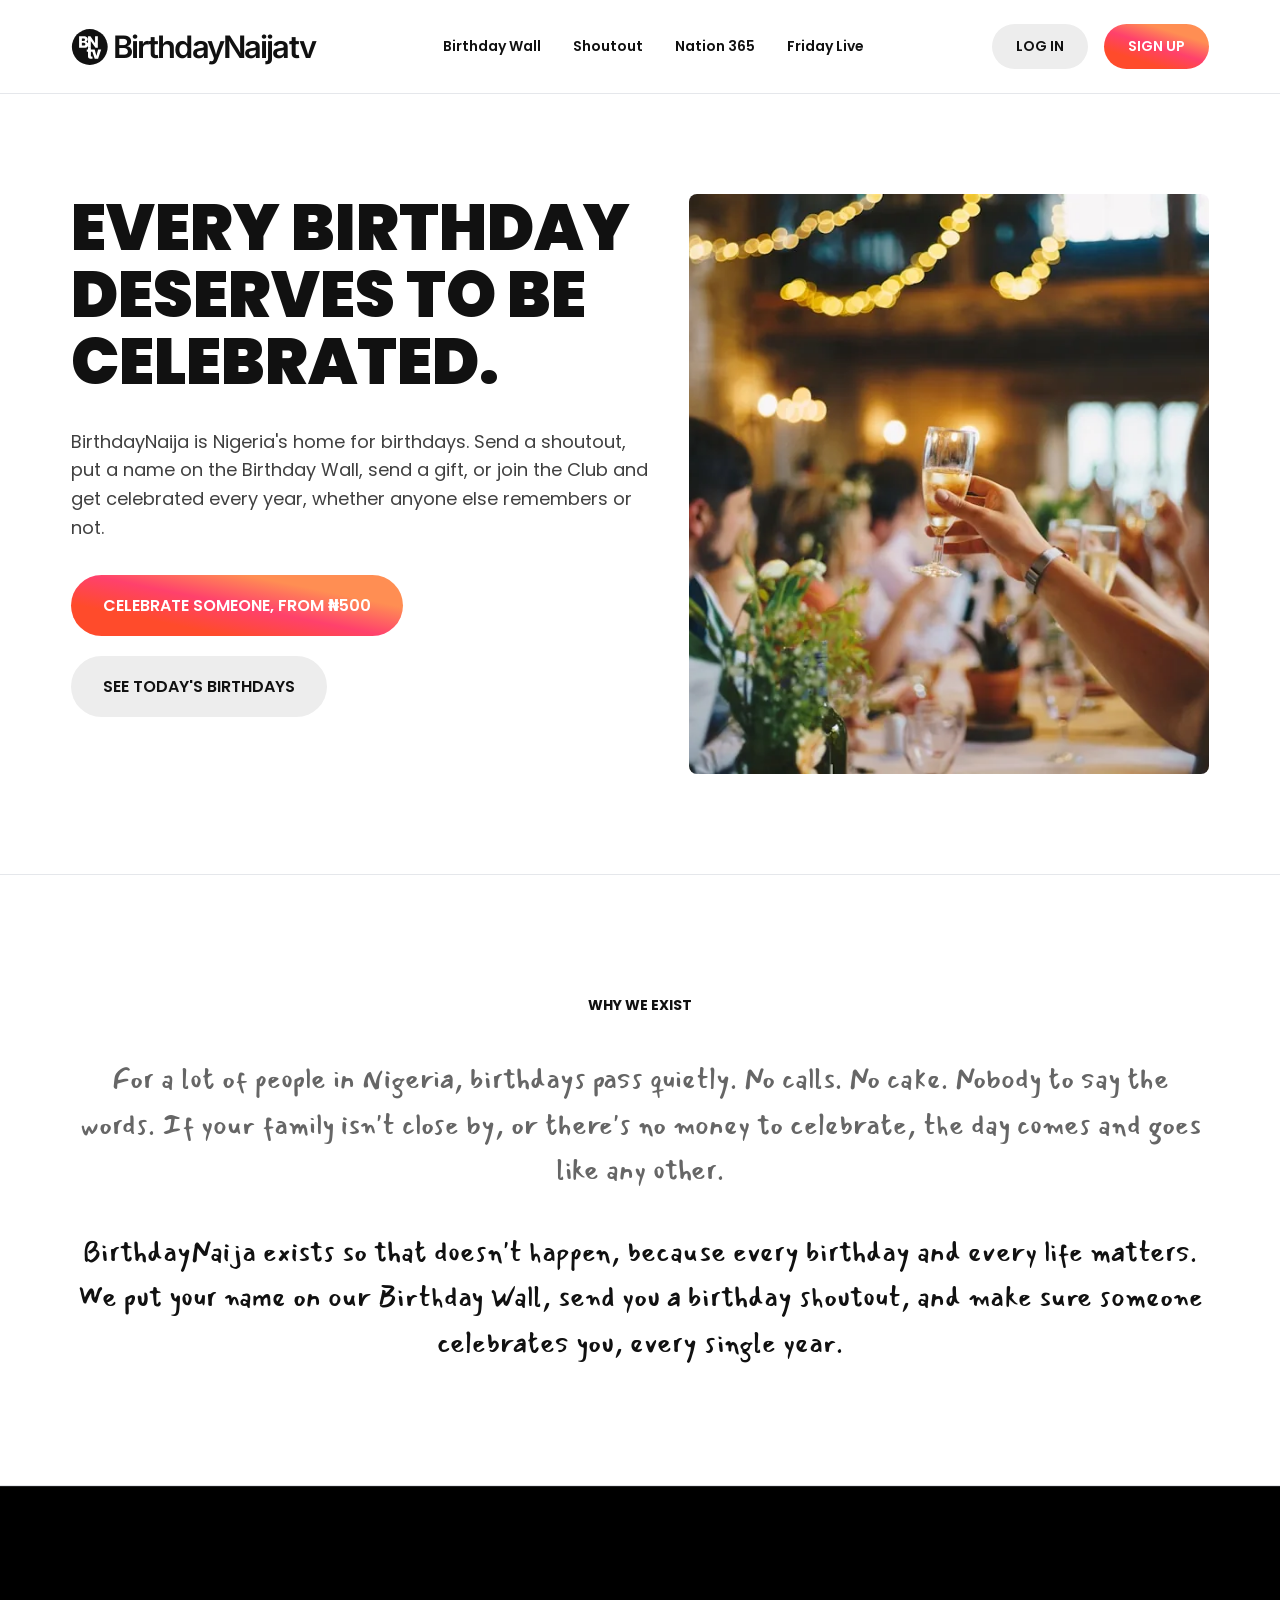
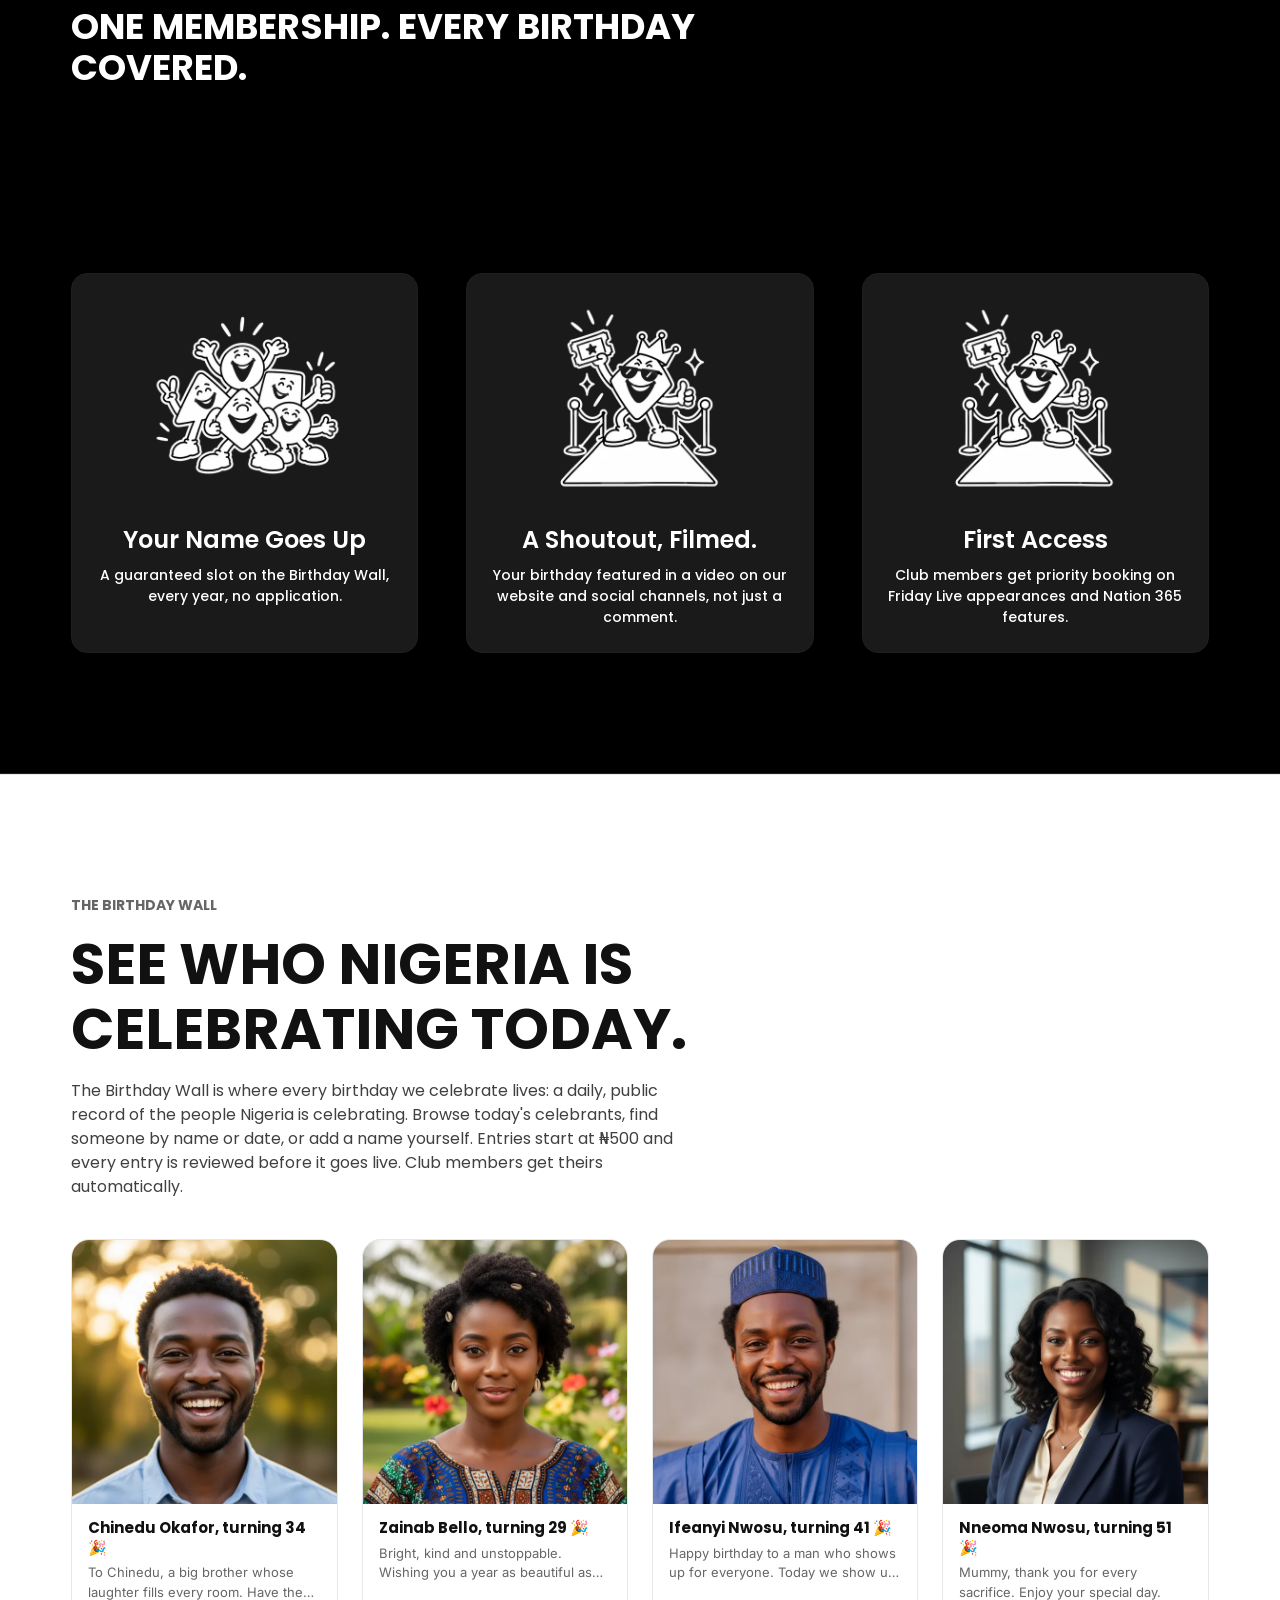
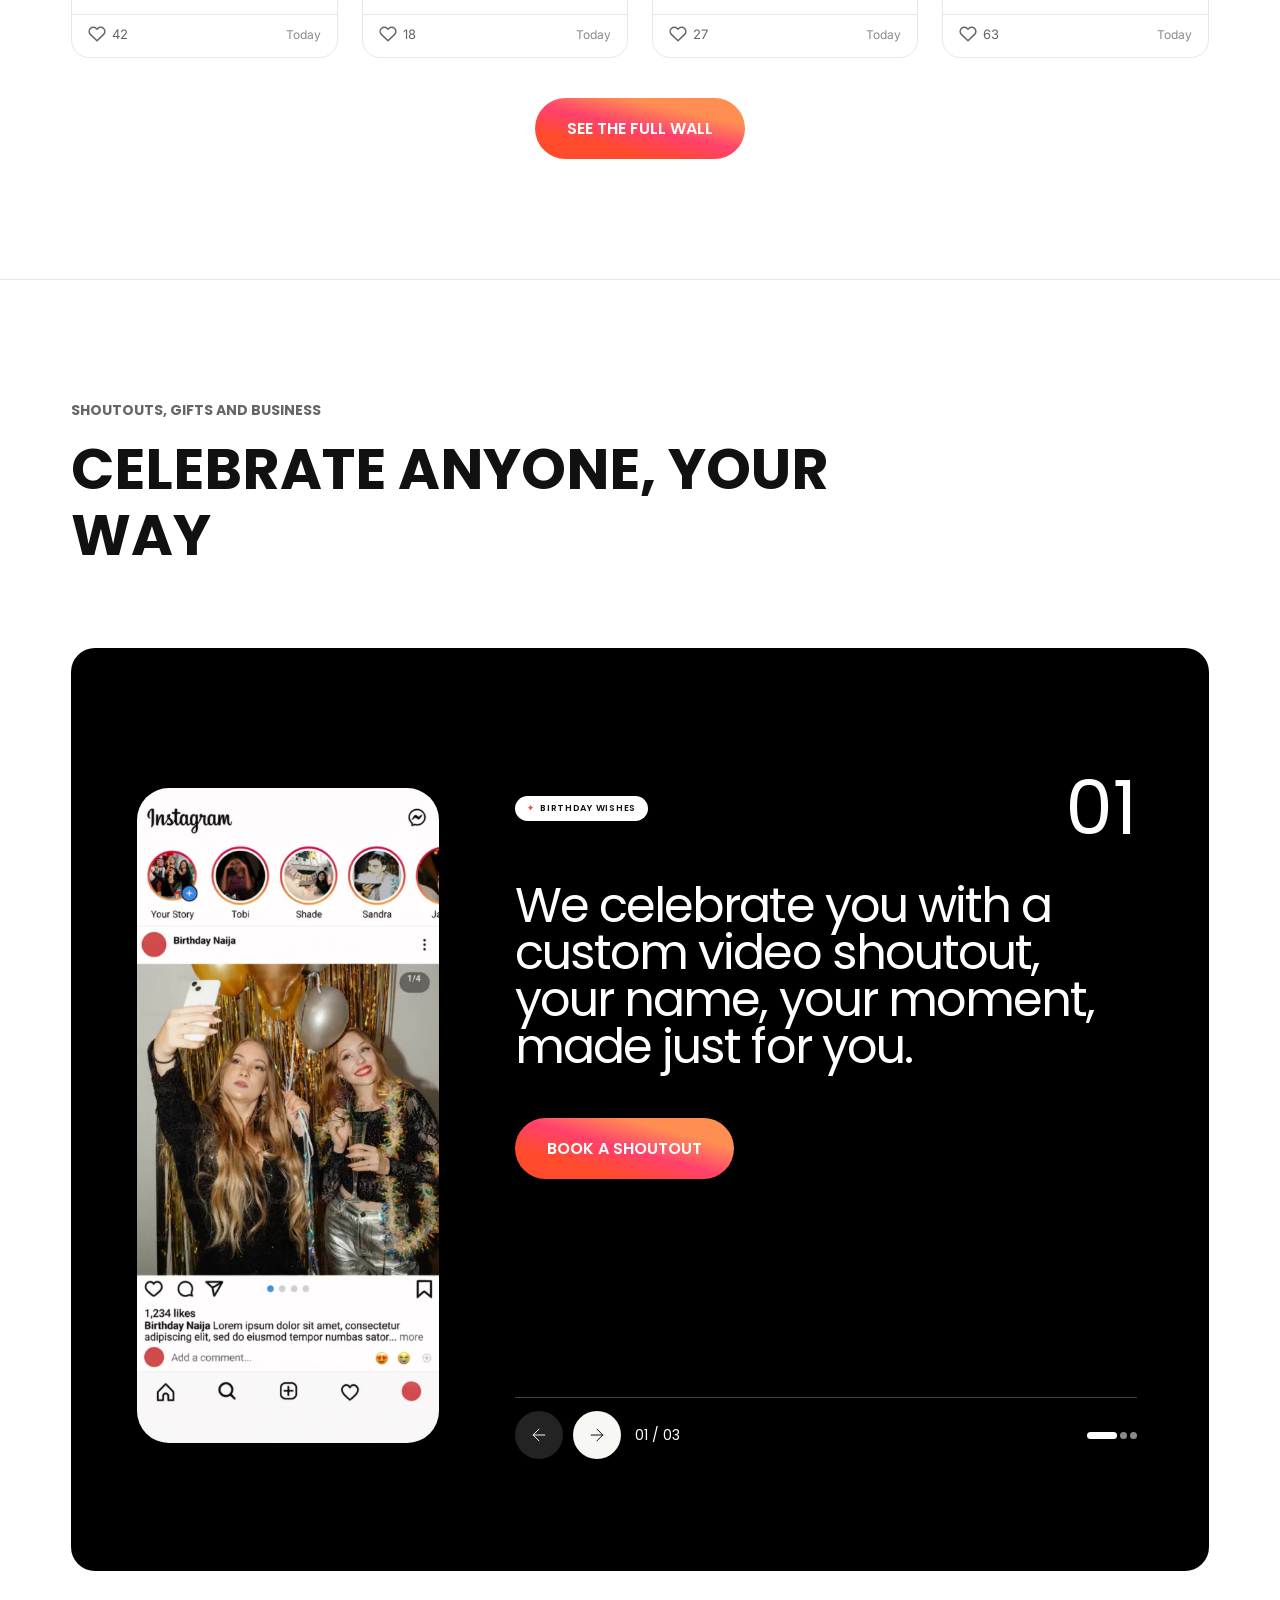
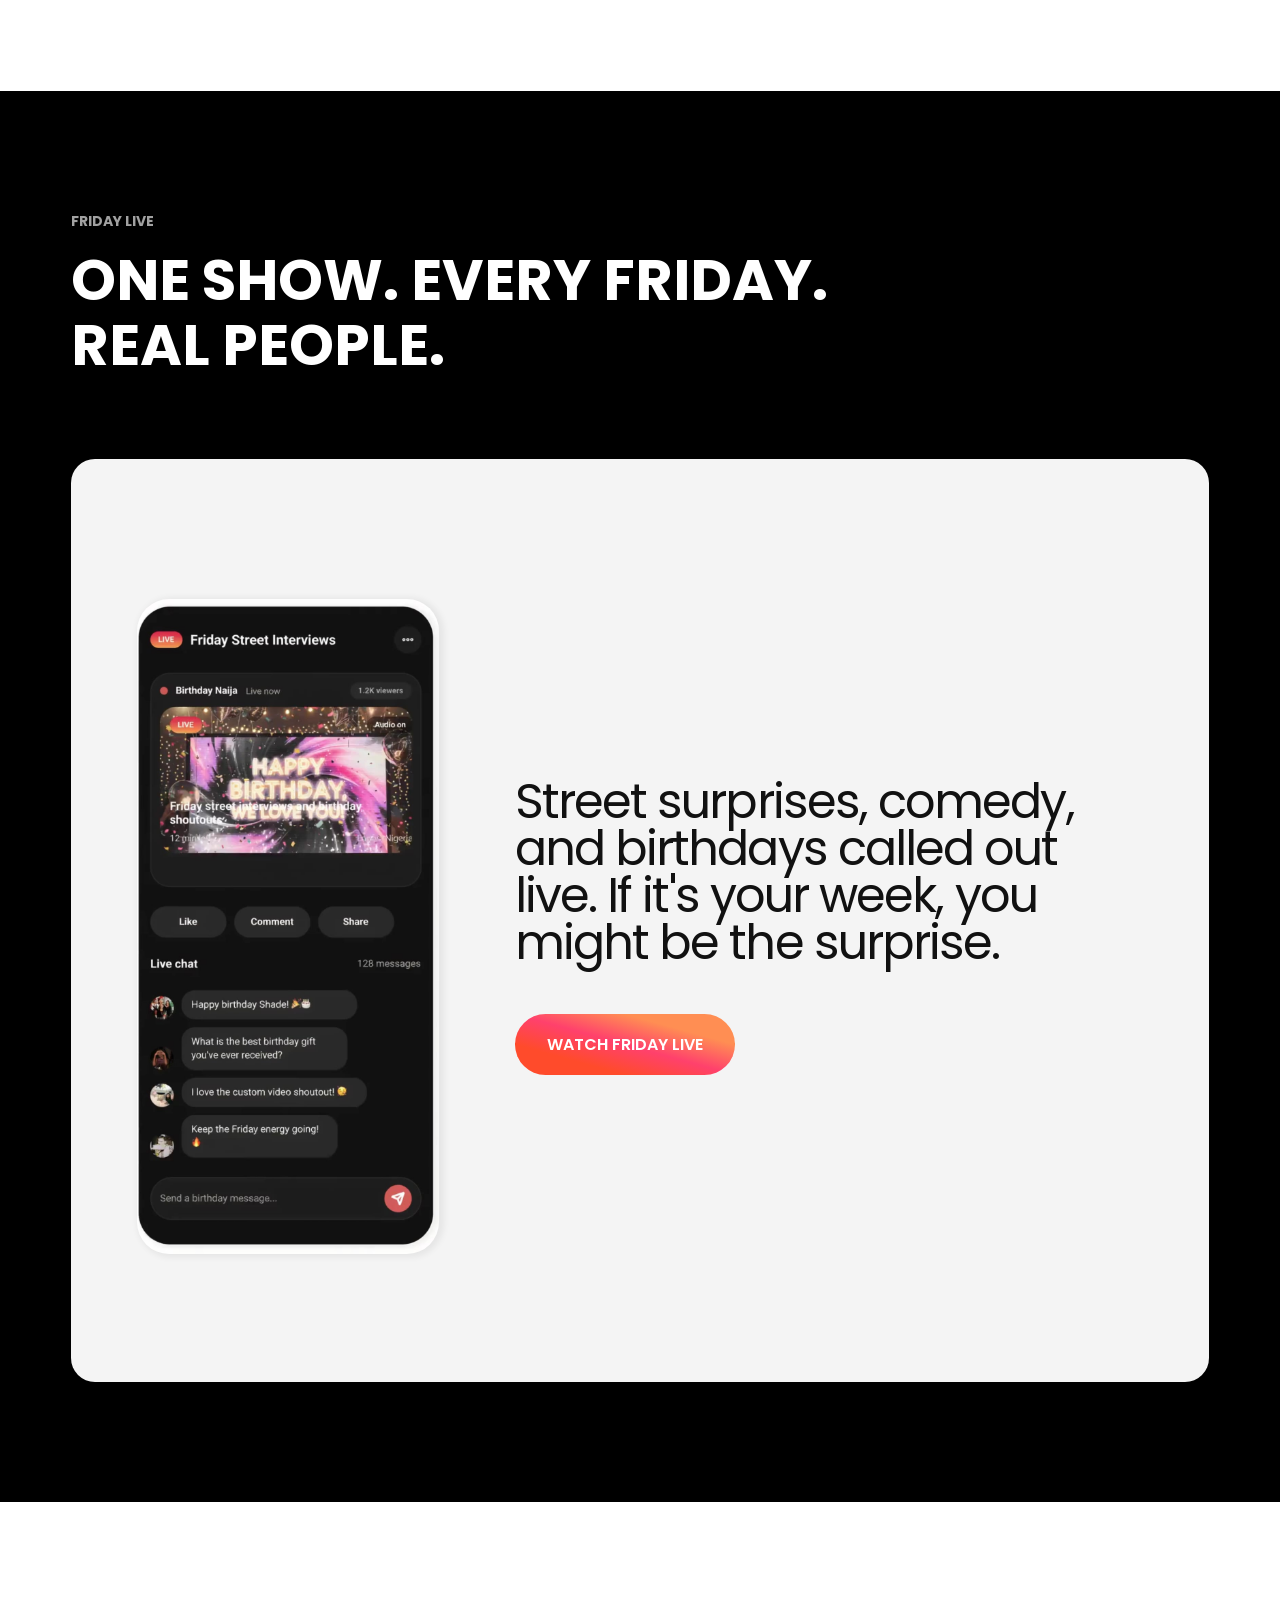
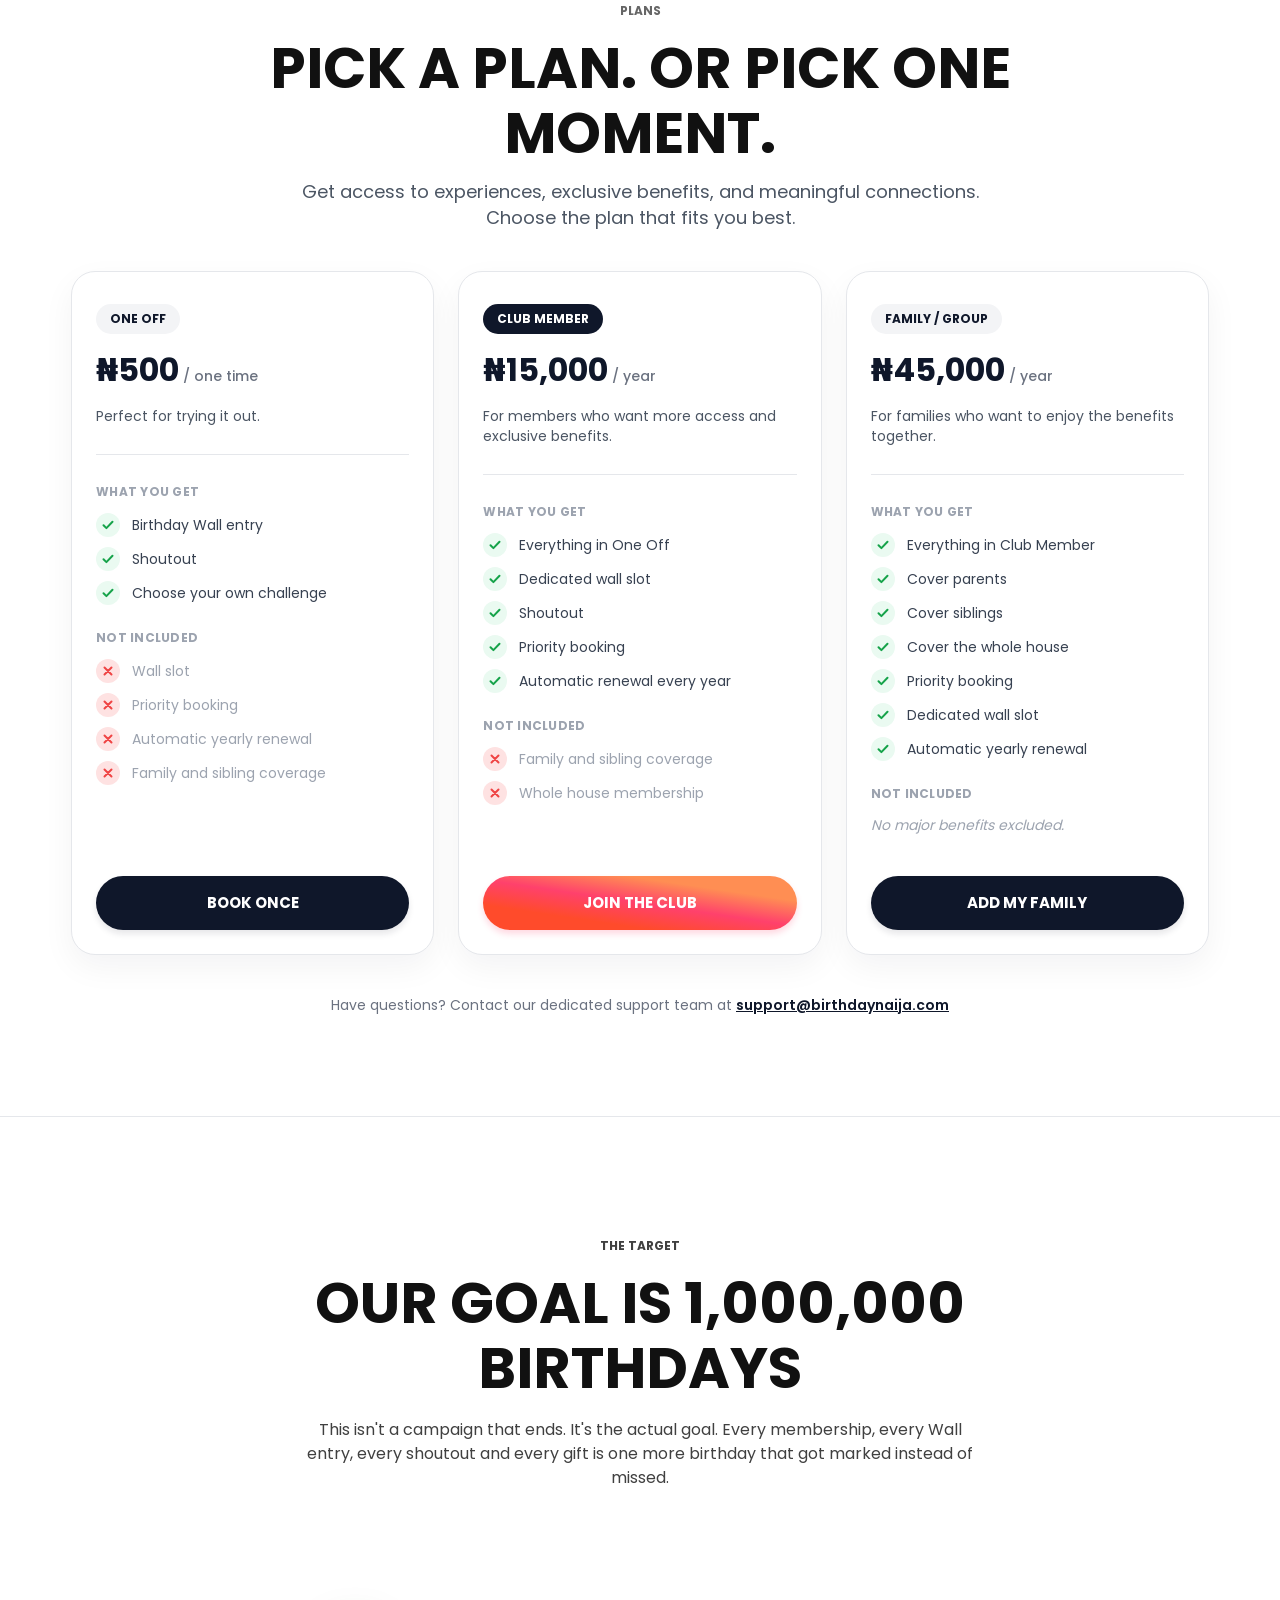
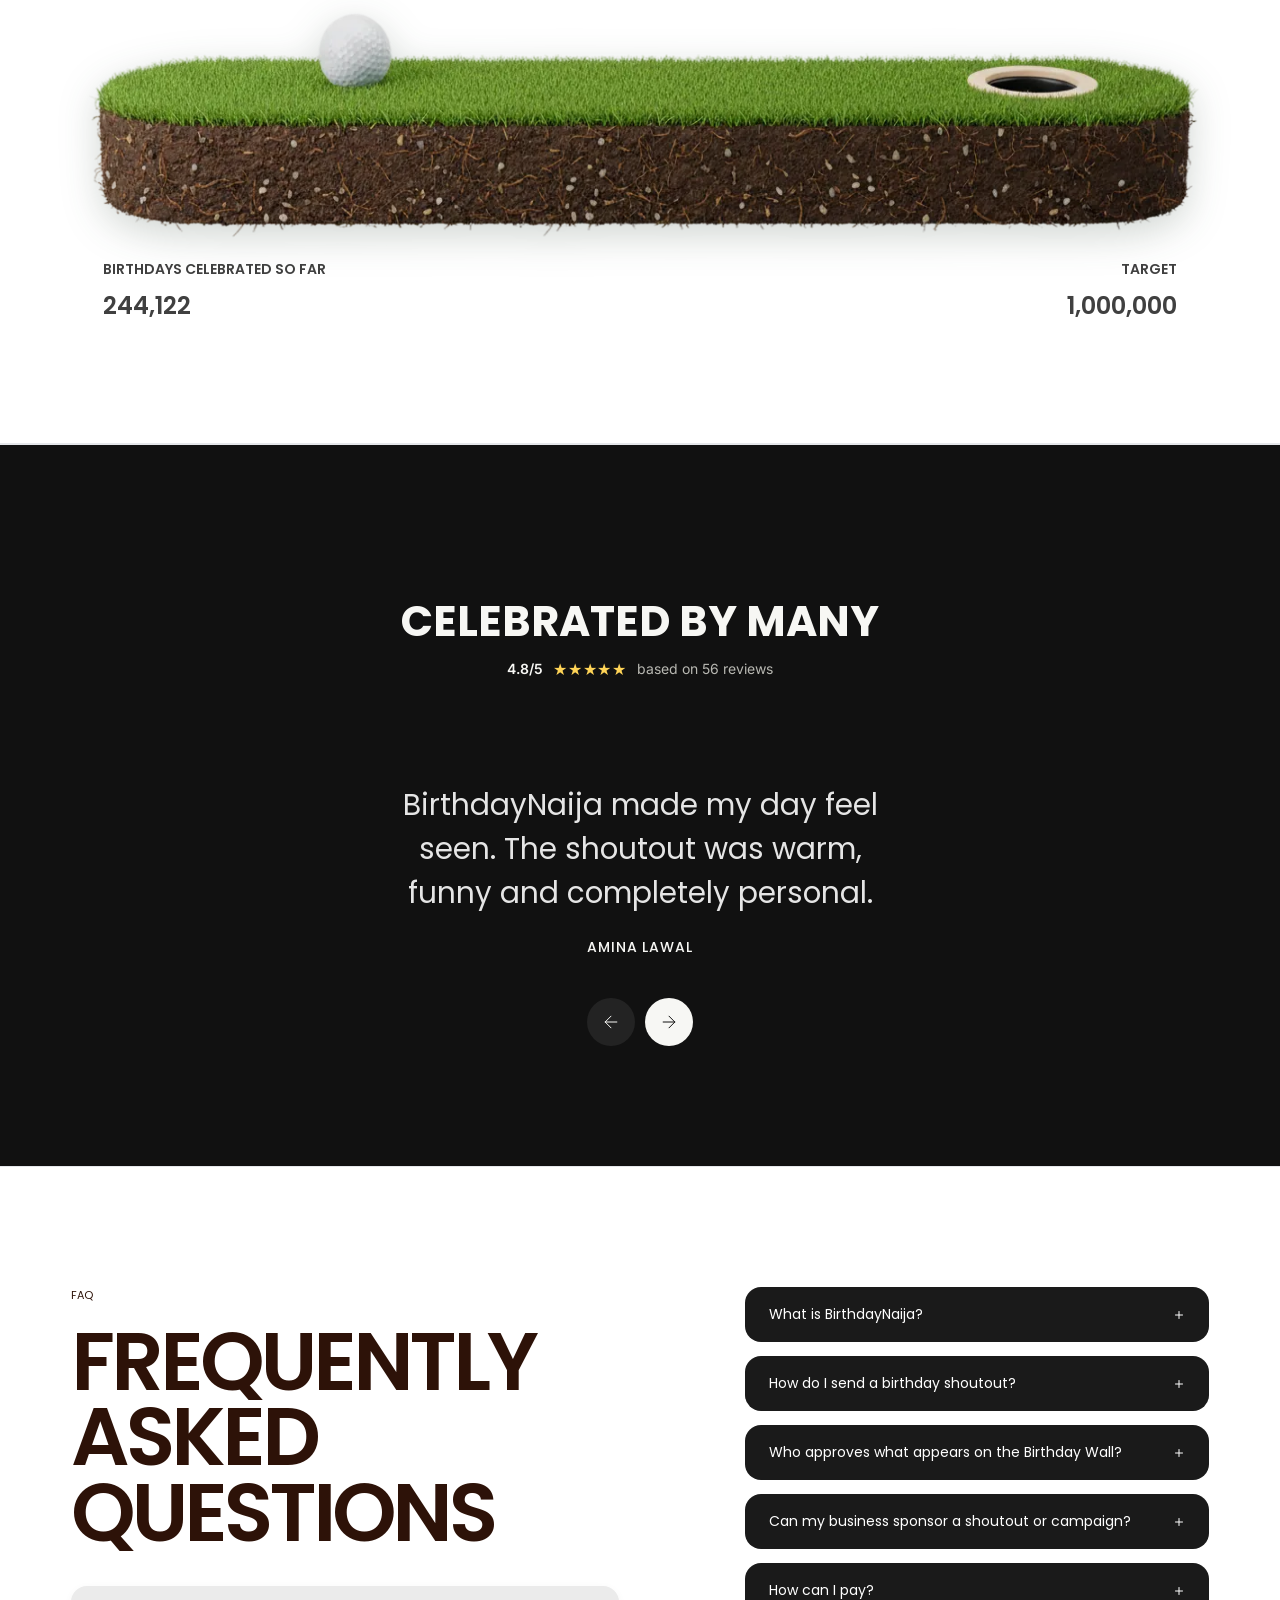
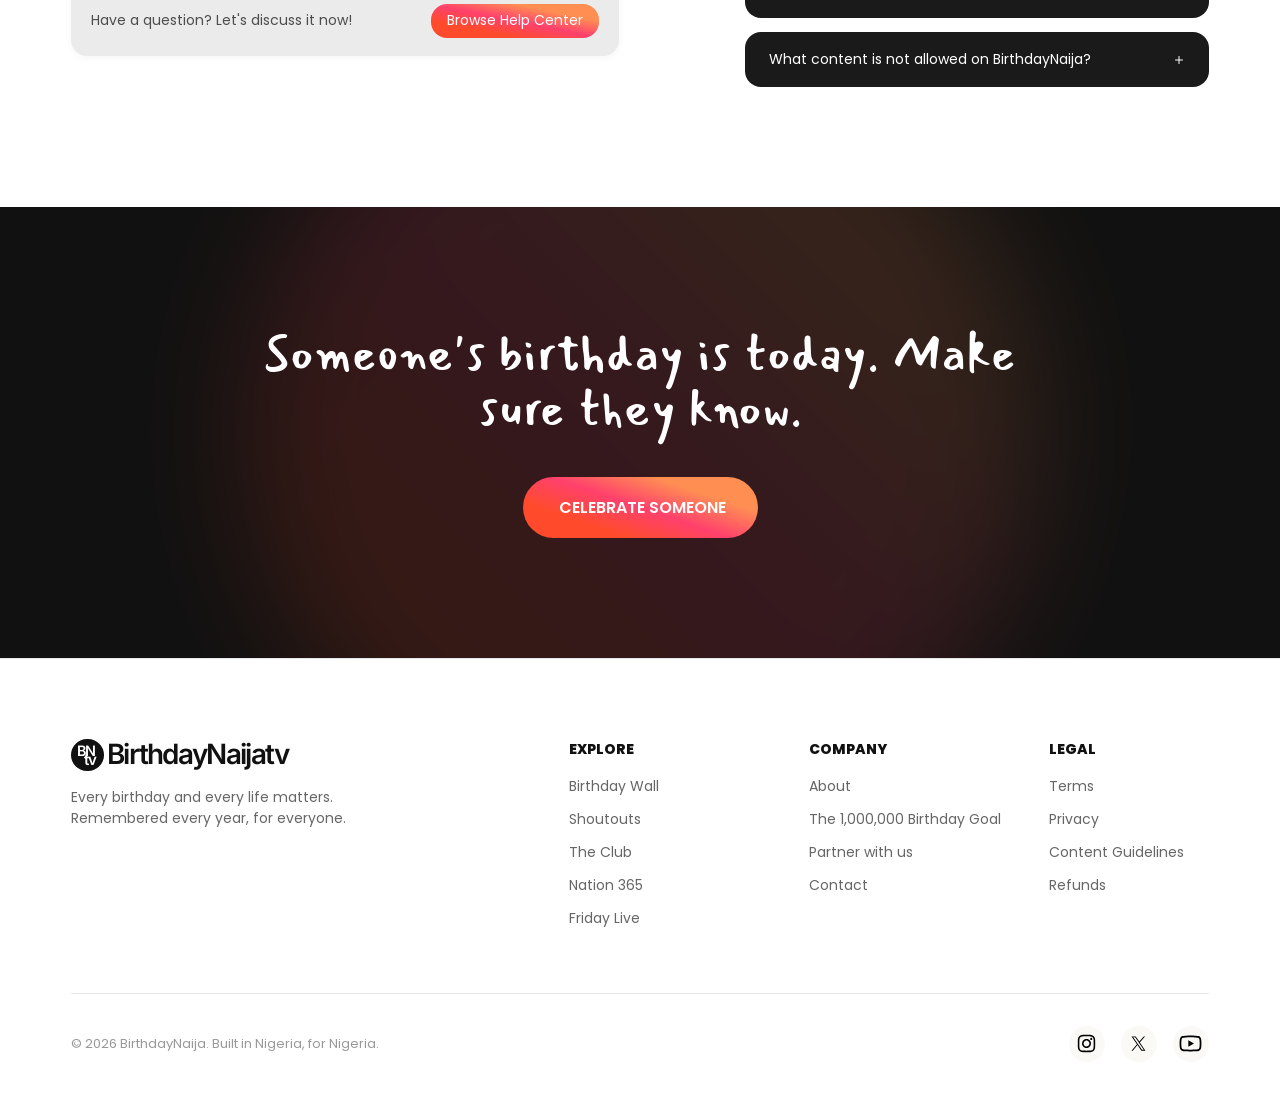
==== commit e64cd4ed: "new" ====
--- a/index.html
+++ b/index.html
@@ -21,7 +21,7 @@
       <span class="brand__word">BirthdayNaijatv</span>
     </a>
     <nav class="nav__links" aria-label="Primary">
-      <a href="#wall">Birthday Wall</a>
+      <a href="wall.html">Birthday Wall</a>
       <a href="#ways" data-go-slide="0">Shoutout</a>
       <!-- Gift hibernated -->
       <a href="#plans">Nation 365</a>
@@ -47,7 +47,7 @@
     </div>
     <nav class="mobile-menu__links" aria-label="Primary">
       <a href="#top">Home</a>
-      <a href="#wall">Birthday Wall</a>
+      <a href="wall.html">Birthday Wall</a>
       <a href="#ways" data-go-slide="0">Shoutout</a>
       <!-- Gift hibernated -->
       <a href="#plans">Nation 365</a>
@@ -191,7 +191,7 @@
       </article>
     </div>
     <div class="center reveal">
-      <a class="btn btn--lg btn--grad" href="wall.html">See the full wall →</a>
+      <a class="btn btn--lg btn--grad" href="wall.html">See the full wall</a>
     </div>
   </div>
 </section>
@@ -394,7 +394,7 @@
   <div class="container">
     <div class="footer__top">
       <div class="footer__brand">
-        <a class="brand brand--sm" href="#top" aria-label="BirthdayNaijatv home">
+        <a class="brand brand--sm" href="index.html#top" aria-label="BirthdayNaijatv home">
           <span class="brand__mark" aria-hidden="true"><b>BN</b><i>tv</i></span>
           <span class="brand__word">BirthdayNaijatv</span>
         </a>
@@ -403,11 +403,11 @@
       <div class="footer__dirs">
         <div class="footer__col">
           <p class="footer__h">Explore</p>
-          <a href="#wall">Birthday Wall</a><a href="#ways" data-go-slide="0">Shoutouts</a><a href="#club">The Club</a><a href="#plans">Nation 365</a><a href="#friday-live">Friday Live</a>
+          <a href="wall.html">Birthday Wall</a><a href="index.html#ways" data-go-slide="0">Shoutouts</a><a href="index.html#club">The Club</a><a href="index.html#plans">Nation 365</a><a href="index.html#friday-live">Friday Live</a>
         </div>
         <div class="footer__col">
           <p class="footer__h">Company</p>
-          <a href="#about">About</a><a href="#goal">The 1,000,000 Birthday Goal</a><a href="#ways" data-go-slide="1">For Business</a><a href="#contact">Contact</a><a href="#press">Press</a>
+          <a href="index.html#about">About</a><a href="index.html#goal">The 1,000,000 Birthday Goal</a><a href="form.html?flow=business">Partner with us</a><a href="contact.html">Contact</a>
         </div>
         <div class="footer__col">
           <p class="footer__h">Legal</p>
--- a/assets/css/wall.css
+++ b/assets/css/wall.css
@@ -5,44 +5,114 @@
    Fully responsive: 4 → 2 → 1 columns.
    ============================================================ */
 
-/* ---------- Hero ---------- */
-.wallhero { position: relative; background: #151313; color: #fff; overflow: hidden;
-  border-radius: 0 0 24px 24px; }
-.wallhero__bg { position: absolute; inset: 0; object-fit: cover; width: 100%; height: 100%; opacity: .35; }
-.wallhero__glow { position: absolute; top: -120px; right: -80px; width: 380px; height: 380px; border-radius: 50%;
-  background: radial-gradient(circle, rgba(255,142,83,.55), rgba(255,75,43,0) 70%); pointer-events: none; }
-.wallhero__inner { position: relative; padding: 72px 0 88px; }
-.wallhero__eyebrow { font-family: var(--inter); font-size: 13px; font-weight: 600; letter-spacing: .12em;
-  text-transform: uppercase; opacity: .7; margin: 0 0 16px; }
-.wallhero__title { font-family: var(--poppins); font-weight: 800; font-size: clamp(30px, 4.4vw, 54px);
-  line-height: 1.05; letter-spacing: -.5px; margin: 0; max-width: 820px; text-transform: uppercase; }
-.wallhero__sub { font-family: var(--hand); font-size: clamp(20px, 2.2vw, 30px); line-height: 1.4;
-  margin: 20px 0 32px; max-width: 620px; opacity: .95; }
-.wallhero__cta { display: inline-flex; }
-
-/* ---------- Filter bar ---------- */
-.wallbar { position: sticky; top: 72px; z-index: 20; background: var(--white);
-  border: 1px solid var(--line); border-radius: 999px; padding: 8px;
-  display: flex; align-items: center; gap: 12px; margin: -44px auto 0; max-width: 1120px;
-  box-shadow: 0 12px 32px rgba(16,24,40,.08); }
-.wallbar__tabs { display: inline-flex; gap: 4px; background: var(--grey-100); border-radius: 999px; padding: 4px; }
-.wallbar__tab { padding: 8px 18px; border-radius: 999px; border: 0; background: transparent;
-  font-family: var(--poppins); font-weight: 600; font-size: 14px; color: var(--text-800);
+/* ---------- Hero (Figma node 6:16692) ---------- */
+.wallhero { position: relative; background: #151313; color: #fff; overflow: hidden; }
+.wallhero__bg { position: absolute; inset: 0; object-fit: cover; width: 100%; height: 100%;
+  filter: grayscale(1) contrast(1.05); opacity: .5; }
+.wallhero::after { content: ""; position: absolute; inset: 0;
+  background: linear-gradient(90deg, rgba(10,10,10,.92) 0%, rgba(10,10,10,.75) 45%, rgba(10,10,10,.35) 100%); }
+.wallhero__glow { position: absolute; top: -120px; right: -60px; width: 380px; height: 380px; border-radius: 50%;
+  background: radial-gradient(circle, rgba(255,227,217,.5), rgba(255,75,43,0) 70%); pointer-events: none; z-index: 1; }
+/* Content starts from the left with a generous gutter (~48px), not glued to the edge */
+.wallhero__inner { position: relative; z-index: 2; max-width: 1067px;
+  padding: 84px 0 96px; padding-left: clamp(20px, 4vw, 48px); padding-right: clamp(20px, 4vw, 48px);
+  display: flex; flex-direction: column; align-items: flex-start; }
+.wallhero__badge { display: inline-flex; align-items: center; padding: 8px 14px; border-radius: 999px;
+  background: rgba(212,212,212,.7); color: #000; font-family: var(--poppins); font-weight: 700; font-size: 12px;
+  letter-spacing: 1.2px; text-transform: uppercase; margin: 0 0 24px; }
+.wallhero__title { font-family: var(--poppins); font-weight: 800; font-size: clamp(34px, 5vw, 64px);
+  line-height: 1.06; margin: 0 0 48px; max-width: 900px; text-transform: uppercase; }
+.wallhero__sub { font-family: var(--hand); font-size: clamp(19px, 2vw, 24px); line-height: 1.35;
+  margin: 0 0 48px; max-width: 858px; color: #fbfbfb; }
+.wallhero__cta { display: inline-flex; padding: 16px 28px; font-size: 15px; }
+
+/* ---------- Filter bar (Figma node 6:16709) ---------- */
+.wallbar { display: flex; align-items: center; gap: 16px; margin: 32px 0 0; flex-wrap: wrap; }
+.wallbar__tabs { display: inline-flex; gap: 4px; background: #f4f1ee; border-radius: 999px; padding: 4px; }
+.wallbar__tab { padding: 10px 20px; border-radius: 999px; border: 0; background: transparent;
+  font-family: var(--poppins); font-weight: 500; font-size: 13px; color: #404040;
   white-space: nowrap; cursor: pointer; transition: background-color .2s var(--ease), color .2s var(--ease); }
-.wallbar__tab.is-active { background: var(--ink); color: #fff; }
-.wallbar__right { margin-left: auto; display: flex; align-items: center; gap: 10px; }
-.wallbar__pick, .wallbar__filter {
-  display: inline-flex; align-items: center; gap: 8px; height: 40px; padding: 0 16px;
-  border: 1px solid var(--line-m); border-radius: 999px; background: var(--white);
-  font-family: var(--inter); font-weight: 500; font-size: 14px; color: var(--ink); white-space: nowrap;
+.wallbar__tab.is-active { background: #111; color: #fff; }
+.wallbar__right { margin-left: auto; display: flex; align-items: center; gap: 12px; }
+.wallbar__pickwrap, .wallbar__filterwrap { position: relative; }
+/* Bordered fields: date, filter-by, search — border #e9e2de, radius 10 */
+.wallbar__field { display: inline-flex; align-items: center; gap: 10px; padding: 12px 14px;
+  border: 1px solid #e9e2de; border-radius: 10px; background: var(--white);
+  font-family: var(--poppins); font-weight: 400; font-size: 13px; color: #111; white-space: nowrap;
   cursor: pointer; transition: border-color .2s var(--ease), background-color .2s var(--ease); }
-.wallbar__pick:hover, .wallbar__filter:hover { background: var(--grey-100); }
-.wallbar__pick svg, .wallbar__filter svg { width: 18px; height: 18px; color: var(--text-800); }
-.wallbar__search { display: inline-flex; align-items: center; gap: 8px; height: 40px; padding: 0 16px;
-  border: 1px solid var(--line-m); border-radius: 999px; background: var(--white); min-width: 200px; }
-.wallbar__search svg { width: 18px; height: 18px; color: var(--grey-500); flex: none; }
-.wallbar__search input { border: 0; outline: 0; background: none; font-family: var(--inter); font-size: 14px;
-  color: var(--ink); width: 100%; }
+.wallbar__field:hover { background: #faf8f6; border-color: #dcd3cc; }
+.wallbar__field svg { width: 17px; height: 17px; color: #404040; flex: none; }
+.wallbar__field span[data-datelabel] { color: #111; }
+.wallbar__field span[data-filterlabel] { color: #404040; }
+.wallbar__chev { width: 15px !important; height: 15px !important; }
+.wallbar__pickwrap.is-open .wallbar__field, .wallbar__filterwrap.is-open .wallbar__field { border-color: var(--g1); }
+.wallbar__search { display: inline-flex; align-items: center; gap: 5px; padding: 12px 14px;
+  border: 1px solid #e9e2de; border-radius: 10px; background: var(--white); min-width: 210px; }
+.wallbar__search svg { width: 16px; height: 16px; color: #404040; flex: none; }
+.wallbar__search input { border: 0; outline: 0; background: none; font-family: var(--poppins); font-size: 13px;
+  color: #111; width: 100%; }
+.wallbar__search input::placeholder { color: #404040; }
+
+/* Range calendar popover (Figma 6:17104) — presets rail + two months + range */
+/* Anchored to the RIGHT of the trigger so the two-month popover never clips the viewport edge. */
+.wcal { position: absolute; top: calc(100% + 8px); right: 0; left: auto; z-index: 40; display: flex;
+  background: var(--white); border: 1px solid #e9e2de; border-radius: 16px; overflow: hidden;
+  box-shadow: 0 20px 48px rgba(16,24,40,.18); animation: wpop .16s var(--ease); width: 720px; max-width: calc(100vw - 32px); }
+.wcal[hidden] { display: none; }
+.wcal__presets { flex: none; width: 150px; border-right: 1px solid #f0ece8; padding: 12px 8px; display: flex; flex-direction: column; gap: 2px; }
+.wcal__presets button { text-align: left; padding: 9px 12px; border: 0; background: none; border-radius: 8px;
+  font-family: var(--inter); font-size: 13px; color: #404040; cursor: pointer; transition: background-color .15s var(--ease); }
+.wcal__presets button:hover { background: #f4f1ee; }
+.wcal__presets button.is-active { background: #f4f1ee; color: #111; font-weight: 600; }
+.wcal__main { flex: 1; padding: 16px; display: flex; flex-direction: column; }
+.wcal__months { display: flex; gap: 24px; }
+.wcal__month { flex: 1; }
+.wcal__head { display: flex; align-items: center; justify-content: space-between; margin-bottom: 12px; }
+.wcal__label { font-family: var(--poppins); font-weight: 600; font-size: 14px; color: #111; }
+.wcal__nav { width: 28px; height: 28px; border: 0; background: none; border-radius: 8px; color: #404040;
+  display: grid; place-items: center; cursor: pointer; transition: background-color .2s var(--ease); }
+.wcal__nav:hover { background: #f4f1ee; }
+.wcal__nav svg { width: 16px; height: 16px; }
+.wcal__navspacer { width: 28px; height: 28px; }
+.wcal__nav--m { display: none; }   /* mobile-only "next" arrow on the single month */
+.wcal__dow { display: grid; grid-template-columns: repeat(7, 1fr); }
+.wcal__dow span { text-align: center; font-family: var(--inter); font-size: 12px; font-weight: 500; color: #98a2b3; padding: 6px 0; }
+.wcal__grid { display: grid; grid-template-columns: repeat(7, 1fr); }
+.wcal__day { aspect-ratio: 1; border: 0; background: none; cursor: pointer; position: relative;
+  font-family: var(--inter); font-size: 13px; color: #111; transition: background-color .12s var(--ease), color .12s var(--ease); }
+.wcal__day:hover { background: #f4f1ee; border-radius: 999px; }
+.wcal__day.is-out { color: #cbd0d6; pointer-events: none; }
+.wcal__day.is-today { font-weight: 700; }
+/* in-range shading (pill row) */
+.wcal__day.is-inrange { background: #f6ede9; border-radius: 0; }
+/* range endpoints — solid orange circle */
+.wcal__day.is-end { background: var(--g1); color: #fff; border-radius: 999px; z-index: 1; font-weight: 600; }
+.wcal__day.is-end:hover { background: var(--g1); }
+/* Birthday indicator dot */
+.wcal__dot { position: absolute; left: 50%; bottom: 5px; transform: translateX(-50%); width: 4px; height: 4px;
+  border-radius: 999px; background: var(--g1); }
+.wcal__day.is-end .wcal__dot { background: #fff; }
+.wcal__foot { display: flex; align-items: center; justify-content: space-between; gap: 12px; margin-top: 16px; padding-top: 16px; border-top: 1px solid #f0ece8; }
+.wcal__inputs { display: flex; align-items: center; gap: 10px; }
+.wcal__inp { font-family: var(--inter); font-size: 13px; color: #111; border: 1px solid #e9e2de; border-radius: 8px; padding: 8px 12px; min-width: 108px; text-align: center; }
+.wcal__dash { color: #98a2b3; }
+.wcal__actions { display: flex; gap: 8px; }
+.wcal__cancel { border: 1px solid #e9e2de; background: var(--white); border-radius: 8px; padding: 9px 18px;
+  font-family: var(--poppins); font-weight: 500; font-size: 13px; color: #111; cursor: pointer; transition: background-color .2s var(--ease); }
+.wcal__cancel:hover { background: #f4f1ee; }
+.wcal__apply { border: 0; background: var(--g1); color: #fff; border-radius: 8px; padding: 9px 20px;
+  font-family: var(--poppins); font-weight: 600; font-size: 13px; cursor: pointer; transition: filter .2s var(--ease); }
+.wcal__apply:hover { filter: brightness(1.05); }
+
+/* Filter-by dropdown */
+.wfilter { position: absolute; top: calc(100% + 8px); right: 0; z-index: 40; min-width: 180px;
+  background: var(--white); border: 1px solid #e9e2de; border-radius: 12px; padding: 6px;
+  box-shadow: 0 16px 40px rgba(16,24,40,.14); animation: wpop .16s var(--ease); }
+.wfilter[hidden] { display: none; }
+.wfilter button { display: block; width: 100%; text-align: left; padding: 10px 12px; border: 0; background: none;
+  border-radius: 8px; font-family: var(--poppins); font-size: 13px; color: #111; cursor: pointer; transition: background-color .15s var(--ease); }
+.wfilter button:hover { background: #f4f1ee; }
+.wfilter button.is-active { background: #fff0e5; color: var(--g1); font-weight: 500; }
 
 /* ---------- Grid ---------- */
 .wallgrid { display: grid; grid-template-columns: repeat(4, minmax(0, 1fr)); gap: 24px; margin: 40px 0; }
@@ -52,12 +122,10 @@
 .bcard[hidden] { display: none; }
 .bcard__media { position: relative; aspect-ratio: 1 / 1; background: var(--grey-100); }
 .bcard__media img { width: 100%; height: 100%; object-fit: cover; display: block; }
-.bcard__badge { position: absolute; top: 10px; right: 10px; width: 32px; height: 32px; border-radius: 999px;
-  background: rgba(255,255,255,.9); backdrop-filter: blur(4px); border: 0; display: grid; place-items: center;
-  color: var(--ink); cursor: pointer; transition: background-color .2s var(--ease); }
-.bcard__badge:hover { background: #fff; }
-.bcard__badge svg { width: 16px; height: 16px; }
-.bcard__badge.is-saved { color: var(--g1); }
+/* FEATURED pill (top-left) — replaces the old gradient ring + save badge */
+.bcard__feat { position: absolute; top: 10px; left: 10px; display: inline-flex; align-items: center; gap: 4px;
+  padding: 5px 10px; border-radius: 999px; background: rgba(255,255,255,.92); backdrop-filter: blur(4px);
+  font-family: var(--poppins); font-weight: 700; font-size: 10px; letter-spacing: .6px; color: var(--g1); }
 .bcard__body { padding: 14px 16px 12px; display: flex; flex-direction: column; gap: 6px; flex: 1; }
 .bcard__name { font-family: var(--poppins); font-weight: 700; font-size: 15px; color: var(--ink); margin: 0; line-height: 1.3; }
 .bcard__msg { font-family: var(--inter); font-size: 13px; color: var(--text-800); line-height: 1.5; margin: 0;
@@ -71,11 +139,13 @@
 .bcard__act.is-liked svg { fill: currentColor; }
 .bcard__date { margin-left: auto; font-family: var(--inter); font-size: 12px; color: var(--grey-500); white-space: nowrap; }
 
-/* Featured card — subtle gradient ring */
-.bcard--featured { border-color: transparent; box-shadow: 0 0 0 2px var(--g2), 0 8px 24px rgba(255,65,108,.15); }
-
+/* Show More — outline pill, brand border (Figma node 6:17014) */
 .wallmore { display: flex; justify-content: center; margin: 8px 0 64px; }
 .wallmore[hidden] { display: none; }
+.wallmore__btn { border: 1px solid var(--g1); background: var(--white); color: var(--g1);
+  font-family: var(--poppins); font-weight: 600; font-size: 16px; padding: 14px 24px; border-radius: 999px;
+  cursor: pointer; transition: background-color .2s var(--ease), color .2s var(--ease); }
+.wallmore__btn:hover { background: var(--g1); color: #fff; }
 
 /* Empty state */
 .wallempty { text-align: center; padding: 72px 24px; display: none; flex-direction: column; align-items: center; gap: 12px; }
@@ -88,7 +158,8 @@
 .wallcta { position: relative; overflow: hidden; background: #151313; color: #fff; text-align: center;
   border-radius: 24px; padding: 72px 24px; margin: 24px 0 0; }
 .wallcta__glow { position: absolute; inset: 0; background: radial-gradient(600px 200px at 50% 120%, rgba(255,75,43,.5), transparent); }
-.wallcta__title { position: relative; font-family: var(--hand); font-size: clamp(30px, 4vw, 52px); line-height: 1.1; margin: 0 auto 28px; max-width: 720px; }
+.wallcta__title { position: relative; font-family: var(--hand); font-size: clamp(30px, 4vw, 52px); line-height: 1.1; margin: 0 auto 16px; max-width: 720px; }
+.wallcta__sub { position: relative; font-family: var(--inter); font-size: 15px; color: rgba(255,255,255,.82); line-height: 1.6; margin: 0 auto 28px; max-width: 560px; }
 .wallcta__btn { position: relative; display: inline-flex; }
 
 /* ---------- Post-to-wall modal (node 6:17024) ---------- */
@@ -136,6 +207,36 @@
 .wmodal__foot { display: flex; gap: 12px; justify-content: flex-end; padding: 16px 24px; border-top: 1px solid var(--line); }
 .wmodal__foot .btn { min-width: 110px; }
 
+/* ---------- Sign in to post modal (Figma 9:2029 / 9:2094) ---------- */
+.wmodal--auth { align-items: center; }
+.wauth { position: relative; background: var(--white); border-radius: 20px; width: 100%; max-width: 440px;
+  padding: 40px 40px 32px; box-shadow: 0 24px 48px -12px rgba(16,24,40,.18); text-align: center;
+  animation: wpop .2s var(--ease); }
+.wauth__close { position: absolute; top: 14px; right: 14px; margin: 0; }
+.wauth__logo { width: 52px; height: 52px; border-radius: 999px; margin: 0 auto 20px; }
+.wauth__logo img { width: 100%; height: 100%; display: block; }
+.wauth__title { font-family: var(--poppins); font-weight: 700; font-size: 26px; color: var(--ink); margin: 0; }
+.wauth__sub { font-family: var(--inter); font-size: 14px; color: var(--text-800); margin: 8px 0 28px; }
+.wauth__form { display: flex; flex-direction: column; gap: 18px; text-align: left; }
+.wauth__pw { position: relative; }
+.wauth__pw .wfield__input { padding-right: 44px; }
+.wauth__eye { position: absolute; right: 10px; top: 50%; transform: translateY(-50%); width: 30px; height: 30px;
+  border: 0; background: none; color: #98a2b3; display: grid; place-items: center; cursor: pointer; }
+.wauth__eye svg { width: 18px; height: 18px; }
+.wauth__eye.is-on { color: var(--g1); }
+.wauth__row { display: flex; align-items: center; justify-content: space-between; margin-top: -4px; }
+.wauth__check { display: inline-flex; align-items: center; gap: 8px; font-family: var(--inter); font-size: 13px; color: var(--text-800); cursor: pointer; }
+.wauth__check input { width: 16px; height: 16px; accent-color: var(--g1); }
+.wauth__link { font-family: var(--poppins); font-weight: 600; font-size: 13px; color: var(--g1); text-decoration: none; }
+.wauth__link:hover { text-decoration: underline; }
+.wauth__submit { width: 100%; justify-content: center; margin-top: 4px; }
+.wauth__google { width: 100%; display: inline-flex; align-items: center; justify-content: center; gap: 10px;
+  padding: 13px; border: 1px solid var(--line-m); border-radius: 999px; background: var(--white);
+  font-family: var(--poppins); font-weight: 600; font-size: 15px; color: var(--ink); cursor: pointer;
+  transition: background-color .2s var(--ease); }
+.wauth__google:hover { background: var(--grey-100); }
+.wauth__foot { font-family: var(--inter); font-size: 14px; color: var(--text-800); margin: 24px 0 0; }
+
 /* Confirm modals (delete / unsaved / gate) */
 .wconfirm { position: fixed; inset: 0; z-index: 85; background: rgba(16,24,40,.5); display: none; place-items: center; padding: 16px; }
 .wconfirm.show { display: grid; }
@@ -161,21 +262,32 @@
   .wallgrid { grid-template-columns: repeat(3, minmax(0, 1fr)); }
 }
 @media (max-width: 900px) {
-  .wallbar { flex-wrap: wrap; border-radius: 20px; position: static; margin-top: -32px; }
+  .wallbar { flex-wrap: wrap; }
   .wallbar__right { width: 100%; margin-left: 0; flex-wrap: wrap; }
   .wallbar__search { flex: 1; min-width: 140px; }
   .wallgrid { grid-template-columns: repeat(2, minmax(0, 1fr)); gap: 16px; }
+  /* Mobile calendar: simplest form — no presets, one month, just prev/next + tap a date. */
+  .wcal { flex-direction: column; width: min(340px, calc(100vw - 32px)); }
+  .wcal__presets { display: none; }
+  .wcal__months { flex-direction: column; gap: 16px; }
+  .wcal__month:nth-child(2) { display: none; }   /* single month */
+  .wcal__nav--m { display: grid; }               /* reveal the "next" arrow on month 1 */
+  .wcal__foot { flex-direction: column; align-items: stretch; }
+  .wcal__actions { justify-content: flex-end; }
 }
 @media (max-width: 560px) {
-  .wallhero__inner { padding: 48px 0 60px; }
-  .wallbar__tabs { width: 100%; overflow-x: auto; }
+  .wallhero__inner { padding: 56px 0 64px; }
+  .wallbar__tabs { width: 100%; }
   .wallgrid { grid-template-columns: repeat(2, minmax(0, 1fr)); gap: 12px; }
   .bcard__body { padding: 12px; }
   .bcard__foot { padding: 8px 12px 12px; gap: 10px; }
   /* Post modal becomes a full-height sheet on phones */
-  .wmodal { padding: 0; align-items: stretch; }
-  .wmodal__card { max-width: 100%; border-radius: 0; min-height: 100vh; }
-  .wmodal__body { max-height: none; }
+  .wmodal:not(.wmodal--auth) { padding: 0; align-items: stretch; }
+  .wmodal:not(.wmodal--auth) .wmodal__card { max-width: 100%; border-radius: 0; min-height: 100vh; }
+  .wmodal:not(.wmodal--auth) .wmodal__body { max-height: none; }
+  .wauth { padding: 32px 22px 26px; }
+  .wauth__title { font-size: 22px; }
+  .wcal { left: 50%; transform: translateX(-50%); }
 }
 @media (max-width: 380px) {
   .wallgrid { grid-template-columns: 1fr; }
